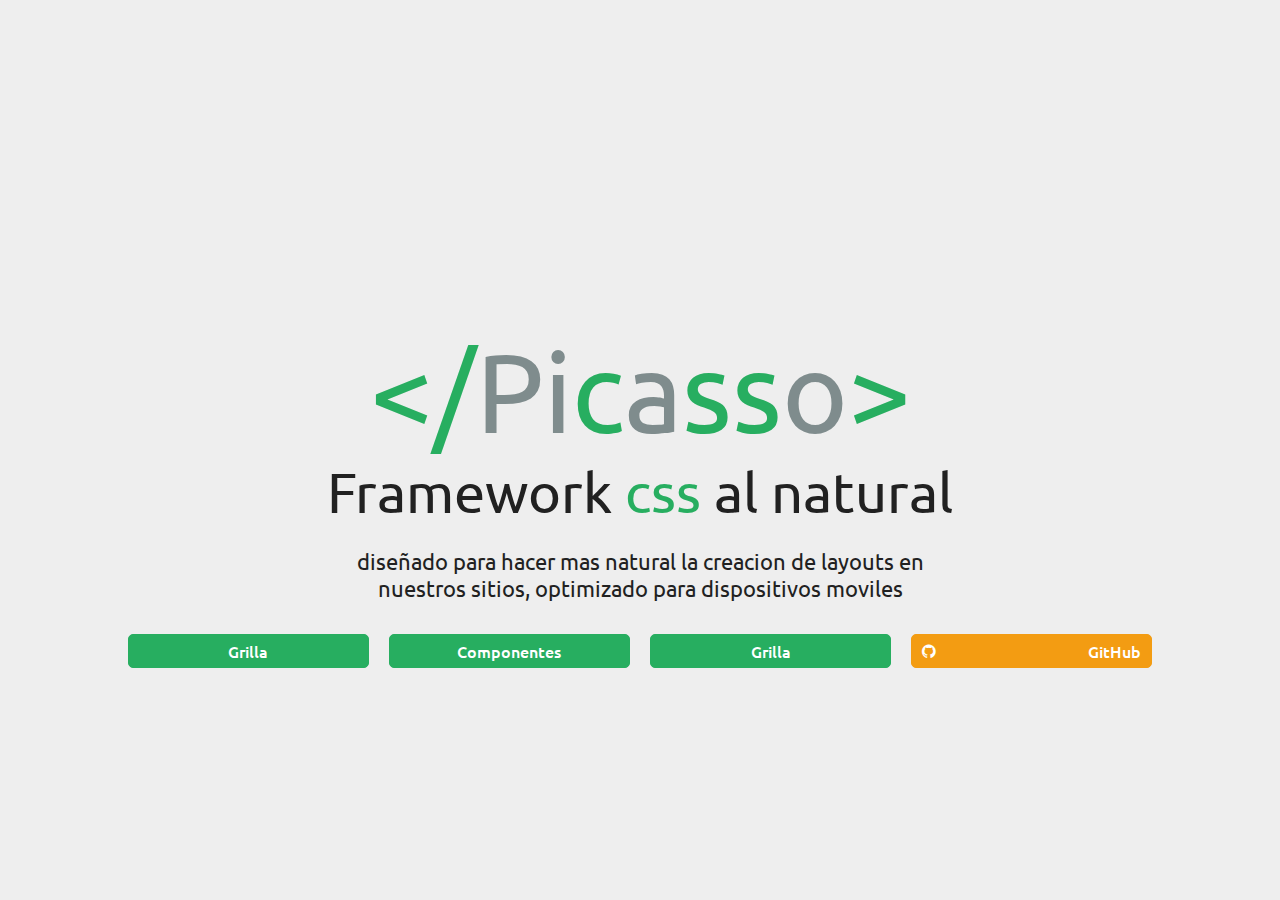
==== index.html @ 77f53c58 "Alpha" ====
<!DOCTYPE html>
<html lang="en"></html>
<head>
  <meta charset="UTF-8"/>
  <meta name="viewport" content="width=device-width, user-scalable=no, initial-scale=1.0, maximum-scale=1.0, minimum-scale=1.0"/>
  <title>Document</title>
  <link rel="stylesheet" type="text/css" href="css/normalize.css"/>
  <link rel="stylesheet" type="text/css" href="css/picasso.css"/>
  <link rel="stylesheet" type="text/css" href="css/index.css"/>
</head>
<body>
  <div class="index t_center">
    <div class="title"><span class="code">&lt;/</span><span class="grey">Pi</span><span class="color">c</span><span class="grey">a</span><span class="color">ss</span><span class="grey">o</span><span class="code">&gt;</span></div>
    <div class="sub">Framework<span class="color"> css </span>al natural</div>
    <div class="descripcion">
      diseñado para hacer mas natural
      la creacion de layouts en nuestros sitios,
      optimizado para dispositivos moviles
    </div>
    <div class="fila">
      <div class="col">
        <div class="sm-1-4"><a href="#" class="btn btn-sucess btn-block">Grilla</a></div>
        <div class="sm-1-4"><a href="#" class="btn btn-sucess btn-block">Componentes</a></div>
        <div class="sm-1-4"><a href="#" class="btn btn-sucess btn-block">Grilla</a></div>
        <div class="sm-1-4"><a href="#" class="btn-icon right btn btn-warning">GitHub<i class="fa fa-github"></i></a></div>
      </div>
    </div>
  </div>
</body>
---- css/picasso.css ----
@import url("http://fonts.googleapis.com/css?family=Ubuntu");
@import url(https://maxcdn.bootstrapcdn.com/font-awesome/4.4.0/css/font-awesome.min.css);
* {
  box-sizing: border-box;
}

body {
  font-family: 'Ubuntu';
  font-size: 1em;
}

a, a:hover, a:link, a:active {
  text-decoration: none;
}

.contenedor {
  width: 80%;
  margin: auto;
  min-height: 100vh;
}

.t_center {
  text-align: center;
}

.fila {
  font-size: 1rem;
  margin: 5px 0 10px 0;
  width: 100%;
  margin-top: 2em;
}

[class*="sm-"], [class*="md-"], [class*="lg-"] {
  float: left;
  margin-right: 2%;
  margin: 0 2% 10px 0;
  width: 100%;
}

[class*="sm-"]:last-child, [class*="md-"]:last-child, [class*="lg-"]:last-child {
  margin-right: 0;
}

@media screen and (min-width: 480px) {
  .col .sm-1-1 {
    width: 100%;
    float: left;
  }
  .col .sm-1-2 {
    width: 49%;
    float: left;
  }
  .col .sm-1-3 {
    width: 32%;
    float: left;
  }
  .col .sm-1-4 {
    width: 23.5%;
    float: left;
  }
  .col .sm-1-5 {
    width: 18.4%;
    float: left;
  }
  .col .sm-1-6 {
    width: 15%;
    float: left;
  }
  .col .sm-1-7 {
    width: 12.57143%;
    float: left;
  }
  .col .sm-1-8 {
    width: 10.75%;
    float: left;
  }
  .col .sm-1-9 {
    width: 9.33333%;
    float: left;
  }
  .col .sm-1-10 {
    width: 8.2%;
    float: left;
  }
  .col .sm-1-11 {
    width: 7.27273%;
    float: left;
  }
  .col .sm-1-12 {
    width: 6.5%;
    float: left;
  }
}

@media screen and (min-width: 768px) {
  .col .md-1-1 {
    width: 100%;
    float: left;
  }
  .col .md-1-2 {
    width: 49%;
    float: left;
  }
  .col .md-1-3 {
    width: 32%;
    float: left;
  }
  .col .md-1-4 {
    width: 23.5%;
    float: left;
  }
  .col .md-1-5 {
    width: 18.4%;
    float: left;
  }
  .col .md-1-6 {
    width: 15%;
    float: left;
  }
  .col .md-1-7 {
    width: 12.57143%;
    float: left;
  }
  .col .md-1-8 {
    width: 10.75%;
    float: left;
  }
  .col .md-1-9 {
    width: 9.33333%;
    float: left;
  }
  .col .md-1-10 {
    width: 8.2%;
    float: left;
  }
  .col .md-1-11 {
    width: 7.27273%;
    float: left;
  }
  .col .md-1-12 {
    width: 6.5%;
    float: left;
  }
}

@media screen and (min-width: 1024px) {
  .col .lg-1-1 {
    width: 100%;
    float: left;
  }
  .col .lg-1-2 {
    width: 49%;
    float: left;
  }
  .col .lg-1-3 {
    width: 32%;
    float: left;
  }
  .col .lg-1-4 {
    width: 23.5%;
    float: left;
  }
  .col .lg-1-5 {
    width: 18.4%;
    float: left;
  }
  .col .lg-1-6 {
    width: 15%;
    float: left;
  }
  .col .lg-1-7 {
    width: 12.57143%;
    float: left;
  }
  .col .lg-1-8 {
    width: 10.75%;
    float: left;
  }
  .col .lg-1-9 {
    width: 9.33333%;
    float: left;
  }
  .col .lg-1-10 {
    width: 8.2%;
    float: left;
  }
  .col .lg-1-11 {
    width: 7.27273%;
    float: left;
  }
  .col .lg-1-12 {
    width: 6.5%;
    float: left;
  }
}

.btn {
  padding: 5px;
  text-align: center !important;
  color: #555;
  font-weight: 500;
  cursor: pointer;
  border: 1px solid rgba(0, 0, 0, 0.2);
  padding: 5px 10px;
  border-radius: 5px;
}

.btn:hover {
  text-shadow: 1px 1px 0 rgba(44, 62, 80, 0.5);
}

.btn.tiny,
.btn-pila.tiny > .btn {
  padding: 3px 5px;
  min-width: 60px;
  font-size: .8em;
}

.d2 {
  -webkit-transform: scale(0.78);
      -ms-transform: scale(0.78);
          transform: scale(0.78);
}

.m2 {
  -webkit-transform: scale(1.22);
      -ms-transform: scale(1.22);
          transform: scale(1.22);
}

.btn.big,
.btn-pila.big [class*="btn btn-"] {
  padding: 10px 18px;
  min-width: 120px;
  font-size: 1.2em;
}

.btn-pila.block {
  width: 100%;
}

.btn-info,
.btn-sucess,
.btn-primary,
.btn-warning,
.btn-danger,
.btn-info > i,
.btn-sucess > i,
.btn-primary > i,
.btn-warning > i,
.btn-danger > i {
  color: #ffffff;
}

.btn-link {
  border-color: transparent;
  color: #8e44ad;
}

.btn-link.outline, .btn-link.outline > i {
  color: #8e44ad;
  border-color: #8e44ad;
}

.btn-default {
  background: #e7e7e7;
  border-color: #a3a6a8;
}

.btn-default.outline, .btn-default.outline > i {
  color: #63676a;
}

.btn-primary {
  background: #63676a;
  border-color: #63676a;
}

.btn-primary.outline, .btn-primary.outline > i {
  color: #63676A;
}

.btn-info {
  background: #2980b9;
  border-color: #2980b9;
}

.btn-info.outline, .btn-info.outline > i {
  color: #2980b9;
}

.btn-sucess {
  background: #27ae60;
  border-color: #27ae60;
}

.btn-sucess.outline, .btn-sucess.outline > i {
  color: #27ae60;
}

.btn-warning {
  background: #f39c12;
  border-color: #f39c12;
}

.btn-warning.outline, .btn-warning.outline > i {
  color: #f39c12;
}

.btn-danger {
  background: #e74c3c;
  border-color: #e74c3c;
}

.btn-danger.outline, .btn-danger.outline > i {
  color: #e74c3c;
}

.outline {
  background: none;
}

/* Hover en los botones  */
.btn-default:hover,
.btn-primary:hover,
.btn-info:hover,
.btn-sucess:hover,
.btn-warning:hover,
.btn-danger:hover {
  opacity: .75;
}

.outline:hover {
  -webkit-filter: contrast(1);
          filter: contrast(1);
  box-shadow: inset 0 0 2px 0px rgba(0, 0, 0, 0.75);
}

.btn-pila {
  display: relative;
  margin: auto;
}

.btn-pila [class*="btn btn-"] {
  float: left;
  border-radius: 0;
  margin: 0px;
}

.btn-pila > [class*="btn btn-"]:not(:last-child):not(:first-child) {
  border-left: none;
}

.btn-pila .btn:last-child {
  border-radius: 0 5px 5px 0;
}

.btn-pila .btn:first-child {
  border-radius: 5px 0 0 5px;
}

.btn-icon {
  display: -webkit-box;
  display: -webkit-flex;
  display: -ms-flexbox;
  display: flex;
  -webkit-box-align: center;
  -webkit-align-items: center;
      -ms-flex-align: center;
          align-items: center;
  -webkit-box-pack: justify;
  -webkit-justify-content: space-between;
      -ms-flex-pack: justify;
          justify-content: space-between;
}

.btn-icon.left {
  -webkit-box-orient: horizontal;
  -webkit-box-direction: normal;
  -webkit-flex-direction: row;
      -ms-flex-direction: row;
          flex-direction: row;
}

.btn-icon.right {
  -webkit-box-orient: horizontal;
  -webkit-box-direction: reverse;
  -webkit-flex-direction: row-reverse;
      -ms-flex-direction: row-reverse;
          flex-direction: row-reverse;
}

.btn-icon.left > i {
  padding-left: 10px;
}

.btn-icon.left.tiny > i {
  padding-left: 5px;
}

.btn-icon.right > i {
  padding-right: 10px;
}

.btn-icon.right.tiny > i {
  padding-right: 5px;
}

.btn-block {
  display: block;
  clear: both;
  width: 100% !important;
}
---- css/index.css ----
.index {
  display: -webkit-box;
  display: -webkit-flex;
  display: -ms-flexbox;
  display: flex;
  -webkit-box-orient: vertical;
  -webkit-box-direction: normal;
  -webkit-flex-direction: column;
      -ms-flex-direction: column;
          flex-direction: column;
  -webkit-box-pack: center;
  -webkit-justify-content: center;
      -ms-flex-pack: center;
          justify-content: center;
  -webkit-box-align: center;
  -webkit-align-items: center;
      -ms-flex-align: center;
          align-items: center;
  width: 100%;
  min-height: 100vh;
  padding-top: 1em;
  background: #eeeeee;
}

@media all and (max-width: 480px) {
  .index {
    font-size: 2.5em;
  }
}

@media all and (min-width: 481px) {
  .index {
    font-size: 4em;
  }
}

@media all and (min-width: 768px) {
  .index {
    font-size: 7em;
  }
}

.index span.code {
  color: #27ae60;
}

.index span.grey {
  color: #7f8c8d;
}

.index span.color {
  color: #27ae60;
}

.index .sub {
  color: #212121;
  font-size: .5em;
}

.index .descripcion {
  margin-top: 1em;
  text-align: center;
  width: 50%;
  color: #212121;
  font-size: .2em;
}

@media all and (max-width: 480px) {
  .index .descripcion {
    width: 80%;
    font-size: .4em;
  }
}

.index .fila {
  width: 80%;
}
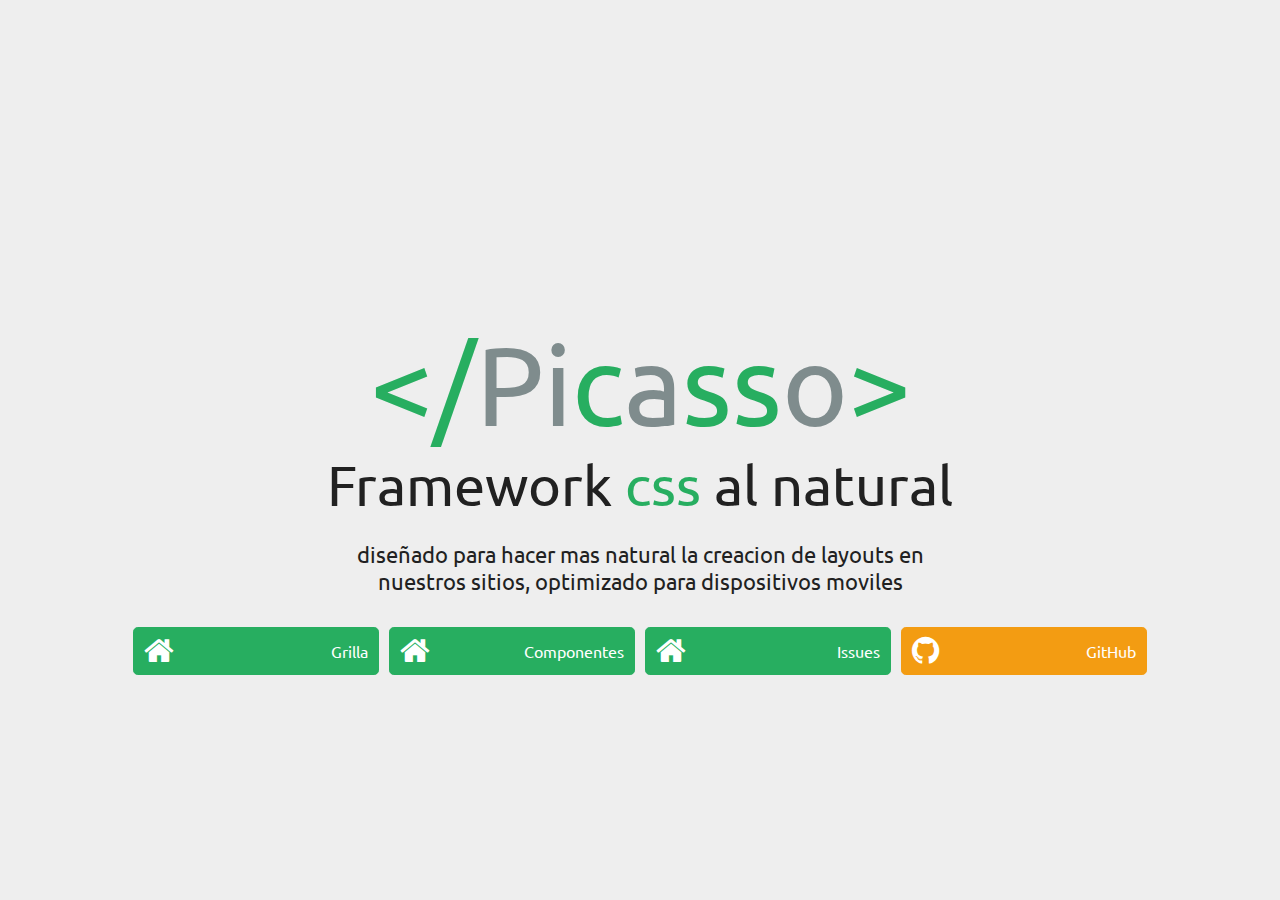
==== commit 3509cdc9: "Alpha" ====
--- a/index.html
+++ b/index.html
@@ -19,10 +19,10 @@
     </div>
     <div class="fila">
       <div class="col">
-        <div class="sm-1-4"><a href="#" class="btn btn-sucess btn-block">Grilla</a></div>
-        <div class="sm-1-4"><a href="#" class="btn btn-sucess btn-block">Componentes</a></div>
-        <div class="sm-1-4"><a href="#" class="btn btn-sucess btn-block">Grilla</a></div>
-        <div class="sm-1-4"><a href="#" class="btn-icon right btn btn-warning">GitHub<i class="fa fa-github"></i></a></div>
+        <div class="sm-1-4"><a href="#" class="btn-icon right btn btn-sucess">Grilla<i class="fa fa-home fa-2x"></i></a></div>
+        <div class="sm-1-4"><a href="#" class="btn-icon right btn btn-sucess">Componentes<i class="fa fa-home fa-2x"></i></a></div>
+        <div class="sm-1-4"><a href="#" class="btn-icon right btn btn-sucess">Issues<i class="fa fa-home fa-2x"></i></a></div>
+        <div class="sm-1-4"><a href="#" class="btn-icon right btn btn-warning">GitHub<i class="fa fa-github fa-2x"></i></a></div>
       </div>
     </div>
   </div>
--- a/css/picasso.css
+++ b/css/picasso.css
@@ -32,177 +32,166 @@
 
 [class*="sm-"], [class*="md-"], [class*="lg-"] {
   float: left;
-  margin-right: 2%;
-  margin: 0 2% 10px 0;
+  padding-right: 5px;
+  padding-left: 5px;
+  margin-bottom: 10px;
   width: 100%;
 }
 
-[class*="sm-"]:last-child, [class*="md-"]:last-child, [class*="lg-"]:last-child {
-  margin-right: 0;
-}
-
 @media screen and (min-width: 480px) {
-  .col .sm-1-1 {
-    width: 100%;
-    float: left;
-  }
-  .col .sm-1-2 {
-    width: 49%;
-    float: left;
-  }
-  .col .sm-1-3 {
-    width: 32%;
-    float: left;
-  }
-  .col .sm-1-4 {
-    width: 23.5%;
-    float: left;
-  }
-  .col .sm-1-5 {
-    width: 18.4%;
-    float: left;
-  }
-  .col .sm-1-6 {
-    width: 15%;
-    float: left;
-  }
-  .col .sm-1-7 {
-    width: 12.57143%;
-    float: left;
-  }
-  .col .sm-1-8 {
-    width: 10.75%;
-    float: left;
-  }
-  .col .sm-1-9 {
-    width: 9.33333%;
-    float: left;
-  }
-  .col .sm-1-10 {
-    width: 8.2%;
-    float: left;
-  }
-  .col .sm-1-11 {
-    width: 7.27273%;
-    float: left;
-  }
-  .col .sm-1-12 {
-    width: 6.5%;
-    float: left;
+  .sm-1-1 {
+    width: 100%;
+  }
+  .sm-1-2 {
+    width: 50%;
+  }
+  .sm-1-3 {
+    width: 33.33333%;
+  }
+  .sm-1-4 {
+    width: 25%;
+  }
+  .sm-1-5 {
+    width: 20%;
+  }
+  .sm-2-2 {
+    width: 100%;
+  }
+  .sm-2-3 {
+    width: 66.66667%;
+  }
+  .sm-2-4 {
+    width: 50%;
+  }
+  .sm-2-5 {
+    width: 40%;
+  }
+  .sm-3-3 {
+    width: 100%;
+  }
+  .sm-3-4 {
+    width: 75%;
+  }
+  .sm-3-5 {
+    width: 60%;
+  }
+  .sm-4-4 {
+    width: 100%;
+  }
+  .sm-4-5 {
+    width: 80%;
+  }
+  .sm-5-5 {
+    width: 100%;
   }
 }
 
 @media screen and (min-width: 768px) {
-  .col .md-1-1 {
-    width: 100%;
-    float: left;
-  }
-  .col .md-1-2 {
-    width: 49%;
-    float: left;
-  }
-  .col .md-1-3 {
-    width: 32%;
-    float: left;
-  }
-  .col .md-1-4 {
-    width: 23.5%;
-    float: left;
-  }
-  .col .md-1-5 {
-    width: 18.4%;
-    float: left;
-  }
-  .col .md-1-6 {
-    width: 15%;
-    float: left;
-  }
-  .col .md-1-7 {
-    width: 12.57143%;
-    float: left;
-  }
-  .col .md-1-8 {
-    width: 10.75%;
-    float: left;
-  }
-  .col .md-1-9 {
-    width: 9.33333%;
-    float: left;
-  }
-  .col .md-1-10 {
-    width: 8.2%;
-    float: left;
-  }
-  .col .md-1-11 {
-    width: 7.27273%;
-    float: left;
-  }
-  .col .md-1-12 {
-    width: 6.5%;
-    float: left;
+  .md-1-1 {
+    width: 100%;
+  }
+  .md-1-2 {
+    width: 50%;
+  }
+  .md-1-3 {
+    width: 33.33333%;
+  }
+  .md-1-4 {
+    width: 25%;
+  }
+  .md-1-5 {
+    width: 20%;
+  }
+  .md-2-2 {
+    width: 100%;
+  }
+  .md-2-3 {
+    width: 66.66667%;
+  }
+  .md-2-4 {
+    width: 50%;
+  }
+  .md-2-5 {
+    width: 40%;
+  }
+  .md-3-3 {
+    width: 100%;
+  }
+  .md-3-4 {
+    width: 75%;
+  }
+  .md-3-5 {
+    width: 60%;
+  }
+  .md-4-4 {
+    width: 100%;
+  }
+  .md-4-5 {
+    width: 80%;
+  }
+  .md-5-5 {
+    width: 100%;
   }
 }
 
 @media screen and (min-width: 1024px) {
-  .col .lg-1-1 {
-    width: 100%;
-    float: left;
-  }
-  .col .lg-1-2 {
-    width: 49%;
-    float: left;
-  }
-  .col .lg-1-3 {
-    width: 32%;
-    float: left;
-  }
-  .col .lg-1-4 {
-    width: 23.5%;
-    float: left;
-  }
-  .col .lg-1-5 {
-    width: 18.4%;
-    float: left;
-  }
-  .col .lg-1-6 {
-    width: 15%;
-    float: left;
-  }
-  .col .lg-1-7 {
-    width: 12.57143%;
-    float: left;
-  }
-  .col .lg-1-8 {
-    width: 10.75%;
-    float: left;
-  }
-  .col .lg-1-9 {
-    width: 9.33333%;
-    float: left;
-  }
-  .col .lg-1-10 {
-    width: 8.2%;
-    float: left;
-  }
-  .col .lg-1-11 {
-    width: 7.27273%;
-    float: left;
-  }
-  .col .lg-1-12 {
-    width: 6.5%;
-    float: left;
+  .lg-1-1 {
+    width: 100%;
+  }
+  .lg-1-2 {
+    width: 50%;
+  }
+  .lg-1-3 {
+    width: 33.33333%;
+  }
+  .lg-1-4 {
+    width: 25%;
+  }
+  .lg-1-5 {
+    width: 20%;
+  }
+  .lg-2-2 {
+    width: 100%;
+  }
+  .lg-2-3 {
+    width: 66.66667%;
+  }
+  .lg-2-4 {
+    width: 50%;
+  }
+  .lg-2-5 {
+    width: 40%;
+  }
+  .lg-3-3 {
+    width: 100%;
+  }
+  .lg-3-4 {
+    width: 75%;
+  }
+  .lg-3-5 {
+    width: 60%;
+  }
+  .lg-4-4 {
+    width: 100%;
+  }
+  .lg-4-5 {
+    width: 80%;
+  }
+  .lg-5-5 {
+    width: 100%;
   }
 }
 
 .btn {
-  padding: 5px;
-  text-align: center !important;
+  display: inline-block;
+  line-height: 3;
+  height: 3em;
+  text-align: center;
   color: #555;
-  font-weight: 500;
   cursor: pointer;
   border: 1px solid rgba(0, 0, 0, 0.2);
-  padding: 5px 10px;
-  border-radius: 5px;
+  padding: 0 10px;
+  border-radius: 0.3em;
 }
 
 .btn:hover {
@@ -211,28 +200,26 @@
 
 .btn.tiny,
 .btn-pila.tiny > .btn {
-  padding: 3px 5px;
   min-width: 60px;
   font-size: .8em;
 }
 
-.d2 {
-  -webkit-transform: scale(0.78);
-      -ms-transform: scale(0.78);
-          transform: scale(0.78);
-}
-
-.m2 {
-  -webkit-transform: scale(1.22);
-      -ms-transform: scale(1.22);
-          transform: scale(1.22);
-}
-
 .btn.big,
 .btn-pila.big [class*="btn btn-"] {
-  padding: 10px 18px;
   min-width: 120px;
   font-size: 1.2em;
+}
+
+.d2 {
+  -webkit-transform: scale(0.7);
+      -ms-transform: scale(0.7);
+          transform: scale(0.7);
+}
+
+.m2 {
+  -webkit-transform: scale(1.3);
+      -ms-transform: scale(1.3);
+          transform: scale(1.3);
 }
 
 .btn-pila.block {
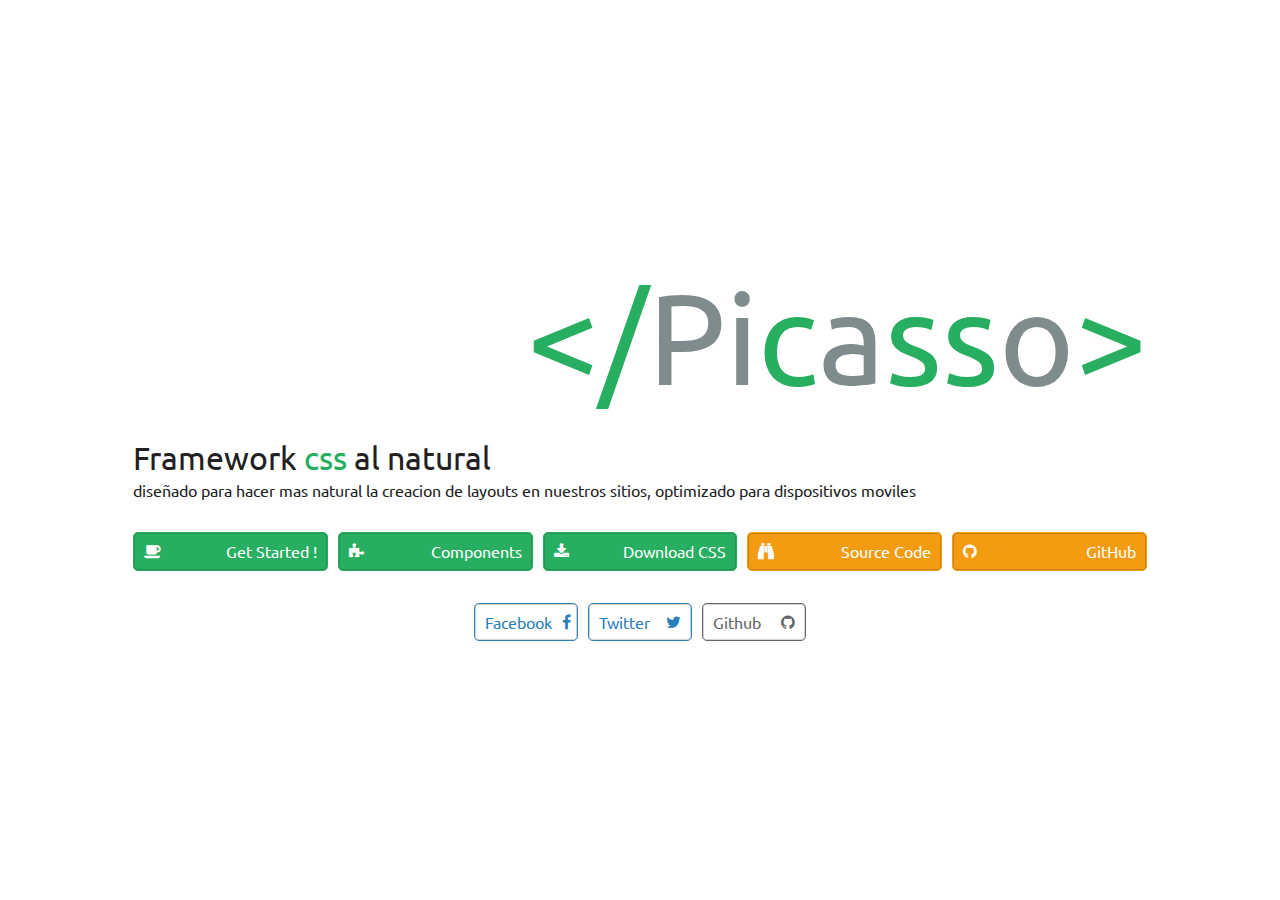
==== commit 44a214c4: "Alpha" ====
--- a/index.html
+++ b/index.html
@@ -9,20 +9,42 @@
   <link rel="stylesheet" type="text/css" href="css/index.css"/>
 </head>
 <body>
-  <div class="index t_center">
-    <div class="title"><span class="code">&lt;/</span><span class="grey">Pi</span><span class="color">c</span><span class="grey">a</span><span class="color">ss</span><span class="grey">o</span><span class="code">&gt;</span></div>
-    <div class="sub">Framework<span class="color"> css </span>al natural</div>
-    <div class="descripcion">
-      diseñado para hacer mas natural
-      la creacion de layouts en nuestros sitios,
-      optimizado para dispositivos moviles
-    </div>
-    <div class="fila">
-      <div class="col">
-        <div class="sm-1-4"><a href="#" class="btn-icon right btn btn-sucess">Grilla<i class="fa fa-home fa-2x"></i></a></div>
-        <div class="sm-1-4"><a href="#" class="btn-icon right btn btn-sucess">Componentes<i class="fa fa-home fa-2x"></i></a></div>
-        <div class="sm-1-4"><a href="#" class="btn-icon right btn btn-sucess">Issues<i class="fa fa-home fa-2x"></i></a></div>
-        <div class="sm-1-4"><a href="#" class="btn-icon right btn btn-warning">GitHub<i class="fa fa-github fa-2x"></i></a></div>
+  <div class="contenedor">
+    <div class="index">
+      <div class="fila">
+        <div class="sm-1-1">
+          <div class="title t_right"><span class="code">&lt;/</span><span class="grey">Pi</span><span class="color">c</span><span class="grey">a</span><span class="color">ss</span><span class="grey">o</span><span class="code">&gt;</span></div>
+        </div>
+        <div class="sm-1-1 m_top-25">
+          <div class="sub">Framework<span class="color"> css </span>al natural</div>
+        </div>
+        <div class="sm-1-1">
+          <div class="descripcion">
+            diseñado para hacer mas natural
+            la creacion de layouts en nuestros sitios,
+            optimizado para dispositivos moviles
+          </div>
+        </div>
+      </div>
+      <div class="fila m_top-25">
+        <div class="md-1-5"><a href="#" class="btn-icon right btn btn-sucess">Get Started !<i class="fa fa-coffee"></i></a></div>
+        <div class="md-1-5"><a href="#" class="btn-icon right btn btn-sucess">Components<i class="fa fa-puzzle-piece"></i></a></div>
+        <div class="md-1-5"><a href="#" class="btn-icon right btn btn-sucess">Download CSS<i class="fa fa-download"></i></a></div>
+        <div class="md-1-5"><a href="#" class="btn-icon right btn btn-warning">Source Code<i class="fa fa-binoculars"></i></a></div>
+        <div class="md-1-5"><a href="#" class="btn-icon right btn btn-warning">GitHub<i class="fa fa-github"></i></a></div>
+      </div>
+      <div class="fila m_top-25">
+        <div class="sm-5-15"></div>
+        <div class="sm-1-9">
+          <div class="btn btn-info btn-icon left outline">Facebook<i class="fa fa-facebook"></i></div>
+        </div>
+        <div class="sm-1-9 t_center">
+          <div class="btn btn-info btn-icon left outline">Twitter<i class="fa fa-twitter"></i></div>
+        </div>
+        <div class="sm-1-9">
+          <div class="btn btn-primary btn-icon left outline">Github<i class="fa fa-github"></i></div>
+        </div>
+        <div class="sm-5-15"></div>
       </div>
     </div>
   </div>
--- a/css/picasso.css
+++ b/css/picasso.css
@@ -19,22 +19,119 @@
   min-height: 100vh;
 }
 
+@media all and (max-width: 480px) {
+  .contenedor {
+    width: 98%;
+  }
+}
+
 .t_center {
   text-align: center;
 }
 
+.t_left {
+  text-align: left;
+}
+
+.t_right {
+  text-align: right;
+}
+
+.t_justify {
+  text-align: justify;
+}
+
+.m_top-5 {
+  margin-top: 5px !important;
+}
+
+.m_top-10 {
+  margin-top: 10px !important;
+}
+
+.m_top-15 {
+  margin-top: 15px !important;
+}
+
+.m_top-20 {
+  margin-top: 20px !important;
+}
+
+.m_top-25 {
+  margin-top: 25px !important;
+}
+
+.m_left-5 {
+  margin-left: 5px !important;
+}
+
+.m_left-10 {
+  margin-left: 10px !important;
+}
+
+.m_left-15 {
+  margin-left: 15px !important;
+}
+
+.m_left-20 {
+  margin-left: 20px !important;
+}
+
+.m_left-25 {
+  margin-left: 25px !important;
+}
+
+.m_bottom-5 {
+  margin-bottom: 5px !important;
+}
+
+.m_bottom-10 {
+  margin-bottom: 10px !important;
+}
+
+.m_bottom-15 {
+  margin-bottom: 15px !important;
+}
+
+.m_bottom-20 {
+  margin-bottom: 20px !important;
+}
+
+.m_bottom-25 {
+  margin-bottom: 25px !important;
+}
+
+.m_right-5 {
+  margin-right: 5px !important;
+}
+
+.m_right-10 {
+  margin-right: 10px !important;
+}
+
+.m_right-15 {
+  margin-right: 15px !important;
+}
+
+.m_right-20 {
+  margin-right: 20px !important;
+}
+
+.m_right-25 {
+  margin-right: 25px !important;
+}
+
 .fila {
   font-size: 1rem;
-  margin: 5px 0 10px 0;
+  margin: 5px 0;
   width: 100%;
-  margin-top: 2em;
-}
-
-[class*="sm-"], [class*="md-"], [class*="lg-"] {
+}
+
+[class*="xs-"], [class*="sm-"], [class*="md-"], [class*="lg-"] {
   float: left;
   padding-right: 5px;
   padding-left: 5px;
-  margin-bottom: 10px;
+  margin: 1px 0;
   width: 100%;
 }
 
@@ -54,6 +151,51 @@
   .sm-1-5 {
     width: 20%;
   }
+  .sm-1-6 {
+    width: 16.66667%;
+  }
+  .sm-1-7 {
+    width: 14.28571%;
+  }
+  .sm-1-8 {
+    width: 12.5%;
+  }
+  .sm-1-9 {
+    width: 11.11111%;
+  }
+  .sm-1-10 {
+    width: 10%;
+  }
+  .sm-1-11 {
+    width: 9.09091%;
+  }
+  .sm-1-12 {
+    width: 8.33333%;
+  }
+  .sm-1-13 {
+    width: 7.69231%;
+  }
+  .sm-1-14 {
+    width: 7.14286%;
+  }
+  .sm-1-15 {
+    width: 6.66667%;
+  }
+  .sm-1-16 {
+    width: 6.25%;
+  }
+  .sm-1-17 {
+    width: 5.88235%;
+  }
+  .sm-1-18 {
+    width: 5.55556%;
+  }
+  .sm-1-19 {
+    width: 5.26316%;
+  }
+  .sm-1-20 {
+    width: 5%;
+  }
   .sm-2-2 {
     width: 100%;
   }
@@ -66,6 +208,51 @@
   .sm-2-5 {
     width: 40%;
   }
+  .sm-2-6 {
+    width: 33.33333%;
+  }
+  .sm-2-7 {
+    width: 28.57143%;
+  }
+  .sm-2-8 {
+    width: 25%;
+  }
+  .sm-2-9 {
+    width: 22.22222%;
+  }
+  .sm-2-10 {
+    width: 20%;
+  }
+  .sm-2-11 {
+    width: 18.18182%;
+  }
+  .sm-2-12 {
+    width: 16.66667%;
+  }
+  .sm-2-13 {
+    width: 15.38462%;
+  }
+  .sm-2-14 {
+    width: 14.28571%;
+  }
+  .sm-2-15 {
+    width: 13.33333%;
+  }
+  .sm-2-16 {
+    width: 12.5%;
+  }
+  .sm-2-17 {
+    width: 11.76471%;
+  }
+  .sm-2-18 {
+    width: 11.11111%;
+  }
+  .sm-2-19 {
+    width: 10.52632%;
+  }
+  .sm-2-20 {
+    width: 10%;
+  }
   .sm-3-3 {
     width: 100%;
   }
@@ -75,13 +262,508 @@
   .sm-3-5 {
     width: 60%;
   }
+  .sm-3-6 {
+    width: 50%;
+  }
+  .sm-3-7 {
+    width: 42.85714%;
+  }
+  .sm-3-8 {
+    width: 37.5%;
+  }
+  .sm-3-9 {
+    width: 33.33333%;
+  }
+  .sm-3-10 {
+    width: 30%;
+  }
+  .sm-3-11 {
+    width: 27.27273%;
+  }
+  .sm-3-12 {
+    width: 25%;
+  }
+  .sm-3-13 {
+    width: 23.07692%;
+  }
+  .sm-3-14 {
+    width: 21.42857%;
+  }
+  .sm-3-15 {
+    width: 20%;
+  }
+  .sm-3-16 {
+    width: 18.75%;
+  }
+  .sm-3-17 {
+    width: 17.64706%;
+  }
+  .sm-3-18 {
+    width: 16.66667%;
+  }
+  .sm-3-19 {
+    width: 15.78947%;
+  }
+  .sm-3-20 {
+    width: 15%;
+  }
   .sm-4-4 {
     width: 100%;
   }
   .sm-4-5 {
     width: 80%;
   }
+  .sm-4-6 {
+    width: 66.66667%;
+  }
+  .sm-4-7 {
+    width: 57.14286%;
+  }
+  .sm-4-8 {
+    width: 50%;
+  }
+  .sm-4-9 {
+    width: 44.44444%;
+  }
+  .sm-4-10 {
+    width: 40%;
+  }
+  .sm-4-11 {
+    width: 36.36364%;
+  }
+  .sm-4-12 {
+    width: 33.33333%;
+  }
+  .sm-4-13 {
+    width: 30.76923%;
+  }
+  .sm-4-14 {
+    width: 28.57143%;
+  }
+  .sm-4-15 {
+    width: 26.66667%;
+  }
+  .sm-4-16 {
+    width: 25%;
+  }
+  .sm-4-17 {
+    width: 23.52941%;
+  }
+  .sm-4-18 {
+    width: 22.22222%;
+  }
+  .sm-4-19 {
+    width: 21.05263%;
+  }
+  .sm-4-20 {
+    width: 20%;
+  }
   .sm-5-5 {
+    width: 100%;
+  }
+  .sm-5-6 {
+    width: 83.33333%;
+  }
+  .sm-5-7 {
+    width: 71.42857%;
+  }
+  .sm-5-8 {
+    width: 62.5%;
+  }
+  .sm-5-9 {
+    width: 55.55556%;
+  }
+  .sm-5-10 {
+    width: 50%;
+  }
+  .sm-5-11 {
+    width: 45.45455%;
+  }
+  .sm-5-12 {
+    width: 41.66667%;
+  }
+  .sm-5-13 {
+    width: 38.46154%;
+  }
+  .sm-5-14 {
+    width: 35.71429%;
+  }
+  .sm-5-15 {
+    width: 33.33333%;
+  }
+  .sm-5-16 {
+    width: 31.25%;
+  }
+  .sm-5-17 {
+    width: 29.41176%;
+  }
+  .sm-5-18 {
+    width: 27.77778%;
+  }
+  .sm-5-19 {
+    width: 26.31579%;
+  }
+  .sm-5-20 {
+    width: 25%;
+  }
+  .sm-6-6 {
+    width: 100%;
+  }
+  .sm-6-7 {
+    width: 85.71429%;
+  }
+  .sm-6-8 {
+    width: 75%;
+  }
+  .sm-6-9 {
+    width: 66.66667%;
+  }
+  .sm-6-10 {
+    width: 60%;
+  }
+  .sm-6-11 {
+    width: 54.54545%;
+  }
+  .sm-6-12 {
+    width: 50%;
+  }
+  .sm-6-13 {
+    width: 46.15385%;
+  }
+  .sm-6-14 {
+    width: 42.85714%;
+  }
+  .sm-6-15 {
+    width: 40%;
+  }
+  .sm-6-16 {
+    width: 37.5%;
+  }
+  .sm-6-17 {
+    width: 35.29412%;
+  }
+  .sm-6-18 {
+    width: 33.33333%;
+  }
+  .sm-6-19 {
+    width: 31.57895%;
+  }
+  .sm-6-20 {
+    width: 30%;
+  }
+  .sm-7-7 {
+    width: 100%;
+  }
+  .sm-7-8 {
+    width: 87.5%;
+  }
+  .sm-7-9 {
+    width: 77.77778%;
+  }
+  .sm-7-10 {
+    width: 70%;
+  }
+  .sm-7-11 {
+    width: 63.63636%;
+  }
+  .sm-7-12 {
+    width: 58.33333%;
+  }
+  .sm-7-13 {
+    width: 53.84615%;
+  }
+  .sm-7-14 {
+    width: 50%;
+  }
+  .sm-7-15 {
+    width: 46.66667%;
+  }
+  .sm-7-16 {
+    width: 43.75%;
+  }
+  .sm-7-17 {
+    width: 41.17647%;
+  }
+  .sm-7-18 {
+    width: 38.88889%;
+  }
+  .sm-7-19 {
+    width: 36.84211%;
+  }
+  .sm-7-20 {
+    width: 35%;
+  }
+  .sm-8-8 {
+    width: 100%;
+  }
+  .sm-8-9 {
+    width: 88.88889%;
+  }
+  .sm-8-10 {
+    width: 80%;
+  }
+  .sm-8-11 {
+    width: 72.72727%;
+  }
+  .sm-8-12 {
+    width: 66.66667%;
+  }
+  .sm-8-13 {
+    width: 61.53846%;
+  }
+  .sm-8-14 {
+    width: 57.14286%;
+  }
+  .sm-8-15 {
+    width: 53.33333%;
+  }
+  .sm-8-16 {
+    width: 50%;
+  }
+  .sm-8-17 {
+    width: 47.05882%;
+  }
+  .sm-8-18 {
+    width: 44.44444%;
+  }
+  .sm-8-19 {
+    width: 42.10526%;
+  }
+  .sm-8-20 {
+    width: 40%;
+  }
+  .sm-9-9 {
+    width: 100%;
+  }
+  .sm-9-10 {
+    width: 90%;
+  }
+  .sm-9-11 {
+    width: 81.81818%;
+  }
+  .sm-9-12 {
+    width: 75%;
+  }
+  .sm-9-13 {
+    width: 69.23077%;
+  }
+  .sm-9-14 {
+    width: 64.28571%;
+  }
+  .sm-9-15 {
+    width: 60%;
+  }
+  .sm-9-16 {
+    width: 56.25%;
+  }
+  .sm-9-17 {
+    width: 52.94118%;
+  }
+  .sm-9-18 {
+    width: 50%;
+  }
+  .sm-9-19 {
+    width: 47.36842%;
+  }
+  .sm-9-20 {
+    width: 45%;
+  }
+  .sm-10-10 {
+    width: 100%;
+  }
+  .sm-10-11 {
+    width: 90.90909%;
+  }
+  .sm-10-12 {
+    width: 83.33333%;
+  }
+  .sm-10-13 {
+    width: 76.92308%;
+  }
+  .sm-10-14 {
+    width: 71.42857%;
+  }
+  .sm-10-15 {
+    width: 66.66667%;
+  }
+  .sm-10-16 {
+    width: 62.5%;
+  }
+  .sm-10-17 {
+    width: 58.82353%;
+  }
+  .sm-10-18 {
+    width: 55.55556%;
+  }
+  .sm-10-19 {
+    width: 52.63158%;
+  }
+  .sm-10-20 {
+    width: 50%;
+  }
+  .sm-11-11 {
+    width: 100%;
+  }
+  .sm-11-12 {
+    width: 91.66667%;
+  }
+  .sm-11-13 {
+    width: 84.61538%;
+  }
+  .sm-11-14 {
+    width: 78.57143%;
+  }
+  .sm-11-15 {
+    width: 73.33333%;
+  }
+  .sm-11-16 {
+    width: 68.75%;
+  }
+  .sm-11-17 {
+    width: 64.70588%;
+  }
+  .sm-11-18 {
+    width: 61.11111%;
+  }
+  .sm-11-19 {
+    width: 57.89474%;
+  }
+  .sm-11-20 {
+    width: 55%;
+  }
+  .sm-12-12 {
+    width: 100%;
+  }
+  .sm-12-13 {
+    width: 92.30769%;
+  }
+  .sm-12-14 {
+    width: 85.71429%;
+  }
+  .sm-12-15 {
+    width: 80%;
+  }
+  .sm-12-16 {
+    width: 75%;
+  }
+  .sm-12-17 {
+    width: 70.58824%;
+  }
+  .sm-12-18 {
+    width: 66.66667%;
+  }
+  .sm-12-19 {
+    width: 63.15789%;
+  }
+  .sm-12-20 {
+    width: 60%;
+  }
+  .sm-13-13 {
+    width: 100%;
+  }
+  .sm-13-14 {
+    width: 92.85714%;
+  }
+  .sm-13-15 {
+    width: 86.66667%;
+  }
+  .sm-13-16 {
+    width: 81.25%;
+  }
+  .sm-13-17 {
+    width: 76.47059%;
+  }
+  .sm-13-18 {
+    width: 72.22222%;
+  }
+  .sm-13-19 {
+    width: 68.42105%;
+  }
+  .sm-13-20 {
+    width: 65%;
+  }
+  .sm-14-14 {
+    width: 100%;
+  }
+  .sm-14-15 {
+    width: 93.33333%;
+  }
+  .sm-14-16 {
+    width: 87.5%;
+  }
+  .sm-14-17 {
+    width: 82.35294%;
+  }
+  .sm-14-18 {
+    width: 77.77778%;
+  }
+  .sm-14-19 {
+    width: 73.68421%;
+  }
+  .sm-14-20 {
+    width: 70%;
+  }
+  .sm-15-15 {
+    width: 100%;
+  }
+  .sm-15-16 {
+    width: 93.75%;
+  }
+  .sm-15-17 {
+    width: 88.23529%;
+  }
+  .sm-15-18 {
+    width: 83.33333%;
+  }
+  .sm-15-19 {
+    width: 78.94737%;
+  }
+  .sm-15-20 {
+    width: 75%;
+  }
+  .sm-16-16 {
+    width: 100%;
+  }
+  .sm-16-17 {
+    width: 94.11765%;
+  }
+  .sm-16-18 {
+    width: 88.88889%;
+  }
+  .sm-16-19 {
+    width: 84.21053%;
+  }
+  .sm-16-20 {
+    width: 80%;
+  }
+  .sm-17-17 {
+    width: 100%;
+  }
+  .sm-17-18 {
+    width: 94.44444%;
+  }
+  .sm-17-19 {
+    width: 89.47368%;
+  }
+  .sm-17-20 {
+    width: 85%;
+  }
+  .sm-18-18 {
+    width: 100%;
+  }
+  .sm-18-19 {
+    width: 94.73684%;
+  }
+  .sm-18-20 {
+    width: 90%;
+  }
+  .sm-19-19 {
+    width: 100%;
+  }
+  .sm-19-20 {
+    width: 95%;
+  }
+  .sm-20-20 {
     width: 100%;
   }
 }
@@ -102,6 +784,51 @@
   .md-1-5 {
     width: 20%;
   }
+  .md-1-6 {
+    width: 16.66667%;
+  }
+  .md-1-7 {
+    width: 14.28571%;
+  }
+  .md-1-8 {
+    width: 12.5%;
+  }
+  .md-1-9 {
+    width: 11.11111%;
+  }
+  .md-1-10 {
+    width: 10%;
+  }
+  .md-1-11 {
+    width: 9.09091%;
+  }
+  .md-1-12 {
+    width: 8.33333%;
+  }
+  .md-1-13 {
+    width: 7.69231%;
+  }
+  .md-1-14 {
+    width: 7.14286%;
+  }
+  .md-1-15 {
+    width: 6.66667%;
+  }
+  .md-1-16 {
+    width: 6.25%;
+  }
+  .md-1-17 {
+    width: 5.88235%;
+  }
+  .md-1-18 {
+    width: 5.55556%;
+  }
+  .md-1-19 {
+    width: 5.26316%;
+  }
+  .md-1-20 {
+    width: 5%;
+  }
   .md-2-2 {
     width: 100%;
   }
@@ -114,6 +841,51 @@
   .md-2-5 {
     width: 40%;
   }
+  .md-2-6 {
+    width: 33.33333%;
+  }
+  .md-2-7 {
+    width: 28.57143%;
+  }
+  .md-2-8 {
+    width: 25%;
+  }
+  .md-2-9 {
+    width: 22.22222%;
+  }
+  .md-2-10 {
+    width: 20%;
+  }
+  .md-2-11 {
+    width: 18.18182%;
+  }
+  .md-2-12 {
+    width: 16.66667%;
+  }
+  .md-2-13 {
+    width: 15.38462%;
+  }
+  .md-2-14 {
+    width: 14.28571%;
+  }
+  .md-2-15 {
+    width: 13.33333%;
+  }
+  .md-2-16 {
+    width: 12.5%;
+  }
+  .md-2-17 {
+    width: 11.76471%;
+  }
+  .md-2-18 {
+    width: 11.11111%;
+  }
+  .md-2-19 {
+    width: 10.52632%;
+  }
+  .md-2-20 {
+    width: 10%;
+  }
   .md-3-3 {
     width: 100%;
   }
@@ -123,13 +895,508 @@
   .md-3-5 {
     width: 60%;
   }
+  .md-3-6 {
+    width: 50%;
+  }
+  .md-3-7 {
+    width: 42.85714%;
+  }
+  .md-3-8 {
+    width: 37.5%;
+  }
+  .md-3-9 {
+    width: 33.33333%;
+  }
+  .md-3-10 {
+    width: 30%;
+  }
+  .md-3-11 {
+    width: 27.27273%;
+  }
+  .md-3-12 {
+    width: 25%;
+  }
+  .md-3-13 {
+    width: 23.07692%;
+  }
+  .md-3-14 {
+    width: 21.42857%;
+  }
+  .md-3-15 {
+    width: 20%;
+  }
+  .md-3-16 {
+    width: 18.75%;
+  }
+  .md-3-17 {
+    width: 17.64706%;
+  }
+  .md-3-18 {
+    width: 16.66667%;
+  }
+  .md-3-19 {
+    width: 15.78947%;
+  }
+  .md-3-20 {
+    width: 15%;
+  }
   .md-4-4 {
     width: 100%;
   }
   .md-4-5 {
     width: 80%;
   }
+  .md-4-6 {
+    width: 66.66667%;
+  }
+  .md-4-7 {
+    width: 57.14286%;
+  }
+  .md-4-8 {
+    width: 50%;
+  }
+  .md-4-9 {
+    width: 44.44444%;
+  }
+  .md-4-10 {
+    width: 40%;
+  }
+  .md-4-11 {
+    width: 36.36364%;
+  }
+  .md-4-12 {
+    width: 33.33333%;
+  }
+  .md-4-13 {
+    width: 30.76923%;
+  }
+  .md-4-14 {
+    width: 28.57143%;
+  }
+  .md-4-15 {
+    width: 26.66667%;
+  }
+  .md-4-16 {
+    width: 25%;
+  }
+  .md-4-17 {
+    width: 23.52941%;
+  }
+  .md-4-18 {
+    width: 22.22222%;
+  }
+  .md-4-19 {
+    width: 21.05263%;
+  }
+  .md-4-20 {
+    width: 20%;
+  }
   .md-5-5 {
+    width: 100%;
+  }
+  .md-5-6 {
+    width: 83.33333%;
+  }
+  .md-5-7 {
+    width: 71.42857%;
+  }
+  .md-5-8 {
+    width: 62.5%;
+  }
+  .md-5-9 {
+    width: 55.55556%;
+  }
+  .md-5-10 {
+    width: 50%;
+  }
+  .md-5-11 {
+    width: 45.45455%;
+  }
+  .md-5-12 {
+    width: 41.66667%;
+  }
+  .md-5-13 {
+    width: 38.46154%;
+  }
+  .md-5-14 {
+    width: 35.71429%;
+  }
+  .md-5-15 {
+    width: 33.33333%;
+  }
+  .md-5-16 {
+    width: 31.25%;
+  }
+  .md-5-17 {
+    width: 29.41176%;
+  }
+  .md-5-18 {
+    width: 27.77778%;
+  }
+  .md-5-19 {
+    width: 26.31579%;
+  }
+  .md-5-20 {
+    width: 25%;
+  }
+  .md-6-6 {
+    width: 100%;
+  }
+  .md-6-7 {
+    width: 85.71429%;
+  }
+  .md-6-8 {
+    width: 75%;
+  }
+  .md-6-9 {
+    width: 66.66667%;
+  }
+  .md-6-10 {
+    width: 60%;
+  }
+  .md-6-11 {
+    width: 54.54545%;
+  }
+  .md-6-12 {
+    width: 50%;
+  }
+  .md-6-13 {
+    width: 46.15385%;
+  }
+  .md-6-14 {
+    width: 42.85714%;
+  }
+  .md-6-15 {
+    width: 40%;
+  }
+  .md-6-16 {
+    width: 37.5%;
+  }
+  .md-6-17 {
+    width: 35.29412%;
+  }
+  .md-6-18 {
+    width: 33.33333%;
+  }
+  .md-6-19 {
+    width: 31.57895%;
+  }
+  .md-6-20 {
+    width: 30%;
+  }
+  .md-7-7 {
+    width: 100%;
+  }
+  .md-7-8 {
+    width: 87.5%;
+  }
+  .md-7-9 {
+    width: 77.77778%;
+  }
+  .md-7-10 {
+    width: 70%;
+  }
+  .md-7-11 {
+    width: 63.63636%;
+  }
+  .md-7-12 {
+    width: 58.33333%;
+  }
+  .md-7-13 {
+    width: 53.84615%;
+  }
+  .md-7-14 {
+    width: 50%;
+  }
+  .md-7-15 {
+    width: 46.66667%;
+  }
+  .md-7-16 {
+    width: 43.75%;
+  }
+  .md-7-17 {
+    width: 41.17647%;
+  }
+  .md-7-18 {
+    width: 38.88889%;
+  }
+  .md-7-19 {
+    width: 36.84211%;
+  }
+  .md-7-20 {
+    width: 35%;
+  }
+  .md-8-8 {
+    width: 100%;
+  }
+  .md-8-9 {
+    width: 88.88889%;
+  }
+  .md-8-10 {
+    width: 80%;
+  }
+  .md-8-11 {
+    width: 72.72727%;
+  }
+  .md-8-12 {
+    width: 66.66667%;
+  }
+  .md-8-13 {
+    width: 61.53846%;
+  }
+  .md-8-14 {
+    width: 57.14286%;
+  }
+  .md-8-15 {
+    width: 53.33333%;
+  }
+  .md-8-16 {
+    width: 50%;
+  }
+  .md-8-17 {
+    width: 47.05882%;
+  }
+  .md-8-18 {
+    width: 44.44444%;
+  }
+  .md-8-19 {
+    width: 42.10526%;
+  }
+  .md-8-20 {
+    width: 40%;
+  }
+  .md-9-9 {
+    width: 100%;
+  }
+  .md-9-10 {
+    width: 90%;
+  }
+  .md-9-11 {
+    width: 81.81818%;
+  }
+  .md-9-12 {
+    width: 75%;
+  }
+  .md-9-13 {
+    width: 69.23077%;
+  }
+  .md-9-14 {
+    width: 64.28571%;
+  }
+  .md-9-15 {
+    width: 60%;
+  }
+  .md-9-16 {
+    width: 56.25%;
+  }
+  .md-9-17 {
+    width: 52.94118%;
+  }
+  .md-9-18 {
+    width: 50%;
+  }
+  .md-9-19 {
+    width: 47.36842%;
+  }
+  .md-9-20 {
+    width: 45%;
+  }
+  .md-10-10 {
+    width: 100%;
+  }
+  .md-10-11 {
+    width: 90.90909%;
+  }
+  .md-10-12 {
+    width: 83.33333%;
+  }
+  .md-10-13 {
+    width: 76.92308%;
+  }
+  .md-10-14 {
+    width: 71.42857%;
+  }
+  .md-10-15 {
+    width: 66.66667%;
+  }
+  .md-10-16 {
+    width: 62.5%;
+  }
+  .md-10-17 {
+    width: 58.82353%;
+  }
+  .md-10-18 {
+    width: 55.55556%;
+  }
+  .md-10-19 {
+    width: 52.63158%;
+  }
+  .md-10-20 {
+    width: 50%;
+  }
+  .md-11-11 {
+    width: 100%;
+  }
+  .md-11-12 {
+    width: 91.66667%;
+  }
+  .md-11-13 {
+    width: 84.61538%;
+  }
+  .md-11-14 {
+    width: 78.57143%;
+  }
+  .md-11-15 {
+    width: 73.33333%;
+  }
+  .md-11-16 {
+    width: 68.75%;
+  }
+  .md-11-17 {
+    width: 64.70588%;
+  }
+  .md-11-18 {
+    width: 61.11111%;
+  }
+  .md-11-19 {
+    width: 57.89474%;
+  }
+  .md-11-20 {
+    width: 55%;
+  }
+  .md-12-12 {
+    width: 100%;
+  }
+  .md-12-13 {
+    width: 92.30769%;
+  }
+  .md-12-14 {
+    width: 85.71429%;
+  }
+  .md-12-15 {
+    width: 80%;
+  }
+  .md-12-16 {
+    width: 75%;
+  }
+  .md-12-17 {
+    width: 70.58824%;
+  }
+  .md-12-18 {
+    width: 66.66667%;
+  }
+  .md-12-19 {
+    width: 63.15789%;
+  }
+  .md-12-20 {
+    width: 60%;
+  }
+  .md-13-13 {
+    width: 100%;
+  }
+  .md-13-14 {
+    width: 92.85714%;
+  }
+  .md-13-15 {
+    width: 86.66667%;
+  }
+  .md-13-16 {
+    width: 81.25%;
+  }
+  .md-13-17 {
+    width: 76.47059%;
+  }
+  .md-13-18 {
+    width: 72.22222%;
+  }
+  .md-13-19 {
+    width: 68.42105%;
+  }
+  .md-13-20 {
+    width: 65%;
+  }
+  .md-14-14 {
+    width: 100%;
+  }
+  .md-14-15 {
+    width: 93.33333%;
+  }
+  .md-14-16 {
+    width: 87.5%;
+  }
+  .md-14-17 {
+    width: 82.35294%;
+  }
+  .md-14-18 {
+    width: 77.77778%;
+  }
+  .md-14-19 {
+    width: 73.68421%;
+  }
+  .md-14-20 {
+    width: 70%;
+  }
+  .md-15-15 {
+    width: 100%;
+  }
+  .md-15-16 {
+    width: 93.75%;
+  }
+  .md-15-17 {
+    width: 88.23529%;
+  }
+  .md-15-18 {
+    width: 83.33333%;
+  }
+  .md-15-19 {
+    width: 78.94737%;
+  }
+  .md-15-20 {
+    width: 75%;
+  }
+  .md-16-16 {
+    width: 100%;
+  }
+  .md-16-17 {
+    width: 94.11765%;
+  }
+  .md-16-18 {
+    width: 88.88889%;
+  }
+  .md-16-19 {
+    width: 84.21053%;
+  }
+  .md-16-20 {
+    width: 80%;
+  }
+  .md-17-17 {
+    width: 100%;
+  }
+  .md-17-18 {
+    width: 94.44444%;
+  }
+  .md-17-19 {
+    width: 89.47368%;
+  }
+  .md-17-20 {
+    width: 85%;
+  }
+  .md-18-18 {
+    width: 100%;
+  }
+  .md-18-19 {
+    width: 94.73684%;
+  }
+  .md-18-20 {
+    width: 90%;
+  }
+  .md-19-19 {
+    width: 100%;
+  }
+  .md-19-20 {
+    width: 95%;
+  }
+  .md-20-20 {
     width: 100%;
   }
 }
@@ -150,6 +1417,51 @@
   .lg-1-5 {
     width: 20%;
   }
+  .lg-1-6 {
+    width: 16.66667%;
+  }
+  .lg-1-7 {
+    width: 14.28571%;
+  }
+  .lg-1-8 {
+    width: 12.5%;
+  }
+  .lg-1-9 {
+    width: 11.11111%;
+  }
+  .lg-1-10 {
+    width: 10%;
+  }
+  .lg-1-11 {
+    width: 9.09091%;
+  }
+  .lg-1-12 {
+    width: 8.33333%;
+  }
+  .lg-1-13 {
+    width: 7.69231%;
+  }
+  .lg-1-14 {
+    width: 7.14286%;
+  }
+  .lg-1-15 {
+    width: 6.66667%;
+  }
+  .lg-1-16 {
+    width: 6.25%;
+  }
+  .lg-1-17 {
+    width: 5.88235%;
+  }
+  .lg-1-18 {
+    width: 5.55556%;
+  }
+  .lg-1-19 {
+    width: 5.26316%;
+  }
+  .lg-1-20 {
+    width: 5%;
+  }
   .lg-2-2 {
     width: 100%;
   }
@@ -162,6 +1474,51 @@
   .lg-2-5 {
     width: 40%;
   }
+  .lg-2-6 {
+    width: 33.33333%;
+  }
+  .lg-2-7 {
+    width: 28.57143%;
+  }
+  .lg-2-8 {
+    width: 25%;
+  }
+  .lg-2-9 {
+    width: 22.22222%;
+  }
+  .lg-2-10 {
+    width: 20%;
+  }
+  .lg-2-11 {
+    width: 18.18182%;
+  }
+  .lg-2-12 {
+    width: 16.66667%;
+  }
+  .lg-2-13 {
+    width: 15.38462%;
+  }
+  .lg-2-14 {
+    width: 14.28571%;
+  }
+  .lg-2-15 {
+    width: 13.33333%;
+  }
+  .lg-2-16 {
+    width: 12.5%;
+  }
+  .lg-2-17 {
+    width: 11.76471%;
+  }
+  .lg-2-18 {
+    width: 11.11111%;
+  }
+  .lg-2-19 {
+    width: 10.52632%;
+  }
+  .lg-2-20 {
+    width: 10%;
+  }
   .lg-3-3 {
     width: 100%;
   }
@@ -171,31 +1528,1376 @@
   .lg-3-5 {
     width: 60%;
   }
+  .lg-3-6 {
+    width: 50%;
+  }
+  .lg-3-7 {
+    width: 42.85714%;
+  }
+  .lg-3-8 {
+    width: 37.5%;
+  }
+  .lg-3-9 {
+    width: 33.33333%;
+  }
+  .lg-3-10 {
+    width: 30%;
+  }
+  .lg-3-11 {
+    width: 27.27273%;
+  }
+  .lg-3-12 {
+    width: 25%;
+  }
+  .lg-3-13 {
+    width: 23.07692%;
+  }
+  .lg-3-14 {
+    width: 21.42857%;
+  }
+  .lg-3-15 {
+    width: 20%;
+  }
+  .lg-3-16 {
+    width: 18.75%;
+  }
+  .lg-3-17 {
+    width: 17.64706%;
+  }
+  .lg-3-18 {
+    width: 16.66667%;
+  }
+  .lg-3-19 {
+    width: 15.78947%;
+  }
+  .lg-3-20 {
+    width: 15%;
+  }
   .lg-4-4 {
     width: 100%;
   }
   .lg-4-5 {
     width: 80%;
   }
+  .lg-4-6 {
+    width: 66.66667%;
+  }
+  .lg-4-7 {
+    width: 57.14286%;
+  }
+  .lg-4-8 {
+    width: 50%;
+  }
+  .lg-4-9 {
+    width: 44.44444%;
+  }
+  .lg-4-10 {
+    width: 40%;
+  }
+  .lg-4-11 {
+    width: 36.36364%;
+  }
+  .lg-4-12 {
+    width: 33.33333%;
+  }
+  .lg-4-13 {
+    width: 30.76923%;
+  }
+  .lg-4-14 {
+    width: 28.57143%;
+  }
+  .lg-4-15 {
+    width: 26.66667%;
+  }
+  .lg-4-16 {
+    width: 25%;
+  }
+  .lg-4-17 {
+    width: 23.52941%;
+  }
+  .lg-4-18 {
+    width: 22.22222%;
+  }
+  .lg-4-19 {
+    width: 21.05263%;
+  }
+  .lg-4-20 {
+    width: 20%;
+  }
   .lg-5-5 {
     width: 100%;
   }
+  .lg-5-6 {
+    width: 83.33333%;
+  }
+  .lg-5-7 {
+    width: 71.42857%;
+  }
+  .lg-5-8 {
+    width: 62.5%;
+  }
+  .lg-5-9 {
+    width: 55.55556%;
+  }
+  .lg-5-10 {
+    width: 50%;
+  }
+  .lg-5-11 {
+    width: 45.45455%;
+  }
+  .lg-5-12 {
+    width: 41.66667%;
+  }
+  .lg-5-13 {
+    width: 38.46154%;
+  }
+  .lg-5-14 {
+    width: 35.71429%;
+  }
+  .lg-5-15 {
+    width: 33.33333%;
+  }
+  .lg-5-16 {
+    width: 31.25%;
+  }
+  .lg-5-17 {
+    width: 29.41176%;
+  }
+  .lg-5-18 {
+    width: 27.77778%;
+  }
+  .lg-5-19 {
+    width: 26.31579%;
+  }
+  .lg-5-20 {
+    width: 25%;
+  }
+  .lg-6-6 {
+    width: 100%;
+  }
+  .lg-6-7 {
+    width: 85.71429%;
+  }
+  .lg-6-8 {
+    width: 75%;
+  }
+  .lg-6-9 {
+    width: 66.66667%;
+  }
+  .lg-6-10 {
+    width: 60%;
+  }
+  .lg-6-11 {
+    width: 54.54545%;
+  }
+  .lg-6-12 {
+    width: 50%;
+  }
+  .lg-6-13 {
+    width: 46.15385%;
+  }
+  .lg-6-14 {
+    width: 42.85714%;
+  }
+  .lg-6-15 {
+    width: 40%;
+  }
+  .lg-6-16 {
+    width: 37.5%;
+  }
+  .lg-6-17 {
+    width: 35.29412%;
+  }
+  .lg-6-18 {
+    width: 33.33333%;
+  }
+  .lg-6-19 {
+    width: 31.57895%;
+  }
+  .lg-6-20 {
+    width: 30%;
+  }
+  .lg-7-7 {
+    width: 100%;
+  }
+  .lg-7-8 {
+    width: 87.5%;
+  }
+  .lg-7-9 {
+    width: 77.77778%;
+  }
+  .lg-7-10 {
+    width: 70%;
+  }
+  .lg-7-11 {
+    width: 63.63636%;
+  }
+  .lg-7-12 {
+    width: 58.33333%;
+  }
+  .lg-7-13 {
+    width: 53.84615%;
+  }
+  .lg-7-14 {
+    width: 50%;
+  }
+  .lg-7-15 {
+    width: 46.66667%;
+  }
+  .lg-7-16 {
+    width: 43.75%;
+  }
+  .lg-7-17 {
+    width: 41.17647%;
+  }
+  .lg-7-18 {
+    width: 38.88889%;
+  }
+  .lg-7-19 {
+    width: 36.84211%;
+  }
+  .lg-7-20 {
+    width: 35%;
+  }
+  .lg-8-8 {
+    width: 100%;
+  }
+  .lg-8-9 {
+    width: 88.88889%;
+  }
+  .lg-8-10 {
+    width: 80%;
+  }
+  .lg-8-11 {
+    width: 72.72727%;
+  }
+  .lg-8-12 {
+    width: 66.66667%;
+  }
+  .lg-8-13 {
+    width: 61.53846%;
+  }
+  .lg-8-14 {
+    width: 57.14286%;
+  }
+  .lg-8-15 {
+    width: 53.33333%;
+  }
+  .lg-8-16 {
+    width: 50%;
+  }
+  .lg-8-17 {
+    width: 47.05882%;
+  }
+  .lg-8-18 {
+    width: 44.44444%;
+  }
+  .lg-8-19 {
+    width: 42.10526%;
+  }
+  .lg-8-20 {
+    width: 40%;
+  }
+  .lg-9-9 {
+    width: 100%;
+  }
+  .lg-9-10 {
+    width: 90%;
+  }
+  .lg-9-11 {
+    width: 81.81818%;
+  }
+  .lg-9-12 {
+    width: 75%;
+  }
+  .lg-9-13 {
+    width: 69.23077%;
+  }
+  .lg-9-14 {
+    width: 64.28571%;
+  }
+  .lg-9-15 {
+    width: 60%;
+  }
+  .lg-9-16 {
+    width: 56.25%;
+  }
+  .lg-9-17 {
+    width: 52.94118%;
+  }
+  .lg-9-18 {
+    width: 50%;
+  }
+  .lg-9-19 {
+    width: 47.36842%;
+  }
+  .lg-9-20 {
+    width: 45%;
+  }
+  .lg-10-10 {
+    width: 100%;
+  }
+  .lg-10-11 {
+    width: 90.90909%;
+  }
+  .lg-10-12 {
+    width: 83.33333%;
+  }
+  .lg-10-13 {
+    width: 76.92308%;
+  }
+  .lg-10-14 {
+    width: 71.42857%;
+  }
+  .lg-10-15 {
+    width: 66.66667%;
+  }
+  .lg-10-16 {
+    width: 62.5%;
+  }
+  .lg-10-17 {
+    width: 58.82353%;
+  }
+  .lg-10-18 {
+    width: 55.55556%;
+  }
+  .lg-10-19 {
+    width: 52.63158%;
+  }
+  .lg-10-20 {
+    width: 50%;
+  }
+  .lg-11-11 {
+    width: 100%;
+  }
+  .lg-11-12 {
+    width: 91.66667%;
+  }
+  .lg-11-13 {
+    width: 84.61538%;
+  }
+  .lg-11-14 {
+    width: 78.57143%;
+  }
+  .lg-11-15 {
+    width: 73.33333%;
+  }
+  .lg-11-16 {
+    width: 68.75%;
+  }
+  .lg-11-17 {
+    width: 64.70588%;
+  }
+  .lg-11-18 {
+    width: 61.11111%;
+  }
+  .lg-11-19 {
+    width: 57.89474%;
+  }
+  .lg-11-20 {
+    width: 55%;
+  }
+  .lg-12-12 {
+    width: 100%;
+  }
+  .lg-12-13 {
+    width: 92.30769%;
+  }
+  .lg-12-14 {
+    width: 85.71429%;
+  }
+  .lg-12-15 {
+    width: 80%;
+  }
+  .lg-12-16 {
+    width: 75%;
+  }
+  .lg-12-17 {
+    width: 70.58824%;
+  }
+  .lg-12-18 {
+    width: 66.66667%;
+  }
+  .lg-12-19 {
+    width: 63.15789%;
+  }
+  .lg-12-20 {
+    width: 60%;
+  }
+  .lg-13-13 {
+    width: 100%;
+  }
+  .lg-13-14 {
+    width: 92.85714%;
+  }
+  .lg-13-15 {
+    width: 86.66667%;
+  }
+  .lg-13-16 {
+    width: 81.25%;
+  }
+  .lg-13-17 {
+    width: 76.47059%;
+  }
+  .lg-13-18 {
+    width: 72.22222%;
+  }
+  .lg-13-19 {
+    width: 68.42105%;
+  }
+  .lg-13-20 {
+    width: 65%;
+  }
+  .lg-14-14 {
+    width: 100%;
+  }
+  .lg-14-15 {
+    width: 93.33333%;
+  }
+  .lg-14-16 {
+    width: 87.5%;
+  }
+  .lg-14-17 {
+    width: 82.35294%;
+  }
+  .lg-14-18 {
+    width: 77.77778%;
+  }
+  .lg-14-19 {
+    width: 73.68421%;
+  }
+  .lg-14-20 {
+    width: 70%;
+  }
+  .lg-15-15 {
+    width: 100%;
+  }
+  .lg-15-16 {
+    width: 93.75%;
+  }
+  .lg-15-17 {
+    width: 88.23529%;
+  }
+  .lg-15-18 {
+    width: 83.33333%;
+  }
+  .lg-15-19 {
+    width: 78.94737%;
+  }
+  .lg-15-20 {
+    width: 75%;
+  }
+  .lg-16-16 {
+    width: 100%;
+  }
+  .lg-16-17 {
+    width: 94.11765%;
+  }
+  .lg-16-18 {
+    width: 88.88889%;
+  }
+  .lg-16-19 {
+    width: 84.21053%;
+  }
+  .lg-16-20 {
+    width: 80%;
+  }
+  .lg-17-17 {
+    width: 100%;
+  }
+  .lg-17-18 {
+    width: 94.44444%;
+  }
+  .lg-17-19 {
+    width: 89.47368%;
+  }
+  .lg-17-20 {
+    width: 85%;
+  }
+  .lg-18-18 {
+    width: 100%;
+  }
+  .lg-18-19 {
+    width: 94.73684%;
+  }
+  .lg-18-20 {
+    width: 90%;
+  }
+  .lg-19-19 {
+    width: 100%;
+  }
+  .lg-19-20 {
+    width: 95%;
+  }
+  .lg-20-20 {
+    width: 100%;
+  }
+}
+
+.xs-1-1 {
+  width: 100%;
+}
+
+.xs-1-2 {
+  width: 50%;
+}
+
+.xs-1-3 {
+  width: 33.33333%;
+}
+
+.xs-1-4 {
+  width: 25%;
+}
+
+.xs-1-5 {
+  width: 20%;
+}
+
+.xs-1-6 {
+  width: 16.66667%;
+}
+
+.xs-1-7 {
+  width: 14.28571%;
+}
+
+.xs-1-8 {
+  width: 12.5%;
+}
+
+.xs-1-9 {
+  width: 11.11111%;
+}
+
+.xs-1-10 {
+  width: 10%;
+}
+
+.xs-1-11 {
+  width: 9.09091%;
+}
+
+.xs-1-12 {
+  width: 8.33333%;
+}
+
+.xs-1-13 {
+  width: 7.69231%;
+}
+
+.xs-1-14 {
+  width: 7.14286%;
+}
+
+.xs-1-15 {
+  width: 6.66667%;
+}
+
+.xs-1-16 {
+  width: 6.25%;
+}
+
+.xs-1-17 {
+  width: 5.88235%;
+}
+
+.xs-1-18 {
+  width: 5.55556%;
+}
+
+.xs-1-19 {
+  width: 5.26316%;
+}
+
+.xs-1-20 {
+  width: 5%;
+}
+
+.xs-2-2 {
+  width: 100%;
+}
+
+.xs-2-3 {
+  width: 66.66667%;
+}
+
+.xs-2-4 {
+  width: 50%;
+}
+
+.xs-2-5 {
+  width: 40%;
+}
+
+.xs-2-6 {
+  width: 33.33333%;
+}
+
+.xs-2-7 {
+  width: 28.57143%;
+}
+
+.xs-2-8 {
+  width: 25%;
+}
+
+.xs-2-9 {
+  width: 22.22222%;
+}
+
+.xs-2-10 {
+  width: 20%;
+}
+
+.xs-2-11 {
+  width: 18.18182%;
+}
+
+.xs-2-12 {
+  width: 16.66667%;
+}
+
+.xs-2-13 {
+  width: 15.38462%;
+}
+
+.xs-2-14 {
+  width: 14.28571%;
+}
+
+.xs-2-15 {
+  width: 13.33333%;
+}
+
+.xs-2-16 {
+  width: 12.5%;
+}
+
+.xs-2-17 {
+  width: 11.76471%;
+}
+
+.xs-2-18 {
+  width: 11.11111%;
+}
+
+.xs-2-19 {
+  width: 10.52632%;
+}
+
+.xs-2-20 {
+  width: 10%;
+}
+
+.xs-3-3 {
+  width: 100%;
+}
+
+.xs-3-4 {
+  width: 75%;
+}
+
+.xs-3-5 {
+  width: 60%;
+}
+
+.xs-3-6 {
+  width: 50%;
+}
+
+.xs-3-7 {
+  width: 42.85714%;
+}
+
+.xs-3-8 {
+  width: 37.5%;
+}
+
+.xs-3-9 {
+  width: 33.33333%;
+}
+
+.xs-3-10 {
+  width: 30%;
+}
+
+.xs-3-11 {
+  width: 27.27273%;
+}
+
+.xs-3-12 {
+  width: 25%;
+}
+
+.xs-3-13 {
+  width: 23.07692%;
+}
+
+.xs-3-14 {
+  width: 21.42857%;
+}
+
+.xs-3-15 {
+  width: 20%;
+}
+
+.xs-3-16 {
+  width: 18.75%;
+}
+
+.xs-3-17 {
+  width: 17.64706%;
+}
+
+.xs-3-18 {
+  width: 16.66667%;
+}
+
+.xs-3-19 {
+  width: 15.78947%;
+}
+
+.xs-3-20 {
+  width: 15%;
+}
+
+.xs-4-4 {
+  width: 100%;
+}
+
+.xs-4-5 {
+  width: 80%;
+}
+
+.xs-4-6 {
+  width: 66.66667%;
+}
+
+.xs-4-7 {
+  width: 57.14286%;
+}
+
+.xs-4-8 {
+  width: 50%;
+}
+
+.xs-4-9 {
+  width: 44.44444%;
+}
+
+.xs-4-10 {
+  width: 40%;
+}
+
+.xs-4-11 {
+  width: 36.36364%;
+}
+
+.xs-4-12 {
+  width: 33.33333%;
+}
+
+.xs-4-13 {
+  width: 30.76923%;
+}
+
+.xs-4-14 {
+  width: 28.57143%;
+}
+
+.xs-4-15 {
+  width: 26.66667%;
+}
+
+.xs-4-16 {
+  width: 25%;
+}
+
+.xs-4-17 {
+  width: 23.52941%;
+}
+
+.xs-4-18 {
+  width: 22.22222%;
+}
+
+.xs-4-19 {
+  width: 21.05263%;
+}
+
+.xs-4-20 {
+  width: 20%;
+}
+
+.xs-5-5 {
+  width: 100%;
+}
+
+.xs-5-6 {
+  width: 83.33333%;
+}
+
+.xs-5-7 {
+  width: 71.42857%;
+}
+
+.xs-5-8 {
+  width: 62.5%;
+}
+
+.xs-5-9 {
+  width: 55.55556%;
+}
+
+.xs-5-10 {
+  width: 50%;
+}
+
+.xs-5-11 {
+  width: 45.45455%;
+}
+
+.xs-5-12 {
+  width: 41.66667%;
+}
+
+.xs-5-13 {
+  width: 38.46154%;
+}
+
+.xs-5-14 {
+  width: 35.71429%;
+}
+
+.xs-5-15 {
+  width: 33.33333%;
+}
+
+.xs-5-16 {
+  width: 31.25%;
+}
+
+.xs-5-17 {
+  width: 29.41176%;
+}
+
+.xs-5-18 {
+  width: 27.77778%;
+}
+
+.xs-5-19 {
+  width: 26.31579%;
+}
+
+.xs-5-20 {
+  width: 25%;
+}
+
+.xs-6-6 {
+  width: 100%;
+}
+
+.xs-6-7 {
+  width: 85.71429%;
+}
+
+.xs-6-8 {
+  width: 75%;
+}
+
+.xs-6-9 {
+  width: 66.66667%;
+}
+
+.xs-6-10 {
+  width: 60%;
+}
+
+.xs-6-11 {
+  width: 54.54545%;
+}
+
+.xs-6-12 {
+  width: 50%;
+}
+
+.xs-6-13 {
+  width: 46.15385%;
+}
+
+.xs-6-14 {
+  width: 42.85714%;
+}
+
+.xs-6-15 {
+  width: 40%;
+}
+
+.xs-6-16 {
+  width: 37.5%;
+}
+
+.xs-6-17 {
+  width: 35.29412%;
+}
+
+.xs-6-18 {
+  width: 33.33333%;
+}
+
+.xs-6-19 {
+  width: 31.57895%;
+}
+
+.xs-6-20 {
+  width: 30%;
+}
+
+.xs-7-7 {
+  width: 100%;
+}
+
+.xs-7-8 {
+  width: 87.5%;
+}
+
+.xs-7-9 {
+  width: 77.77778%;
+}
+
+.xs-7-10 {
+  width: 70%;
+}
+
+.xs-7-11 {
+  width: 63.63636%;
+}
+
+.xs-7-12 {
+  width: 58.33333%;
+}
+
+.xs-7-13 {
+  width: 53.84615%;
+}
+
+.xs-7-14 {
+  width: 50%;
+}
+
+.xs-7-15 {
+  width: 46.66667%;
+}
+
+.xs-7-16 {
+  width: 43.75%;
+}
+
+.xs-7-17 {
+  width: 41.17647%;
+}
+
+.xs-7-18 {
+  width: 38.88889%;
+}
+
+.xs-7-19 {
+  width: 36.84211%;
+}
+
+.xs-7-20 {
+  width: 35%;
+}
+
+.xs-8-8 {
+  width: 100%;
+}
+
+.xs-8-9 {
+  width: 88.88889%;
+}
+
+.xs-8-10 {
+  width: 80%;
+}
+
+.xs-8-11 {
+  width: 72.72727%;
+}
+
+.xs-8-12 {
+  width: 66.66667%;
+}
+
+.xs-8-13 {
+  width: 61.53846%;
+}
+
+.xs-8-14 {
+  width: 57.14286%;
+}
+
+.xs-8-15 {
+  width: 53.33333%;
+}
+
+.xs-8-16 {
+  width: 50%;
+}
+
+.xs-8-17 {
+  width: 47.05882%;
+}
+
+.xs-8-18 {
+  width: 44.44444%;
+}
+
+.xs-8-19 {
+  width: 42.10526%;
+}
+
+.xs-8-20 {
+  width: 40%;
+}
+
+.xs-9-9 {
+  width: 100%;
+}
+
+.xs-9-10 {
+  width: 90%;
+}
+
+.xs-9-11 {
+  width: 81.81818%;
+}
+
+.xs-9-12 {
+  width: 75%;
+}
+
+.xs-9-13 {
+  width: 69.23077%;
+}
+
+.xs-9-14 {
+  width: 64.28571%;
+}
+
+.xs-9-15 {
+  width: 60%;
+}
+
+.xs-9-16 {
+  width: 56.25%;
+}
+
+.xs-9-17 {
+  width: 52.94118%;
+}
+
+.xs-9-18 {
+  width: 50%;
+}
+
+.xs-9-19 {
+  width: 47.36842%;
+}
+
+.xs-9-20 {
+  width: 45%;
+}
+
+.xs-10-10 {
+  width: 100%;
+}
+
+.xs-10-11 {
+  width: 90.90909%;
+}
+
+.xs-10-12 {
+  width: 83.33333%;
+}
+
+.xs-10-13 {
+  width: 76.92308%;
+}
+
+.xs-10-14 {
+  width: 71.42857%;
+}
+
+.xs-10-15 {
+  width: 66.66667%;
+}
+
+.xs-10-16 {
+  width: 62.5%;
+}
+
+.xs-10-17 {
+  width: 58.82353%;
+}
+
+.xs-10-18 {
+  width: 55.55556%;
+}
+
+.xs-10-19 {
+  width: 52.63158%;
+}
+
+.xs-10-20 {
+  width: 50%;
+}
+
+.xs-11-11 {
+  width: 100%;
+}
+
+.xs-11-12 {
+  width: 91.66667%;
+}
+
+.xs-11-13 {
+  width: 84.61538%;
+}
+
+.xs-11-14 {
+  width: 78.57143%;
+}
+
+.xs-11-15 {
+  width: 73.33333%;
+}
+
+.xs-11-16 {
+  width: 68.75%;
+}
+
+.xs-11-17 {
+  width: 64.70588%;
+}
+
+.xs-11-18 {
+  width: 61.11111%;
+}
+
+.xs-11-19 {
+  width: 57.89474%;
+}
+
+.xs-11-20 {
+  width: 55%;
+}
+
+.xs-12-12 {
+  width: 100%;
+}
+
+.xs-12-13 {
+  width: 92.30769%;
+}
+
+.xs-12-14 {
+  width: 85.71429%;
+}
+
+.xs-12-15 {
+  width: 80%;
+}
+
+.xs-12-16 {
+  width: 75%;
+}
+
+.xs-12-17 {
+  width: 70.58824%;
+}
+
+.xs-12-18 {
+  width: 66.66667%;
+}
+
+.xs-12-19 {
+  width: 63.15789%;
+}
+
+.xs-12-20 {
+  width: 60%;
+}
+
+.xs-13-13 {
+  width: 100%;
+}
+
+.xs-13-14 {
+  width: 92.85714%;
+}
+
+.xs-13-15 {
+  width: 86.66667%;
+}
+
+.xs-13-16 {
+  width: 81.25%;
+}
+
+.xs-13-17 {
+  width: 76.47059%;
+}
+
+.xs-13-18 {
+  width: 72.22222%;
+}
+
+.xs-13-19 {
+  width: 68.42105%;
+}
+
+.xs-13-20 {
+  width: 65%;
+}
+
+.xs-14-14 {
+  width: 100%;
+}
+
+.xs-14-15 {
+  width: 93.33333%;
+}
+
+.xs-14-16 {
+  width: 87.5%;
+}
+
+.xs-14-17 {
+  width: 82.35294%;
+}
+
+.xs-14-18 {
+  width: 77.77778%;
+}
+
+.xs-14-19 {
+  width: 73.68421%;
+}
+
+.xs-14-20 {
+  width: 70%;
+}
+
+.xs-15-15 {
+  width: 100%;
+}
+
+.xs-15-16 {
+  width: 93.75%;
+}
+
+.xs-15-17 {
+  width: 88.23529%;
+}
+
+.xs-15-18 {
+  width: 83.33333%;
+}
+
+.xs-15-19 {
+  width: 78.94737%;
+}
+
+.xs-15-20 {
+  width: 75%;
+}
+
+.xs-16-16 {
+  width: 100%;
+}
+
+.xs-16-17 {
+  width: 94.11765%;
+}
+
+.xs-16-18 {
+  width: 88.88889%;
+}
+
+.xs-16-19 {
+  width: 84.21053%;
+}
+
+.xs-16-20 {
+  width: 80%;
+}
+
+.xs-17-17 {
+  width: 100%;
+}
+
+.xs-17-18 {
+  width: 94.44444%;
+}
+
+.xs-17-19 {
+  width: 89.47368%;
+}
+
+.xs-17-20 {
+  width: 85%;
+}
+
+.xs-18-18 {
+  width: 100%;
+}
+
+.xs-18-19 {
+  width: 94.73684%;
+}
+
+.xs-18-20 {
+  width: 90%;
+}
+
+.xs-19-19 {
+  width: 100%;
+}
+
+.xs-19-20 {
+  width: 95%;
+}
+
+.xs-20-20 {
+  width: 100%;
 }
 
 .btn {
-  display: inline-block;
-  line-height: 3;
-  height: 3em;
+  line-height: 2.4;
+  height: 2.4em;
   text-align: center;
   color: #555;
   cursor: pointer;
   border: 1px solid rgba(0, 0, 0, 0.2);
   padding: 0 10px;
   border-radius: 0.3em;
+  box-shadow: inset 0 0 0 1px rgba(33, 33, 33, 0.2);
 }
 
 .btn:hover {
   text-shadow: 1px 1px 0 rgba(44, 62, 80, 0.5);
+  -webkit-transform: scale(1.01);
+      -ms-transform: scale(1.01);
+          transform: scale(1.01);
+  z-index: 5;
+}
+
+.btn:active {
+  -webkit-transform: scale(0.99);
+      -ms-transform: scale(0.99);
+          transform: scale(0.99);
 }
 
 .btn.tiny,
@@ -318,20 +3020,16 @@
 }
 
 .outline:hover {
-  -webkit-filter: contrast(1);
-          filter: contrast(1);
-  box-shadow: inset 0 0 2px 0px rgba(0, 0, 0, 0.75);
+  text-shadow: none;
+  box-shadow: 0 0 1px #212121;
 }
 
 .btn-pila {
   display: relative;
-  margin: auto;
 }
 
 .btn-pila [class*="btn btn-"] {
-  float: left;
   border-radius: 0;
-  margin: 0px;
 }
 
 .btn-pila > [class*="btn btn-"]:not(:last-child):not(:first-child) {
--- a/css/index.css
+++ b/css/index.css
@@ -18,26 +18,6 @@
           align-items: center;
   width: 100%;
   min-height: 100vh;
-  padding-top: 1em;
-  background: #eeeeee;
-}
-
-@media all and (max-width: 480px) {
-  .index {
-    font-size: 2.5em;
-  }
-}
-
-@media all and (min-width: 481px) {
-  .index {
-    font-size: 4em;
-  }
-}
-
-@media all and (min-width: 768px) {
-  .index {
-    font-size: 7em;
-  }
 }
 
 .index span.code {
@@ -52,26 +32,39 @@
   color: #27ae60;
 }
 
+.index .title {
+  font-size: 10em;
+}
+
+@media all and (max-width: 480px) {
+  .index .title {
+    font-size: 2.2em;
+  }
+}
+
+@media all and (min-width: 481px) {
+  .index .title {
+    font-size: 5em;
+  }
+}
+
+@media all and (min-width: 768px) {
+  .index .title {
+    font-size: 8em;
+  }
+}
+
 .index .sub {
   color: #212121;
-  font-size: .5em;
+  font-size: 2em;
 }
 
 .index .descripcion {
-  margin-top: 1em;
-  text-align: center;
-  width: 50%;
   color: #212121;
-  font-size: .2em;
 }
 
 @media all and (max-width: 480px) {
   .index .descripcion {
-    width: 80%;
-    font-size: .4em;
+    font-size: .8em;
   }
 }
-
-.index .fila {
-  width: 80%;
-}
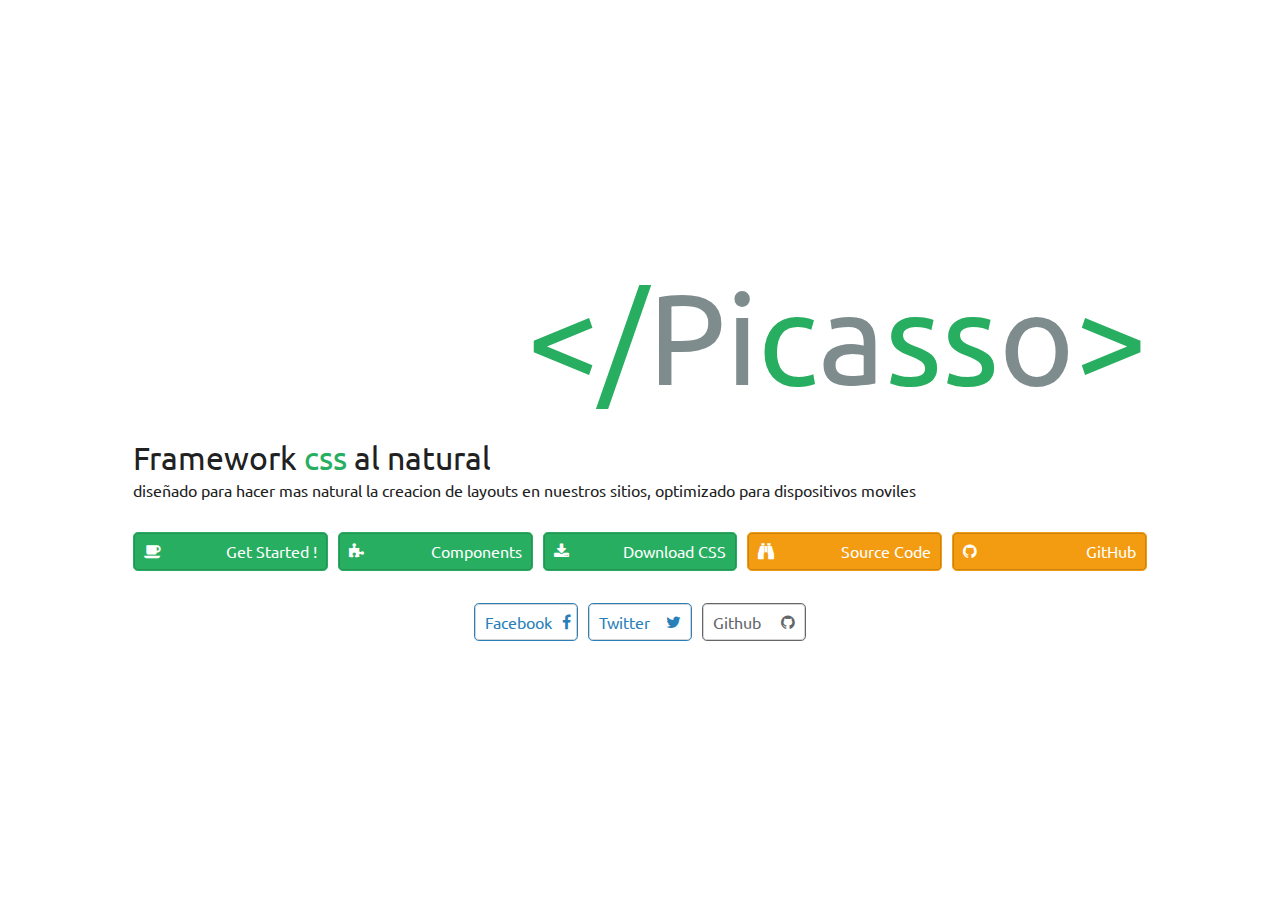
==== commit 51f6a2f9: "Alpha" ====
--- a/index.html
+++ b/index.html
@@ -10,7 +10,7 @@
 </head>
 <body>
   <div class="contenedor">
-    <div class="index">
+    <div class="index"> 
       <div class="fila">
         <div class="sm-1-1">
           <div class="title t_right"><span class="code">&lt;/</span><span class="grey">Pi</span><span class="color">c</span><span class="grey">a</span><span class="color">ss</span><span class="grey">o</span><span class="code">&gt;</span></div>
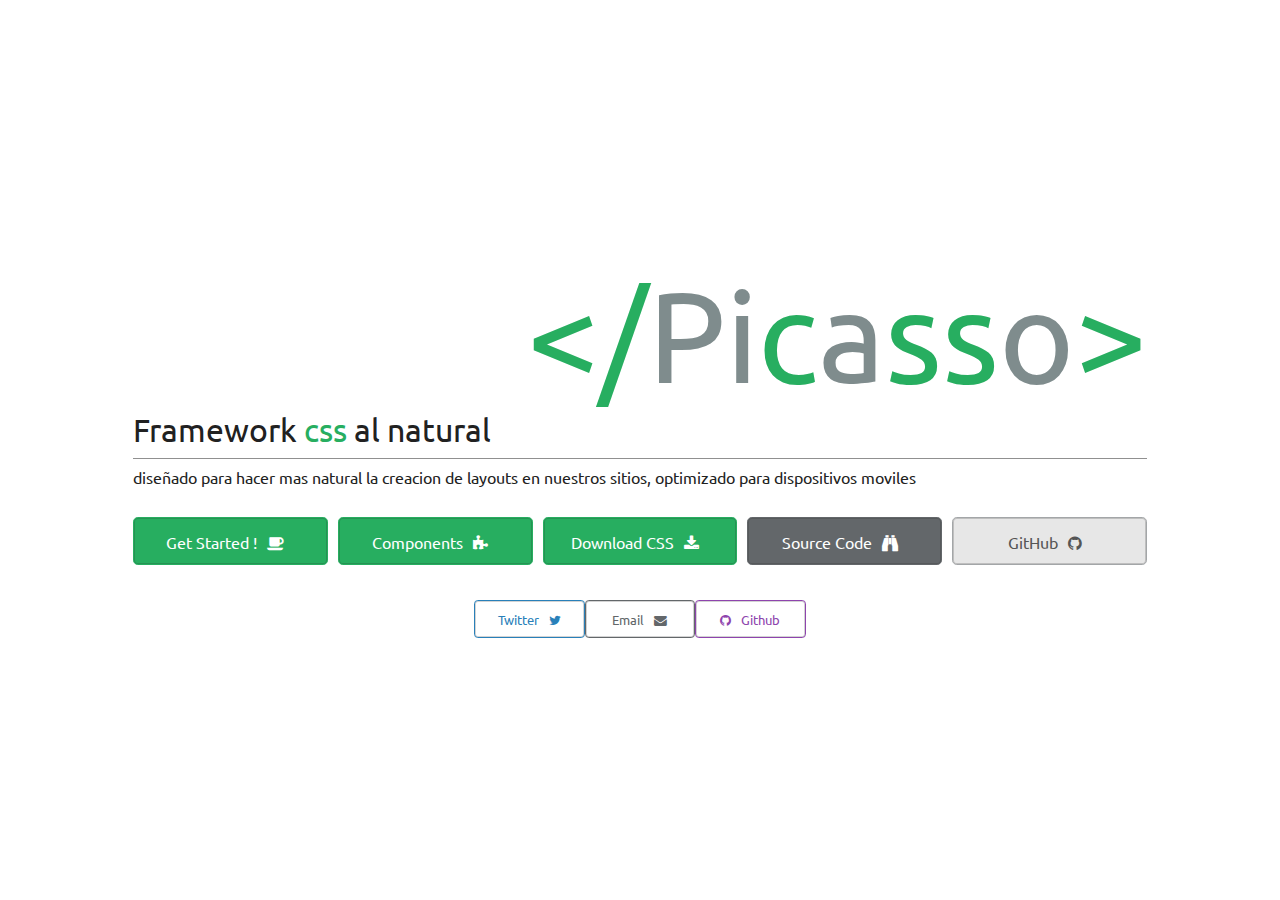
==== commit 4def85a6: "Ver 0.1.0 Alpha" ====
--- a/index.html
+++ b/index.html
@@ -6,17 +6,18 @@
   <title>Document</title>
   <link rel="stylesheet" type="text/css" href="css/normalize.css"/>
   <link rel="stylesheet" type="text/css" href="css/picasso.css"/>
-  <link rel="stylesheet" type="text/css" href="css/index.css"/>
+  <link rel="stylesheet" type="text/css" href="css/style.css"/>
 </head>
 <body>
   <div class="contenedor">
-    <div class="index"> 
+    <div class="index">
       <div class="fila">
         <div class="sm-1-1">
-          <div class="title t_right"><span class="code">&lt;/</span><span class="grey">Pi</span><span class="color">c</span><span class="grey">a</span><span class="color">ss</span><span class="grey">o</span><span class="code">&gt;</span></div>
+          <div class="title t-right"><span class="code">&lt;/</span><span class="grey">Pi</span><span class="color">c</span><span class="grey">a</span><span class="color">ss</span><span class="grey">o</span><span class="code">&gt;</span></div>
         </div>
-        <div class="sm-1-1 m_top-25">
+        <div class="sm-1-1">
           <div class="sub">Framework<span class="color"> css </span>al natural</div>
+          <hr/>
         </div>
         <div class="sm-1-1">
           <div class="descripcion">
@@ -26,25 +27,22 @@
           </div>
         </div>
       </div>
-      <div class="fila m_top-25">
-        <div class="md-1-5"><a href="#" class="btn-icon right btn btn-sucess">Get Started !<i class="fa fa-coffee"></i></a></div>
-        <div class="md-1-5"><a href="#" class="btn-icon right btn btn-sucess">Components<i class="fa fa-puzzle-piece"></i></a></div>
-        <div class="md-1-5"><a href="#" class="btn-icon right btn btn-sucess">Download CSS<i class="fa fa-download"></i></a></div>
-        <div class="md-1-5"><a href="#" class="btn-icon right btn btn-warning">Source Code<i class="fa fa-binoculars"></i></a></div>
-        <div class="md-1-5"><a href="#" class="btn-icon right btn btn-warning">GitHub<i class="fa fa-github"></i></a></div>
+      <div class="fila m-top-25">
+        <div class="md-1-5"><a href="#" class="block btn-icon right btn btn-sucess">Get Started !<i class="fa fa-coffee"></i></a></div>
+        <div class="md-1-5"><a href="components.html" class="block btn-icon right btn btn-sucess">Components<i class="fa fa-puzzle-piece"></i></a></div>
+        <div class="md-1-5"><a href="#" class="block btn-icon right btn btn-sucess">Download CSS<i class="fa fa-download"></i></a></div>
+        <div class="md-1-5"><a href="#" class="block btn-icon right btn btn-primary">Source Code<i class="fa fa-binoculars"></i></a></div>
+        <div class="md-1-5"><a href="#" class="block btn-icon right btn btn-default">GitHub<i class="fa fa-github"></i></a></div>
       </div>
-      <div class="fila m_top-25">
-        <div class="sm-5-15"></div>
-        <div class="sm-1-9">
-          <div class="btn btn-info btn-icon left outline">Facebook<i class="fa fa-facebook"></i></div>
+      <div class="fila m-top-25">
+        <div class="sm-1-3 push-sm-1-3 between">
+          <div class="btn btn-info btn-icon outline tiny block"><span>Twitter</span><i class="fa fa-twitter"></i></div>
+          <div class="btn btn-primary btn-icon outline tiny block"><span>Email</span><i class="fa fa-envelope"></i></div>
+          <div class="btn btn-link btn-icon outline tiny block"><i class="fa fa-github"></i><span>Github</span></div>
         </div>
-        <div class="sm-1-9 t_center">
-          <div class="btn btn-info btn-icon left outline">Twitter<i class="fa fa-twitter"></i></div>
-        </div>
-        <div class="sm-1-9">
-          <div class="btn btn-primary btn-icon left outline">Github<i class="fa fa-github"></i></div>
-        </div>
-        <div class="sm-5-15"></div>
+        <div class="sm-1-5 push-sm-1-5"></div>
+        <div class="sm-1-5"></div>
+        <div class="sm-1-5"></div>
       </div>
     </div>
   </div>
--- a/css/picasso.css
+++ b/css/picasso.css
@@ -13,6 +13,11 @@
   text-decoration: none;
 }
 
+hr {
+  border: none;
+  border-top: 1px solid rgba(33, 33, 33, 0.5);
+}
+
 .contenedor {
   width: 80%;
   margin: auto;
@@ -25,100 +30,133 @@
   }
 }
 
-.t_center {
+.t-left {
+  text-align: left;
+}
+
+.t-right {
+  text-align: right;
+}
+
+.t-center {
   text-align: center;
 }
 
-.t_left {
-  text-align: left;
-}
-
-.t_right {
-  text-align: right;
-}
-
-.t_justify {
+.t-justify {
   text-align: justify;
 }
 
-.m_top-5 {
+.m-top-5 {
   margin-top: 5px !important;
 }
 
-.m_top-10 {
+.m-top-10 {
   margin-top: 10px !important;
 }
 
-.m_top-15 {
+.m-top-15 {
   margin-top: 15px !important;
 }
 
-.m_top-20 {
+.m-top-20 {
   margin-top: 20px !important;
 }
 
-.m_top-25 {
+.m-top-25 {
   margin-top: 25px !important;
 }
 
-.m_left-5 {
+.m-left-5 {
   margin-left: 5px !important;
 }
 
-.m_left-10 {
+.m-left-10 {
   margin-left: 10px !important;
 }
 
-.m_left-15 {
+.m-left-15 {
   margin-left: 15px !important;
 }
 
-.m_left-20 {
+.m-left-20 {
   margin-left: 20px !important;
 }
 
-.m_left-25 {
+.m-left-25 {
   margin-left: 25px !important;
 }
 
-.m_bottom-5 {
+.m-bottom-5 {
   margin-bottom: 5px !important;
 }
 
-.m_bottom-10 {
+.m-bottom-10 {
   margin-bottom: 10px !important;
 }
 
-.m_bottom-15 {
+.m-bottom-15 {
   margin-bottom: 15px !important;
 }
 
-.m_bottom-20 {
+.m-bottom-20 {
   margin-bottom: 20px !important;
 }
 
-.m_bottom-25 {
+.m-bottom-25 {
   margin-bottom: 25px !important;
 }
 
-.m_right-5 {
+.m-right-5 {
   margin-right: 5px !important;
 }
 
-.m_right-10 {
+.m-right-10 {
   margin-right: 10px !important;
 }
 
-.m_right-15 {
+.m-right-15 {
   margin-right: 15px !important;
 }
 
-.m_right-20 {
+.m-right-20 {
   margin-right: 20px !important;
 }
 
-.m_right-25 {
+.m-right-25 {
   margin-right: 25px !important;
+}
+
+@media all and (min-width: 240px) and (max-width: 480px) {
+  .hide-sm {
+    display: none !important;
+  }
+}
+
+@media all and (min-width: 481px) and (max-width: 768px) {
+  .hide-md {
+    display: none !important;
+  }
+}
+
+@media all and (min-width: 769px) and (max-width: 2560px) {
+  .hide-lg {
+    display: none !important;
+  }
+}
+
+.block {
+  width: 100% !important;
+}
+
+.between {
+  display: -webkit-box;
+  display: -webkit-flex;
+  display: -ms-flexbox;
+  display: flex;
+  -webkit-box-pack: justify;
+  -webkit-justify-content: space-between;
+      -ms-flex-pack: justify;
+          justify-content: space-between;
 }
 
 .fila {
@@ -131,640 +169,2949 @@
   float: left;
   padding-right: 5px;
   padding-left: 5px;
-  margin: 1px 0;
   width: 100%;
+}
+
+.xs-1-1 {
+  width: 100%;
+}
+
+.push-xs-1-1 {
+  margin-left: 100%;
+}
+
+.xs-1-2 {
+  width: 50%;
+}
+
+.push-xs-1-2 {
+  margin-left: 50%;
+}
+
+.xs-1-3 {
+  width: 33.33333%;
+}
+
+.push-xs-1-3 {
+  margin-left: 33.33333%;
+}
+
+.xs-1-4 {
+  width: 25%;
+}
+
+.push-xs-1-4 {
+  margin-left: 25%;
+}
+
+.xs-1-5 {
+  width: 20%;
+}
+
+.push-xs-1-5 {
+  margin-left: 20%;
+}
+
+.xs-1-6 {
+  width: 16.66667%;
+}
+
+.push-xs-1-6 {
+  margin-left: 16.66667%;
+}
+
+.xs-1-7 {
+  width: 14.28571%;
+}
+
+.push-xs-1-7 {
+  margin-left: 14.28571%;
+}
+
+.xs-1-8 {
+  width: 12.5%;
+}
+
+.push-xs-1-8 {
+  margin-left: 12.5%;
+}
+
+.xs-1-9 {
+  width: 11.11111%;
+}
+
+.push-xs-1-9 {
+  margin-left: 11.11111%;
+}
+
+.xs-1-10 {
+  width: 10%;
+}
+
+.push-xs-1-10 {
+  margin-left: 10%;
+}
+
+.xs-1-11 {
+  width: 9.09091%;
+}
+
+.push-xs-1-11 {
+  margin-left: 9.09091%;
+}
+
+.xs-1-12 {
+  width: 8.33333%;
+}
+
+.push-xs-1-12 {
+  margin-left: 8.33333%;
+}
+
+.xs-1-13 {
+  width: 7.69231%;
+}
+
+.push-xs-1-13 {
+  margin-left: 7.69231%;
+}
+
+.xs-1-14 {
+  width: 7.14286%;
+}
+
+.push-xs-1-14 {
+  margin-left: 7.14286%;
+}
+
+.xs-1-15 {
+  width: 6.66667%;
+}
+
+.push-xs-1-15 {
+  margin-left: 6.66667%;
+}
+
+.xs-1-16 {
+  width: 6.25%;
+}
+
+.push-xs-1-16 {
+  margin-left: 6.25%;
+}
+
+.xs-1-17 {
+  width: 5.88235%;
+}
+
+.push-xs-1-17 {
+  margin-left: 5.88235%;
+}
+
+.xs-1-18 {
+  width: 5.55556%;
+}
+
+.push-xs-1-18 {
+  margin-left: 5.55556%;
+}
+
+.xs-1-19 {
+  width: 5.26316%;
+}
+
+.push-xs-1-19 {
+  margin-left: 5.26316%;
+}
+
+.xs-1-20 {
+  width: 5%;
+}
+
+.push-xs-1-20 {
+  margin-left: 5%;
+}
+
+.xs-2-2 {
+  width: 100%;
+}
+
+.push-xs-2-2 {
+  margin-left: 100%;
+}
+
+.xs-2-3 {
+  width: 66.66667%;
+}
+
+.push-xs-2-3 {
+  margin-left: 66.66667%;
+}
+
+.xs-2-4 {
+  width: 50%;
+}
+
+.push-xs-2-4 {
+  margin-left: 50%;
+}
+
+.xs-2-5 {
+  width: 40%;
+}
+
+.push-xs-2-5 {
+  margin-left: 40%;
+}
+
+.xs-2-6 {
+  width: 33.33333%;
+}
+
+.push-xs-2-6 {
+  margin-left: 33.33333%;
+}
+
+.xs-2-7 {
+  width: 28.57143%;
+}
+
+.push-xs-2-7 {
+  margin-left: 28.57143%;
+}
+
+.xs-2-8 {
+  width: 25%;
+}
+
+.push-xs-2-8 {
+  margin-left: 25%;
+}
+
+.xs-2-9 {
+  width: 22.22222%;
+}
+
+.push-xs-2-9 {
+  margin-left: 22.22222%;
+}
+
+.xs-2-10 {
+  width: 20%;
+}
+
+.push-xs-2-10 {
+  margin-left: 20%;
+}
+
+.xs-2-11 {
+  width: 18.18182%;
+}
+
+.push-xs-2-11 {
+  margin-left: 18.18182%;
+}
+
+.xs-2-12 {
+  width: 16.66667%;
+}
+
+.push-xs-2-12 {
+  margin-left: 16.66667%;
+}
+
+.xs-2-13 {
+  width: 15.38462%;
+}
+
+.push-xs-2-13 {
+  margin-left: 15.38462%;
+}
+
+.xs-2-14 {
+  width: 14.28571%;
+}
+
+.push-xs-2-14 {
+  margin-left: 14.28571%;
+}
+
+.xs-2-15 {
+  width: 13.33333%;
+}
+
+.push-xs-2-15 {
+  margin-left: 13.33333%;
+}
+
+.xs-2-16 {
+  width: 12.5%;
+}
+
+.push-xs-2-16 {
+  margin-left: 12.5%;
+}
+
+.xs-2-17 {
+  width: 11.76471%;
+}
+
+.push-xs-2-17 {
+  margin-left: 11.76471%;
+}
+
+.xs-2-18 {
+  width: 11.11111%;
+}
+
+.push-xs-2-18 {
+  margin-left: 11.11111%;
+}
+
+.xs-2-19 {
+  width: 10.52632%;
+}
+
+.push-xs-2-19 {
+  margin-left: 10.52632%;
+}
+
+.xs-2-20 {
+  width: 10%;
+}
+
+.push-xs-2-20 {
+  margin-left: 10%;
+}
+
+.xs-3-3 {
+  width: 100%;
+}
+
+.push-xs-3-3 {
+  margin-left: 100%;
+}
+
+.xs-3-4 {
+  width: 75%;
+}
+
+.push-xs-3-4 {
+  margin-left: 75%;
+}
+
+.xs-3-5 {
+  width: 60%;
+}
+
+.push-xs-3-5 {
+  margin-left: 60%;
+}
+
+.xs-3-6 {
+  width: 50%;
+}
+
+.push-xs-3-6 {
+  margin-left: 50%;
+}
+
+.xs-3-7 {
+  width: 42.85714%;
+}
+
+.push-xs-3-7 {
+  margin-left: 42.85714%;
+}
+
+.xs-3-8 {
+  width: 37.5%;
+}
+
+.push-xs-3-8 {
+  margin-left: 37.5%;
+}
+
+.xs-3-9 {
+  width: 33.33333%;
+}
+
+.push-xs-3-9 {
+  margin-left: 33.33333%;
+}
+
+.xs-3-10 {
+  width: 30%;
+}
+
+.push-xs-3-10 {
+  margin-left: 30%;
+}
+
+.xs-3-11 {
+  width: 27.27273%;
+}
+
+.push-xs-3-11 {
+  margin-left: 27.27273%;
+}
+
+.xs-3-12 {
+  width: 25%;
+}
+
+.push-xs-3-12 {
+  margin-left: 25%;
+}
+
+.xs-3-13 {
+  width: 23.07692%;
+}
+
+.push-xs-3-13 {
+  margin-left: 23.07692%;
+}
+
+.xs-3-14 {
+  width: 21.42857%;
+}
+
+.push-xs-3-14 {
+  margin-left: 21.42857%;
+}
+
+.xs-3-15 {
+  width: 20%;
+}
+
+.push-xs-3-15 {
+  margin-left: 20%;
+}
+
+.xs-3-16 {
+  width: 18.75%;
+}
+
+.push-xs-3-16 {
+  margin-left: 18.75%;
+}
+
+.xs-3-17 {
+  width: 17.64706%;
+}
+
+.push-xs-3-17 {
+  margin-left: 17.64706%;
+}
+
+.xs-3-18 {
+  width: 16.66667%;
+}
+
+.push-xs-3-18 {
+  margin-left: 16.66667%;
+}
+
+.xs-3-19 {
+  width: 15.78947%;
+}
+
+.push-xs-3-19 {
+  margin-left: 15.78947%;
+}
+
+.xs-3-20 {
+  width: 15%;
+}
+
+.push-xs-3-20 {
+  margin-left: 15%;
+}
+
+.xs-4-4 {
+  width: 100%;
+}
+
+.push-xs-4-4 {
+  margin-left: 100%;
+}
+
+.xs-4-5 {
+  width: 80%;
+}
+
+.push-xs-4-5 {
+  margin-left: 80%;
+}
+
+.xs-4-6 {
+  width: 66.66667%;
+}
+
+.push-xs-4-6 {
+  margin-left: 66.66667%;
+}
+
+.xs-4-7 {
+  width: 57.14286%;
+}
+
+.push-xs-4-7 {
+  margin-left: 57.14286%;
+}
+
+.xs-4-8 {
+  width: 50%;
+}
+
+.push-xs-4-8 {
+  margin-left: 50%;
+}
+
+.xs-4-9 {
+  width: 44.44444%;
+}
+
+.push-xs-4-9 {
+  margin-left: 44.44444%;
+}
+
+.xs-4-10 {
+  width: 40%;
+}
+
+.push-xs-4-10 {
+  margin-left: 40%;
+}
+
+.xs-4-11 {
+  width: 36.36364%;
+}
+
+.push-xs-4-11 {
+  margin-left: 36.36364%;
+}
+
+.xs-4-12 {
+  width: 33.33333%;
+}
+
+.push-xs-4-12 {
+  margin-left: 33.33333%;
+}
+
+.xs-4-13 {
+  width: 30.76923%;
+}
+
+.push-xs-4-13 {
+  margin-left: 30.76923%;
+}
+
+.xs-4-14 {
+  width: 28.57143%;
+}
+
+.push-xs-4-14 {
+  margin-left: 28.57143%;
+}
+
+.xs-4-15 {
+  width: 26.66667%;
+}
+
+.push-xs-4-15 {
+  margin-left: 26.66667%;
+}
+
+.xs-4-16 {
+  width: 25%;
+}
+
+.push-xs-4-16 {
+  margin-left: 25%;
+}
+
+.xs-4-17 {
+  width: 23.52941%;
+}
+
+.push-xs-4-17 {
+  margin-left: 23.52941%;
+}
+
+.xs-4-18 {
+  width: 22.22222%;
+}
+
+.push-xs-4-18 {
+  margin-left: 22.22222%;
+}
+
+.xs-4-19 {
+  width: 21.05263%;
+}
+
+.push-xs-4-19 {
+  margin-left: 21.05263%;
+}
+
+.xs-4-20 {
+  width: 20%;
+}
+
+.push-xs-4-20 {
+  margin-left: 20%;
+}
+
+.xs-5-5 {
+  width: 100%;
+}
+
+.push-xs-5-5 {
+  margin-left: 100%;
+}
+
+.xs-5-6 {
+  width: 83.33333%;
+}
+
+.push-xs-5-6 {
+  margin-left: 83.33333%;
+}
+
+.xs-5-7 {
+  width: 71.42857%;
+}
+
+.push-xs-5-7 {
+  margin-left: 71.42857%;
+}
+
+.xs-5-8 {
+  width: 62.5%;
+}
+
+.push-xs-5-8 {
+  margin-left: 62.5%;
+}
+
+.xs-5-9 {
+  width: 55.55556%;
+}
+
+.push-xs-5-9 {
+  margin-left: 55.55556%;
+}
+
+.xs-5-10 {
+  width: 50%;
+}
+
+.push-xs-5-10 {
+  margin-left: 50%;
+}
+
+.xs-5-11 {
+  width: 45.45455%;
+}
+
+.push-xs-5-11 {
+  margin-left: 45.45455%;
+}
+
+.xs-5-12 {
+  width: 41.66667%;
+}
+
+.push-xs-5-12 {
+  margin-left: 41.66667%;
+}
+
+.xs-5-13 {
+  width: 38.46154%;
+}
+
+.push-xs-5-13 {
+  margin-left: 38.46154%;
+}
+
+.xs-5-14 {
+  width: 35.71429%;
+}
+
+.push-xs-5-14 {
+  margin-left: 35.71429%;
+}
+
+.xs-5-15 {
+  width: 33.33333%;
+}
+
+.push-xs-5-15 {
+  margin-left: 33.33333%;
+}
+
+.xs-5-16 {
+  width: 31.25%;
+}
+
+.push-xs-5-16 {
+  margin-left: 31.25%;
+}
+
+.xs-5-17 {
+  width: 29.41176%;
+}
+
+.push-xs-5-17 {
+  margin-left: 29.41176%;
+}
+
+.xs-5-18 {
+  width: 27.77778%;
+}
+
+.push-xs-5-18 {
+  margin-left: 27.77778%;
+}
+
+.xs-5-19 {
+  width: 26.31579%;
+}
+
+.push-xs-5-19 {
+  margin-left: 26.31579%;
+}
+
+.xs-5-20 {
+  width: 25%;
+}
+
+.push-xs-5-20 {
+  margin-left: 25%;
+}
+
+.xs-6-6 {
+  width: 100%;
+}
+
+.push-xs-6-6 {
+  margin-left: 100%;
+}
+
+.xs-6-7 {
+  width: 85.71429%;
+}
+
+.push-xs-6-7 {
+  margin-left: 85.71429%;
+}
+
+.xs-6-8 {
+  width: 75%;
+}
+
+.push-xs-6-8 {
+  margin-left: 75%;
+}
+
+.xs-6-9 {
+  width: 66.66667%;
+}
+
+.push-xs-6-9 {
+  margin-left: 66.66667%;
+}
+
+.xs-6-10 {
+  width: 60%;
+}
+
+.push-xs-6-10 {
+  margin-left: 60%;
+}
+
+.xs-6-11 {
+  width: 54.54545%;
+}
+
+.push-xs-6-11 {
+  margin-left: 54.54545%;
+}
+
+.xs-6-12 {
+  width: 50%;
+}
+
+.push-xs-6-12 {
+  margin-left: 50%;
+}
+
+.xs-6-13 {
+  width: 46.15385%;
+}
+
+.push-xs-6-13 {
+  margin-left: 46.15385%;
+}
+
+.xs-6-14 {
+  width: 42.85714%;
+}
+
+.push-xs-6-14 {
+  margin-left: 42.85714%;
+}
+
+.xs-6-15 {
+  width: 40%;
+}
+
+.push-xs-6-15 {
+  margin-left: 40%;
+}
+
+.xs-6-16 {
+  width: 37.5%;
+}
+
+.push-xs-6-16 {
+  margin-left: 37.5%;
+}
+
+.xs-6-17 {
+  width: 35.29412%;
+}
+
+.push-xs-6-17 {
+  margin-left: 35.29412%;
+}
+
+.xs-6-18 {
+  width: 33.33333%;
+}
+
+.push-xs-6-18 {
+  margin-left: 33.33333%;
+}
+
+.xs-6-19 {
+  width: 31.57895%;
+}
+
+.push-xs-6-19 {
+  margin-left: 31.57895%;
+}
+
+.xs-6-20 {
+  width: 30%;
+}
+
+.push-xs-6-20 {
+  margin-left: 30%;
+}
+
+.xs-7-7 {
+  width: 100%;
+}
+
+.push-xs-7-7 {
+  margin-left: 100%;
+}
+
+.xs-7-8 {
+  width: 87.5%;
+}
+
+.push-xs-7-8 {
+  margin-left: 87.5%;
+}
+
+.xs-7-9 {
+  width: 77.77778%;
+}
+
+.push-xs-7-9 {
+  margin-left: 77.77778%;
+}
+
+.xs-7-10 {
+  width: 70%;
+}
+
+.push-xs-7-10 {
+  margin-left: 70%;
+}
+
+.xs-7-11 {
+  width: 63.63636%;
+}
+
+.push-xs-7-11 {
+  margin-left: 63.63636%;
+}
+
+.xs-7-12 {
+  width: 58.33333%;
+}
+
+.push-xs-7-12 {
+  margin-left: 58.33333%;
+}
+
+.xs-7-13 {
+  width: 53.84615%;
+}
+
+.push-xs-7-13 {
+  margin-left: 53.84615%;
+}
+
+.xs-7-14 {
+  width: 50%;
+}
+
+.push-xs-7-14 {
+  margin-left: 50%;
+}
+
+.xs-7-15 {
+  width: 46.66667%;
+}
+
+.push-xs-7-15 {
+  margin-left: 46.66667%;
+}
+
+.xs-7-16 {
+  width: 43.75%;
+}
+
+.push-xs-7-16 {
+  margin-left: 43.75%;
+}
+
+.xs-7-17 {
+  width: 41.17647%;
+}
+
+.push-xs-7-17 {
+  margin-left: 41.17647%;
+}
+
+.xs-7-18 {
+  width: 38.88889%;
+}
+
+.push-xs-7-18 {
+  margin-left: 38.88889%;
+}
+
+.xs-7-19 {
+  width: 36.84211%;
+}
+
+.push-xs-7-19 {
+  margin-left: 36.84211%;
+}
+
+.xs-7-20 {
+  width: 35%;
+}
+
+.push-xs-7-20 {
+  margin-left: 35%;
+}
+
+.xs-8-8 {
+  width: 100%;
+}
+
+.push-xs-8-8 {
+  margin-left: 100%;
+}
+
+.xs-8-9 {
+  width: 88.88889%;
+}
+
+.push-xs-8-9 {
+  margin-left: 88.88889%;
+}
+
+.xs-8-10 {
+  width: 80%;
+}
+
+.push-xs-8-10 {
+  margin-left: 80%;
+}
+
+.xs-8-11 {
+  width: 72.72727%;
+}
+
+.push-xs-8-11 {
+  margin-left: 72.72727%;
+}
+
+.xs-8-12 {
+  width: 66.66667%;
+}
+
+.push-xs-8-12 {
+  margin-left: 66.66667%;
+}
+
+.xs-8-13 {
+  width: 61.53846%;
+}
+
+.push-xs-8-13 {
+  margin-left: 61.53846%;
+}
+
+.xs-8-14 {
+  width: 57.14286%;
+}
+
+.push-xs-8-14 {
+  margin-left: 57.14286%;
+}
+
+.xs-8-15 {
+  width: 53.33333%;
+}
+
+.push-xs-8-15 {
+  margin-left: 53.33333%;
+}
+
+.xs-8-16 {
+  width: 50%;
+}
+
+.push-xs-8-16 {
+  margin-left: 50%;
+}
+
+.xs-8-17 {
+  width: 47.05882%;
+}
+
+.push-xs-8-17 {
+  margin-left: 47.05882%;
+}
+
+.xs-8-18 {
+  width: 44.44444%;
+}
+
+.push-xs-8-18 {
+  margin-left: 44.44444%;
+}
+
+.xs-8-19 {
+  width: 42.10526%;
+}
+
+.push-xs-8-19 {
+  margin-left: 42.10526%;
+}
+
+.xs-8-20 {
+  width: 40%;
+}
+
+.push-xs-8-20 {
+  margin-left: 40%;
+}
+
+.xs-9-9 {
+  width: 100%;
+}
+
+.push-xs-9-9 {
+  margin-left: 100%;
+}
+
+.xs-9-10 {
+  width: 90%;
+}
+
+.push-xs-9-10 {
+  margin-left: 90%;
+}
+
+.xs-9-11 {
+  width: 81.81818%;
+}
+
+.push-xs-9-11 {
+  margin-left: 81.81818%;
+}
+
+.xs-9-12 {
+  width: 75%;
+}
+
+.push-xs-9-12 {
+  margin-left: 75%;
+}
+
+.xs-9-13 {
+  width: 69.23077%;
+}
+
+.push-xs-9-13 {
+  margin-left: 69.23077%;
+}
+
+.xs-9-14 {
+  width: 64.28571%;
+}
+
+.push-xs-9-14 {
+  margin-left: 64.28571%;
+}
+
+.xs-9-15 {
+  width: 60%;
+}
+
+.push-xs-9-15 {
+  margin-left: 60%;
+}
+
+.xs-9-16 {
+  width: 56.25%;
+}
+
+.push-xs-9-16 {
+  margin-left: 56.25%;
+}
+
+.xs-9-17 {
+  width: 52.94118%;
+}
+
+.push-xs-9-17 {
+  margin-left: 52.94118%;
+}
+
+.xs-9-18 {
+  width: 50%;
+}
+
+.push-xs-9-18 {
+  margin-left: 50%;
+}
+
+.xs-9-19 {
+  width: 47.36842%;
+}
+
+.push-xs-9-19 {
+  margin-left: 47.36842%;
+}
+
+.xs-9-20 {
+  width: 45%;
+}
+
+.push-xs-9-20 {
+  margin-left: 45%;
+}
+
+.xs-10-10 {
+  width: 100%;
+}
+
+.push-xs-10-10 {
+  margin-left: 100%;
+}
+
+.xs-10-11 {
+  width: 90.90909%;
+}
+
+.push-xs-10-11 {
+  margin-left: 90.90909%;
+}
+
+.xs-10-12 {
+  width: 83.33333%;
+}
+
+.push-xs-10-12 {
+  margin-left: 83.33333%;
+}
+
+.xs-10-13 {
+  width: 76.92308%;
+}
+
+.push-xs-10-13 {
+  margin-left: 76.92308%;
+}
+
+.xs-10-14 {
+  width: 71.42857%;
+}
+
+.push-xs-10-14 {
+  margin-left: 71.42857%;
+}
+
+.xs-10-15 {
+  width: 66.66667%;
+}
+
+.push-xs-10-15 {
+  margin-left: 66.66667%;
+}
+
+.xs-10-16 {
+  width: 62.5%;
+}
+
+.push-xs-10-16 {
+  margin-left: 62.5%;
+}
+
+.xs-10-17 {
+  width: 58.82353%;
+}
+
+.push-xs-10-17 {
+  margin-left: 58.82353%;
+}
+
+.xs-10-18 {
+  width: 55.55556%;
+}
+
+.push-xs-10-18 {
+  margin-left: 55.55556%;
+}
+
+.xs-10-19 {
+  width: 52.63158%;
+}
+
+.push-xs-10-19 {
+  margin-left: 52.63158%;
+}
+
+.xs-10-20 {
+  width: 50%;
+}
+
+.push-xs-10-20 {
+  margin-left: 50%;
+}
+
+.xs-11-11 {
+  width: 100%;
+}
+
+.push-xs-11-11 {
+  margin-left: 100%;
+}
+
+.xs-11-12 {
+  width: 91.66667%;
+}
+
+.push-xs-11-12 {
+  margin-left: 91.66667%;
+}
+
+.xs-11-13 {
+  width: 84.61538%;
+}
+
+.push-xs-11-13 {
+  margin-left: 84.61538%;
+}
+
+.xs-11-14 {
+  width: 78.57143%;
+}
+
+.push-xs-11-14 {
+  margin-left: 78.57143%;
+}
+
+.xs-11-15 {
+  width: 73.33333%;
+}
+
+.push-xs-11-15 {
+  margin-left: 73.33333%;
+}
+
+.xs-11-16 {
+  width: 68.75%;
+}
+
+.push-xs-11-16 {
+  margin-left: 68.75%;
+}
+
+.xs-11-17 {
+  width: 64.70588%;
+}
+
+.push-xs-11-17 {
+  margin-left: 64.70588%;
+}
+
+.xs-11-18 {
+  width: 61.11111%;
+}
+
+.push-xs-11-18 {
+  margin-left: 61.11111%;
+}
+
+.xs-11-19 {
+  width: 57.89474%;
+}
+
+.push-xs-11-19 {
+  margin-left: 57.89474%;
+}
+
+.xs-11-20 {
+  width: 55%;
+}
+
+.push-xs-11-20 {
+  margin-left: 55%;
+}
+
+.xs-12-12 {
+  width: 100%;
+}
+
+.push-xs-12-12 {
+  margin-left: 100%;
+}
+
+.xs-12-13 {
+  width: 92.30769%;
+}
+
+.push-xs-12-13 {
+  margin-left: 92.30769%;
+}
+
+.xs-12-14 {
+  width: 85.71429%;
+}
+
+.push-xs-12-14 {
+  margin-left: 85.71429%;
+}
+
+.xs-12-15 {
+  width: 80%;
+}
+
+.push-xs-12-15 {
+  margin-left: 80%;
+}
+
+.xs-12-16 {
+  width: 75%;
+}
+
+.push-xs-12-16 {
+  margin-left: 75%;
+}
+
+.xs-12-17 {
+  width: 70.58824%;
+}
+
+.push-xs-12-17 {
+  margin-left: 70.58824%;
+}
+
+.xs-12-18 {
+  width: 66.66667%;
+}
+
+.push-xs-12-18 {
+  margin-left: 66.66667%;
+}
+
+.xs-12-19 {
+  width: 63.15789%;
+}
+
+.push-xs-12-19 {
+  margin-left: 63.15789%;
+}
+
+.xs-12-20 {
+  width: 60%;
+}
+
+.push-xs-12-20 {
+  margin-left: 60%;
+}
+
+.xs-13-13 {
+  width: 100%;
+}
+
+.push-xs-13-13 {
+  margin-left: 100%;
+}
+
+.xs-13-14 {
+  width: 92.85714%;
+}
+
+.push-xs-13-14 {
+  margin-left: 92.85714%;
+}
+
+.xs-13-15 {
+  width: 86.66667%;
+}
+
+.push-xs-13-15 {
+  margin-left: 86.66667%;
+}
+
+.xs-13-16 {
+  width: 81.25%;
+}
+
+.push-xs-13-16 {
+  margin-left: 81.25%;
+}
+
+.xs-13-17 {
+  width: 76.47059%;
+}
+
+.push-xs-13-17 {
+  margin-left: 76.47059%;
+}
+
+.xs-13-18 {
+  width: 72.22222%;
+}
+
+.push-xs-13-18 {
+  margin-left: 72.22222%;
+}
+
+.xs-13-19 {
+  width: 68.42105%;
+}
+
+.push-xs-13-19 {
+  margin-left: 68.42105%;
+}
+
+.xs-13-20 {
+  width: 65%;
+}
+
+.push-xs-13-20 {
+  margin-left: 65%;
+}
+
+.xs-14-14 {
+  width: 100%;
+}
+
+.push-xs-14-14 {
+  margin-left: 100%;
+}
+
+.xs-14-15 {
+  width: 93.33333%;
+}
+
+.push-xs-14-15 {
+  margin-left: 93.33333%;
+}
+
+.xs-14-16 {
+  width: 87.5%;
+}
+
+.push-xs-14-16 {
+  margin-left: 87.5%;
+}
+
+.xs-14-17 {
+  width: 82.35294%;
+}
+
+.push-xs-14-17 {
+  margin-left: 82.35294%;
+}
+
+.xs-14-18 {
+  width: 77.77778%;
+}
+
+.push-xs-14-18 {
+  margin-left: 77.77778%;
+}
+
+.xs-14-19 {
+  width: 73.68421%;
+}
+
+.push-xs-14-19 {
+  margin-left: 73.68421%;
+}
+
+.xs-14-20 {
+  width: 70%;
+}
+
+.push-xs-14-20 {
+  margin-left: 70%;
+}
+
+.xs-15-15 {
+  width: 100%;
+}
+
+.push-xs-15-15 {
+  margin-left: 100%;
+}
+
+.xs-15-16 {
+  width: 93.75%;
+}
+
+.push-xs-15-16 {
+  margin-left: 93.75%;
+}
+
+.xs-15-17 {
+  width: 88.23529%;
+}
+
+.push-xs-15-17 {
+  margin-left: 88.23529%;
+}
+
+.xs-15-18 {
+  width: 83.33333%;
+}
+
+.push-xs-15-18 {
+  margin-left: 83.33333%;
+}
+
+.xs-15-19 {
+  width: 78.94737%;
+}
+
+.push-xs-15-19 {
+  margin-left: 78.94737%;
+}
+
+.xs-15-20 {
+  width: 75%;
+}
+
+.push-xs-15-20 {
+  margin-left: 75%;
+}
+
+.xs-16-16 {
+  width: 100%;
+}
+
+.push-xs-16-16 {
+  margin-left: 100%;
+}
+
+.xs-16-17 {
+  width: 94.11765%;
+}
+
+.push-xs-16-17 {
+  margin-left: 94.11765%;
+}
+
+.xs-16-18 {
+  width: 88.88889%;
+}
+
+.push-xs-16-18 {
+  margin-left: 88.88889%;
+}
+
+.xs-16-19 {
+  width: 84.21053%;
+}
+
+.push-xs-16-19 {
+  margin-left: 84.21053%;
+}
+
+.xs-16-20 {
+  width: 80%;
+}
+
+.push-xs-16-20 {
+  margin-left: 80%;
+}
+
+.xs-17-17 {
+  width: 100%;
+}
+
+.push-xs-17-17 {
+  margin-left: 100%;
+}
+
+.xs-17-18 {
+  width: 94.44444%;
+}
+
+.push-xs-17-18 {
+  margin-left: 94.44444%;
+}
+
+.xs-17-19 {
+  width: 89.47368%;
+}
+
+.push-xs-17-19 {
+  margin-left: 89.47368%;
+}
+
+.xs-17-20 {
+  width: 85%;
+}
+
+.push-xs-17-20 {
+  margin-left: 85%;
+}
+
+.xs-18-18 {
+  width: 100%;
+}
+
+.push-xs-18-18 {
+  margin-left: 100%;
+}
+
+.xs-18-19 {
+  width: 94.73684%;
+}
+
+.push-xs-18-19 {
+  margin-left: 94.73684%;
+}
+
+.xs-18-20 {
+  width: 90%;
+}
+
+.push-xs-18-20 {
+  margin-left: 90%;
+}
+
+.xs-19-19 {
+  width: 100%;
+}
+
+.push-xs-19-19 {
+  margin-left: 100%;
+}
+
+.xs-19-20 {
+  width: 95%;
+}
+
+.push-xs-19-20 {
+  margin-left: 95%;
+}
+
+.xs-20-20 {
+  width: 100%;
+}
+
+.push-xs-20-20 {
+  margin-left: 100%;
 }
 
 @media screen and (min-width: 480px) {
   .sm-1-1 {
     width: 100%;
   }
+  .push-sm-1-1 {
+    margin-left: 100%;
+  }
   .sm-1-2 {
     width: 50%;
   }
+  .push-sm-1-2 {
+    margin-left: 50%;
+  }
   .sm-1-3 {
     width: 33.33333%;
   }
+  .push-sm-1-3 {
+    margin-left: 33.33333%;
+  }
   .sm-1-4 {
     width: 25%;
   }
+  .push-sm-1-4 {
+    margin-left: 25%;
+  }
   .sm-1-5 {
     width: 20%;
   }
+  .push-sm-1-5 {
+    margin-left: 20%;
+  }
   .sm-1-6 {
     width: 16.66667%;
   }
+  .push-sm-1-6 {
+    margin-left: 16.66667%;
+  }
   .sm-1-7 {
     width: 14.28571%;
   }
+  .push-sm-1-7 {
+    margin-left: 14.28571%;
+  }
   .sm-1-8 {
     width: 12.5%;
   }
+  .push-sm-1-8 {
+    margin-left: 12.5%;
+  }
   .sm-1-9 {
     width: 11.11111%;
   }
+  .push-sm-1-9 {
+    margin-left: 11.11111%;
+  }
   .sm-1-10 {
     width: 10%;
   }
+  .push-sm-1-10 {
+    margin-left: 10%;
+  }
   .sm-1-11 {
     width: 9.09091%;
   }
+  .push-sm-1-11 {
+    margin-left: 9.09091%;
+  }
   .sm-1-12 {
     width: 8.33333%;
   }
+  .push-sm-1-12 {
+    margin-left: 8.33333%;
+  }
   .sm-1-13 {
     width: 7.69231%;
   }
+  .push-sm-1-13 {
+    margin-left: 7.69231%;
+  }
   .sm-1-14 {
     width: 7.14286%;
   }
+  .push-sm-1-14 {
+    margin-left: 7.14286%;
+  }
   .sm-1-15 {
     width: 6.66667%;
   }
+  .push-sm-1-15 {
+    margin-left: 6.66667%;
+  }
   .sm-1-16 {
     width: 6.25%;
   }
+  .push-sm-1-16 {
+    margin-left: 6.25%;
+  }
   .sm-1-17 {
     width: 5.88235%;
   }
+  .push-sm-1-17 {
+    margin-left: 5.88235%;
+  }
   .sm-1-18 {
     width: 5.55556%;
   }
+  .push-sm-1-18 {
+    margin-left: 5.55556%;
+  }
   .sm-1-19 {
     width: 5.26316%;
   }
+  .push-sm-1-19 {
+    margin-left: 5.26316%;
+  }
   .sm-1-20 {
     width: 5%;
   }
+  .push-sm-1-20 {
+    margin-left: 5%;
+  }
   .sm-2-2 {
     width: 100%;
+  }
+  .push-sm-2-2 {
+    margin-left: 100%;
   }
   .sm-2-3 {
     width: 66.66667%;
   }
+  .push-sm-2-3 {
+    margin-left: 66.66667%;
+  }
   .sm-2-4 {
     width: 50%;
   }
+  .push-sm-2-4 {
+    margin-left: 50%;
+  }
   .sm-2-5 {
     width: 40%;
   }
+  .push-sm-2-5 {
+    margin-left: 40%;
+  }
   .sm-2-6 {
     width: 33.33333%;
   }
+  .push-sm-2-6 {
+    margin-left: 33.33333%;
+  }
   .sm-2-7 {
     width: 28.57143%;
   }
+  .push-sm-2-7 {
+    margin-left: 28.57143%;
+  }
   .sm-2-8 {
     width: 25%;
   }
+  .push-sm-2-8 {
+    margin-left: 25%;
+  }
   .sm-2-9 {
     width: 22.22222%;
   }
+  .push-sm-2-9 {
+    margin-left: 22.22222%;
+  }
   .sm-2-10 {
     width: 20%;
   }
+  .push-sm-2-10 {
+    margin-left: 20%;
+  }
   .sm-2-11 {
     width: 18.18182%;
   }
+  .push-sm-2-11 {
+    margin-left: 18.18182%;
+  }
   .sm-2-12 {
     width: 16.66667%;
   }
+  .push-sm-2-12 {
+    margin-left: 16.66667%;
+  }
   .sm-2-13 {
     width: 15.38462%;
   }
+  .push-sm-2-13 {
+    margin-left: 15.38462%;
+  }
   .sm-2-14 {
     width: 14.28571%;
   }
+  .push-sm-2-14 {
+    margin-left: 14.28571%;
+  }
   .sm-2-15 {
     width: 13.33333%;
   }
+  .push-sm-2-15 {
+    margin-left: 13.33333%;
+  }
   .sm-2-16 {
     width: 12.5%;
   }
+  .push-sm-2-16 {
+    margin-left: 12.5%;
+  }
   .sm-2-17 {
     width: 11.76471%;
   }
+  .push-sm-2-17 {
+    margin-left: 11.76471%;
+  }
   .sm-2-18 {
     width: 11.11111%;
   }
+  .push-sm-2-18 {
+    margin-left: 11.11111%;
+  }
   .sm-2-19 {
     width: 10.52632%;
   }
+  .push-sm-2-19 {
+    margin-left: 10.52632%;
+  }
   .sm-2-20 {
     width: 10%;
   }
+  .push-sm-2-20 {
+    margin-left: 10%;
+  }
   .sm-3-3 {
     width: 100%;
+  }
+  .push-sm-3-3 {
+    margin-left: 100%;
   }
   .sm-3-4 {
     width: 75%;
   }
+  .push-sm-3-4 {
+    margin-left: 75%;
+  }
   .sm-3-5 {
     width: 60%;
   }
+  .push-sm-3-5 {
+    margin-left: 60%;
+  }
   .sm-3-6 {
     width: 50%;
   }
+  .push-sm-3-6 {
+    margin-left: 50%;
+  }
   .sm-3-7 {
     width: 42.85714%;
   }
+  .push-sm-3-7 {
+    margin-left: 42.85714%;
+  }
   .sm-3-8 {
     width: 37.5%;
   }
+  .push-sm-3-8 {
+    margin-left: 37.5%;
+  }
   .sm-3-9 {
     width: 33.33333%;
   }
+  .push-sm-3-9 {
+    margin-left: 33.33333%;
+  }
   .sm-3-10 {
     width: 30%;
   }
+  .push-sm-3-10 {
+    margin-left: 30%;
+  }
   .sm-3-11 {
     width: 27.27273%;
   }
+  .push-sm-3-11 {
+    margin-left: 27.27273%;
+  }
   .sm-3-12 {
     width: 25%;
   }
+  .push-sm-3-12 {
+    margin-left: 25%;
+  }
   .sm-3-13 {
     width: 23.07692%;
   }
+  .push-sm-3-13 {
+    margin-left: 23.07692%;
+  }
   .sm-3-14 {
     width: 21.42857%;
   }
+  .push-sm-3-14 {
+    margin-left: 21.42857%;
+  }
   .sm-3-15 {
     width: 20%;
   }
+  .push-sm-3-15 {
+    margin-left: 20%;
+  }
   .sm-3-16 {
     width: 18.75%;
   }
+  .push-sm-3-16 {
+    margin-left: 18.75%;
+  }
   .sm-3-17 {
     width: 17.64706%;
   }
+  .push-sm-3-17 {
+    margin-left: 17.64706%;
+  }
   .sm-3-18 {
     width: 16.66667%;
   }
+  .push-sm-3-18 {
+    margin-left: 16.66667%;
+  }
   .sm-3-19 {
     width: 15.78947%;
   }
+  .push-sm-3-19 {
+    margin-left: 15.78947%;
+  }
   .sm-3-20 {
     width: 15%;
   }
+  .push-sm-3-20 {
+    margin-left: 15%;
+  }
   .sm-4-4 {
     width: 100%;
+  }
+  .push-sm-4-4 {
+    margin-left: 100%;
   }
   .sm-4-5 {
     width: 80%;
   }
+  .push-sm-4-5 {
+    margin-left: 80%;
+  }
   .sm-4-6 {
     width: 66.66667%;
   }
+  .push-sm-4-6 {
+    margin-left: 66.66667%;
+  }
   .sm-4-7 {
     width: 57.14286%;
   }
+  .push-sm-4-7 {
+    margin-left: 57.14286%;
+  }
   .sm-4-8 {
     width: 50%;
   }
+  .push-sm-4-8 {
+    margin-left: 50%;
+  }
   .sm-4-9 {
     width: 44.44444%;
   }
+  .push-sm-4-9 {
+    margin-left: 44.44444%;
+  }
   .sm-4-10 {
     width: 40%;
   }
+  .push-sm-4-10 {
+    margin-left: 40%;
+  }
   .sm-4-11 {
     width: 36.36364%;
   }
+  .push-sm-4-11 {
+    margin-left: 36.36364%;
+  }
   .sm-4-12 {
     width: 33.33333%;
   }
+  .push-sm-4-12 {
+    margin-left: 33.33333%;
+  }
   .sm-4-13 {
     width: 30.76923%;
   }
+  .push-sm-4-13 {
+    margin-left: 30.76923%;
+  }
   .sm-4-14 {
     width: 28.57143%;
   }
+  .push-sm-4-14 {
+    margin-left: 28.57143%;
+  }
   .sm-4-15 {
     width: 26.66667%;
   }
+  .push-sm-4-15 {
+    margin-left: 26.66667%;
+  }
   .sm-4-16 {
     width: 25%;
   }
+  .push-sm-4-16 {
+    margin-left: 25%;
+  }
   .sm-4-17 {
     width: 23.52941%;
   }
+  .push-sm-4-17 {
+    margin-left: 23.52941%;
+  }
   .sm-4-18 {
     width: 22.22222%;
   }
+  .push-sm-4-18 {
+    margin-left: 22.22222%;
+  }
   .sm-4-19 {
     width: 21.05263%;
   }
+  .push-sm-4-19 {
+    margin-left: 21.05263%;
+  }
   .sm-4-20 {
     width: 20%;
   }
+  .push-sm-4-20 {
+    margin-left: 20%;
+  }
   .sm-5-5 {
     width: 100%;
+  }
+  .push-sm-5-5 {
+    margin-left: 100%;
   }
   .sm-5-6 {
     width: 83.33333%;
   }
+  .push-sm-5-6 {
+    margin-left: 83.33333%;
+  }
   .sm-5-7 {
     width: 71.42857%;
   }
+  .push-sm-5-7 {
+    margin-left: 71.42857%;
+  }
   .sm-5-8 {
     width: 62.5%;
   }
+  .push-sm-5-8 {
+    margin-left: 62.5%;
+  }
   .sm-5-9 {
     width: 55.55556%;
   }
+  .push-sm-5-9 {
+    margin-left: 55.55556%;
+  }
   .sm-5-10 {
     width: 50%;
   }
+  .push-sm-5-10 {
+    margin-left: 50%;
+  }
   .sm-5-11 {
     width: 45.45455%;
   }
+  .push-sm-5-11 {
+    margin-left: 45.45455%;
+  }
   .sm-5-12 {
     width: 41.66667%;
   }
+  .push-sm-5-12 {
+    margin-left: 41.66667%;
+  }
   .sm-5-13 {
     width: 38.46154%;
   }
+  .push-sm-5-13 {
+    margin-left: 38.46154%;
+  }
   .sm-5-14 {
     width: 35.71429%;
   }
+  .push-sm-5-14 {
+    margin-left: 35.71429%;
+  }
   .sm-5-15 {
     width: 33.33333%;
   }
+  .push-sm-5-15 {
+    margin-left: 33.33333%;
+  }
   .sm-5-16 {
     width: 31.25%;
   }
+  .push-sm-5-16 {
+    margin-left: 31.25%;
+  }
   .sm-5-17 {
     width: 29.41176%;
   }
+  .push-sm-5-17 {
+    margin-left: 29.41176%;
+  }
   .sm-5-18 {
     width: 27.77778%;
   }
+  .push-sm-5-18 {
+    margin-left: 27.77778%;
+  }
   .sm-5-19 {
     width: 26.31579%;
   }
+  .push-sm-5-19 {
+    margin-left: 26.31579%;
+  }
   .sm-5-20 {
     width: 25%;
   }
+  .push-sm-5-20 {
+    margin-left: 25%;
+  }
   .sm-6-6 {
     width: 100%;
+  }
+  .push-sm-6-6 {
+    margin-left: 100%;
   }
   .sm-6-7 {
     width: 85.71429%;
   }
+  .push-sm-6-7 {
+    margin-left: 85.71429%;
+  }
   .sm-6-8 {
     width: 75%;
   }
+  .push-sm-6-8 {
+    margin-left: 75%;
+  }
   .sm-6-9 {
     width: 66.66667%;
   }
+  .push-sm-6-9 {
+    margin-left: 66.66667%;
+  }
   .sm-6-10 {
     width: 60%;
   }
+  .push-sm-6-10 {
+    margin-left: 60%;
+  }
   .sm-6-11 {
     width: 54.54545%;
   }
+  .push-sm-6-11 {
+    margin-left: 54.54545%;
+  }
   .sm-6-12 {
     width: 50%;
   }
+  .push-sm-6-12 {
+    margin-left: 50%;
+  }
   .sm-6-13 {
     width: 46.15385%;
   }
+  .push-sm-6-13 {
+    margin-left: 46.15385%;
+  }
   .sm-6-14 {
     width: 42.85714%;
   }
+  .push-sm-6-14 {
+    margin-left: 42.85714%;
+  }
   .sm-6-15 {
     width: 40%;
   }
+  .push-sm-6-15 {
+    margin-left: 40%;
+  }
   .sm-6-16 {
     width: 37.5%;
   }
+  .push-sm-6-16 {
+    margin-left: 37.5%;
+  }
   .sm-6-17 {
     width: 35.29412%;
   }
+  .push-sm-6-17 {
+    margin-left: 35.29412%;
+  }
   .sm-6-18 {
     width: 33.33333%;
   }
+  .push-sm-6-18 {
+    margin-left: 33.33333%;
+  }
   .sm-6-19 {
     width: 31.57895%;
   }
+  .push-sm-6-19 {
+    margin-left: 31.57895%;
+  }
   .sm-6-20 {
     width: 30%;
   }
+  .push-sm-6-20 {
+    margin-left: 30%;
+  }
   .sm-7-7 {
     width: 100%;
+  }
+  .push-sm-7-7 {
+    margin-left: 100%;
   }
   .sm-7-8 {
     width: 87.5%;
   }
+  .push-sm-7-8 {
+    margin-left: 87.5%;
+  }
   .sm-7-9 {
     width: 77.77778%;
   }
+  .push-sm-7-9 {
+    margin-left: 77.77778%;
+  }
   .sm-7-10 {
     width: 70%;
   }
+  .push-sm-7-10 {
+    margin-left: 70%;
+  }
   .sm-7-11 {
     width: 63.63636%;
   }
+  .push-sm-7-11 {
+    margin-left: 63.63636%;
+  }
   .sm-7-12 {
     width: 58.33333%;
   }
+  .push-sm-7-12 {
+    margin-left: 58.33333%;
+  }
   .sm-7-13 {
     width: 53.84615%;
   }
+  .push-sm-7-13 {
+    margin-left: 53.84615%;
+  }
   .sm-7-14 {
     width: 50%;
   }
+  .push-sm-7-14 {
+    margin-left: 50%;
+  }
   .sm-7-15 {
     width: 46.66667%;
   }
+  .push-sm-7-15 {
+    margin-left: 46.66667%;
+  }
   .sm-7-16 {
     width: 43.75%;
   }
+  .push-sm-7-16 {
+    margin-left: 43.75%;
+  }
   .sm-7-17 {
     width: 41.17647%;
   }
+  .push-sm-7-17 {
+    margin-left: 41.17647%;
+  }
   .sm-7-18 {
     width: 38.88889%;
   }
+  .push-sm-7-18 {
+    margin-left: 38.88889%;
+  }
   .sm-7-19 {
     width: 36.84211%;
   }
+  .push-sm-7-19 {
+    margin-left: 36.84211%;
+  }
   .sm-7-20 {
     width: 35%;
   }
+  .push-sm-7-20 {
+    margin-left: 35%;
+  }
   .sm-8-8 {
     width: 100%;
+  }
+  .push-sm-8-8 {
+    margin-left: 100%;
   }
   .sm-8-9 {
     width: 88.88889%;
   }
+  .push-sm-8-9 {
+    margin-left: 88.88889%;
+  }
   .sm-8-10 {
     width: 80%;
   }
+  .push-sm-8-10 {
+    margin-left: 80%;
+  }
   .sm-8-11 {
     width: 72.72727%;
   }
+  .push-sm-8-11 {
+    margin-left: 72.72727%;
+  }
   .sm-8-12 {
     width: 66.66667%;
   }
+  .push-sm-8-12 {
+    margin-left: 66.66667%;
+  }
   .sm-8-13 {
     width: 61.53846%;
   }
+  .push-sm-8-13 {
+    margin-left: 61.53846%;
+  }
   .sm-8-14 {
     width: 57.14286%;
   }
+  .push-sm-8-14 {
+    margin-left: 57.14286%;
+  }
   .sm-8-15 {
     width: 53.33333%;
   }
+  .push-sm-8-15 {
+    margin-left: 53.33333%;
+  }
   .sm-8-16 {
     width: 50%;
   }
+  .push-sm-8-16 {
+    margin-left: 50%;
+  }
   .sm-8-17 {
     width: 47.05882%;
   }
+  .push-sm-8-17 {
+    margin-left: 47.05882%;
+  }
   .sm-8-18 {
     width: 44.44444%;
   }
+  .push-sm-8-18 {
+    margin-left: 44.44444%;
+  }
   .sm-8-19 {
     width: 42.10526%;
   }
+  .push-sm-8-19 {
+    margin-left: 42.10526%;
+  }
   .sm-8-20 {
     width: 40%;
   }
+  .push-sm-8-20 {
+    margin-left: 40%;
+  }
   .sm-9-9 {
     width: 100%;
+  }
+  .push-sm-9-9 {
+    margin-left: 100%;
   }
   .sm-9-10 {
     width: 90%;
   }
+  .push-sm-9-10 {
+    margin-left: 90%;
+  }
   .sm-9-11 {
     width: 81.81818%;
   }
+  .push-sm-9-11 {
+    margin-left: 81.81818%;
+  }
   .sm-9-12 {
     width: 75%;
   }
+  .push-sm-9-12 {
+    margin-left: 75%;
+  }
   .sm-9-13 {
     width: 69.23077%;
   }
+  .push-sm-9-13 {
+    margin-left: 69.23077%;
+  }
   .sm-9-14 {
     width: 64.28571%;
   }
+  .push-sm-9-14 {
+    margin-left: 64.28571%;
+  }
   .sm-9-15 {
     width: 60%;
   }
+  .push-sm-9-15 {
+    margin-left: 60%;
+  }
   .sm-9-16 {
     width: 56.25%;
   }
+  .push-sm-9-16 {
+    margin-left: 56.25%;
+  }
   .sm-9-17 {
     width: 52.94118%;
   }
+  .push-sm-9-17 {
+    margin-left: 52.94118%;
+  }
   .sm-9-18 {
     width: 50%;
   }
+  .push-sm-9-18 {
+    margin-left: 50%;
+  }
   .sm-9-19 {
     width: 47.36842%;
   }
+  .push-sm-9-19 {
+    margin-left: 47.36842%;
+  }
   .sm-9-20 {
     width: 45%;
   }
+  .push-sm-9-20 {
+    margin-left: 45%;
+  }
   .sm-10-10 {
     width: 100%;
+  }
+  .push-sm-10-10 {
+    margin-left: 100%;
   }
   .sm-10-11 {
     width: 90.90909%;
   }
+  .push-sm-10-11 {
+    margin-left: 90.90909%;
+  }
   .sm-10-12 {
     width: 83.33333%;
   }
+  .push-sm-10-12 {
+    margin-left: 83.33333%;
+  }
   .sm-10-13 {
     width: 76.92308%;
   }
+  .push-sm-10-13 {
+    margin-left: 76.92308%;
+  }
   .sm-10-14 {
     width: 71.42857%;
   }
+  .push-sm-10-14 {
+    margin-left: 71.42857%;
+  }
   .sm-10-15 {
     width: 66.66667%;
   }
+  .push-sm-10-15 {
+    margin-left: 66.66667%;
+  }
   .sm-10-16 {
     width: 62.5%;
   }
+  .push-sm-10-16 {
+    margin-left: 62.5%;
+  }
   .sm-10-17 {
     width: 58.82353%;
   }
+  .push-sm-10-17 {
+    margin-left: 58.82353%;
+  }
   .sm-10-18 {
     width: 55.55556%;
   }
+  .push-sm-10-18 {
+    margin-left: 55.55556%;
+  }
   .sm-10-19 {
     width: 52.63158%;
   }
+  .push-sm-10-19 {
+    margin-left: 52.63158%;
+  }
   .sm-10-20 {
     width: 50%;
   }
+  .push-sm-10-20 {
+    margin-left: 50%;
+  }
   .sm-11-11 {
     width: 100%;
+  }
+  .push-sm-11-11 {
+    margin-left: 100%;
   }
   .sm-11-12 {
     width: 91.66667%;
   }
+  .push-sm-11-12 {
+    margin-left: 91.66667%;
+  }
   .sm-11-13 {
     width: 84.61538%;
   }
+  .push-sm-11-13 {
+    margin-left: 84.61538%;
+  }
   .sm-11-14 {
     width: 78.57143%;
   }
+  .push-sm-11-14 {
+    margin-left: 78.57143%;
+  }
   .sm-11-15 {
     width: 73.33333%;
   }
+  .push-sm-11-15 {
+    margin-left: 73.33333%;
+  }
   .sm-11-16 {
     width: 68.75%;
   }
+  .push-sm-11-16 {
+    margin-left: 68.75%;
+  }
   .sm-11-17 {
     width: 64.70588%;
   }
+  .push-sm-11-17 {
+    margin-left: 64.70588%;
+  }
   .sm-11-18 {
     width: 61.11111%;
   }
+  .push-sm-11-18 {
+    margin-left: 61.11111%;
+  }
   .sm-11-19 {
     width: 57.89474%;
   }
+  .push-sm-11-19 {
+    margin-left: 57.89474%;
+  }
   .sm-11-20 {
     width: 55%;
   }
+  .push-sm-11-20 {
+    margin-left: 55%;
+  }
   .sm-12-12 {
     width: 100%;
+  }
+  .push-sm-12-12 {
+    margin-left: 100%;
   }
   .sm-12-13 {
     width: 92.30769%;
   }
+  .push-sm-12-13 {
+    margin-left: 92.30769%;
+  }
   .sm-12-14 {
     width: 85.71429%;
   }
+  .push-sm-12-14 {
+    margin-left: 85.71429%;
+  }
   .sm-12-15 {
     width: 80%;
   }
+  .push-sm-12-15 {
+    margin-left: 80%;
+  }
   .sm-12-16 {
     width: 75%;
   }
+  .push-sm-12-16 {
+    margin-left: 75%;
+  }
   .sm-12-17 {
     width: 70.58824%;
   }
+  .push-sm-12-17 {
+    margin-left: 70.58824%;
+  }
   .sm-12-18 {
     width: 66.66667%;
   }
+  .push-sm-12-18 {
+    margin-left: 66.66667%;
+  }
   .sm-12-19 {
     width: 63.15789%;
   }
+  .push-sm-12-19 {
+    margin-left: 63.15789%;
+  }
   .sm-12-20 {
     width: 60%;
   }
+  .push-sm-12-20 {
+    margin-left: 60%;
+  }
   .sm-13-13 {
     width: 100%;
+  }
+  .push-sm-13-13 {
+    margin-left: 100%;
   }
   .sm-13-14 {
     width: 92.85714%;
   }
+  .push-sm-13-14 {
+    margin-left: 92.85714%;
+  }
   .sm-13-15 {
     width: 86.66667%;
   }
+  .push-sm-13-15 {
+    margin-left: 86.66667%;
+  }
   .sm-13-16 {
     width: 81.25%;
   }
+  .push-sm-13-16 {
+    margin-left: 81.25%;
+  }
   .sm-13-17 {
     width: 76.47059%;
   }
+  .push-sm-13-17 {
+    margin-left: 76.47059%;
+  }
   .sm-13-18 {
     width: 72.22222%;
   }
+  .push-sm-13-18 {
+    margin-left: 72.22222%;
+  }
   .sm-13-19 {
     width: 68.42105%;
   }
+  .push-sm-13-19 {
+    margin-left: 68.42105%;
+  }
   .sm-13-20 {
     width: 65%;
   }
+  .push-sm-13-20 {
+    margin-left: 65%;
+  }
   .sm-14-14 {
     width: 100%;
+  }
+  .push-sm-14-14 {
+    margin-left: 100%;
   }
   .sm-14-15 {
     width: 93.33333%;
   }
+  .push-sm-14-15 {
+    margin-left: 93.33333%;
+  }
   .sm-14-16 {
     width: 87.5%;
   }
+  .push-sm-14-16 {
+    margin-left: 87.5%;
+  }
   .sm-14-17 {
     width: 82.35294%;
   }
+  .push-sm-14-17 {
+    margin-left: 82.35294%;
+  }
   .sm-14-18 {
     width: 77.77778%;
   }
+  .push-sm-14-18 {
+    margin-left: 77.77778%;
+  }
   .sm-14-19 {
     width: 73.68421%;
   }
+  .push-sm-14-19 {
+    margin-left: 73.68421%;
+  }
   .sm-14-20 {
     width: 70%;
   }
+  .push-sm-14-20 {
+    margin-left: 70%;
+  }
   .sm-15-15 {
     width: 100%;
+  }
+  .push-sm-15-15 {
+    margin-left: 100%;
   }
   .sm-15-16 {
     width: 93.75%;
   }
+  .push-sm-15-16 {
+    margin-left: 93.75%;
+  }
   .sm-15-17 {
     width: 88.23529%;
   }
+  .push-sm-15-17 {
+    margin-left: 88.23529%;
+  }
   .sm-15-18 {
     width: 83.33333%;
   }
+  .push-sm-15-18 {
+    margin-left: 83.33333%;
+  }
   .sm-15-19 {
     width: 78.94737%;
   }
+  .push-sm-15-19 {
+    margin-left: 78.94737%;
+  }
   .sm-15-20 {
     width: 75%;
   }
+  .push-sm-15-20 {
+    margin-left: 75%;
+  }
   .sm-16-16 {
     width: 100%;
+  }
+  .push-sm-16-16 {
+    margin-left: 100%;
   }
   .sm-16-17 {
     width: 94.11765%;
   }
+  .push-sm-16-17 {
+    margin-left: 94.11765%;
+  }
   .sm-16-18 {
     width: 88.88889%;
   }
+  .push-sm-16-18 {
+    margin-left: 88.88889%;
+  }
   .sm-16-19 {
     width: 84.21053%;
   }
+  .push-sm-16-19 {
+    margin-left: 84.21053%;
+  }
   .sm-16-20 {
     width: 80%;
   }
+  .push-sm-16-20 {
+    margin-left: 80%;
+  }
   .sm-17-17 {
     width: 100%;
+  }
+  .push-sm-17-17 {
+    margin-left: 100%;
   }
   .sm-17-18 {
     width: 94.44444%;
   }
+  .push-sm-17-18 {
+    margin-left: 94.44444%;
+  }
   .sm-17-19 {
     width: 89.47368%;
   }
+  .push-sm-17-19 {
+    margin-left: 89.47368%;
+  }
   .sm-17-20 {
     width: 85%;
   }
+  .push-sm-17-20 {
+    margin-left: 85%;
+  }
   .sm-18-18 {
     width: 100%;
+  }
+  .push-sm-18-18 {
+    margin-left: 100%;
   }
   .sm-18-19 {
     width: 94.73684%;
   }
+  .push-sm-18-19 {
+    margin-left: 94.73684%;
+  }
   .sm-18-20 {
     width: 90%;
   }
+  .push-sm-18-20 {
+    margin-left: 90%;
+  }
   .sm-19-19 {
     width: 100%;
+  }
+  .push-sm-19-19 {
+    margin-left: 100%;
   }
   .sm-19-20 {
     width: 95%;
   }
+  .push-sm-19-20 {
+    margin-left: 95%;
+  }
   .sm-20-20 {
     width: 100%;
+  }
+  .push-sm-20-20 {
+    margin-left: 100%;
   }
 }
 
@@ -772,632 +3119,1262 @@
   .md-1-1 {
     width: 100%;
   }
+  .push-md-1-1 {
+    margin-left: 100%;
+  }
   .md-1-2 {
     width: 50%;
   }
+  .push-md-1-2 {
+    margin-left: 50%;
+  }
   .md-1-3 {
     width: 33.33333%;
   }
+  .push-md-1-3 {
+    margin-left: 33.33333%;
+  }
   .md-1-4 {
     width: 25%;
   }
+  .push-md-1-4 {
+    margin-left: 25%;
+  }
   .md-1-5 {
     width: 20%;
   }
+  .push-md-1-5 {
+    margin-left: 20%;
+  }
   .md-1-6 {
     width: 16.66667%;
   }
+  .push-md-1-6 {
+    margin-left: 16.66667%;
+  }
   .md-1-7 {
     width: 14.28571%;
   }
+  .push-md-1-7 {
+    margin-left: 14.28571%;
+  }
   .md-1-8 {
     width: 12.5%;
   }
+  .push-md-1-8 {
+    margin-left: 12.5%;
+  }
   .md-1-9 {
     width: 11.11111%;
   }
+  .push-md-1-9 {
+    margin-left: 11.11111%;
+  }
   .md-1-10 {
     width: 10%;
   }
+  .push-md-1-10 {
+    margin-left: 10%;
+  }
   .md-1-11 {
     width: 9.09091%;
   }
+  .push-md-1-11 {
+    margin-left: 9.09091%;
+  }
   .md-1-12 {
     width: 8.33333%;
   }
+  .push-md-1-12 {
+    margin-left: 8.33333%;
+  }
   .md-1-13 {
     width: 7.69231%;
   }
+  .push-md-1-13 {
+    margin-left: 7.69231%;
+  }
   .md-1-14 {
     width: 7.14286%;
   }
+  .push-md-1-14 {
+    margin-left: 7.14286%;
+  }
   .md-1-15 {
     width: 6.66667%;
   }
+  .push-md-1-15 {
+    margin-left: 6.66667%;
+  }
   .md-1-16 {
     width: 6.25%;
   }
+  .push-md-1-16 {
+    margin-left: 6.25%;
+  }
   .md-1-17 {
     width: 5.88235%;
   }
+  .push-md-1-17 {
+    margin-left: 5.88235%;
+  }
   .md-1-18 {
     width: 5.55556%;
   }
+  .push-md-1-18 {
+    margin-left: 5.55556%;
+  }
   .md-1-19 {
     width: 5.26316%;
   }
+  .push-md-1-19 {
+    margin-left: 5.26316%;
+  }
   .md-1-20 {
     width: 5%;
   }
+  .push-md-1-20 {
+    margin-left: 5%;
+  }
   .md-2-2 {
     width: 100%;
+  }
+  .push-md-2-2 {
+    margin-left: 100%;
   }
   .md-2-3 {
     width: 66.66667%;
   }
+  .push-md-2-3 {
+    margin-left: 66.66667%;
+  }
   .md-2-4 {
     width: 50%;
   }
+  .push-md-2-4 {
+    margin-left: 50%;
+  }
   .md-2-5 {
     width: 40%;
   }
+  .push-md-2-5 {
+    margin-left: 40%;
+  }
   .md-2-6 {
     width: 33.33333%;
   }
+  .push-md-2-6 {
+    margin-left: 33.33333%;
+  }
   .md-2-7 {
     width: 28.57143%;
   }
+  .push-md-2-7 {
+    margin-left: 28.57143%;
+  }
   .md-2-8 {
     width: 25%;
   }
+  .push-md-2-8 {
+    margin-left: 25%;
+  }
   .md-2-9 {
     width: 22.22222%;
   }
+  .push-md-2-9 {
+    margin-left: 22.22222%;
+  }
   .md-2-10 {
     width: 20%;
   }
+  .push-md-2-10 {
+    margin-left: 20%;
+  }
   .md-2-11 {
     width: 18.18182%;
   }
+  .push-md-2-11 {
+    margin-left: 18.18182%;
+  }
   .md-2-12 {
     width: 16.66667%;
   }
+  .push-md-2-12 {
+    margin-left: 16.66667%;
+  }
   .md-2-13 {
     width: 15.38462%;
   }
+  .push-md-2-13 {
+    margin-left: 15.38462%;
+  }
   .md-2-14 {
     width: 14.28571%;
   }
+  .push-md-2-14 {
+    margin-left: 14.28571%;
+  }
   .md-2-15 {
     width: 13.33333%;
   }
+  .push-md-2-15 {
+    margin-left: 13.33333%;
+  }
   .md-2-16 {
     width: 12.5%;
   }
+  .push-md-2-16 {
+    margin-left: 12.5%;
+  }
   .md-2-17 {
     width: 11.76471%;
   }
+  .push-md-2-17 {
+    margin-left: 11.76471%;
+  }
   .md-2-18 {
     width: 11.11111%;
   }
+  .push-md-2-18 {
+    margin-left: 11.11111%;
+  }
   .md-2-19 {
     width: 10.52632%;
   }
+  .push-md-2-19 {
+    margin-left: 10.52632%;
+  }
   .md-2-20 {
     width: 10%;
   }
+  .push-md-2-20 {
+    margin-left: 10%;
+  }
   .md-3-3 {
     width: 100%;
+  }
+  .push-md-3-3 {
+    margin-left: 100%;
   }
   .md-3-4 {
     width: 75%;
   }
+  .push-md-3-4 {
+    margin-left: 75%;
+  }
   .md-3-5 {
     width: 60%;
   }
+  .push-md-3-5 {
+    margin-left: 60%;
+  }
   .md-3-6 {
     width: 50%;
   }
+  .push-md-3-6 {
+    margin-left: 50%;
+  }
   .md-3-7 {
     width: 42.85714%;
   }
+  .push-md-3-7 {
+    margin-left: 42.85714%;
+  }
   .md-3-8 {
     width: 37.5%;
   }
+  .push-md-3-8 {
+    margin-left: 37.5%;
+  }
   .md-3-9 {
     width: 33.33333%;
   }
+  .push-md-3-9 {
+    margin-left: 33.33333%;
+  }
   .md-3-10 {
     width: 30%;
   }
+  .push-md-3-10 {
+    margin-left: 30%;
+  }
   .md-3-11 {
     width: 27.27273%;
   }
+  .push-md-3-11 {
+    margin-left: 27.27273%;
+  }
   .md-3-12 {
     width: 25%;
   }
+  .push-md-3-12 {
+    margin-left: 25%;
+  }
   .md-3-13 {
     width: 23.07692%;
   }
+  .push-md-3-13 {
+    margin-left: 23.07692%;
+  }
   .md-3-14 {
     width: 21.42857%;
   }
+  .push-md-3-14 {
+    margin-left: 21.42857%;
+  }
   .md-3-15 {
     width: 20%;
   }
+  .push-md-3-15 {
+    margin-left: 20%;
+  }
   .md-3-16 {
     width: 18.75%;
   }
+  .push-md-3-16 {
+    margin-left: 18.75%;
+  }
   .md-3-17 {
     width: 17.64706%;
   }
+  .push-md-3-17 {
+    margin-left: 17.64706%;
+  }
   .md-3-18 {
     width: 16.66667%;
   }
+  .push-md-3-18 {
+    margin-left: 16.66667%;
+  }
   .md-3-19 {
     width: 15.78947%;
   }
+  .push-md-3-19 {
+    margin-left: 15.78947%;
+  }
   .md-3-20 {
     width: 15%;
   }
+  .push-md-3-20 {
+    margin-left: 15%;
+  }
   .md-4-4 {
     width: 100%;
+  }
+  .push-md-4-4 {
+    margin-left: 100%;
   }
   .md-4-5 {
     width: 80%;
   }
+  .push-md-4-5 {
+    margin-left: 80%;
+  }
   .md-4-6 {
     width: 66.66667%;
   }
+  .push-md-4-6 {
+    margin-left: 66.66667%;
+  }
   .md-4-7 {
     width: 57.14286%;
   }
+  .push-md-4-7 {
+    margin-left: 57.14286%;
+  }
   .md-4-8 {
     width: 50%;
   }
+  .push-md-4-8 {
+    margin-left: 50%;
+  }
   .md-4-9 {
     width: 44.44444%;
   }
+  .push-md-4-9 {
+    margin-left: 44.44444%;
+  }
   .md-4-10 {
     width: 40%;
   }
+  .push-md-4-10 {
+    margin-left: 40%;
+  }
   .md-4-11 {
     width: 36.36364%;
   }
+  .push-md-4-11 {
+    margin-left: 36.36364%;
+  }
   .md-4-12 {
     width: 33.33333%;
   }
+  .push-md-4-12 {
+    margin-left: 33.33333%;
+  }
   .md-4-13 {
     width: 30.76923%;
   }
+  .push-md-4-13 {
+    margin-left: 30.76923%;
+  }
   .md-4-14 {
     width: 28.57143%;
   }
+  .push-md-4-14 {
+    margin-left: 28.57143%;
+  }
   .md-4-15 {
     width: 26.66667%;
   }
+  .push-md-4-15 {
+    margin-left: 26.66667%;
+  }
   .md-4-16 {
     width: 25%;
   }
+  .push-md-4-16 {
+    margin-left: 25%;
+  }
   .md-4-17 {
     width: 23.52941%;
   }
+  .push-md-4-17 {
+    margin-left: 23.52941%;
+  }
   .md-4-18 {
     width: 22.22222%;
   }
+  .push-md-4-18 {
+    margin-left: 22.22222%;
+  }
   .md-4-19 {
     width: 21.05263%;
   }
+  .push-md-4-19 {
+    margin-left: 21.05263%;
+  }
   .md-4-20 {
     width: 20%;
   }
+  .push-md-4-20 {
+    margin-left: 20%;
+  }
   .md-5-5 {
     width: 100%;
+  }
+  .push-md-5-5 {
+    margin-left: 100%;
   }
   .md-5-6 {
     width: 83.33333%;
   }
+  .push-md-5-6 {
+    margin-left: 83.33333%;
+  }
   .md-5-7 {
     width: 71.42857%;
   }
+  .push-md-5-7 {
+    margin-left: 71.42857%;
+  }
   .md-5-8 {
     width: 62.5%;
   }
+  .push-md-5-8 {
+    margin-left: 62.5%;
+  }
   .md-5-9 {
     width: 55.55556%;
   }
+  .push-md-5-9 {
+    margin-left: 55.55556%;
+  }
   .md-5-10 {
     width: 50%;
   }
+  .push-md-5-10 {
+    margin-left: 50%;
+  }
   .md-5-11 {
     width: 45.45455%;
   }
+  .push-md-5-11 {
+    margin-left: 45.45455%;
+  }
   .md-5-12 {
     width: 41.66667%;
   }
+  .push-md-5-12 {
+    margin-left: 41.66667%;
+  }
   .md-5-13 {
     width: 38.46154%;
   }
+  .push-md-5-13 {
+    margin-left: 38.46154%;
+  }
   .md-5-14 {
     width: 35.71429%;
   }
+  .push-md-5-14 {
+    margin-left: 35.71429%;
+  }
   .md-5-15 {
     width: 33.33333%;
   }
+  .push-md-5-15 {
+    margin-left: 33.33333%;
+  }
   .md-5-16 {
     width: 31.25%;
   }
+  .push-md-5-16 {
+    margin-left: 31.25%;
+  }
   .md-5-17 {
     width: 29.41176%;
   }
+  .push-md-5-17 {
+    margin-left: 29.41176%;
+  }
   .md-5-18 {
     width: 27.77778%;
   }
+  .push-md-5-18 {
+    margin-left: 27.77778%;
+  }
   .md-5-19 {
     width: 26.31579%;
   }
+  .push-md-5-19 {
+    margin-left: 26.31579%;
+  }
   .md-5-20 {
     width: 25%;
   }
+  .push-md-5-20 {
+    margin-left: 25%;
+  }
   .md-6-6 {
     width: 100%;
+  }
+  .push-md-6-6 {
+    margin-left: 100%;
   }
   .md-6-7 {
     width: 85.71429%;
   }
+  .push-md-6-7 {
+    margin-left: 85.71429%;
+  }
   .md-6-8 {
     width: 75%;
   }
+  .push-md-6-8 {
+    margin-left: 75%;
+  }
   .md-6-9 {
     width: 66.66667%;
   }
+  .push-md-6-9 {
+    margin-left: 66.66667%;
+  }
   .md-6-10 {
     width: 60%;
   }
+  .push-md-6-10 {
+    margin-left: 60%;
+  }
   .md-6-11 {
     width: 54.54545%;
   }
+  .push-md-6-11 {
+    margin-left: 54.54545%;
+  }
   .md-6-12 {
     width: 50%;
   }
+  .push-md-6-12 {
+    margin-left: 50%;
+  }
   .md-6-13 {
     width: 46.15385%;
   }
+  .push-md-6-13 {
+    margin-left: 46.15385%;
+  }
   .md-6-14 {
     width: 42.85714%;
   }
+  .push-md-6-14 {
+    margin-left: 42.85714%;
+  }
   .md-6-15 {
     width: 40%;
   }
+  .push-md-6-15 {
+    margin-left: 40%;
+  }
   .md-6-16 {
     width: 37.5%;
   }
+  .push-md-6-16 {
+    margin-left: 37.5%;
+  }
   .md-6-17 {
     width: 35.29412%;
   }
+  .push-md-6-17 {
+    margin-left: 35.29412%;
+  }
   .md-6-18 {
     width: 33.33333%;
   }
+  .push-md-6-18 {
+    margin-left: 33.33333%;
+  }
   .md-6-19 {
     width: 31.57895%;
   }
+  .push-md-6-19 {
+    margin-left: 31.57895%;
+  }
   .md-6-20 {
     width: 30%;
   }
+  .push-md-6-20 {
+    margin-left: 30%;
+  }
   .md-7-7 {
     width: 100%;
+  }
+  .push-md-7-7 {
+    margin-left: 100%;
   }
   .md-7-8 {
     width: 87.5%;
   }
+  .push-md-7-8 {
+    margin-left: 87.5%;
+  }
   .md-7-9 {
     width: 77.77778%;
   }
+  .push-md-7-9 {
+    margin-left: 77.77778%;
+  }
   .md-7-10 {
     width: 70%;
   }
+  .push-md-7-10 {
+    margin-left: 70%;
+  }
   .md-7-11 {
     width: 63.63636%;
   }
+  .push-md-7-11 {
+    margin-left: 63.63636%;
+  }
   .md-7-12 {
     width: 58.33333%;
   }
+  .push-md-7-12 {
+    margin-left: 58.33333%;
+  }
   .md-7-13 {
     width: 53.84615%;
   }
+  .push-md-7-13 {
+    margin-left: 53.84615%;
+  }
   .md-7-14 {
     width: 50%;
   }
+  .push-md-7-14 {
+    margin-left: 50%;
+  }
   .md-7-15 {
     width: 46.66667%;
   }
+  .push-md-7-15 {
+    margin-left: 46.66667%;
+  }
   .md-7-16 {
     width: 43.75%;
   }
+  .push-md-7-16 {
+    margin-left: 43.75%;
+  }
   .md-7-17 {
     width: 41.17647%;
   }
+  .push-md-7-17 {
+    margin-left: 41.17647%;
+  }
   .md-7-18 {
     width: 38.88889%;
   }
+  .push-md-7-18 {
+    margin-left: 38.88889%;
+  }
   .md-7-19 {
     width: 36.84211%;
   }
+  .push-md-7-19 {
+    margin-left: 36.84211%;
+  }
   .md-7-20 {
     width: 35%;
   }
+  .push-md-7-20 {
+    margin-left: 35%;
+  }
   .md-8-8 {
     width: 100%;
+  }
+  .push-md-8-8 {
+    margin-left: 100%;
   }
   .md-8-9 {
     width: 88.88889%;
   }
+  .push-md-8-9 {
+    margin-left: 88.88889%;
+  }
   .md-8-10 {
     width: 80%;
   }
+  .push-md-8-10 {
+    margin-left: 80%;
+  }
   .md-8-11 {
     width: 72.72727%;
   }
+  .push-md-8-11 {
+    margin-left: 72.72727%;
+  }
   .md-8-12 {
     width: 66.66667%;
   }
+  .push-md-8-12 {
+    margin-left: 66.66667%;
+  }
   .md-8-13 {
     width: 61.53846%;
   }
+  .push-md-8-13 {
+    margin-left: 61.53846%;
+  }
   .md-8-14 {
     width: 57.14286%;
   }
+  .push-md-8-14 {
+    margin-left: 57.14286%;
+  }
   .md-8-15 {
     width: 53.33333%;
   }
+  .push-md-8-15 {
+    margin-left: 53.33333%;
+  }
   .md-8-16 {
     width: 50%;
   }
+  .push-md-8-16 {
+    margin-left: 50%;
+  }
   .md-8-17 {
     width: 47.05882%;
   }
+  .push-md-8-17 {
+    margin-left: 47.05882%;
+  }
   .md-8-18 {
     width: 44.44444%;
   }
+  .push-md-8-18 {
+    margin-left: 44.44444%;
+  }
   .md-8-19 {
     width: 42.10526%;
   }
+  .push-md-8-19 {
+    margin-left: 42.10526%;
+  }
   .md-8-20 {
     width: 40%;
   }
+  .push-md-8-20 {
+    margin-left: 40%;
+  }
   .md-9-9 {
     width: 100%;
+  }
+  .push-md-9-9 {
+    margin-left: 100%;
   }
   .md-9-10 {
     width: 90%;
   }
+  .push-md-9-10 {
+    margin-left: 90%;
+  }
   .md-9-11 {
     width: 81.81818%;
   }
+  .push-md-9-11 {
+    margin-left: 81.81818%;
+  }
   .md-9-12 {
     width: 75%;
   }
+  .push-md-9-12 {
+    margin-left: 75%;
+  }
   .md-9-13 {
     width: 69.23077%;
   }
+  .push-md-9-13 {
+    margin-left: 69.23077%;
+  }
   .md-9-14 {
     width: 64.28571%;
   }
+  .push-md-9-14 {
+    margin-left: 64.28571%;
+  }
   .md-9-15 {
     width: 60%;
   }
+  .push-md-9-15 {
+    margin-left: 60%;
+  }
   .md-9-16 {
     width: 56.25%;
   }
+  .push-md-9-16 {
+    margin-left: 56.25%;
+  }
   .md-9-17 {
     width: 52.94118%;
   }
+  .push-md-9-17 {
+    margin-left: 52.94118%;
+  }
   .md-9-18 {
     width: 50%;
   }
+  .push-md-9-18 {
+    margin-left: 50%;
+  }
   .md-9-19 {
     width: 47.36842%;
   }
+  .push-md-9-19 {
+    margin-left: 47.36842%;
+  }
   .md-9-20 {
     width: 45%;
   }
+  .push-md-9-20 {
+    margin-left: 45%;
+  }
   .md-10-10 {
     width: 100%;
+  }
+  .push-md-10-10 {
+    margin-left: 100%;
   }
   .md-10-11 {
     width: 90.90909%;
   }
+  .push-md-10-11 {
+    margin-left: 90.90909%;
+  }
   .md-10-12 {
     width: 83.33333%;
   }
+  .push-md-10-12 {
+    margin-left: 83.33333%;
+  }
   .md-10-13 {
     width: 76.92308%;
   }
+  .push-md-10-13 {
+    margin-left: 76.92308%;
+  }
   .md-10-14 {
     width: 71.42857%;
   }
+  .push-md-10-14 {
+    margin-left: 71.42857%;
+  }
   .md-10-15 {
     width: 66.66667%;
   }
+  .push-md-10-15 {
+    margin-left: 66.66667%;
+  }
   .md-10-16 {
     width: 62.5%;
   }
+  .push-md-10-16 {
+    margin-left: 62.5%;
+  }
   .md-10-17 {
     width: 58.82353%;
   }
+  .push-md-10-17 {
+    margin-left: 58.82353%;
+  }
   .md-10-18 {
     width: 55.55556%;
   }
+  .push-md-10-18 {
+    margin-left: 55.55556%;
+  }
   .md-10-19 {
     width: 52.63158%;
   }
+  .push-md-10-19 {
+    margin-left: 52.63158%;
+  }
   .md-10-20 {
     width: 50%;
   }
+  .push-md-10-20 {
+    margin-left: 50%;
+  }
   .md-11-11 {
     width: 100%;
+  }
+  .push-md-11-11 {
+    margin-left: 100%;
   }
   .md-11-12 {
     width: 91.66667%;
   }
+  .push-md-11-12 {
+    margin-left: 91.66667%;
+  }
   .md-11-13 {
     width: 84.61538%;
   }
+  .push-md-11-13 {
+    margin-left: 84.61538%;
+  }
   .md-11-14 {
     width: 78.57143%;
   }
+  .push-md-11-14 {
+    margin-left: 78.57143%;
+  }
   .md-11-15 {
     width: 73.33333%;
   }
+  .push-md-11-15 {
+    margin-left: 73.33333%;
+  }
   .md-11-16 {
     width: 68.75%;
   }
+  .push-md-11-16 {
+    margin-left: 68.75%;
+  }
   .md-11-17 {
     width: 64.70588%;
   }
+  .push-md-11-17 {
+    margin-left: 64.70588%;
+  }
   .md-11-18 {
     width: 61.11111%;
   }
+  .push-md-11-18 {
+    margin-left: 61.11111%;
+  }
   .md-11-19 {
     width: 57.89474%;
   }
+  .push-md-11-19 {
+    margin-left: 57.89474%;
+  }
   .md-11-20 {
     width: 55%;
   }
+  .push-md-11-20 {
+    margin-left: 55%;
+  }
   .md-12-12 {
     width: 100%;
+  }
+  .push-md-12-12 {
+    margin-left: 100%;
   }
   .md-12-13 {
     width: 92.30769%;
   }
+  .push-md-12-13 {
+    margin-left: 92.30769%;
+  }
   .md-12-14 {
     width: 85.71429%;
   }
+  .push-md-12-14 {
+    margin-left: 85.71429%;
+  }
   .md-12-15 {
     width: 80%;
   }
+  .push-md-12-15 {
+    margin-left: 80%;
+  }
   .md-12-16 {
     width: 75%;
   }
+  .push-md-12-16 {
+    margin-left: 75%;
+  }
   .md-12-17 {
     width: 70.58824%;
   }
+  .push-md-12-17 {
+    margin-left: 70.58824%;
+  }
   .md-12-18 {
     width: 66.66667%;
   }
+  .push-md-12-18 {
+    margin-left: 66.66667%;
+  }
   .md-12-19 {
     width: 63.15789%;
   }
+  .push-md-12-19 {
+    margin-left: 63.15789%;
+  }
   .md-12-20 {
     width: 60%;
   }
+  .push-md-12-20 {
+    margin-left: 60%;
+  }
   .md-13-13 {
     width: 100%;
+  }
+  .push-md-13-13 {
+    margin-left: 100%;
   }
   .md-13-14 {
     width: 92.85714%;
   }
+  .push-md-13-14 {
+    margin-left: 92.85714%;
+  }
   .md-13-15 {
     width: 86.66667%;
   }
+  .push-md-13-15 {
+    margin-left: 86.66667%;
+  }
   .md-13-16 {
     width: 81.25%;
   }
+  .push-md-13-16 {
+    margin-left: 81.25%;
+  }
   .md-13-17 {
     width: 76.47059%;
   }
+  .push-md-13-17 {
+    margin-left: 76.47059%;
+  }
   .md-13-18 {
     width: 72.22222%;
   }
+  .push-md-13-18 {
+    margin-left: 72.22222%;
+  }
   .md-13-19 {
     width: 68.42105%;
   }
+  .push-md-13-19 {
+    margin-left: 68.42105%;
+  }
   .md-13-20 {
     width: 65%;
   }
+  .push-md-13-20 {
+    margin-left: 65%;
+  }
   .md-14-14 {
     width: 100%;
+  }
+  .push-md-14-14 {
+    margin-left: 100%;
   }
   .md-14-15 {
     width: 93.33333%;
   }
+  .push-md-14-15 {
+    margin-left: 93.33333%;
+  }
   .md-14-16 {
     width: 87.5%;
   }
+  .push-md-14-16 {
+    margin-left: 87.5%;
+  }
   .md-14-17 {
     width: 82.35294%;
   }
+  .push-md-14-17 {
+    margin-left: 82.35294%;
+  }
   .md-14-18 {
     width: 77.77778%;
   }
+  .push-md-14-18 {
+    margin-left: 77.77778%;
+  }
   .md-14-19 {
     width: 73.68421%;
   }
+  .push-md-14-19 {
+    margin-left: 73.68421%;
+  }
   .md-14-20 {
     width: 70%;
   }
+  .push-md-14-20 {
+    margin-left: 70%;
+  }
   .md-15-15 {
     width: 100%;
+  }
+  .push-md-15-15 {
+    margin-left: 100%;
   }
   .md-15-16 {
     width: 93.75%;
   }
+  .push-md-15-16 {
+    margin-left: 93.75%;
+  }
   .md-15-17 {
     width: 88.23529%;
   }
+  .push-md-15-17 {
+    margin-left: 88.23529%;
+  }
   .md-15-18 {
     width: 83.33333%;
   }
+  .push-md-15-18 {
+    margin-left: 83.33333%;
+  }
   .md-15-19 {
     width: 78.94737%;
   }
+  .push-md-15-19 {
+    margin-left: 78.94737%;
+  }
   .md-15-20 {
     width: 75%;
   }
+  .push-md-15-20 {
+    margin-left: 75%;
+  }
   .md-16-16 {
     width: 100%;
+  }
+  .push-md-16-16 {
+    margin-left: 100%;
   }
   .md-16-17 {
     width: 94.11765%;
   }
+  .push-md-16-17 {
+    margin-left: 94.11765%;
+  }
   .md-16-18 {
     width: 88.88889%;
   }
+  .push-md-16-18 {
+    margin-left: 88.88889%;
+  }
   .md-16-19 {
     width: 84.21053%;
   }
+  .push-md-16-19 {
+    margin-left: 84.21053%;
+  }
   .md-16-20 {
     width: 80%;
   }
+  .push-md-16-20 {
+    margin-left: 80%;
+  }
   .md-17-17 {
     width: 100%;
+  }
+  .push-md-17-17 {
+    margin-left: 100%;
   }
   .md-17-18 {
     width: 94.44444%;
   }
+  .push-md-17-18 {
+    margin-left: 94.44444%;
+  }
   .md-17-19 {
     width: 89.47368%;
   }
+  .push-md-17-19 {
+    margin-left: 89.47368%;
+  }
   .md-17-20 {
     width: 85%;
   }
+  .push-md-17-20 {
+    margin-left: 85%;
+  }
   .md-18-18 {
     width: 100%;
+  }
+  .push-md-18-18 {
+    margin-left: 100%;
   }
   .md-18-19 {
     width: 94.73684%;
   }
+  .push-md-18-19 {
+    margin-left: 94.73684%;
+  }
   .md-18-20 {
     width: 90%;
   }
+  .push-md-18-20 {
+    margin-left: 90%;
+  }
   .md-19-19 {
     width: 100%;
+  }
+  .push-md-19-19 {
+    margin-left: 100%;
   }
   .md-19-20 {
     width: 95%;
   }
+  .push-md-19-20 {
+    margin-left: 95%;
+  }
   .md-20-20 {
     width: 100%;
+  }
+  .push-md-20-20 {
+    margin-left: 100%;
   }
 }
 
@@ -1405,1485 +4382,1277 @@
   .lg-1-1 {
     width: 100%;
   }
+  .push-lg-1-1 {
+    margin-left: 100%;
+  }
   .lg-1-2 {
     width: 50%;
   }
+  .push-lg-1-2 {
+    margin-left: 50%;
+  }
   .lg-1-3 {
     width: 33.33333%;
   }
+  .push-lg-1-3 {
+    margin-left: 33.33333%;
+  }
   .lg-1-4 {
     width: 25%;
   }
+  .push-lg-1-4 {
+    margin-left: 25%;
+  }
   .lg-1-5 {
     width: 20%;
   }
+  .push-lg-1-5 {
+    margin-left: 20%;
+  }
   .lg-1-6 {
     width: 16.66667%;
   }
+  .push-lg-1-6 {
+    margin-left: 16.66667%;
+  }
   .lg-1-7 {
     width: 14.28571%;
   }
+  .push-lg-1-7 {
+    margin-left: 14.28571%;
+  }
   .lg-1-8 {
     width: 12.5%;
   }
+  .push-lg-1-8 {
+    margin-left: 12.5%;
+  }
   .lg-1-9 {
     width: 11.11111%;
   }
+  .push-lg-1-9 {
+    margin-left: 11.11111%;
+  }
   .lg-1-10 {
     width: 10%;
   }
+  .push-lg-1-10 {
+    margin-left: 10%;
+  }
   .lg-1-11 {
     width: 9.09091%;
   }
+  .push-lg-1-11 {
+    margin-left: 9.09091%;
+  }
   .lg-1-12 {
     width: 8.33333%;
   }
+  .push-lg-1-12 {
+    margin-left: 8.33333%;
+  }
   .lg-1-13 {
     width: 7.69231%;
   }
+  .push-lg-1-13 {
+    margin-left: 7.69231%;
+  }
   .lg-1-14 {
     width: 7.14286%;
   }
+  .push-lg-1-14 {
+    margin-left: 7.14286%;
+  }
   .lg-1-15 {
     width: 6.66667%;
   }
+  .push-lg-1-15 {
+    margin-left: 6.66667%;
+  }
   .lg-1-16 {
     width: 6.25%;
   }
+  .push-lg-1-16 {
+    margin-left: 6.25%;
+  }
   .lg-1-17 {
     width: 5.88235%;
   }
+  .push-lg-1-17 {
+    margin-left: 5.88235%;
+  }
   .lg-1-18 {
     width: 5.55556%;
   }
+  .push-lg-1-18 {
+    margin-left: 5.55556%;
+  }
   .lg-1-19 {
     width: 5.26316%;
   }
+  .push-lg-1-19 {
+    margin-left: 5.26316%;
+  }
   .lg-1-20 {
     width: 5%;
   }
+  .push-lg-1-20 {
+    margin-left: 5%;
+  }
   .lg-2-2 {
     width: 100%;
+  }
+  .push-lg-2-2 {
+    margin-left: 100%;
   }
   .lg-2-3 {
     width: 66.66667%;
   }
+  .push-lg-2-3 {
+    margin-left: 66.66667%;
+  }
   .lg-2-4 {
     width: 50%;
   }
+  .push-lg-2-4 {
+    margin-left: 50%;
+  }
   .lg-2-5 {
     width: 40%;
   }
+  .push-lg-2-5 {
+    margin-left: 40%;
+  }
   .lg-2-6 {
     width: 33.33333%;
   }
+  .push-lg-2-6 {
+    margin-left: 33.33333%;
+  }
   .lg-2-7 {
     width: 28.57143%;
   }
+  .push-lg-2-7 {
+    margin-left: 28.57143%;
+  }
   .lg-2-8 {
     width: 25%;
   }
+  .push-lg-2-8 {
+    margin-left: 25%;
+  }
   .lg-2-9 {
     width: 22.22222%;
   }
+  .push-lg-2-9 {
+    margin-left: 22.22222%;
+  }
   .lg-2-10 {
     width: 20%;
   }
+  .push-lg-2-10 {
+    margin-left: 20%;
+  }
   .lg-2-11 {
     width: 18.18182%;
   }
+  .push-lg-2-11 {
+    margin-left: 18.18182%;
+  }
   .lg-2-12 {
     width: 16.66667%;
   }
+  .push-lg-2-12 {
+    margin-left: 16.66667%;
+  }
   .lg-2-13 {
     width: 15.38462%;
   }
+  .push-lg-2-13 {
+    margin-left: 15.38462%;
+  }
   .lg-2-14 {
     width: 14.28571%;
   }
+  .push-lg-2-14 {
+    margin-left: 14.28571%;
+  }
   .lg-2-15 {
     width: 13.33333%;
   }
+  .push-lg-2-15 {
+    margin-left: 13.33333%;
+  }
   .lg-2-16 {
     width: 12.5%;
   }
+  .push-lg-2-16 {
+    margin-left: 12.5%;
+  }
   .lg-2-17 {
     width: 11.76471%;
   }
+  .push-lg-2-17 {
+    margin-left: 11.76471%;
+  }
   .lg-2-18 {
     width: 11.11111%;
   }
+  .push-lg-2-18 {
+    margin-left: 11.11111%;
+  }
   .lg-2-19 {
     width: 10.52632%;
   }
+  .push-lg-2-19 {
+    margin-left: 10.52632%;
+  }
   .lg-2-20 {
     width: 10%;
   }
+  .push-lg-2-20 {
+    margin-left: 10%;
+  }
   .lg-3-3 {
     width: 100%;
+  }
+  .push-lg-3-3 {
+    margin-left: 100%;
   }
   .lg-3-4 {
     width: 75%;
   }
+  .push-lg-3-4 {
+    margin-left: 75%;
+  }
   .lg-3-5 {
     width: 60%;
   }
+  .push-lg-3-5 {
+    margin-left: 60%;
+  }
   .lg-3-6 {
     width: 50%;
   }
+  .push-lg-3-6 {
+    margin-left: 50%;
+  }
   .lg-3-7 {
     width: 42.85714%;
   }
+  .push-lg-3-7 {
+    margin-left: 42.85714%;
+  }
   .lg-3-8 {
     width: 37.5%;
   }
+  .push-lg-3-8 {
+    margin-left: 37.5%;
+  }
   .lg-3-9 {
     width: 33.33333%;
   }
+  .push-lg-3-9 {
+    margin-left: 33.33333%;
+  }
   .lg-3-10 {
     width: 30%;
   }
+  .push-lg-3-10 {
+    margin-left: 30%;
+  }
   .lg-3-11 {
     width: 27.27273%;
   }
+  .push-lg-3-11 {
+    margin-left: 27.27273%;
+  }
   .lg-3-12 {
     width: 25%;
   }
+  .push-lg-3-12 {
+    margin-left: 25%;
+  }
   .lg-3-13 {
     width: 23.07692%;
   }
+  .push-lg-3-13 {
+    margin-left: 23.07692%;
+  }
   .lg-3-14 {
     width: 21.42857%;
   }
+  .push-lg-3-14 {
+    margin-left: 21.42857%;
+  }
   .lg-3-15 {
     width: 20%;
   }
+  .push-lg-3-15 {
+    margin-left: 20%;
+  }
   .lg-3-16 {
     width: 18.75%;
   }
+  .push-lg-3-16 {
+    margin-left: 18.75%;
+  }
   .lg-3-17 {
     width: 17.64706%;
   }
+  .push-lg-3-17 {
+    margin-left: 17.64706%;
+  }
   .lg-3-18 {
     width: 16.66667%;
   }
+  .push-lg-3-18 {
+    margin-left: 16.66667%;
+  }
   .lg-3-19 {
     width: 15.78947%;
   }
+  .push-lg-3-19 {
+    margin-left: 15.78947%;
+  }
   .lg-3-20 {
     width: 15%;
   }
+  .push-lg-3-20 {
+    margin-left: 15%;
+  }
   .lg-4-4 {
     width: 100%;
+  }
+  .push-lg-4-4 {
+    margin-left: 100%;
   }
   .lg-4-5 {
     width: 80%;
   }
+  .push-lg-4-5 {
+    margin-left: 80%;
+  }
   .lg-4-6 {
     width: 66.66667%;
   }
+  .push-lg-4-6 {
+    margin-left: 66.66667%;
+  }
   .lg-4-7 {
     width: 57.14286%;
   }
+  .push-lg-4-7 {
+    margin-left: 57.14286%;
+  }
   .lg-4-8 {
     width: 50%;
   }
+  .push-lg-4-8 {
+    margin-left: 50%;
+  }
   .lg-4-9 {
     width: 44.44444%;
   }
+  .push-lg-4-9 {
+    margin-left: 44.44444%;
+  }
   .lg-4-10 {
     width: 40%;
   }
+  .push-lg-4-10 {
+    margin-left: 40%;
+  }
   .lg-4-11 {
     width: 36.36364%;
   }
+  .push-lg-4-11 {
+    margin-left: 36.36364%;
+  }
   .lg-4-12 {
     width: 33.33333%;
   }
+  .push-lg-4-12 {
+    margin-left: 33.33333%;
+  }
   .lg-4-13 {
     width: 30.76923%;
   }
+  .push-lg-4-13 {
+    margin-left: 30.76923%;
+  }
   .lg-4-14 {
     width: 28.57143%;
   }
+  .push-lg-4-14 {
+    margin-left: 28.57143%;
+  }
   .lg-4-15 {
     width: 26.66667%;
   }
+  .push-lg-4-15 {
+    margin-left: 26.66667%;
+  }
   .lg-4-16 {
     width: 25%;
   }
+  .push-lg-4-16 {
+    margin-left: 25%;
+  }
   .lg-4-17 {
     width: 23.52941%;
   }
+  .push-lg-4-17 {
+    margin-left: 23.52941%;
+  }
   .lg-4-18 {
     width: 22.22222%;
   }
+  .push-lg-4-18 {
+    margin-left: 22.22222%;
+  }
   .lg-4-19 {
     width: 21.05263%;
   }
+  .push-lg-4-19 {
+    margin-left: 21.05263%;
+  }
   .lg-4-20 {
     width: 20%;
   }
+  .push-lg-4-20 {
+    margin-left: 20%;
+  }
   .lg-5-5 {
     width: 100%;
+  }
+  .push-lg-5-5 {
+    margin-left: 100%;
   }
   .lg-5-6 {
     width: 83.33333%;
   }
+  .push-lg-5-6 {
+    margin-left: 83.33333%;
+  }
   .lg-5-7 {
     width: 71.42857%;
   }
+  .push-lg-5-7 {
+    margin-left: 71.42857%;
+  }
   .lg-5-8 {
     width: 62.5%;
   }
+  .push-lg-5-8 {
+    margin-left: 62.5%;
+  }
   .lg-5-9 {
     width: 55.55556%;
   }
+  .push-lg-5-9 {
+    margin-left: 55.55556%;
+  }
   .lg-5-10 {
     width: 50%;
   }
+  .push-lg-5-10 {
+    margin-left: 50%;
+  }
   .lg-5-11 {
     width: 45.45455%;
   }
+  .push-lg-5-11 {
+    margin-left: 45.45455%;
+  }
   .lg-5-12 {
     width: 41.66667%;
   }
+  .push-lg-5-12 {
+    margin-left: 41.66667%;
+  }
   .lg-5-13 {
     width: 38.46154%;
   }
+  .push-lg-5-13 {
+    margin-left: 38.46154%;
+  }
   .lg-5-14 {
     width: 35.71429%;
   }
+  .push-lg-5-14 {
+    margin-left: 35.71429%;
+  }
   .lg-5-15 {
     width: 33.33333%;
   }
+  .push-lg-5-15 {
+    margin-left: 33.33333%;
+  }
   .lg-5-16 {
     width: 31.25%;
   }
+  .push-lg-5-16 {
+    margin-left: 31.25%;
+  }
   .lg-5-17 {
     width: 29.41176%;
   }
+  .push-lg-5-17 {
+    margin-left: 29.41176%;
+  }
   .lg-5-18 {
     width: 27.77778%;
   }
+  .push-lg-5-18 {
+    margin-left: 27.77778%;
+  }
   .lg-5-19 {
     width: 26.31579%;
   }
+  .push-lg-5-19 {
+    margin-left: 26.31579%;
+  }
   .lg-5-20 {
     width: 25%;
   }
+  .push-lg-5-20 {
+    margin-left: 25%;
+  }
   .lg-6-6 {
     width: 100%;
+  }
+  .push-lg-6-6 {
+    margin-left: 100%;
   }
   .lg-6-7 {
     width: 85.71429%;
   }
+  .push-lg-6-7 {
+    margin-left: 85.71429%;
+  }
   .lg-6-8 {
     width: 75%;
   }
+  .push-lg-6-8 {
+    margin-left: 75%;
+  }
   .lg-6-9 {
     width: 66.66667%;
   }
+  .push-lg-6-9 {
+    margin-left: 66.66667%;
+  }
   .lg-6-10 {
     width: 60%;
   }
+  .push-lg-6-10 {
+    margin-left: 60%;
+  }
   .lg-6-11 {
     width: 54.54545%;
   }
+  .push-lg-6-11 {
+    margin-left: 54.54545%;
+  }
   .lg-6-12 {
     width: 50%;
   }
+  .push-lg-6-12 {
+    margin-left: 50%;
+  }
   .lg-6-13 {
     width: 46.15385%;
   }
+  .push-lg-6-13 {
+    margin-left: 46.15385%;
+  }
   .lg-6-14 {
     width: 42.85714%;
   }
+  .push-lg-6-14 {
+    margin-left: 42.85714%;
+  }
   .lg-6-15 {
     width: 40%;
   }
+  .push-lg-6-15 {
+    margin-left: 40%;
+  }
   .lg-6-16 {
     width: 37.5%;
   }
+  .push-lg-6-16 {
+    margin-left: 37.5%;
+  }
   .lg-6-17 {
     width: 35.29412%;
   }
+  .push-lg-6-17 {
+    margin-left: 35.29412%;
+  }
   .lg-6-18 {
     width: 33.33333%;
   }
+  .push-lg-6-18 {
+    margin-left: 33.33333%;
+  }
   .lg-6-19 {
     width: 31.57895%;
   }
+  .push-lg-6-19 {
+    margin-left: 31.57895%;
+  }
   .lg-6-20 {
     width: 30%;
   }
+  .push-lg-6-20 {
+    margin-left: 30%;
+  }
   .lg-7-7 {
     width: 100%;
+  }
+  .push-lg-7-7 {
+    margin-left: 100%;
   }
   .lg-7-8 {
     width: 87.5%;
   }
+  .push-lg-7-8 {
+    margin-left: 87.5%;
+  }
   .lg-7-9 {
     width: 77.77778%;
   }
+  .push-lg-7-9 {
+    margin-left: 77.77778%;
+  }
   .lg-7-10 {
     width: 70%;
   }
+  .push-lg-7-10 {
+    margin-left: 70%;
+  }
   .lg-7-11 {
     width: 63.63636%;
   }
+  .push-lg-7-11 {
+    margin-left: 63.63636%;
+  }
   .lg-7-12 {
     width: 58.33333%;
   }
+  .push-lg-7-12 {
+    margin-left: 58.33333%;
+  }
   .lg-7-13 {
     width: 53.84615%;
   }
+  .push-lg-7-13 {
+    margin-left: 53.84615%;
+  }
   .lg-7-14 {
     width: 50%;
   }
+  .push-lg-7-14 {
+    margin-left: 50%;
+  }
   .lg-7-15 {
     width: 46.66667%;
   }
+  .push-lg-7-15 {
+    margin-left: 46.66667%;
+  }
   .lg-7-16 {
     width: 43.75%;
   }
+  .push-lg-7-16 {
+    margin-left: 43.75%;
+  }
   .lg-7-17 {
     width: 41.17647%;
   }
+  .push-lg-7-17 {
+    margin-left: 41.17647%;
+  }
   .lg-7-18 {
     width: 38.88889%;
   }
+  .push-lg-7-18 {
+    margin-left: 38.88889%;
+  }
   .lg-7-19 {
     width: 36.84211%;
   }
+  .push-lg-7-19 {
+    margin-left: 36.84211%;
+  }
   .lg-7-20 {
     width: 35%;
   }
+  .push-lg-7-20 {
+    margin-left: 35%;
+  }
   .lg-8-8 {
     width: 100%;
+  }
+  .push-lg-8-8 {
+    margin-left: 100%;
   }
   .lg-8-9 {
     width: 88.88889%;
   }
+  .push-lg-8-9 {
+    margin-left: 88.88889%;
+  }
   .lg-8-10 {
     width: 80%;
   }
+  .push-lg-8-10 {
+    margin-left: 80%;
+  }
   .lg-8-11 {
     width: 72.72727%;
   }
+  .push-lg-8-11 {
+    margin-left: 72.72727%;
+  }
   .lg-8-12 {
     width: 66.66667%;
   }
+  .push-lg-8-12 {
+    margin-left: 66.66667%;
+  }
   .lg-8-13 {
     width: 61.53846%;
   }
+  .push-lg-8-13 {
+    margin-left: 61.53846%;
+  }
   .lg-8-14 {
     width: 57.14286%;
   }
+  .push-lg-8-14 {
+    margin-left: 57.14286%;
+  }
   .lg-8-15 {
     width: 53.33333%;
   }
+  .push-lg-8-15 {
+    margin-left: 53.33333%;
+  }
   .lg-8-16 {
     width: 50%;
   }
+  .push-lg-8-16 {
+    margin-left: 50%;
+  }
   .lg-8-17 {
     width: 47.05882%;
   }
+  .push-lg-8-17 {
+    margin-left: 47.05882%;
+  }
   .lg-8-18 {
     width: 44.44444%;
   }
+  .push-lg-8-18 {
+    margin-left: 44.44444%;
+  }
   .lg-8-19 {
     width: 42.10526%;
   }
+  .push-lg-8-19 {
+    margin-left: 42.10526%;
+  }
   .lg-8-20 {
     width: 40%;
   }
+  .push-lg-8-20 {
+    margin-left: 40%;
+  }
   .lg-9-9 {
     width: 100%;
+  }
+  .push-lg-9-9 {
+    margin-left: 100%;
   }
   .lg-9-10 {
     width: 90%;
   }
+  .push-lg-9-10 {
+    margin-left: 90%;
+  }
   .lg-9-11 {
     width: 81.81818%;
   }
+  .push-lg-9-11 {
+    margin-left: 81.81818%;
+  }
   .lg-9-12 {
     width: 75%;
   }
+  .push-lg-9-12 {
+    margin-left: 75%;
+  }
   .lg-9-13 {
     width: 69.23077%;
   }
+  .push-lg-9-13 {
+    margin-left: 69.23077%;
+  }
   .lg-9-14 {
     width: 64.28571%;
   }
+  .push-lg-9-14 {
+    margin-left: 64.28571%;
+  }
   .lg-9-15 {
     width: 60%;
   }
+  .push-lg-9-15 {
+    margin-left: 60%;
+  }
   .lg-9-16 {
     width: 56.25%;
   }
+  .push-lg-9-16 {
+    margin-left: 56.25%;
+  }
   .lg-9-17 {
     width: 52.94118%;
   }
+  .push-lg-9-17 {
+    margin-left: 52.94118%;
+  }
   .lg-9-18 {
     width: 50%;
   }
+  .push-lg-9-18 {
+    margin-left: 50%;
+  }
   .lg-9-19 {
     width: 47.36842%;
   }
+  .push-lg-9-19 {
+    margin-left: 47.36842%;
+  }
   .lg-9-20 {
     width: 45%;
   }
+  .push-lg-9-20 {
+    margin-left: 45%;
+  }
   .lg-10-10 {
     width: 100%;
+  }
+  .push-lg-10-10 {
+    margin-left: 100%;
   }
   .lg-10-11 {
     width: 90.90909%;
   }
+  .push-lg-10-11 {
+    margin-left: 90.90909%;
+  }
   .lg-10-12 {
     width: 83.33333%;
   }
+  .push-lg-10-12 {
+    margin-left: 83.33333%;
+  }
   .lg-10-13 {
     width: 76.92308%;
   }
+  .push-lg-10-13 {
+    margin-left: 76.92308%;
+  }
   .lg-10-14 {
     width: 71.42857%;
   }
+  .push-lg-10-14 {
+    margin-left: 71.42857%;
+  }
   .lg-10-15 {
     width: 66.66667%;
   }
+  .push-lg-10-15 {
+    margin-left: 66.66667%;
+  }
   .lg-10-16 {
     width: 62.5%;
   }
+  .push-lg-10-16 {
+    margin-left: 62.5%;
+  }
   .lg-10-17 {
     width: 58.82353%;
   }
+  .push-lg-10-17 {
+    margin-left: 58.82353%;
+  }
   .lg-10-18 {
     width: 55.55556%;
   }
+  .push-lg-10-18 {
+    margin-left: 55.55556%;
+  }
   .lg-10-19 {
     width: 52.63158%;
   }
+  .push-lg-10-19 {
+    margin-left: 52.63158%;
+  }
   .lg-10-20 {
     width: 50%;
   }
+  .push-lg-10-20 {
+    margin-left: 50%;
+  }
   .lg-11-11 {
     width: 100%;
+  }
+  .push-lg-11-11 {
+    margin-left: 100%;
   }
   .lg-11-12 {
     width: 91.66667%;
   }
+  .push-lg-11-12 {
+    margin-left: 91.66667%;
+  }
   .lg-11-13 {
     width: 84.61538%;
   }
+  .push-lg-11-13 {
+    margin-left: 84.61538%;
+  }
   .lg-11-14 {
     width: 78.57143%;
   }
+  .push-lg-11-14 {
+    margin-left: 78.57143%;
+  }
   .lg-11-15 {
     width: 73.33333%;
   }
+  .push-lg-11-15 {
+    margin-left: 73.33333%;
+  }
   .lg-11-16 {
     width: 68.75%;
   }
+  .push-lg-11-16 {
+    margin-left: 68.75%;
+  }
   .lg-11-17 {
     width: 64.70588%;
   }
+  .push-lg-11-17 {
+    margin-left: 64.70588%;
+  }
   .lg-11-18 {
     width: 61.11111%;
   }
+  .push-lg-11-18 {
+    margin-left: 61.11111%;
+  }
   .lg-11-19 {
     width: 57.89474%;
   }
+  .push-lg-11-19 {
+    margin-left: 57.89474%;
+  }
   .lg-11-20 {
     width: 55%;
   }
+  .push-lg-11-20 {
+    margin-left: 55%;
+  }
   .lg-12-12 {
     width: 100%;
+  }
+  .push-lg-12-12 {
+    margin-left: 100%;
   }
   .lg-12-13 {
     width: 92.30769%;
   }
+  .push-lg-12-13 {
+    margin-left: 92.30769%;
+  }
   .lg-12-14 {
     width: 85.71429%;
   }
+  .push-lg-12-14 {
+    margin-left: 85.71429%;
+  }
   .lg-12-15 {
     width: 80%;
   }
+  .push-lg-12-15 {
+    margin-left: 80%;
+  }
   .lg-12-16 {
     width: 75%;
   }
+  .push-lg-12-16 {
+    margin-left: 75%;
+  }
   .lg-12-17 {
     width: 70.58824%;
   }
+  .push-lg-12-17 {
+    margin-left: 70.58824%;
+  }
   .lg-12-18 {
     width: 66.66667%;
   }
+  .push-lg-12-18 {
+    margin-left: 66.66667%;
+  }
   .lg-12-19 {
     width: 63.15789%;
   }
+  .push-lg-12-19 {
+    margin-left: 63.15789%;
+  }
   .lg-12-20 {
     width: 60%;
   }
+  .push-lg-12-20 {
+    margin-left: 60%;
+  }
   .lg-13-13 {
     width: 100%;
+  }
+  .push-lg-13-13 {
+    margin-left: 100%;
   }
   .lg-13-14 {
     width: 92.85714%;
   }
+  .push-lg-13-14 {
+    margin-left: 92.85714%;
+  }
   .lg-13-15 {
     width: 86.66667%;
   }
+  .push-lg-13-15 {
+    margin-left: 86.66667%;
+  }
   .lg-13-16 {
     width: 81.25%;
   }
+  .push-lg-13-16 {
+    margin-left: 81.25%;
+  }
   .lg-13-17 {
     width: 76.47059%;
   }
+  .push-lg-13-17 {
+    margin-left: 76.47059%;
+  }
   .lg-13-18 {
     width: 72.22222%;
   }
+  .push-lg-13-18 {
+    margin-left: 72.22222%;
+  }
   .lg-13-19 {
     width: 68.42105%;
   }
+  .push-lg-13-19 {
+    margin-left: 68.42105%;
+  }
   .lg-13-20 {
     width: 65%;
   }
+  .push-lg-13-20 {
+    margin-left: 65%;
+  }
   .lg-14-14 {
     width: 100%;
+  }
+  .push-lg-14-14 {
+    margin-left: 100%;
   }
   .lg-14-15 {
     width: 93.33333%;
   }
+  .push-lg-14-15 {
+    margin-left: 93.33333%;
+  }
   .lg-14-16 {
     width: 87.5%;
   }
+  .push-lg-14-16 {
+    margin-left: 87.5%;
+  }
   .lg-14-17 {
     width: 82.35294%;
   }
+  .push-lg-14-17 {
+    margin-left: 82.35294%;
+  }
   .lg-14-18 {
     width: 77.77778%;
   }
+  .push-lg-14-18 {
+    margin-left: 77.77778%;
+  }
   .lg-14-19 {
     width: 73.68421%;
   }
+  .push-lg-14-19 {
+    margin-left: 73.68421%;
+  }
   .lg-14-20 {
     width: 70%;
   }
+  .push-lg-14-20 {
+    margin-left: 70%;
+  }
   .lg-15-15 {
     width: 100%;
+  }
+  .push-lg-15-15 {
+    margin-left: 100%;
   }
   .lg-15-16 {
     width: 93.75%;
   }
+  .push-lg-15-16 {
+    margin-left: 93.75%;
+  }
   .lg-15-17 {
     width: 88.23529%;
   }
+  .push-lg-15-17 {
+    margin-left: 88.23529%;
+  }
   .lg-15-18 {
     width: 83.33333%;
   }
+  .push-lg-15-18 {
+    margin-left: 83.33333%;
+  }
   .lg-15-19 {
     width: 78.94737%;
   }
+  .push-lg-15-19 {
+    margin-left: 78.94737%;
+  }
   .lg-15-20 {
     width: 75%;
   }
+  .push-lg-15-20 {
+    margin-left: 75%;
+  }
   .lg-16-16 {
     width: 100%;
+  }
+  .push-lg-16-16 {
+    margin-left: 100%;
   }
   .lg-16-17 {
     width: 94.11765%;
   }
+  .push-lg-16-17 {
+    margin-left: 94.11765%;
+  }
   .lg-16-18 {
     width: 88.88889%;
   }
+  .push-lg-16-18 {
+    margin-left: 88.88889%;
+  }
   .lg-16-19 {
     width: 84.21053%;
   }
+  .push-lg-16-19 {
+    margin-left: 84.21053%;
+  }
   .lg-16-20 {
     width: 80%;
   }
+  .push-lg-16-20 {
+    margin-left: 80%;
+  }
   .lg-17-17 {
     width: 100%;
+  }
+  .push-lg-17-17 {
+    margin-left: 100%;
   }
   .lg-17-18 {
     width: 94.44444%;
   }
+  .push-lg-17-18 {
+    margin-left: 94.44444%;
+  }
   .lg-17-19 {
     width: 89.47368%;
   }
+  .push-lg-17-19 {
+    margin-left: 89.47368%;
+  }
   .lg-17-20 {
     width: 85%;
   }
+  .push-lg-17-20 {
+    margin-left: 85%;
+  }
   .lg-18-18 {
     width: 100%;
+  }
+  .push-lg-18-18 {
+    margin-left: 100%;
   }
   .lg-18-19 {
     width: 94.73684%;
   }
+  .push-lg-18-19 {
+    margin-left: 94.73684%;
+  }
   .lg-18-20 {
     width: 90%;
   }
+  .push-lg-18-20 {
+    margin-left: 90%;
+  }
   .lg-19-19 {
     width: 100%;
+  }
+  .push-lg-19-19 {
+    margin-left: 100%;
   }
   .lg-19-20 {
     width: 95%;
   }
+  .push-lg-19-20 {
+    margin-left: 95%;
+  }
   .lg-20-20 {
     width: 100%;
   }
-}
-
-.xs-1-1 {
-  width: 100%;
-}
-
-.xs-1-2 {
-  width: 50%;
-}
-
-.xs-1-3 {
-  width: 33.33333%;
-}
-
-.xs-1-4 {
-  width: 25%;
-}
-
-.xs-1-5 {
-  width: 20%;
-}
-
-.xs-1-6 {
-  width: 16.66667%;
-}
-
-.xs-1-7 {
-  width: 14.28571%;
-}
-
-.xs-1-8 {
-  width: 12.5%;
-}
-
-.xs-1-9 {
-  width: 11.11111%;
-}
-
-.xs-1-10 {
-  width: 10%;
-}
-
-.xs-1-11 {
-  width: 9.09091%;
-}
-
-.xs-1-12 {
-  width: 8.33333%;
-}
-
-.xs-1-13 {
-  width: 7.69231%;
-}
-
-.xs-1-14 {
-  width: 7.14286%;
-}
-
-.xs-1-15 {
-  width: 6.66667%;
-}
-
-.xs-1-16 {
-  width: 6.25%;
-}
-
-.xs-1-17 {
-  width: 5.88235%;
-}
-
-.xs-1-18 {
-  width: 5.55556%;
-}
-
-.xs-1-19 {
-  width: 5.26316%;
-}
-
-.xs-1-20 {
-  width: 5%;
-}
-
-.xs-2-2 {
-  width: 100%;
-}
-
-.xs-2-3 {
-  width: 66.66667%;
-}
-
-.xs-2-4 {
-  width: 50%;
-}
-
-.xs-2-5 {
-  width: 40%;
-}
-
-.xs-2-6 {
-  width: 33.33333%;
-}
-
-.xs-2-7 {
-  width: 28.57143%;
-}
-
-.xs-2-8 {
-  width: 25%;
-}
-
-.xs-2-9 {
-  width: 22.22222%;
-}
-
-.xs-2-10 {
-  width: 20%;
-}
-
-.xs-2-11 {
-  width: 18.18182%;
-}
-
-.xs-2-12 {
-  width: 16.66667%;
-}
-
-.xs-2-13 {
-  width: 15.38462%;
-}
-
-.xs-2-14 {
-  width: 14.28571%;
-}
-
-.xs-2-15 {
-  width: 13.33333%;
-}
-
-.xs-2-16 {
-  width: 12.5%;
-}
-
-.xs-2-17 {
-  width: 11.76471%;
-}
-
-.xs-2-18 {
-  width: 11.11111%;
-}
-
-.xs-2-19 {
-  width: 10.52632%;
-}
-
-.xs-2-20 {
-  width: 10%;
-}
-
-.xs-3-3 {
-  width: 100%;
-}
-
-.xs-3-4 {
-  width: 75%;
-}
-
-.xs-3-5 {
-  width: 60%;
-}
-
-.xs-3-6 {
-  width: 50%;
-}
-
-.xs-3-7 {
-  width: 42.85714%;
-}
-
-.xs-3-8 {
-  width: 37.5%;
-}
-
-.xs-3-9 {
-  width: 33.33333%;
-}
-
-.xs-3-10 {
-  width: 30%;
-}
-
-.xs-3-11 {
-  width: 27.27273%;
-}
-
-.xs-3-12 {
-  width: 25%;
-}
-
-.xs-3-13 {
-  width: 23.07692%;
-}
-
-.xs-3-14 {
-  width: 21.42857%;
-}
-
-.xs-3-15 {
-  width: 20%;
-}
-
-.xs-3-16 {
-  width: 18.75%;
-}
-
-.xs-3-17 {
-  width: 17.64706%;
-}
-
-.xs-3-18 {
-  width: 16.66667%;
-}
-
-.xs-3-19 {
-  width: 15.78947%;
-}
-
-.xs-3-20 {
-  width: 15%;
-}
-
-.xs-4-4 {
-  width: 100%;
-}
-
-.xs-4-5 {
-  width: 80%;
-}
-
-.xs-4-6 {
-  width: 66.66667%;
-}
-
-.xs-4-7 {
-  width: 57.14286%;
-}
-
-.xs-4-8 {
-  width: 50%;
-}
-
-.xs-4-9 {
-  width: 44.44444%;
-}
-
-.xs-4-10 {
-  width: 40%;
-}
-
-.xs-4-11 {
-  width: 36.36364%;
-}
-
-.xs-4-12 {
-  width: 33.33333%;
-}
-
-.xs-4-13 {
-  width: 30.76923%;
-}
-
-.xs-4-14 {
-  width: 28.57143%;
-}
-
-.xs-4-15 {
-  width: 26.66667%;
-}
-
-.xs-4-16 {
-  width: 25%;
-}
-
-.xs-4-17 {
-  width: 23.52941%;
-}
-
-.xs-4-18 {
-  width: 22.22222%;
-}
-
-.xs-4-19 {
-  width: 21.05263%;
-}
-
-.xs-4-20 {
-  width: 20%;
-}
-
-.xs-5-5 {
-  width: 100%;
-}
-
-.xs-5-6 {
-  width: 83.33333%;
-}
-
-.xs-5-7 {
-  width: 71.42857%;
-}
-
-.xs-5-8 {
-  width: 62.5%;
-}
-
-.xs-5-9 {
-  width: 55.55556%;
-}
-
-.xs-5-10 {
-  width: 50%;
-}
-
-.xs-5-11 {
-  width: 45.45455%;
-}
-
-.xs-5-12 {
-  width: 41.66667%;
-}
-
-.xs-5-13 {
-  width: 38.46154%;
-}
-
-.xs-5-14 {
-  width: 35.71429%;
-}
-
-.xs-5-15 {
-  width: 33.33333%;
-}
-
-.xs-5-16 {
-  width: 31.25%;
-}
-
-.xs-5-17 {
-  width: 29.41176%;
-}
-
-.xs-5-18 {
-  width: 27.77778%;
-}
-
-.xs-5-19 {
-  width: 26.31579%;
-}
-
-.xs-5-20 {
-  width: 25%;
-}
-
-.xs-6-6 {
-  width: 100%;
-}
-
-.xs-6-7 {
-  width: 85.71429%;
-}
-
-.xs-6-8 {
-  width: 75%;
-}
-
-.xs-6-9 {
-  width: 66.66667%;
-}
-
-.xs-6-10 {
-  width: 60%;
-}
-
-.xs-6-11 {
-  width: 54.54545%;
-}
-
-.xs-6-12 {
-  width: 50%;
-}
-
-.xs-6-13 {
-  width: 46.15385%;
-}
-
-.xs-6-14 {
-  width: 42.85714%;
-}
-
-.xs-6-15 {
-  width: 40%;
-}
-
-.xs-6-16 {
-  width: 37.5%;
-}
-
-.xs-6-17 {
-  width: 35.29412%;
-}
-
-.xs-6-18 {
-  width: 33.33333%;
-}
-
-.xs-6-19 {
-  width: 31.57895%;
-}
-
-.xs-6-20 {
-  width: 30%;
-}
-
-.xs-7-7 {
-  width: 100%;
-}
-
-.xs-7-8 {
-  width: 87.5%;
-}
-
-.xs-7-9 {
-  width: 77.77778%;
-}
-
-.xs-7-10 {
-  width: 70%;
-}
-
-.xs-7-11 {
-  width: 63.63636%;
-}
-
-.xs-7-12 {
-  width: 58.33333%;
-}
-
-.xs-7-13 {
-  width: 53.84615%;
-}
-
-.xs-7-14 {
-  width: 50%;
-}
-
-.xs-7-15 {
-  width: 46.66667%;
-}
-
-.xs-7-16 {
-  width: 43.75%;
-}
-
-.xs-7-17 {
-  width: 41.17647%;
-}
-
-.xs-7-18 {
-  width: 38.88889%;
-}
-
-.xs-7-19 {
-  width: 36.84211%;
-}
-
-.xs-7-20 {
-  width: 35%;
-}
-
-.xs-8-8 {
-  width: 100%;
-}
-
-.xs-8-9 {
-  width: 88.88889%;
-}
-
-.xs-8-10 {
-  width: 80%;
-}
-
-.xs-8-11 {
-  width: 72.72727%;
-}
-
-.xs-8-12 {
-  width: 66.66667%;
-}
-
-.xs-8-13 {
-  width: 61.53846%;
-}
-
-.xs-8-14 {
-  width: 57.14286%;
-}
-
-.xs-8-15 {
-  width: 53.33333%;
-}
-
-.xs-8-16 {
-  width: 50%;
-}
-
-.xs-8-17 {
-  width: 47.05882%;
-}
-
-.xs-8-18 {
-  width: 44.44444%;
-}
-
-.xs-8-19 {
-  width: 42.10526%;
-}
-
-.xs-8-20 {
-  width: 40%;
-}
-
-.xs-9-9 {
-  width: 100%;
-}
-
-.xs-9-10 {
-  width: 90%;
-}
-
-.xs-9-11 {
-  width: 81.81818%;
-}
-
-.xs-9-12 {
-  width: 75%;
-}
-
-.xs-9-13 {
-  width: 69.23077%;
-}
-
-.xs-9-14 {
-  width: 64.28571%;
-}
-
-.xs-9-15 {
-  width: 60%;
-}
-
-.xs-9-16 {
-  width: 56.25%;
-}
-
-.xs-9-17 {
-  width: 52.94118%;
-}
-
-.xs-9-18 {
-  width: 50%;
-}
-
-.xs-9-19 {
-  width: 47.36842%;
-}
-
-.xs-9-20 {
-  width: 45%;
-}
-
-.xs-10-10 {
-  width: 100%;
-}
-
-.xs-10-11 {
-  width: 90.90909%;
-}
-
-.xs-10-12 {
-  width: 83.33333%;
-}
-
-.xs-10-13 {
-  width: 76.92308%;
-}
-
-.xs-10-14 {
-  width: 71.42857%;
-}
-
-.xs-10-15 {
-  width: 66.66667%;
-}
-
-.xs-10-16 {
-  width: 62.5%;
-}
-
-.xs-10-17 {
-  width: 58.82353%;
-}
-
-.xs-10-18 {
-  width: 55.55556%;
-}
-
-.xs-10-19 {
-  width: 52.63158%;
-}
-
-.xs-10-20 {
-  width: 50%;
-}
-
-.xs-11-11 {
-  width: 100%;
-}
-
-.xs-11-12 {
-  width: 91.66667%;
-}
-
-.xs-11-13 {
-  width: 84.61538%;
-}
-
-.xs-11-14 {
-  width: 78.57143%;
-}
-
-.xs-11-15 {
-  width: 73.33333%;
-}
-
-.xs-11-16 {
-  width: 68.75%;
-}
-
-.xs-11-17 {
-  width: 64.70588%;
-}
-
-.xs-11-18 {
-  width: 61.11111%;
-}
-
-.xs-11-19 {
-  width: 57.89474%;
-}
-
-.xs-11-20 {
-  width: 55%;
-}
-
-.xs-12-12 {
-  width: 100%;
-}
-
-.xs-12-13 {
-  width: 92.30769%;
-}
-
-.xs-12-14 {
-  width: 85.71429%;
-}
-
-.xs-12-15 {
-  width: 80%;
-}
-
-.xs-12-16 {
-  width: 75%;
-}
-
-.xs-12-17 {
-  width: 70.58824%;
-}
-
-.xs-12-18 {
-  width: 66.66667%;
-}
-
-.xs-12-19 {
-  width: 63.15789%;
-}
-
-.xs-12-20 {
-  width: 60%;
-}
-
-.xs-13-13 {
-  width: 100%;
-}
-
-.xs-13-14 {
-  width: 92.85714%;
-}
-
-.xs-13-15 {
-  width: 86.66667%;
-}
-
-.xs-13-16 {
-  width: 81.25%;
-}
-
-.xs-13-17 {
-  width: 76.47059%;
-}
-
-.xs-13-18 {
-  width: 72.22222%;
-}
-
-.xs-13-19 {
-  width: 68.42105%;
-}
-
-.xs-13-20 {
-  width: 65%;
-}
-
-.xs-14-14 {
-  width: 100%;
-}
-
-.xs-14-15 {
-  width: 93.33333%;
-}
-
-.xs-14-16 {
-  width: 87.5%;
-}
-
-.xs-14-17 {
-  width: 82.35294%;
-}
-
-.xs-14-18 {
-  width: 77.77778%;
-}
-
-.xs-14-19 {
-  width: 73.68421%;
-}
-
-.xs-14-20 {
-  width: 70%;
-}
-
-.xs-15-15 {
-  width: 100%;
-}
-
-.xs-15-16 {
-  width: 93.75%;
-}
-
-.xs-15-17 {
-  width: 88.23529%;
-}
-
-.xs-15-18 {
-  width: 83.33333%;
-}
-
-.xs-15-19 {
-  width: 78.94737%;
-}
-
-.xs-15-20 {
-  width: 75%;
-}
-
-.xs-16-16 {
-  width: 100%;
-}
-
-.xs-16-17 {
-  width: 94.11765%;
-}
-
-.xs-16-18 {
-  width: 88.88889%;
-}
-
-.xs-16-19 {
-  width: 84.21053%;
-}
-
-.xs-16-20 {
-  width: 80%;
-}
-
-.xs-17-17 {
-  width: 100%;
-}
-
-.xs-17-18 {
-  width: 94.44444%;
-}
-
-.xs-17-19 {
-  width: 89.47368%;
-}
-
-.xs-17-20 {
-  width: 85%;
-}
-
-.xs-18-18 {
-  width: 100%;
-}
-
-.xs-18-19 {
-  width: 94.73684%;
-}
-
-.xs-18-20 {
-  width: 90%;
-}
-
-.xs-19-19 {
-  width: 100%;
-}
-
-.xs-19-20 {
-  width: 95%;
-}
-
-.xs-20-20 {
-  width: 100%;
+  .push-lg-20-20 {
+    margin-left: 100%;
+  }
 }
 
 .btn {
-  line-height: 2.4;
-  height: 2.4em;
+  display: inline-block;
+  line-height: 3em;
+  height: 3em;
   text-align: center;
   color: #555;
   cursor: pointer;
   border: 1px solid rgba(0, 0, 0, 0.2);
-  padding: 0 10px;
+  padding: 0 1em;
   border-radius: 0.3em;
   box-shadow: inset 0 0 0 1px rgba(33, 33, 33, 0.2);
+  margin-bottom: 5px;
 }
 
 .btn:hover {
@@ -2891,7 +5660,6 @@
   -webkit-transform: scale(1.01);
       -ms-transform: scale(1.01);
           transform: scale(1.01);
-  z-index: 5;
 }
 
 .btn:active {
@@ -3010,12 +5778,7 @@
 }
 
 /* Hover en los botones  */
-.btn-default:hover,
-.btn-primary:hover,
-.btn-info:hover,
-.btn-sucess:hover,
-.btn-warning:hover,
-.btn-danger:hover {
+.btn:hover {
   opacity: .75;
 }
 
@@ -3025,15 +5788,17 @@
 }
 
 .btn-pila {
-  display: relative;
+  display: inline-block;
 }
 
 .btn-pila [class*="btn btn-"] {
   border-radius: 0;
+  float: left;
 }
 
 .btn-pila > [class*="btn btn-"]:not(:last-child):not(:first-child) {
   border-left: none;
+  border-right: none;
 }
 
 .btn-pila .btn:last-child {
@@ -3045,54 +5810,13 @@
 }
 
 .btn-icon {
-  display: -webkit-box;
-  display: -webkit-flex;
-  display: -ms-flexbox;
-  display: flex;
-  -webkit-box-align: center;
-  -webkit-align-items: center;
-      -ms-flex-align: center;
-          align-items: center;
-  -webkit-box-pack: justify;
-  -webkit-justify-content: space-between;
-      -ms-flex-pack: justify;
-          justify-content: space-between;
-}
-
-.btn-icon.left {
-  -webkit-box-orient: horizontal;
-  -webkit-box-direction: normal;
-  -webkit-flex-direction: row;
-      -ms-flex-direction: row;
-          flex-direction: row;
-}
-
-.btn-icon.right {
-  -webkit-box-orient: horizontal;
-  -webkit-box-direction: reverse;
-  -webkit-flex-direction: row-reverse;
-      -ms-flex-direction: row-reverse;
-          flex-direction: row-reverse;
-}
-
-.btn-icon.left > i {
+  display: inline-block;
+}
+
+.btn-icon > i:last-child {
   padding-left: 10px;
 }
 
-.btn-icon.left.tiny > i {
-  padding-left: 5px;
-}
-
-.btn-icon.right > i {
+.btn-icon > i:first-child {
   padding-right: 10px;
 }
-
-.btn-icon.right.tiny > i {
-  padding-right: 5px;
-}
-
-.btn-block {
-  display: block;
-  clear: both;
-  width: 100% !important;
-}
--- a/css/style.css
+++ b/css/style.css
@@ -0,0 +1,70 @@
+.index {
+  display: -webkit-box;
+  display: -webkit-flex;
+  display: -ms-flexbox;
+  display: flex;
+  -webkit-box-orient: vertical;
+  -webkit-box-direction: normal;
+  -webkit-flex-direction: column;
+      -ms-flex-direction: column;
+          flex-direction: column;
+  -webkit-box-pack: center;
+  -webkit-justify-content: center;
+      -ms-flex-pack: center;
+          justify-content: center;
+  -webkit-box-align: center;
+  -webkit-align-items: center;
+      -ms-flex-align: center;
+          align-items: center;
+  width: 100%;
+  min-height: 100vh;
+}
+
+span.code {
+  color: #27ae60;
+}
+
+span.grey {
+  color: #7f8c8d;
+}
+
+span.color {
+  color: #27ae60;
+}
+
+.title {
+  font-size: 10em;
+}
+
+@media all and (max-width: 480px) {
+  .title {
+    font-size: 2.2em;
+  }
+}
+
+@media all and (min-width: 481px) {
+  .title {
+    font-size: 5em;
+  }
+}
+
+@media all and (min-width: 768px) {
+  .title {
+    font-size: 8em;
+  }
+}
+
+.sub {
+  color: #212121;
+  font-size: 2em;
+}
+
+.descripcion {
+  color: #212121;
+}
+
+@media all and (max-width: 480px) {
+  .descripcion {
+    font-size: .8em;
+  }
+}
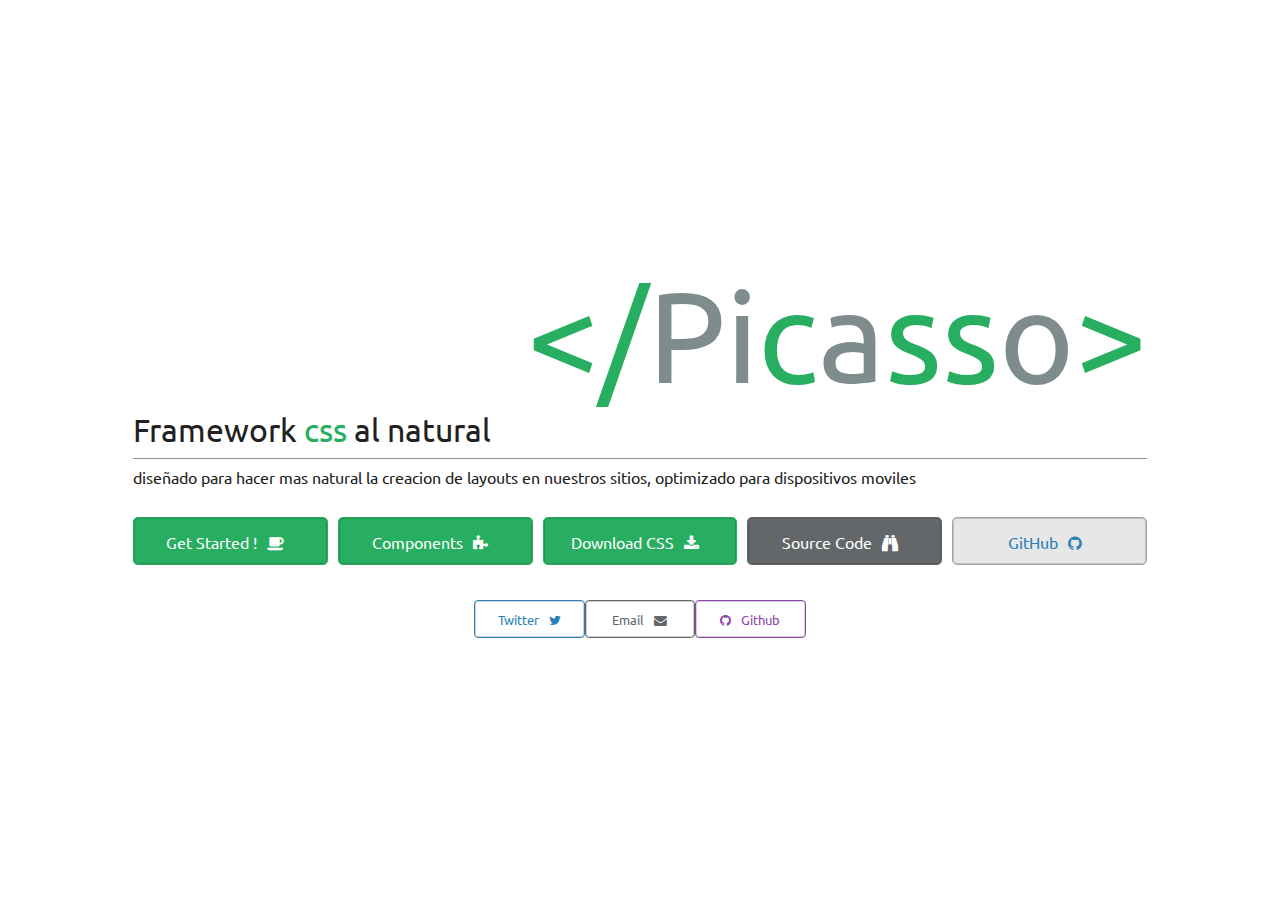
==== commit 5a46fd29: "Ver 0.1.0 Alpha" ====
--- a/index.html
+++ b/index.html
@@ -13,7 +13,7 @@
     <div class="index">
       <div class="fila">
         <div class="sm-1-1">
-          <div class="title t-right"><span class="code">&lt;/</span><span class="grey">Pi</span><span class="color">c</span><span class="grey">a</span><span class="color">ss</span><span class="grey">o</span><span class="code">&gt;</span></div>
+          <div class="title t-right"><a href="/"><span class="code">&lt;/</span><span class="grey">Pi</span><span class="color">c</span><span class="grey">a</span><span class="color">ss</span><span class="grey">o</span><span class="code">&gt;</span></a></div>
         </div>
         <div class="sm-1-1">
           <div class="sub">Framework<span class="color"> css </span>al natural</div>
--- a/css/picasso.css
+++ b/css/picasso.css
@@ -9,8 +9,17 @@
   font-size: 1em;
 }
 
-a, a:hover, a:link, a:active {
+a, a:link, a:visited {
   text-decoration: none;
+  color: #2980b9;
+}
+
+a:hover {
+  color: #20638f;
+}
+
+a:not(.btn) {
+  color: none;
 }
 
 hr {
@@ -149,14 +158,8 @@
 }
 
 .between {
-  display: -webkit-box;
-  display: -webkit-flex;
-  display: -ms-flexbox;
   display: flex;
-  -webkit-box-pack: justify;
-  -webkit-justify-content: space-between;
-      -ms-flex-pack: justify;
-          justify-content: space-between;
+  justify-content: space-between;
 }
 
 .fila {
@@ -5657,15 +5660,11 @@
 
 .btn:hover {
   text-shadow: 1px 1px 0 rgba(44, 62, 80, 0.5);
-  -webkit-transform: scale(1.01);
-      -ms-transform: scale(1.01);
-          transform: scale(1.01);
+  transform: scale(1.01);
 }
 
 .btn:active {
-  -webkit-transform: scale(0.99);
-      -ms-transform: scale(0.99);
-          transform: scale(0.99);
+  transform: scale(0.99);
 }
 
 .btn.tiny,
@@ -5681,15 +5680,11 @@
 }
 
 .d2 {
-  -webkit-transform: scale(0.7);
-      -ms-transform: scale(0.7);
-          transform: scale(0.7);
+  transform: scale(0.7);
 }
 
 .m2 {
-  -webkit-transform: scale(1.3);
-      -ms-transform: scale(1.3);
-          transform: scale(1.3);
+  transform: scale(1.3);
 }
 
 .btn-pila.block {
@@ -5706,7 +5701,7 @@
 .btn-primary > i,
 .btn-warning > i,
 .btn-danger > i {
-  color: #ffffff;
+  color: #ffffff !important;
 }
 
 .btn-link {
@@ -5734,7 +5729,7 @@
 }
 
 .btn-primary.outline, .btn-primary.outline > i {
-  color: #63676A;
+  color: #63676A  !important;
 }
 
 .btn-info {
@@ -5743,7 +5738,7 @@
 }
 
 .btn-info.outline, .btn-info.outline > i {
-  color: #2980b9;
+  color: #2980b9 !important;
 }
 
 .btn-sucess {
@@ -5752,7 +5747,7 @@
 }
 
 .btn-sucess.outline, .btn-sucess.outline > i {
-  color: #27ae60;
+  color: #27ae60 !important;
 }
 
 .btn-warning {
@@ -5761,7 +5756,7 @@
 }
 
 .btn-warning.outline, .btn-warning.outline > i {
-  color: #f39c12;
+  color: #f39c12 !important;
 }
 
 .btn-danger {
@@ -5770,7 +5765,7 @@
 }
 
 .btn-danger.outline, .btn-danger.outline > i {
-  color: #e74c3c;
+  color: #e74c3c !important;
 }
 
 .outline {
--- a/css/style.css
+++ b/css/style.css
@@ -1,21 +1,8 @@
 .index {
-  display: -webkit-box;
-  display: -webkit-flex;
-  display: -ms-flexbox;
   display: flex;
-  -webkit-box-orient: vertical;
-  -webkit-box-direction: normal;
-  -webkit-flex-direction: column;
-      -ms-flex-direction: column;
-          flex-direction: column;
-  -webkit-box-pack: center;
-  -webkit-justify-content: center;
-      -ms-flex-pack: center;
-          justify-content: center;
-  -webkit-box-align: center;
-  -webkit-align-items: center;
-      -ms-flex-align: center;
-          align-items: center;
+  flex-direction: column;
+  justify-content: center;
+  align-items: center;
   width: 100%;
   min-height: 100vh;
 }
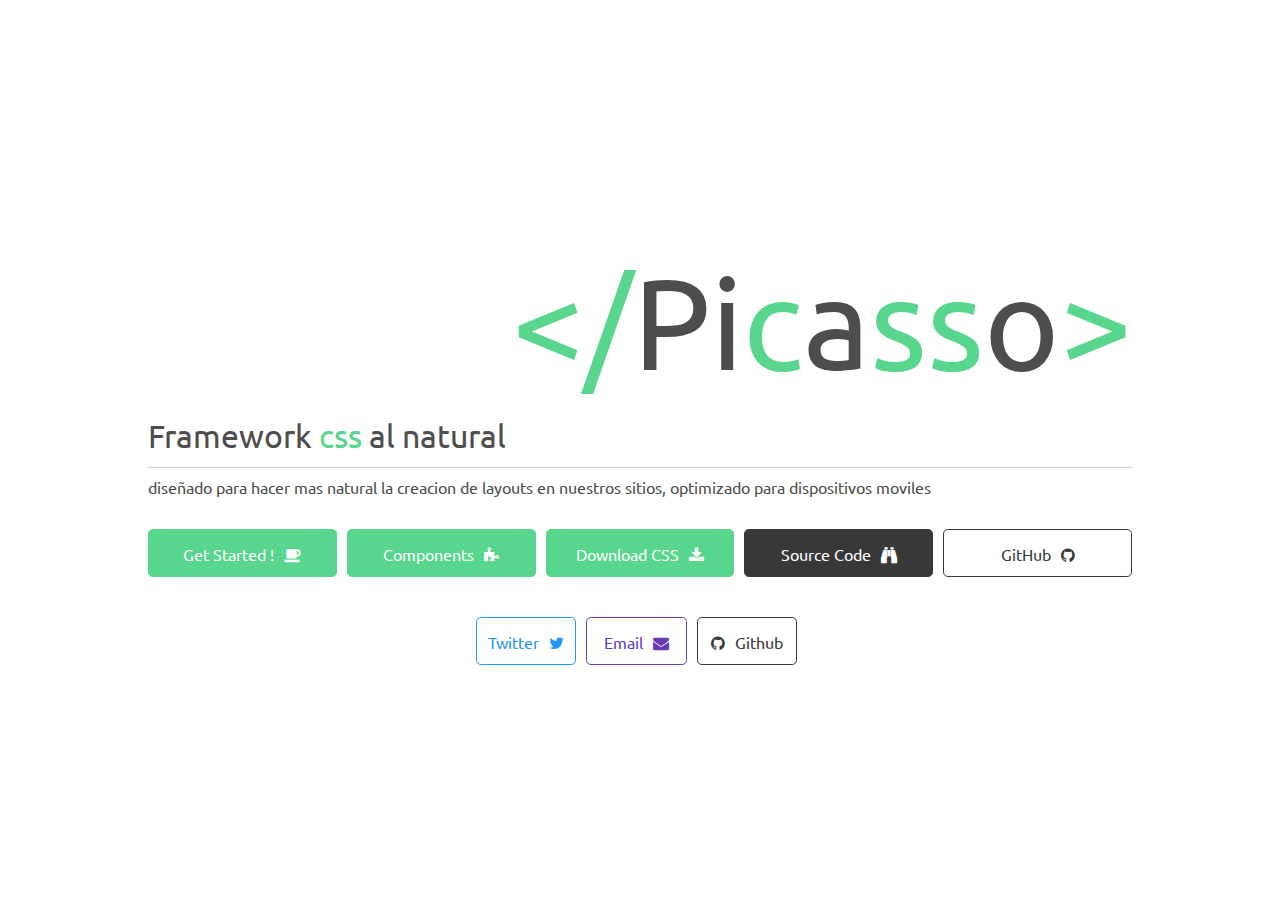
==== commit f4358710: "Ver 0.1.1 Alpha" ====
--- a/index.html
+++ b/index.html
@@ -28,21 +28,18 @@
         </div>
       </div>
       <div class="fila m-top-25">
-        <div class="md-1-5"><a href="#" class="block btn-icon right btn btn-sucess">Get Started !<i class="fa fa-coffee"></i></a></div>
-        <div class="md-1-5"><a href="components.html" class="block btn-icon right btn btn-sucess">Components<i class="fa fa-puzzle-piece"></i></a></div>
-        <div class="md-1-5"><a href="#" class="block btn-icon right btn btn-sucess">Download CSS<i class="fa fa-download"></i></a></div>
-        <div class="md-1-5"><a href="#" class="block btn-icon right btn btn-primary">Source Code<i class="fa fa-binoculars"></i></a></div>
-        <div class="md-1-5"><a href="#" class="block btn-icon right btn btn-default">GitHub<i class="fa fa-github"></i></a></div>
+        <div class="md-1-5"><a href="#" class="block btn-icon right btn btn-sucess"><span>Get Started !</span><i class="fa fa-coffee"></i></a></div>
+        <div class="md-1-5"><a href="components.html" class="block btn-icon right btn btn-sucess"><span>Components</span><i class="fa fa-puzzle-piece"></i></a></div>
+        <div class="md-1-5"><a href="#" class="block btn-icon right btn btn-sucess"><span>Download CSS</span><i class="fa fa-download"></i></a></div>
+        <div class="md-1-5"><a href="#" class="block btn-icon right btn btn-primary"><span>Source Code</span><i class="fa fa-binoculars"></i></a></div>
+        <div class="md-1-5"><a href="#" class="block btn-icon right btn btn-primary outline"><span>GitHub</span><i class="fa fa-github"></i></a></div>
       </div>
       <div class="fila m-top-25">
-        <div class="sm-1-3 push-sm-1-3 between">
-          <div class="btn btn-info btn-icon outline tiny block"><span>Twitter</span><i class="fa fa-twitter"></i></div>
-          <div class="btn btn-primary btn-icon outline tiny block"><span>Email</span><i class="fa fa-envelope"></i></div>
-          <div class="btn btn-link btn-icon outline tiny block"><i class="fa fa-github"></i><span>Github</span></div>
+        <div class="xs-1-1 sm-7-9 push-sm-1-9 lg-1-3 push-lg-1-3 between">
+          <div class="xs-1-3 btn btn-info btn-icon outline"><span class="hide-xs">Twitter</span><i class="fa fa-twitter"></i></div>
+          <div class="xs-1-3 btn btn-link btn-icon outline"><span class="hide-xs">Email</span><i class="fa fa-envelope"></i></div>
+          <div class="xs-1-3 btn btn-primary btn-icon outline"><i class="fa fa-github"></i><span class="hide-xs">Github</span></div>
         </div>
-        <div class="sm-1-5 push-sm-1-5"></div>
-        <div class="sm-1-5"></div>
-        <div class="sm-1-5"></div>
       </div>
     </div>
   </div>
--- a/css/picasso.css
+++ b/css/picasso.css
@@ -1,21 +1,67 @@
+@charset "UTF-8";
 @import url("http://fonts.googleapis.com/css?family=Ubuntu");
-@import url(https://maxcdn.bootstrapcdn.com/font-awesome/4.4.0/css/font-awesome.min.css);
-* {
+@import url("https://maxcdn.bootstrapcdn.com/font-awesome/4.4.0/css/font-awesome.min.css");
+/* // Presentacion de codigo de trabajo */
+*, *:after, *:before {
   box-sizing: border-box;
 }
 
 body {
+  color: #4d4d4d;
   font-family: 'Ubuntu';
   font-size: 1em;
+  line-height: 1.42857;
+}
+
+h1, h2, h3 {
+  display: block;
+  widht: 100%;
+  margin: 20px 0 10px 0;
+}
+
+h1 small, h2 small, h3 small {
+  font-size: 75%;
+}
+
+h4, h5, h5 {
+  margin: 10px 0 10px 0;
+}
+
+h4 small, h5 small, h5 small {
+  font-size: 80%;
+}
+
+h1 {
+  font-size: 2.25em;
+}
+
+h2 {
+  font-size: 1.95em;
+}
+
+h3 {
+  font-size: 1.65em;
+}
+
+h4 {
+  font-size: 1.35em;
+}
+
+h5 {
+  font-size: 1.05em;
+}
+
+h6 {
+  font-size: 0.75em;
 }
 
 a, a:link, a:visited {
   text-decoration: none;
-  color: #2980b9;
+  color: #2196f3;
 }
 
 a:hover {
-  color: #20638f;
+  color: #0960a5;
 }
 
 a:not(.btn) {
@@ -24,7 +70,791 @@
 
 hr {
   border: none;
-  border-top: 1px solid rgba(33, 33, 33, 0.5);
+  border-top: 1px solid rgba(158, 158, 158, 0.5);
+}
+
+.bg-rojo-c {
+  background-color: #f29f97 !important;
+}
+
+.bg-rojo {
+  background-color: #e74c3c !important;
+}
+
+.bg-rojo-o {
+  background-color: #a82315 !important;
+}
+
+.tcolor-rojo-c {
+  color: #f29f97 !important;
+}
+
+.tcolor-rojo {
+  color: #e74c3c !important;
+}
+
+.tcolor-rojo-o {
+  color: #a82315 !important;
+}
+
+.bg-rosa-c {
+  background-color: #f27ba3 !important;
+}
+
+.bg-rosa {
+  background-color: #e91e63 !important;
+}
+
+.bg-rosa-o {
+  background-color: #930e3b !important;
+}
+
+.tcolor-rosa-c {
+  color: #f27ba3 !important;
+}
+
+.tcolor-rosa {
+  color: #e91e63 !important;
+}
+
+.tcolor-rosa-o {
+  color: #930e3b !important;
+}
+
+.bg-purpura-c {
+  background-color: #ca61dc !important;
+}
+
+.bg-purpura {
+  background-color: #9c27b0 !important;
+}
+
+.bg-purpura-o {
+  background-color: #52145d !important;
+}
+
+.tcolor-purpura-c {
+  color: #ca61dc !important;
+}
+
+.tcolor-purpura {
+  color: #9c27b0 !important;
+}
+
+.tcolor-purpura-o {
+  color: #52145d !important;
+}
+
+.bg-violeta-c {
+  background-color: #9f80d7 !important;
+}
+
+.bg-violeta {
+  background-color: #673ab7 !important;
+}
+
+.bg-violeta-o {
+  background-color: #3b216a !important;
+}
+
+.tcolor-violeta-c {
+  color: #9f80d7 !important;
+}
+
+.tcolor-violeta {
+  color: #673ab7 !important;
+}
+
+.tcolor-violeta-o {
+  color: #3b216a !important;
+}
+
+.bg-indigo-c {
+  background-color: #8591d5 !important;
+}
+
+.bg-indigo {
+  background-color: #3f51b5 !important;
+}
+
+.bg-indigo-o {
+  background-color: #252f69 !important;
+}
+
+.tcolor-indigo-c {
+  color: #8591d5 !important;
+}
+
+.tcolor-indigo {
+  color: #3f51b5 !important;
+}
+
+.tcolor-indigo-o {
+  color: #252f69 !important;
+}
+
+.bg-azul-c {
+  background-color: #82c4f8 !important;
+}
+
+.bg-azul {
+  background-color: #2196f3 !important;
+}
+
+.bg-azul-o {
+  background-color: #0960a5 !important;
+}
+
+.tcolor-azul-c {
+  color: #82c4f8 !important;
+}
+
+.tcolor-azul {
+  color: #2196f3 !important;
+}
+
+.tcolor-azul-o {
+  color: #0960a5 !important;
+}
+
+.bg-oceano-c {
+  background-color: #60ccfd !important;
+}
+
+.bg-oceano {
+  background-color: #03a9f4 !important;
+}
+
+.bg-oceano-o {
+  background-color: #02638f !important;
+}
+
+.tcolor-oceano-c {
+  color: #60ccfd !important;
+}
+
+.tcolor-oceano {
+  color: #03a9f4 !important;
+}
+
+.tcolor-oceano-o {
+  color: #02638f !important;
+}
+
+.bg-cyan-c {
+  background-color: #3be9ff !important;
+}
+
+.bg-cyan {
+  background-color: #00bcd4 !important;
+}
+
+.bg-cyan-o {
+  background-color: #00626e !important;
+}
+
+.tcolor-cyan-c {
+  color: #3be9ff !important;
+}
+
+.tcolor-cyan {
+  color: #00bcd4 !important;
+}
+
+.tcolor-cyan-o {
+  color: #00626e !important;
+}
+
+.bg-teal-c {
+  background-color: #00fce4 !important;
+}
+
+.bg-teal {
+  background-color: #009688 !important;
+}
+
+.bg-teal-o {
+  background-color: #00302c !important;
+}
+
+.tcolor-teal-c {
+  color: #00fce4 !important;
+}
+
+.tcolor-teal {
+  color: #009688 !important;
+}
+
+.tcolor-teal-o {
+  color: #00302c !important;
+}
+
+.bg-verde-c {
+  background-color: #aaeac5 !important;
+}
+
+.bg-verde {
+  background-color: #58d68d !important;
+}
+
+.bg-verde-o {
+  background-color: #27a15a !important;
+}
+
+.tcolor-verde-c {
+  color: #aaeac5 !important;
+}
+
+.tcolor-verde {
+  color: #58d68d !important;
+}
+
+.tcolor-verde-o {
+  color: #27a15a !important;
+}
+
+.bg-aceituna-c {
+  background-color: #bcdc97 !important;
+}
+
+.bg-aceituna {
+  background-color: #8bc34a !important;
+}
+
+.bg-aceituna-o {
+  background-color: #577d2a !important;
+}
+
+.tcolor-aceituna-c {
+  color: #bcdc97 !important;
+}
+
+.tcolor-aceituna {
+  color: #8bc34a !important;
+}
+
+.tcolor-aceituna-o {
+  color: #577d2a !important;
+}
+
+.bg-lima-c {
+  background-color: #e3eb90 !important;
+}
+
+.bg-lima {
+  background-color: #cddc39 !important;
+}
+
+.bg-lima-o {
+  background-color: #89951a !important;
+}
+
+.tcolor-lima-c {
+  color: #e3eb90 !important;
+}
+
+.tcolor-lima {
+  color: #cddc39 !important;
+}
+
+.tcolor-lima-o {
+  color: #89951a !important;
+}
+
+.bg-amarillo-c {
+  background-color: #fff5a1 !important;
+}
+
+.bg-amarillo {
+  background-color: #ffeb3b !important;
+}
+
+.bg-amarillo-o {
+  background-color: #d4be00 !important;
+}
+
+.tcolor-amarillo-c {
+  color: #fff5a1 !important;
+}
+
+.tcolor-amarillo {
+  color: #ffeb3b !important;
+}
+
+.tcolor-amarillo-o {
+  color: #d4be00 !important;
+}
+
+.bg-amber-c {
+  background-color: #ffdb6d !important;
+}
+
+.bg-amber {
+  background-color: #ffc107 !important;
+}
+
+.bg-amber-o {
+  background-color: #a07800 !important;
+}
+
+.tcolor-amber-c {
+  color: #ffdb6d !important;
+}
+
+.tcolor-amber {
+  color: #ffc107 !important;
+}
+
+.tcolor-amber-o {
+  color: #a07800 !important;
+}
+
+.bg-naranja-c {
+  background-color: #ffc166 !important;
+}
+
+.bg-naranja {
+  background-color: #ff9800 !important;
+}
+
+.bg-naranja-o {
+  background-color: #995b00 !important;
+}
+
+.tcolor-naranja-c {
+  color: #ffc166 !important;
+}
+
+.tcolor-naranja {
+  color: #ff9800 !important;
+}
+
+.tcolor-naranja-o {
+  color: #995b00 !important;
+}
+
+.bg-calabaza-c {
+  background-color: #ffa588 !important;
+}
+
+.bg-calabaza {
+  background-color: #ff5722 !important;
+}
+
+.bg-calabaza-o {
+  background-color: #bb2d00 !important;
+}
+
+.tcolor-calabaza-c {
+  color: #ffa588 !important;
+}
+
+.tcolor-calabaza {
+  color: #ff5722 !important;
+}
+
+.tcolor-calabaza-o {
+  color: #bb2d00 !important;
+}
+
+.bg-marron-c {
+  background-color: #af8778 !important;
+}
+
+.bg-marron {
+  background-color: #795548 !important;
+}
+
+.bg-marron-o {
+  background-color: #392822 !important;
+}
+
+.tcolor-marron-c {
+  color: #af8778 !important;
+}
+
+.tcolor-marron {
+  color: #795548 !important;
+}
+
+.tcolor-marron-o {
+  color: #392822 !important;
+}
+
+.bg-gris-c {
+  background-color: #d1d1d1 !important;
+}
+
+.bg-gris {
+  background-color: #9e9e9e !important;
+}
+
+.bg-gris-o {
+  background-color: #6b6b6b !important;
+}
+
+.tcolor-gris-c {
+  color: #d1d1d1 !important;
+}
+
+.tcolor-gris {
+  color: #9e9e9e !important;
+}
+
+.tcolor-gris-o {
+  color: #6b6b6b !important;
+}
+
+.bg-asbesto-c {
+  background-color: #99aeb8 !important;
+}
+
+.bg-asbesto {
+  background-color: #607d8b !important;
+}
+
+.bg-asbesto-o {
+  background-color: #36474f !important;
+}
+
+.tcolor-asbesto-c {
+  color: #99aeb8 !important;
+}
+
+.tcolor-asbesto {
+  color: #607d8b !important;
+}
+
+.tcolor-asbesto-o {
+  color: #36474f !important;
+}
+
+.bg-carbon-c {
+  background-color: gray !important;
+}
+
+.bg-carbon {
+  background-color: #4d4d4d !important;
+}
+
+.bg-carbon-o {
+  background-color: #1a1a1a !important;
+}
+
+.tcolor-carbon-c {
+  color: gray !important;
+}
+
+.tcolor-carbon {
+  color: #4d4d4d !important;
+}
+
+.tcolor-carbon-o {
+  color: #1a1a1a !important;
+}
+
+.bg-blanco-c {
+  background-color: white !important;
+}
+
+.bg-blanco {
+  background-color: white !important;
+}
+
+.bg-blanco-o {
+  background-color: #cccccc !important;
+}
+
+.tcolor-blanco-c {
+  color: white !important;
+}
+
+.tcolor-blanco {
+  color: white !important;
+}
+
+.tcolor-blanco-o {
+  color: #cccccc !important;
+}
+
+.t-left {
+  text-align: left;
+}
+
+.t-right {
+  text-align: right;
+}
+
+.t-center {
+  text-align: center;
+}
+
+.t-justify {
+  text-align: justify;
+}
+
+.t-muted {
+  color: #9e9e9e;
+}
+
+.t-uppercase {
+  text-transform: uppercase;
+}
+
+.t-lowercase {
+  text-transform: lowercase;
+}
+
+.t-capitalize {
+  text-transform: capitalize;
+}
+
+.m-top-5 {
+  margin-top: 5px !important;
+}
+
+.m-top-10 {
+  margin-top: 10px !important;
+}
+
+.m-top-15 {
+  margin-top: 15px !important;
+}
+
+.m-top-20 {
+  margin-top: 20px !important;
+}
+
+.m-top-25 {
+  margin-top: 25px !important;
+}
+
+.m-left-5 {
+  margin-left: 5px !important;
+}
+
+.m-left-10 {
+  margin-left: 10px !important;
+}
+
+.m-left-15 {
+  margin-left: 15px !important;
+}
+
+.m-left-20 {
+  margin-left: 20px !important;
+}
+
+.m-left-25 {
+  margin-left: 25px !important;
+}
+
+.m-bottom-5 {
+  margin-bottom: 5px !important;
+}
+
+.m-bottom-10 {
+  margin-bottom: 10px !important;
+}
+
+.m-bottom-15 {
+  margin-bottom: 15px !important;
+}
+
+.m-bottom-20 {
+  margin-bottom: 20px !important;
+}
+
+.m-bottom-25 {
+  margin-bottom: 25px !important;
+}
+
+.m-right-5 {
+  margin-right: 5px !important;
+}
+
+.m-right-10 {
+  margin-right: 10px !important;
+}
+
+.m-right-15 {
+  margin-right: 15px !important;
+}
+
+.m-right-20 {
+  margin-right: 20px !important;
+}
+
+.m-right-25 {
+  margin-right: 25px !important;
+}
+
+.tab1:before {
+  content: "•  ";
+  color: rgba(255, 255, 255, 0.1);
+}
+
+.tab2:before {
+  content: "•  •  ";
+  color: rgba(255, 255, 255, 0.1);
+}
+
+.tab3:before {
+  content: "•  •  •  ";
+  color: rgba(255, 255, 255, 0.1);
+}
+
+.tab4:before {
+  content: "•  •  •  •  ";
+  color: rgba(255, 255, 255, 0.1);
+}
+
+.tab5:before {
+  content: "•  •  •  •  •  ";
+  color: rgba(255, 255, 255, 0.1);
+}
+
+.tab6:before {
+  content: "•  •  •  •  •  •  ";
+  color: rgba(255, 255, 255, 0.1);
+}
+
+.tab7:before {
+  content: "•  •  •  •  •  •  •  ";
+  color: rgba(255, 255, 255, 0.1);
+}
+
+.tab8:before {
+  content: "•  •  •  •  •  •  •  •  ";
+  color: rgba(255, 255, 255, 0.1);
+}
+
+.tab9:before {
+  content: "•  •  •  •  •  •  •  •  •  ";
+  color: rgba(255, 255, 255, 0.1);
+}
+
+@media all and (max-width: 479px) {
+  .hide-xs {
+    display: none;
+  }
+}
+
+@media all and (min-width: 480px) {
+  .hide-sm {
+    display: none !important;
+  }
+}
+
+@media all and (min-width: 768px) {
+  .hide-md {
+    display: none !important;
+  }
+}
+
+@media all and (min-width: 1024px) {
+  .hide-lg {
+    display: none !important;
+  }
+}
+
+.block {
+  width: 100% !important;
+}
+
+/* // Espaciado de los elementos */
+.between, .around {
+  display: flex;
+}
+
+.between {
+  justify-content: space-between;
+}
+
+.around {
+  justify-content: space-around;
+}
+
+/* // Redimension de los elementos */
+.d2 {
+  transform: scale(0.7);
+}
+
+.m2 {
+  transform: scale(1.3);
+}
+
+.inside, .inside:before {
+  color: #ffe821 !important;
+}
+
+ol.codigo {
+  position: relative;
+  width: 100%;
+  /* Color */
+  background: #1e1e1e;
+  color: white;
+  padding: 30px 8px 0 40px;
+  margin: 0 0 10px 0;
+  border: 2px solid #525252;
+  border-radius: 10px 10px 5px 5px;
+  font-family: courier;
+  font-size: .8em;
+  overflow: hidden;
+}
+
+@media (max-width: 480px) {
+  ol.codigo {
+    font-size: .7em;
+  }
+}
+
+@media (max-width: 768px) {
+  ol.codigo {
+    width: 100%;
+  }
+}
+
+ol.codigo:before {
+  position: absolute;
+  top: 0;
+  left: 0;
+  content: "< codigo />";
+  width: 100%;
+  line-height: 30px;
+  padding-right: 14.28571px;
+  font-weight: bold;
+  font-size: 20px;
+  text-align: right;
+  color: #d1d1d1;
+  background: #383838;
+}
+
+@media (max-width: 480px) {
+  ol.codigo:before {
+    font-size: 1em;
+  }
+}
+
+ol.codigo:after {
+  position: absolute;
+  top: 30px;
+  left: 0;
+  content: "";
+  background: rgba(5, 5, 5, 0.8);
+  width: 40px;
+  height: calc(100% - 30px);
+}
+
+ol.codigo li {
+  cursor: pointer;
+  color: #d1d1d1;
+  width: calc(100% + 10px);
+  padding-left: 10px;
+}
+
+ol.codigo li:hover {
+  background: rgba(56, 56, 56, 0.5);
 }
 
 .contenedor {
@@ -39,144 +869,44 @@
   }
 }
 
-.t-left {
-  text-align: left;
-}
-
-.t-right {
-  text-align: right;
-}
-
-.t-center {
-  text-align: center;
-}
-
-.t-justify {
-  text-align: justify;
-}
-
-.m-top-5 {
-  margin-top: 5px !important;
-}
-
-.m-top-10 {
-  margin-top: 10px !important;
-}
-
-.m-top-15 {
-  margin-top: 15px !important;
-}
-
-.m-top-20 {
-  margin-top: 20px !important;
-}
-
-.m-top-25 {
-  margin-top: 25px !important;
-}
-
-.m-left-5 {
-  margin-left: 5px !important;
-}
-
-.m-left-10 {
-  margin-left: 10px !important;
-}
-
-.m-left-15 {
-  margin-left: 15px !important;
-}
-
-.m-left-20 {
-  margin-left: 20px !important;
-}
-
-.m-left-25 {
-  margin-left: 25px !important;
-}
-
-.m-bottom-5 {
-  margin-bottom: 5px !important;
-}
-
-.m-bottom-10 {
-  margin-bottom: 10px !important;
-}
-
-.m-bottom-15 {
-  margin-bottom: 15px !important;
-}
-
-.m-bottom-20 {
-  margin-bottom: 20px !important;
-}
-
-.m-bottom-25 {
-  margin-bottom: 25px !important;
-}
-
-.m-right-5 {
-  margin-right: 5px !important;
-}
-
-.m-right-10 {
-  margin-right: 10px !important;
-}
-
-.m-right-15 {
-  margin-right: 15px !important;
-}
-
-.m-right-20 {
-  margin-right: 20px !important;
-}
-
-.m-right-25 {
-  margin-right: 25px !important;
-}
-
-@media all and (min-width: 240px) and (max-width: 480px) {
-  .hide-sm {
-    display: none !important;
-  }
-}
-
-@media all and (min-width: 481px) and (max-width: 768px) {
-  .hide-md {
-    display: none !important;
-  }
-}
-
-@media all and (min-width: 769px) and (max-width: 2560px) {
-  .hide-lg {
-    display: none !important;
-  }
-}
-
-.block {
-  width: 100% !important;
-}
-
-.between {
-  display: flex;
-  justify-content: space-between;
+@media (min-width: 768px) {
+  .contenedor {
+    width: 748px;
+  }
+}
+
+@media (min-width: 1024px) {
+  .contenedor {
+    width: 994px;
+  }
 }
 
 .fila {
-  font-size: 1rem;
-  margin: 5px 0;
+  position: relative;
+  margin: 5px auto;
+  padding: 0 5px;
   width: 100%;
+  overflow: auto;
+  clear: both;
+}
+
+.fila .fila {
+  padding: 0;
 }
 
 [class*="xs-"], [class*="sm-"], [class*="md-"], [class*="lg-"] {
+  position: relative;
   float: left;
-  padding-right: 5px;
-  padding-left: 5px;
   width: 100%;
+  margin-right: 10px;
+}
+
+[class*="xs-"]:last-child, [class*="sm-"]:last-child, [class*="md-"]:last-child, [class*="lg-"]:last-child {
+  margin-right: 0 !important;
 }
 
 .xs-1-1 {
-  width: 100%;
+  width: calc(100% - 0px);
 }
 
 .push-xs-1-1 {
@@ -184,7 +914,7 @@
 }
 
 .xs-1-2 {
-  width: 50%;
+  width: calc(50% - 5px);
 }
 
 .push-xs-1-2 {
@@ -192,7 +922,7 @@
 }
 
 .xs-1-3 {
-  width: 33.33333%;
+  width: calc(33.33333% - 6.66667px);
 }
 
 .push-xs-1-3 {
@@ -200,7 +930,7 @@
 }
 
 .xs-1-4 {
-  width: 25%;
+  width: calc(25% - 7.5px);
 }
 
 .push-xs-1-4 {
@@ -208,7 +938,7 @@
 }
 
 .xs-1-5 {
-  width: 20%;
+  width: calc(20% - 8px);
 }
 
 .push-xs-1-5 {
@@ -216,7 +946,7 @@
 }
 
 .xs-1-6 {
-  width: 16.66667%;
+  width: calc(16.66667% - 8.33333px);
 }
 
 .push-xs-1-6 {
@@ -224,7 +954,7 @@
 }
 
 .xs-1-7 {
-  width: 14.28571%;
+  width: calc(14.28571% - 8.57143px);
 }
 
 .push-xs-1-7 {
@@ -232,7 +962,7 @@
 }
 
 .xs-1-8 {
-  width: 12.5%;
+  width: calc(12.5% - 8.75px);
 }
 
 .push-xs-1-8 {
@@ -240,7 +970,7 @@
 }
 
 .xs-1-9 {
-  width: 11.11111%;
+  width: calc(11.11111% - 8.88889px);
 }
 
 .push-xs-1-9 {
@@ -248,7 +978,7 @@
 }
 
 .xs-1-10 {
-  width: 10%;
+  width: calc(10% - 9px);
 }
 
 .push-xs-1-10 {
@@ -256,7 +986,7 @@
 }
 
 .xs-1-11 {
-  width: 9.09091%;
+  width: calc(9.09091% - 9.09091px);
 }
 
 .push-xs-1-11 {
@@ -264,79 +994,15 @@
 }
 
 .xs-1-12 {
-  width: 8.33333%;
+  width: calc(8.33333% - 9.16667px);
 }
 
 .push-xs-1-12 {
   margin-left: 8.33333%;
 }
 
-.xs-1-13 {
-  width: 7.69231%;
-}
-
-.push-xs-1-13 {
-  margin-left: 7.69231%;
-}
-
-.xs-1-14 {
-  width: 7.14286%;
-}
-
-.push-xs-1-14 {
-  margin-left: 7.14286%;
-}
-
-.xs-1-15 {
-  width: 6.66667%;
-}
-
-.push-xs-1-15 {
-  margin-left: 6.66667%;
-}
-
-.xs-1-16 {
-  width: 6.25%;
-}
-
-.push-xs-1-16 {
-  margin-left: 6.25%;
-}
-
-.xs-1-17 {
-  width: 5.88235%;
-}
-
-.push-xs-1-17 {
-  margin-left: 5.88235%;
-}
-
-.xs-1-18 {
-  width: 5.55556%;
-}
-
-.push-xs-1-18 {
-  margin-left: 5.55556%;
-}
-
-.xs-1-19 {
-  width: 5.26316%;
-}
-
-.push-xs-1-19 {
-  margin-left: 5.26316%;
-}
-
-.xs-1-20 {
-  width: 5%;
-}
-
-.push-xs-1-20 {
-  margin-left: 5%;
-}
-
 .xs-2-2 {
-  width: 100%;
+  width: calc(100% - 0px);
 }
 
 .push-xs-2-2 {
@@ -344,7 +1010,7 @@
 }
 
 .xs-2-3 {
-  width: 66.66667%;
+  width: calc(66.66667% - 3.33333px);
 }
 
 .push-xs-2-3 {
@@ -352,7 +1018,7 @@
 }
 
 .xs-2-4 {
-  width: 50%;
+  width: calc(50% - 5px);
 }
 
 .push-xs-2-4 {
@@ -360,7 +1026,7 @@
 }
 
 .xs-2-5 {
-  width: 40%;
+  width: calc(40% - 6px);
 }
 
 .push-xs-2-5 {
@@ -368,7 +1034,7 @@
 }
 
 .xs-2-6 {
-  width: 33.33333%;
+  width: calc(33.33333% - 6.66667px);
 }
 
 .push-xs-2-6 {
@@ -376,7 +1042,7 @@
 }
 
 .xs-2-7 {
-  width: 28.57143%;
+  width: calc(28.57143% - 7.14286px);
 }
 
 .push-xs-2-7 {
@@ -384,7 +1050,7 @@
 }
 
 .xs-2-8 {
-  width: 25%;
+  width: calc(25% - 7.5px);
 }
 
 .push-xs-2-8 {
@@ -392,7 +1058,7 @@
 }
 
 .xs-2-9 {
-  width: 22.22222%;
+  width: calc(22.22222% - 7.77778px);
 }
 
 .push-xs-2-9 {
@@ -400,7 +1066,7 @@
 }
 
 .xs-2-10 {
-  width: 20%;
+  width: calc(20% - 8px);
 }
 
 .push-xs-2-10 {
@@ -408,7 +1074,7 @@
 }
 
 .xs-2-11 {
-  width: 18.18182%;
+  width: calc(18.18182% - 8.18182px);
 }
 
 .push-xs-2-11 {
@@ -416,79 +1082,15 @@
 }
 
 .xs-2-12 {
-  width: 16.66667%;
+  width: calc(16.66667% - 8.33333px);
 }
 
 .push-xs-2-12 {
   margin-left: 16.66667%;
 }
 
-.xs-2-13 {
-  width: 15.38462%;
-}
-
-.push-xs-2-13 {
-  margin-left: 15.38462%;
-}
-
-.xs-2-14 {
-  width: 14.28571%;
-}
-
-.push-xs-2-14 {
-  margin-left: 14.28571%;
-}
-
-.xs-2-15 {
-  width: 13.33333%;
-}
-
-.push-xs-2-15 {
-  margin-left: 13.33333%;
-}
-
-.xs-2-16 {
-  width: 12.5%;
-}
-
-.push-xs-2-16 {
-  margin-left: 12.5%;
-}
-
-.xs-2-17 {
-  width: 11.76471%;
-}
-
-.push-xs-2-17 {
-  margin-left: 11.76471%;
-}
-
-.xs-2-18 {
-  width: 11.11111%;
-}
-
-.push-xs-2-18 {
-  margin-left: 11.11111%;
-}
-
-.xs-2-19 {
-  width: 10.52632%;
-}
-
-.push-xs-2-19 {
-  margin-left: 10.52632%;
-}
-
-.xs-2-20 {
-  width: 10%;
-}
-
-.push-xs-2-20 {
-  margin-left: 10%;
-}
-
 .xs-3-3 {
-  width: 100%;
+  width: calc(100% - 0px);
 }
 
 .push-xs-3-3 {
@@ -496,7 +1098,7 @@
 }
 
 .xs-3-4 {
-  width: 75%;
+  width: calc(75% - 2.5px);
 }
 
 .push-xs-3-4 {
@@ -504,7 +1106,7 @@
 }
 
 .xs-3-5 {
-  width: 60%;
+  width: calc(60% - 4px);
 }
 
 .push-xs-3-5 {
@@ -512,7 +1114,7 @@
 }
 
 .xs-3-6 {
-  width: 50%;
+  width: calc(50% - 5px);
 }
 
 .push-xs-3-6 {
@@ -520,7 +1122,7 @@
 }
 
 .xs-3-7 {
-  width: 42.85714%;
+  width: calc(42.85714% - 5.71429px);
 }
 
 .push-xs-3-7 {
@@ -528,7 +1130,7 @@
 }
 
 .xs-3-8 {
-  width: 37.5%;
+  width: calc(37.5% - 6.25px);
 }
 
 .push-xs-3-8 {
@@ -536,7 +1138,7 @@
 }
 
 .xs-3-9 {
-  width: 33.33333%;
+  width: calc(33.33333% - 6.66667px);
 }
 
 .push-xs-3-9 {
@@ -544,7 +1146,7 @@
 }
 
 .xs-3-10 {
-  width: 30%;
+  width: calc(30% - 7px);
 }
 
 .push-xs-3-10 {
@@ -552,7 +1154,7 @@
 }
 
 .xs-3-11 {
-  width: 27.27273%;
+  width: calc(27.27273% - 7.27273px);
 }
 
 .push-xs-3-11 {
@@ -560,79 +1162,15 @@
 }
 
 .xs-3-12 {
-  width: 25%;
+  width: calc(25% - 7.5px);
 }
 
 .push-xs-3-12 {
   margin-left: 25%;
 }
 
-.xs-3-13 {
-  width: 23.07692%;
-}
-
-.push-xs-3-13 {
-  margin-left: 23.07692%;
-}
-
-.xs-3-14 {
-  width: 21.42857%;
-}
-
-.push-xs-3-14 {
-  margin-left: 21.42857%;
-}
-
-.xs-3-15 {
-  width: 20%;
-}
-
-.push-xs-3-15 {
-  margin-left: 20%;
-}
-
-.xs-3-16 {
-  width: 18.75%;
-}
-
-.push-xs-3-16 {
-  margin-left: 18.75%;
-}
-
-.xs-3-17 {
-  width: 17.64706%;
-}
-
-.push-xs-3-17 {
-  margin-left: 17.64706%;
-}
-
-.xs-3-18 {
-  width: 16.66667%;
-}
-
-.push-xs-3-18 {
-  margin-left: 16.66667%;
-}
-
-.xs-3-19 {
-  width: 15.78947%;
-}
-
-.push-xs-3-19 {
-  margin-left: 15.78947%;
-}
-
-.xs-3-20 {
-  width: 15%;
-}
-
-.push-xs-3-20 {
-  margin-left: 15%;
-}
-
 .xs-4-4 {
-  width: 100%;
+  width: calc(100% - 0px);
 }
 
 .push-xs-4-4 {
@@ -640,7 +1178,7 @@
 }
 
 .xs-4-5 {
-  width: 80%;
+  width: calc(80% - 2px);
 }
 
 .push-xs-4-5 {
@@ -648,7 +1186,7 @@
 }
 
 .xs-4-6 {
-  width: 66.66667%;
+  width: calc(66.66667% - 3.33333px);
 }
 
 .push-xs-4-6 {
@@ -656,7 +1194,7 @@
 }
 
 .xs-4-7 {
-  width: 57.14286%;
+  width: calc(57.14286% - 4.28571px);
 }
 
 .push-xs-4-7 {
@@ -664,7 +1202,7 @@
 }
 
 .xs-4-8 {
-  width: 50%;
+  width: calc(50% - 5px);
 }
 
 .push-xs-4-8 {
@@ -672,7 +1210,7 @@
 }
 
 .xs-4-9 {
-  width: 44.44444%;
+  width: calc(44.44444% - 5.55556px);
 }
 
 .push-xs-4-9 {
@@ -680,7 +1218,7 @@
 }
 
 .xs-4-10 {
-  width: 40%;
+  width: calc(40% - 6px);
 }
 
 .push-xs-4-10 {
@@ -688,7 +1226,7 @@
 }
 
 .xs-4-11 {
-  width: 36.36364%;
+  width: calc(36.36364% - 6.36364px);
 }
 
 .push-xs-4-11 {
@@ -696,79 +1234,15 @@
 }
 
 .xs-4-12 {
-  width: 33.33333%;
+  width: calc(33.33333% - 6.66667px);
 }
 
 .push-xs-4-12 {
   margin-left: 33.33333%;
 }
 
-.xs-4-13 {
-  width: 30.76923%;
-}
-
-.push-xs-4-13 {
-  margin-left: 30.76923%;
-}
-
-.xs-4-14 {
-  width: 28.57143%;
-}
-
-.push-xs-4-14 {
-  margin-left: 28.57143%;
-}
-
-.xs-4-15 {
-  width: 26.66667%;
-}
-
-.push-xs-4-15 {
-  margin-left: 26.66667%;
-}
-
-.xs-4-16 {
-  width: 25%;
-}
-
-.push-xs-4-16 {
-  margin-left: 25%;
-}
-
-.xs-4-17 {
-  width: 23.52941%;
-}
-
-.push-xs-4-17 {
-  margin-left: 23.52941%;
-}
-
-.xs-4-18 {
-  width: 22.22222%;
-}
-
-.push-xs-4-18 {
-  margin-left: 22.22222%;
-}
-
-.xs-4-19 {
-  width: 21.05263%;
-}
-
-.push-xs-4-19 {
-  margin-left: 21.05263%;
-}
-
-.xs-4-20 {
-  width: 20%;
-}
-
-.push-xs-4-20 {
-  margin-left: 20%;
-}
-
 .xs-5-5 {
-  width: 100%;
+  width: calc(100% - 0px);
 }
 
 .push-xs-5-5 {
@@ -776,7 +1250,7 @@
 }
 
 .xs-5-6 {
-  width: 83.33333%;
+  width: calc(83.33333% - 1.66667px);
 }
 
 .push-xs-5-6 {
@@ -784,7 +1258,7 @@
 }
 
 .xs-5-7 {
-  width: 71.42857%;
+  width: calc(71.42857% - 2.85714px);
 }
 
 .push-xs-5-7 {
@@ -792,7 +1266,7 @@
 }
 
 .xs-5-8 {
-  width: 62.5%;
+  width: calc(62.5% - 3.75px);
 }
 
 .push-xs-5-8 {
@@ -800,7 +1274,7 @@
 }
 
 .xs-5-9 {
-  width: 55.55556%;
+  width: calc(55.55556% - 4.44444px);
 }
 
 .push-xs-5-9 {
@@ -808,7 +1282,7 @@
 }
 
 .xs-5-10 {
-  width: 50%;
+  width: calc(50% - 5px);
 }
 
 .push-xs-5-10 {
@@ -816,7 +1290,7 @@
 }
 
 .xs-5-11 {
-  width: 45.45455%;
+  width: calc(45.45455% - 5.45455px);
 }
 
 .push-xs-5-11 {
@@ -824,79 +1298,15 @@
 }
 
 .xs-5-12 {
-  width: 41.66667%;
+  width: calc(41.66667% - 5.83333px);
 }
 
 .push-xs-5-12 {
   margin-left: 41.66667%;
 }
 
-.xs-5-13 {
-  width: 38.46154%;
-}
-
-.push-xs-5-13 {
-  margin-left: 38.46154%;
-}
-
-.xs-5-14 {
-  width: 35.71429%;
-}
-
-.push-xs-5-14 {
-  margin-left: 35.71429%;
-}
-
-.xs-5-15 {
-  width: 33.33333%;
-}
-
-.push-xs-5-15 {
-  margin-left: 33.33333%;
-}
-
-.xs-5-16 {
-  width: 31.25%;
-}
-
-.push-xs-5-16 {
-  margin-left: 31.25%;
-}
-
-.xs-5-17 {
-  width: 29.41176%;
-}
-
-.push-xs-5-17 {
-  margin-left: 29.41176%;
-}
-
-.xs-5-18 {
-  width: 27.77778%;
-}
-
-.push-xs-5-18 {
-  margin-left: 27.77778%;
-}
-
-.xs-5-19 {
-  width: 26.31579%;
-}
-
-.push-xs-5-19 {
-  margin-left: 26.31579%;
-}
-
-.xs-5-20 {
-  width: 25%;
-}
-
-.push-xs-5-20 {
-  margin-left: 25%;
-}
-
 .xs-6-6 {
-  width: 100%;
+  width: calc(100% - 0px);
 }
 
 .push-xs-6-6 {
@@ -904,7 +1314,7 @@
 }
 
 .xs-6-7 {
-  width: 85.71429%;
+  width: calc(85.71429% - 1.42857px);
 }
 
 .push-xs-6-7 {
@@ -912,7 +1322,7 @@
 }
 
 .xs-6-8 {
-  width: 75%;
+  width: calc(75% - 2.5px);
 }
 
 .push-xs-6-8 {
@@ -920,7 +1330,7 @@
 }
 
 .xs-6-9 {
-  width: 66.66667%;
+  width: calc(66.66667% - 3.33333px);
 }
 
 .push-xs-6-9 {
@@ -928,7 +1338,7 @@
 }
 
 .xs-6-10 {
-  width: 60%;
+  width: calc(60% - 4px);
 }
 
 .push-xs-6-10 {
@@ -936,7 +1346,7 @@
 }
 
 .xs-6-11 {
-  width: 54.54545%;
+  width: calc(54.54545% - 4.54545px);
 }
 
 .push-xs-6-11 {
@@ -944,79 +1354,15 @@
 }
 
 .xs-6-12 {
-  width: 50%;
+  width: calc(50% - 5px);
 }
 
 .push-xs-6-12 {
   margin-left: 50%;
 }
 
-.xs-6-13 {
-  width: 46.15385%;
-}
-
-.push-xs-6-13 {
-  margin-left: 46.15385%;
-}
-
-.xs-6-14 {
-  width: 42.85714%;
-}
-
-.push-xs-6-14 {
-  margin-left: 42.85714%;
-}
-
-.xs-6-15 {
-  width: 40%;
-}
-
-.push-xs-6-15 {
-  margin-left: 40%;
-}
-
-.xs-6-16 {
-  width: 37.5%;
-}
-
-.push-xs-6-16 {
-  margin-left: 37.5%;
-}
-
-.xs-6-17 {
-  width: 35.29412%;
-}
-
-.push-xs-6-17 {
-  margin-left: 35.29412%;
-}
-
-.xs-6-18 {
-  width: 33.33333%;
-}
-
-.push-xs-6-18 {
-  margin-left: 33.33333%;
-}
-
-.xs-6-19 {
-  width: 31.57895%;
-}
-
-.push-xs-6-19 {
-  margin-left: 31.57895%;
-}
-
-.xs-6-20 {
-  width: 30%;
-}
-
-.push-xs-6-20 {
-  margin-left: 30%;
-}
-
 .xs-7-7 {
-  width: 100%;
+  width: calc(100% - 0px);
 }
 
 .push-xs-7-7 {
@@ -1024,7 +1370,7 @@
 }
 
 .xs-7-8 {
-  width: 87.5%;
+  width: calc(87.5% - 1.25px);
 }
 
 .push-xs-7-8 {
@@ -1032,7 +1378,7 @@
 }
 
 .xs-7-9 {
-  width: 77.77778%;
+  width: calc(77.77778% - 2.22222px);
 }
 
 .push-xs-7-9 {
@@ -1040,7 +1386,7 @@
 }
 
 .xs-7-10 {
-  width: 70%;
+  width: calc(70% - 3px);
 }
 
 .push-xs-7-10 {
@@ -1048,7 +1394,7 @@
 }
 
 .xs-7-11 {
-  width: 63.63636%;
+  width: calc(63.63636% - 3.63636px);
 }
 
 .push-xs-7-11 {
@@ -1056,79 +1402,15 @@
 }
 
 .xs-7-12 {
-  width: 58.33333%;
+  width: calc(58.33333% - 4.16667px);
 }
 
 .push-xs-7-12 {
   margin-left: 58.33333%;
 }
 
-.xs-7-13 {
-  width: 53.84615%;
-}
-
-.push-xs-7-13 {
-  margin-left: 53.84615%;
-}
-
-.xs-7-14 {
-  width: 50%;
-}
-
-.push-xs-7-14 {
-  margin-left: 50%;
-}
-
-.xs-7-15 {
-  width: 46.66667%;
-}
-
-.push-xs-7-15 {
-  margin-left: 46.66667%;
-}
-
-.xs-7-16 {
-  width: 43.75%;
-}
-
-.push-xs-7-16 {
-  margin-left: 43.75%;
-}
-
-.xs-7-17 {
-  width: 41.17647%;
-}
-
-.push-xs-7-17 {
-  margin-left: 41.17647%;
-}
-
-.xs-7-18 {
-  width: 38.88889%;
-}
-
-.push-xs-7-18 {
-  margin-left: 38.88889%;
-}
-
-.xs-7-19 {
-  width: 36.84211%;
-}
-
-.push-xs-7-19 {
-  margin-left: 36.84211%;
-}
-
-.xs-7-20 {
-  width: 35%;
-}
-
-.push-xs-7-20 {
-  margin-left: 35%;
-}
-
 .xs-8-8 {
-  width: 100%;
+  width: calc(100% - 0px);
 }
 
 .push-xs-8-8 {
@@ -1136,7 +1418,7 @@
 }
 
 .xs-8-9 {
-  width: 88.88889%;
+  width: calc(88.88889% - 1.11111px);
 }
 
 .push-xs-8-9 {
@@ -1144,7 +1426,7 @@
 }
 
 .xs-8-10 {
-  width: 80%;
+  width: calc(80% - 2px);
 }
 
 .push-xs-8-10 {
@@ -1152,7 +1434,7 @@
 }
 
 .xs-8-11 {
-  width: 72.72727%;
+  width: calc(72.72727% - 2.72727px);
 }
 
 .push-xs-8-11 {
@@ -1160,79 +1442,15 @@
 }
 
 .xs-8-12 {
-  width: 66.66667%;
+  width: calc(66.66667% - 3.33333px);
 }
 
 .push-xs-8-12 {
   margin-left: 66.66667%;
 }
 
-.xs-8-13 {
-  width: 61.53846%;
-}
-
-.push-xs-8-13 {
-  margin-left: 61.53846%;
-}
-
-.xs-8-14 {
-  width: 57.14286%;
-}
-
-.push-xs-8-14 {
-  margin-left: 57.14286%;
-}
-
-.xs-8-15 {
-  width: 53.33333%;
-}
-
-.push-xs-8-15 {
-  margin-left: 53.33333%;
-}
-
-.xs-8-16 {
-  width: 50%;
-}
-
-.push-xs-8-16 {
-  margin-left: 50%;
-}
-
-.xs-8-17 {
-  width: 47.05882%;
-}
-
-.push-xs-8-17 {
-  margin-left: 47.05882%;
-}
-
-.xs-8-18 {
-  width: 44.44444%;
-}
-
-.push-xs-8-18 {
-  margin-left: 44.44444%;
-}
-
-.xs-8-19 {
-  width: 42.10526%;
-}
-
-.push-xs-8-19 {
-  margin-left: 42.10526%;
-}
-
-.xs-8-20 {
-  width: 40%;
-}
-
-.push-xs-8-20 {
-  margin-left: 40%;
-}
-
 .xs-9-9 {
-  width: 100%;
+  width: calc(100% - 0px);
 }
 
 .push-xs-9-9 {
@@ -1240,7 +1458,7 @@
 }
 
 .xs-9-10 {
-  width: 90%;
+  width: calc(90% - 1px);
 }
 
 .push-xs-9-10 {
@@ -1248,7 +1466,7 @@
 }
 
 .xs-9-11 {
-  width: 81.81818%;
+  width: calc(81.81818% - 1.81818px);
 }
 
 .push-xs-9-11 {
@@ -1256,79 +1474,15 @@
 }
 
 .xs-9-12 {
-  width: 75%;
+  width: calc(75% - 2.5px);
 }
 
 .push-xs-9-12 {
   margin-left: 75%;
 }
 
-.xs-9-13 {
-  width: 69.23077%;
-}
-
-.push-xs-9-13 {
-  margin-left: 69.23077%;
-}
-
-.xs-9-14 {
-  width: 64.28571%;
-}
-
-.push-xs-9-14 {
-  margin-left: 64.28571%;
-}
-
-.xs-9-15 {
-  width: 60%;
-}
-
-.push-xs-9-15 {
-  margin-left: 60%;
-}
-
-.xs-9-16 {
-  width: 56.25%;
-}
-
-.push-xs-9-16 {
-  margin-left: 56.25%;
-}
-
-.xs-9-17 {
-  width: 52.94118%;
-}
-
-.push-xs-9-17 {
-  margin-left: 52.94118%;
-}
-
-.xs-9-18 {
-  width: 50%;
-}
-
-.push-xs-9-18 {
-  margin-left: 50%;
-}
-
-.xs-9-19 {
-  width: 47.36842%;
-}
-
-.push-xs-9-19 {
-  margin-left: 47.36842%;
-}
-
-.xs-9-20 {
-  width: 45%;
-}
-
-.push-xs-9-20 {
-  margin-left: 45%;
-}
-
 .xs-10-10 {
-  width: 100%;
+  width: calc(100% - 0px);
 }
 
 .push-xs-10-10 {
@@ -1336,7 +1490,7 @@
 }
 
 .xs-10-11 {
-  width: 90.90909%;
+  width: calc(90.90909% - 0.90909px);
 }
 
 .push-xs-10-11 {
@@ -1344,79 +1498,15 @@
 }
 
 .xs-10-12 {
-  width: 83.33333%;
+  width: calc(83.33333% - 1.66667px);
 }
 
 .push-xs-10-12 {
   margin-left: 83.33333%;
 }
 
-.xs-10-13 {
-  width: 76.92308%;
-}
-
-.push-xs-10-13 {
-  margin-left: 76.92308%;
-}
-
-.xs-10-14 {
-  width: 71.42857%;
-}
-
-.push-xs-10-14 {
-  margin-left: 71.42857%;
-}
-
-.xs-10-15 {
-  width: 66.66667%;
-}
-
-.push-xs-10-15 {
-  margin-left: 66.66667%;
-}
-
-.xs-10-16 {
-  width: 62.5%;
-}
-
-.push-xs-10-16 {
-  margin-left: 62.5%;
-}
-
-.xs-10-17 {
-  width: 58.82353%;
-}
-
-.push-xs-10-17 {
-  margin-left: 58.82353%;
-}
-
-.xs-10-18 {
-  width: 55.55556%;
-}
-
-.push-xs-10-18 {
-  margin-left: 55.55556%;
-}
-
-.xs-10-19 {
-  width: 52.63158%;
-}
-
-.push-xs-10-19 {
-  margin-left: 52.63158%;
-}
-
-.xs-10-20 {
-  width: 50%;
-}
-
-.push-xs-10-20 {
-  margin-left: 50%;
-}
-
 .xs-11-11 {
-  width: 100%;
+  width: calc(100% - 0px);
 }
 
 .push-xs-11-11 {
@@ -1424,4271 +1514,1455 @@
 }
 
 .xs-11-12 {
-  width: 91.66667%;
+  width: calc(91.66667% - 0.83333px);
 }
 
 .push-xs-11-12 {
   margin-left: 91.66667%;
 }
 
-.xs-11-13 {
-  width: 84.61538%;
-}
-
-.push-xs-11-13 {
-  margin-left: 84.61538%;
-}
-
-.xs-11-14 {
-  width: 78.57143%;
-}
-
-.push-xs-11-14 {
-  margin-left: 78.57143%;
-}
-
-.xs-11-15 {
-  width: 73.33333%;
-}
-
-.push-xs-11-15 {
-  margin-left: 73.33333%;
-}
-
-.xs-11-16 {
-  width: 68.75%;
-}
-
-.push-xs-11-16 {
-  margin-left: 68.75%;
-}
-
-.xs-11-17 {
-  width: 64.70588%;
-}
-
-.push-xs-11-17 {
-  margin-left: 64.70588%;
-}
-
-.xs-11-18 {
-  width: 61.11111%;
-}
-
-.push-xs-11-18 {
-  margin-left: 61.11111%;
-}
-
-.xs-11-19 {
-  width: 57.89474%;
-}
-
-.push-xs-11-19 {
-  margin-left: 57.89474%;
-}
-
-.xs-11-20 {
-  width: 55%;
-}
-
-.push-xs-11-20 {
-  margin-left: 55%;
-}
-
 .xs-12-12 {
-  width: 100%;
+  width: calc(100% - 0px);
 }
 
 .push-xs-12-12 {
   margin-left: 100%;
 }
 
-.xs-12-13 {
-  width: 92.30769%;
-}
-
-.push-xs-12-13 {
-  margin-left: 92.30769%;
-}
-
-.xs-12-14 {
-  width: 85.71429%;
-}
-
-.push-xs-12-14 {
-  margin-left: 85.71429%;
-}
-
-.xs-12-15 {
-  width: 80%;
-}
-
-.push-xs-12-15 {
-  margin-left: 80%;
-}
-
-.xs-12-16 {
-  width: 75%;
-}
-
-.push-xs-12-16 {
-  margin-left: 75%;
-}
-
-.xs-12-17 {
-  width: 70.58824%;
-}
-
-.push-xs-12-17 {
-  margin-left: 70.58824%;
-}
-
-.xs-12-18 {
-  width: 66.66667%;
-}
-
-.push-xs-12-18 {
-  margin-left: 66.66667%;
-}
-
-.xs-12-19 {
-  width: 63.15789%;
-}
-
-.push-xs-12-19 {
-  margin-left: 63.15789%;
-}
-
-.xs-12-20 {
-  width: 60%;
-}
-
-.push-xs-12-20 {
-  margin-left: 60%;
-}
-
-.xs-13-13 {
-  width: 100%;
-}
-
-.push-xs-13-13 {
-  margin-left: 100%;
-}
-
-.xs-13-14 {
-  width: 92.85714%;
-}
-
-.push-xs-13-14 {
-  margin-left: 92.85714%;
-}
-
-.xs-13-15 {
-  width: 86.66667%;
-}
-
-.push-xs-13-15 {
-  margin-left: 86.66667%;
-}
-
-.xs-13-16 {
-  width: 81.25%;
-}
-
-.push-xs-13-16 {
-  margin-left: 81.25%;
-}
-
-.xs-13-17 {
-  width: 76.47059%;
-}
-
-.push-xs-13-17 {
-  margin-left: 76.47059%;
-}
-
-.xs-13-18 {
-  width: 72.22222%;
-}
-
-.push-xs-13-18 {
-  margin-left: 72.22222%;
-}
-
-.xs-13-19 {
-  width: 68.42105%;
-}
-
-.push-xs-13-19 {
-  margin-left: 68.42105%;
-}
-
-.xs-13-20 {
-  width: 65%;
-}
-
-.push-xs-13-20 {
-  margin-left: 65%;
-}
-
-.xs-14-14 {
-  width: 100%;
-}
-
-.push-xs-14-14 {
-  margin-left: 100%;
-}
-
-.xs-14-15 {
-  width: 93.33333%;
-}
-
-.push-xs-14-15 {
-  margin-left: 93.33333%;
-}
-
-.xs-14-16 {
-  width: 87.5%;
-}
-
-.push-xs-14-16 {
-  margin-left: 87.5%;
-}
-
-.xs-14-17 {
-  width: 82.35294%;
-}
-
-.push-xs-14-17 {
-  margin-left: 82.35294%;
-}
-
-.xs-14-18 {
-  width: 77.77778%;
-}
-
-.push-xs-14-18 {
-  margin-left: 77.77778%;
-}
-
-.xs-14-19 {
-  width: 73.68421%;
-}
-
-.push-xs-14-19 {
-  margin-left: 73.68421%;
-}
-
-.xs-14-20 {
-  width: 70%;
-}
-
-.push-xs-14-20 {
-  margin-left: 70%;
-}
-
-.xs-15-15 {
-  width: 100%;
-}
-
-.push-xs-15-15 {
-  margin-left: 100%;
-}
-
-.xs-15-16 {
-  width: 93.75%;
-}
-
-.push-xs-15-16 {
-  margin-left: 93.75%;
-}
-
-.xs-15-17 {
-  width: 88.23529%;
-}
-
-.push-xs-15-17 {
-  margin-left: 88.23529%;
-}
-
-.xs-15-18 {
-  width: 83.33333%;
-}
-
-.push-xs-15-18 {
-  margin-left: 83.33333%;
-}
-
-.xs-15-19 {
-  width: 78.94737%;
-}
-
-.push-xs-15-19 {
-  margin-left: 78.94737%;
-}
-
-.xs-15-20 {
-  width: 75%;
-}
-
-.push-xs-15-20 {
-  margin-left: 75%;
-}
-
-.xs-16-16 {
-  width: 100%;
-}
-
-.push-xs-16-16 {
-  margin-left: 100%;
-}
-
-.xs-16-17 {
-  width: 94.11765%;
-}
-
-.push-xs-16-17 {
-  margin-left: 94.11765%;
-}
-
-.xs-16-18 {
-  width: 88.88889%;
-}
-
-.push-xs-16-18 {
-  margin-left: 88.88889%;
-}
-
-.xs-16-19 {
-  width: 84.21053%;
-}
-
-.push-xs-16-19 {
-  margin-left: 84.21053%;
-}
-
-.xs-16-20 {
-  width: 80%;
-}
-
-.push-xs-16-20 {
-  margin-left: 80%;
-}
-
-.xs-17-17 {
-  width: 100%;
-}
-
-.push-xs-17-17 {
-  margin-left: 100%;
-}
-
-.xs-17-18 {
-  width: 94.44444%;
-}
-
-.push-xs-17-18 {
-  margin-left: 94.44444%;
-}
-
-.xs-17-19 {
-  width: 89.47368%;
-}
-
-.push-xs-17-19 {
-  margin-left: 89.47368%;
-}
-
-.xs-17-20 {
-  width: 85%;
-}
-
-.push-xs-17-20 {
-  margin-left: 85%;
-}
-
-.xs-18-18 {
-  width: 100%;
-}
-
-.push-xs-18-18 {
-  margin-left: 100%;
-}
-
-.xs-18-19 {
-  width: 94.73684%;
-}
-
-.push-xs-18-19 {
-  margin-left: 94.73684%;
-}
-
-.xs-18-20 {
-  width: 90%;
-}
-
-.push-xs-18-20 {
-  margin-left: 90%;
-}
-
-.xs-19-19 {
-  width: 100%;
-}
-
-.push-xs-19-19 {
-  margin-left: 100%;
-}
-
-.xs-19-20 {
-  width: 95%;
-}
-
-.push-xs-19-20 {
-  margin-left: 95%;
-}
-
-.xs-20-20 {
-  width: 100%;
-}
-
-.push-xs-20-20 {
-  margin-left: 100%;
-}
-
 @media screen and (min-width: 480px) {
   .sm-1-1 {
-    width: 100%;
+    width: calc(100% - 0px);
   }
   .push-sm-1-1 {
     margin-left: 100%;
   }
   .sm-1-2 {
-    width: 50%;
+    width: calc(50% - 5px);
   }
   .push-sm-1-2 {
     margin-left: 50%;
   }
   .sm-1-3 {
-    width: 33.33333%;
+    width: calc(33.33333% - 6.66667px);
   }
   .push-sm-1-3 {
     margin-left: 33.33333%;
   }
   .sm-1-4 {
-    width: 25%;
+    width: calc(25% - 7.5px);
   }
   .push-sm-1-4 {
     margin-left: 25%;
   }
   .sm-1-5 {
-    width: 20%;
+    width: calc(20% - 8px);
   }
   .push-sm-1-5 {
     margin-left: 20%;
   }
   .sm-1-6 {
-    width: 16.66667%;
+    width: calc(16.66667% - 8.33333px);
   }
   .push-sm-1-6 {
     margin-left: 16.66667%;
   }
   .sm-1-7 {
-    width: 14.28571%;
+    width: calc(14.28571% - 8.57143px);
   }
   .push-sm-1-7 {
     margin-left: 14.28571%;
   }
   .sm-1-8 {
-    width: 12.5%;
+    width: calc(12.5% - 8.75px);
   }
   .push-sm-1-8 {
     margin-left: 12.5%;
   }
   .sm-1-9 {
-    width: 11.11111%;
+    width: calc(11.11111% - 8.88889px);
   }
   .push-sm-1-9 {
     margin-left: 11.11111%;
   }
   .sm-1-10 {
-    width: 10%;
+    width: calc(10% - 9px);
   }
   .push-sm-1-10 {
     margin-left: 10%;
   }
   .sm-1-11 {
-    width: 9.09091%;
+    width: calc(9.09091% - 9.09091px);
   }
   .push-sm-1-11 {
     margin-left: 9.09091%;
   }
   .sm-1-12 {
-    width: 8.33333%;
+    width: calc(8.33333% - 9.16667px);
   }
   .push-sm-1-12 {
     margin-left: 8.33333%;
   }
-  .sm-1-13 {
-    width: 7.69231%;
-  }
-  .push-sm-1-13 {
-    margin-left: 7.69231%;
-  }
-  .sm-1-14 {
-    width: 7.14286%;
-  }
-  .push-sm-1-14 {
-    margin-left: 7.14286%;
-  }
-  .sm-1-15 {
-    width: 6.66667%;
-  }
-  .push-sm-1-15 {
-    margin-left: 6.66667%;
-  }
-  .sm-1-16 {
-    width: 6.25%;
-  }
-  .push-sm-1-16 {
-    margin-left: 6.25%;
-  }
-  .sm-1-17 {
-    width: 5.88235%;
-  }
-  .push-sm-1-17 {
-    margin-left: 5.88235%;
-  }
-  .sm-1-18 {
-    width: 5.55556%;
-  }
-  .push-sm-1-18 {
-    margin-left: 5.55556%;
-  }
-  .sm-1-19 {
-    width: 5.26316%;
-  }
-  .push-sm-1-19 {
-    margin-left: 5.26316%;
-  }
-  .sm-1-20 {
-    width: 5%;
-  }
-  .push-sm-1-20 {
-    margin-left: 5%;
-  }
   .sm-2-2 {
-    width: 100%;
+    width: calc(100% - 0px);
   }
   .push-sm-2-2 {
     margin-left: 100%;
   }
   .sm-2-3 {
-    width: 66.66667%;
+    width: calc(66.66667% - 3.33333px);
   }
   .push-sm-2-3 {
     margin-left: 66.66667%;
   }
   .sm-2-4 {
-    width: 50%;
+    width: calc(50% - 5px);
   }
   .push-sm-2-4 {
     margin-left: 50%;
   }
   .sm-2-5 {
-    width: 40%;
+    width: calc(40% - 6px);
   }
   .push-sm-2-5 {
     margin-left: 40%;
   }
   .sm-2-6 {
-    width: 33.33333%;
+    width: calc(33.33333% - 6.66667px);
   }
   .push-sm-2-6 {
     margin-left: 33.33333%;
   }
   .sm-2-7 {
-    width: 28.57143%;
+    width: calc(28.57143% - 7.14286px);
   }
   .push-sm-2-7 {
     margin-left: 28.57143%;
   }
   .sm-2-8 {
-    width: 25%;
+    width: calc(25% - 7.5px);
   }
   .push-sm-2-8 {
     margin-left: 25%;
   }
   .sm-2-9 {
-    width: 22.22222%;
+    width: calc(22.22222% - 7.77778px);
   }
   .push-sm-2-9 {
     margin-left: 22.22222%;
   }
   .sm-2-10 {
-    width: 20%;
+    width: calc(20% - 8px);
   }
   .push-sm-2-10 {
     margin-left: 20%;
   }
   .sm-2-11 {
-    width: 18.18182%;
+    width: calc(18.18182% - 8.18182px);
   }
   .push-sm-2-11 {
     margin-left: 18.18182%;
   }
   .sm-2-12 {
-    width: 16.66667%;
+    width: calc(16.66667% - 8.33333px);
   }
   .push-sm-2-12 {
     margin-left: 16.66667%;
   }
-  .sm-2-13 {
-    width: 15.38462%;
-  }
-  .push-sm-2-13 {
-    margin-left: 15.38462%;
-  }
-  .sm-2-14 {
-    width: 14.28571%;
-  }
-  .push-sm-2-14 {
-    margin-left: 14.28571%;
-  }
-  .sm-2-15 {
-    width: 13.33333%;
-  }
-  .push-sm-2-15 {
-    margin-left: 13.33333%;
-  }
-  .sm-2-16 {
-    width: 12.5%;
-  }
-  .push-sm-2-16 {
-    margin-left: 12.5%;
-  }
-  .sm-2-17 {
-    width: 11.76471%;
-  }
-  .push-sm-2-17 {
-    margin-left: 11.76471%;
-  }
-  .sm-2-18 {
-    width: 11.11111%;
-  }
-  .push-sm-2-18 {
-    margin-left: 11.11111%;
-  }
-  .sm-2-19 {
-    width: 10.52632%;
-  }
-  .push-sm-2-19 {
-    margin-left: 10.52632%;
-  }
-  .sm-2-20 {
-    width: 10%;
-  }
-  .push-sm-2-20 {
-    margin-left: 10%;
-  }
   .sm-3-3 {
-    width: 100%;
+    width: calc(100% - 0px);
   }
   .push-sm-3-3 {
     margin-left: 100%;
   }
   .sm-3-4 {
-    width: 75%;
+    width: calc(75% - 2.5px);
   }
   .push-sm-3-4 {
     margin-left: 75%;
   }
   .sm-3-5 {
-    width: 60%;
+    width: calc(60% - 4px);
   }
   .push-sm-3-5 {
     margin-left: 60%;
   }
   .sm-3-6 {
-    width: 50%;
+    width: calc(50% - 5px);
   }
   .push-sm-3-6 {
     margin-left: 50%;
   }
   .sm-3-7 {
-    width: 42.85714%;
+    width: calc(42.85714% - 5.71429px);
   }
   .push-sm-3-7 {
     margin-left: 42.85714%;
   }
   .sm-3-8 {
-    width: 37.5%;
+    width: calc(37.5% - 6.25px);
   }
   .push-sm-3-8 {
     margin-left: 37.5%;
   }
   .sm-3-9 {
-    width: 33.33333%;
+    width: calc(33.33333% - 6.66667px);
   }
   .push-sm-3-9 {
     margin-left: 33.33333%;
   }
   .sm-3-10 {
-    width: 30%;
+    width: calc(30% - 7px);
   }
   .push-sm-3-10 {
     margin-left: 30%;
   }
   .sm-3-11 {
-    width: 27.27273%;
+    width: calc(27.27273% - 7.27273px);
   }
   .push-sm-3-11 {
     margin-left: 27.27273%;
   }
   .sm-3-12 {
-    width: 25%;
+    width: calc(25% - 7.5px);
   }
   .push-sm-3-12 {
     margin-left: 25%;
   }
-  .sm-3-13 {
-    width: 23.07692%;
-  }
-  .push-sm-3-13 {
-    margin-left: 23.07692%;
-  }
-  .sm-3-14 {
-    width: 21.42857%;
-  }
-  .push-sm-3-14 {
-    margin-left: 21.42857%;
-  }
-  .sm-3-15 {
-    width: 20%;
-  }
-  .push-sm-3-15 {
-    margin-left: 20%;
-  }
-  .sm-3-16 {
-    width: 18.75%;
-  }
-  .push-sm-3-16 {
-    margin-left: 18.75%;
-  }
-  .sm-3-17 {
-    width: 17.64706%;
-  }
-  .push-sm-3-17 {
-    margin-left: 17.64706%;
-  }
-  .sm-3-18 {
-    width: 16.66667%;
-  }
-  .push-sm-3-18 {
-    margin-left: 16.66667%;
-  }
-  .sm-3-19 {
-    width: 15.78947%;
-  }
-  .push-sm-3-19 {
-    margin-left: 15.78947%;
-  }
-  .sm-3-20 {
-    width: 15%;
-  }
-  .push-sm-3-20 {
-    margin-left: 15%;
-  }
   .sm-4-4 {
-    width: 100%;
+    width: calc(100% - 0px);
   }
   .push-sm-4-4 {
     margin-left: 100%;
   }
   .sm-4-5 {
-    width: 80%;
+    width: calc(80% - 2px);
   }
   .push-sm-4-5 {
     margin-left: 80%;
   }
   .sm-4-6 {
-    width: 66.66667%;
+    width: calc(66.66667% - 3.33333px);
   }
   .push-sm-4-6 {
     margin-left: 66.66667%;
   }
   .sm-4-7 {
-    width: 57.14286%;
+    width: calc(57.14286% - 4.28571px);
   }
   .push-sm-4-7 {
     margin-left: 57.14286%;
   }
   .sm-4-8 {
-    width: 50%;
+    width: calc(50% - 5px);
   }
   .push-sm-4-8 {
     margin-left: 50%;
   }
   .sm-4-9 {
-    width: 44.44444%;
+    width: calc(44.44444% - 5.55556px);
   }
   .push-sm-4-9 {
     margin-left: 44.44444%;
   }
   .sm-4-10 {
-    width: 40%;
+    width: calc(40% - 6px);
   }
   .push-sm-4-10 {
     margin-left: 40%;
   }
   .sm-4-11 {
-    width: 36.36364%;
+    width: calc(36.36364% - 6.36364px);
   }
   .push-sm-4-11 {
     margin-left: 36.36364%;
   }
   .sm-4-12 {
-    width: 33.33333%;
+    width: calc(33.33333% - 6.66667px);
   }
   .push-sm-4-12 {
     margin-left: 33.33333%;
   }
-  .sm-4-13 {
-    width: 30.76923%;
-  }
-  .push-sm-4-13 {
-    margin-left: 30.76923%;
-  }
-  .sm-4-14 {
-    width: 28.57143%;
-  }
-  .push-sm-4-14 {
-    margin-left: 28.57143%;
-  }
-  .sm-4-15 {
-    width: 26.66667%;
-  }
-  .push-sm-4-15 {
-    margin-left: 26.66667%;
-  }
-  .sm-4-16 {
-    width: 25%;
-  }
-  .push-sm-4-16 {
-    margin-left: 25%;
-  }
-  .sm-4-17 {
-    width: 23.52941%;
-  }
-  .push-sm-4-17 {
-    margin-left: 23.52941%;
-  }
-  .sm-4-18 {
-    width: 22.22222%;
-  }
-  .push-sm-4-18 {
-    margin-left: 22.22222%;
-  }
-  .sm-4-19 {
-    width: 21.05263%;
-  }
-  .push-sm-4-19 {
-    margin-left: 21.05263%;
-  }
-  .sm-4-20 {
-    width: 20%;
-  }
-  .push-sm-4-20 {
-    margin-left: 20%;
-  }
   .sm-5-5 {
-    width: 100%;
+    width: calc(100% - 0px);
   }
   .push-sm-5-5 {
     margin-left: 100%;
   }
   .sm-5-6 {
-    width: 83.33333%;
+    width: calc(83.33333% - 1.66667px);
   }
   .push-sm-5-6 {
     margin-left: 83.33333%;
   }
   .sm-5-7 {
-    width: 71.42857%;
+    width: calc(71.42857% - 2.85714px);
   }
   .push-sm-5-7 {
     margin-left: 71.42857%;
   }
   .sm-5-8 {
-    width: 62.5%;
+    width: calc(62.5% - 3.75px);
   }
   .push-sm-5-8 {
     margin-left: 62.5%;
   }
   .sm-5-9 {
-    width: 55.55556%;
+    width: calc(55.55556% - 4.44444px);
   }
   .push-sm-5-9 {
     margin-left: 55.55556%;
   }
   .sm-5-10 {
-    width: 50%;
+    width: calc(50% - 5px);
   }
   .push-sm-5-10 {
     margin-left: 50%;
   }
   .sm-5-11 {
-    width: 45.45455%;
+    width: calc(45.45455% - 5.45455px);
   }
   .push-sm-5-11 {
     margin-left: 45.45455%;
   }
   .sm-5-12 {
-    width: 41.66667%;
+    width: calc(41.66667% - 5.83333px);
   }
   .push-sm-5-12 {
     margin-left: 41.66667%;
   }
-  .sm-5-13 {
-    width: 38.46154%;
-  }
-  .push-sm-5-13 {
-    margin-left: 38.46154%;
-  }
-  .sm-5-14 {
-    width: 35.71429%;
-  }
-  .push-sm-5-14 {
-    margin-left: 35.71429%;
-  }
-  .sm-5-15 {
-    width: 33.33333%;
-  }
-  .push-sm-5-15 {
-    margin-left: 33.33333%;
-  }
-  .sm-5-16 {
-    width: 31.25%;
-  }
-  .push-sm-5-16 {
-    margin-left: 31.25%;
-  }
-  .sm-5-17 {
-    width: 29.41176%;
-  }
-  .push-sm-5-17 {
-    margin-left: 29.41176%;
-  }
-  .sm-5-18 {
-    width: 27.77778%;
-  }
-  .push-sm-5-18 {
-    margin-left: 27.77778%;
-  }
-  .sm-5-19 {
-    width: 26.31579%;
-  }
-  .push-sm-5-19 {
-    margin-left: 26.31579%;
-  }
-  .sm-5-20 {
-    width: 25%;
-  }
-  .push-sm-5-20 {
-    margin-left: 25%;
-  }
   .sm-6-6 {
-    width: 100%;
+    width: calc(100% - 0px);
   }
   .push-sm-6-6 {
     margin-left: 100%;
   }
   .sm-6-7 {
-    width: 85.71429%;
+    width: calc(85.71429% - 1.42857px);
   }
   .push-sm-6-7 {
     margin-left: 85.71429%;
   }
   .sm-6-8 {
-    width: 75%;
+    width: calc(75% - 2.5px);
   }
   .push-sm-6-8 {
     margin-left: 75%;
   }
   .sm-6-9 {
-    width: 66.66667%;
+    width: calc(66.66667% - 3.33333px);
   }
   .push-sm-6-9 {
     margin-left: 66.66667%;
   }
   .sm-6-10 {
-    width: 60%;
+    width: calc(60% - 4px);
   }
   .push-sm-6-10 {
     margin-left: 60%;
   }
   .sm-6-11 {
-    width: 54.54545%;
+    width: calc(54.54545% - 4.54545px);
   }
   .push-sm-6-11 {
     margin-left: 54.54545%;
   }
   .sm-6-12 {
-    width: 50%;
+    width: calc(50% - 5px);
   }
   .push-sm-6-12 {
     margin-left: 50%;
   }
-  .sm-6-13 {
-    width: 46.15385%;
-  }
-  .push-sm-6-13 {
-    margin-left: 46.15385%;
-  }
-  .sm-6-14 {
-    width: 42.85714%;
-  }
-  .push-sm-6-14 {
-    margin-left: 42.85714%;
-  }
-  .sm-6-15 {
-    width: 40%;
-  }
-  .push-sm-6-15 {
-    margin-left: 40%;
-  }
-  .sm-6-16 {
-    width: 37.5%;
-  }
-  .push-sm-6-16 {
-    margin-left: 37.5%;
-  }
-  .sm-6-17 {
-    width: 35.29412%;
-  }
-  .push-sm-6-17 {
-    margin-left: 35.29412%;
-  }
-  .sm-6-18 {
-    width: 33.33333%;
-  }
-  .push-sm-6-18 {
-    margin-left: 33.33333%;
-  }
-  .sm-6-19 {
-    width: 31.57895%;
-  }
-  .push-sm-6-19 {
-    margin-left: 31.57895%;
-  }
-  .sm-6-20 {
-    width: 30%;
-  }
-  .push-sm-6-20 {
-    margin-left: 30%;
-  }
   .sm-7-7 {
-    width: 100%;
+    width: calc(100% - 0px);
   }
   .push-sm-7-7 {
     margin-left: 100%;
   }
   .sm-7-8 {
-    width: 87.5%;
+    width: calc(87.5% - 1.25px);
   }
   .push-sm-7-8 {
     margin-left: 87.5%;
   }
   .sm-7-9 {
-    width: 77.77778%;
+    width: calc(77.77778% - 2.22222px);
   }
   .push-sm-7-9 {
     margin-left: 77.77778%;
   }
   .sm-7-10 {
-    width: 70%;
+    width: calc(70% - 3px);
   }
   .push-sm-7-10 {
     margin-left: 70%;
   }
   .sm-7-11 {
-    width: 63.63636%;
+    width: calc(63.63636% - 3.63636px);
   }
   .push-sm-7-11 {
     margin-left: 63.63636%;
   }
   .sm-7-12 {
-    width: 58.33333%;
+    width: calc(58.33333% - 4.16667px);
   }
   .push-sm-7-12 {
     margin-left: 58.33333%;
   }
-  .sm-7-13 {
-    width: 53.84615%;
-  }
-  .push-sm-7-13 {
-    margin-left: 53.84615%;
-  }
-  .sm-7-14 {
-    width: 50%;
-  }
-  .push-sm-7-14 {
-    margin-left: 50%;
-  }
-  .sm-7-15 {
-    width: 46.66667%;
-  }
-  .push-sm-7-15 {
-    margin-left: 46.66667%;
-  }
-  .sm-7-16 {
-    width: 43.75%;
-  }
-  .push-sm-7-16 {
-    margin-left: 43.75%;
-  }
-  .sm-7-17 {
-    width: 41.17647%;
-  }
-  .push-sm-7-17 {
-    margin-left: 41.17647%;
-  }
-  .sm-7-18 {
-    width: 38.88889%;
-  }
-  .push-sm-7-18 {
-    margin-left: 38.88889%;
-  }
-  .sm-7-19 {
-    width: 36.84211%;
-  }
-  .push-sm-7-19 {
-    margin-left: 36.84211%;
-  }
-  .sm-7-20 {
-    width: 35%;
-  }
-  .push-sm-7-20 {
-    margin-left: 35%;
-  }
   .sm-8-8 {
-    width: 100%;
+    width: calc(100% - 0px);
   }
   .push-sm-8-8 {
     margin-left: 100%;
   }
   .sm-8-9 {
-    width: 88.88889%;
+    width: calc(88.88889% - 1.11111px);
   }
   .push-sm-8-9 {
     margin-left: 88.88889%;
   }
   .sm-8-10 {
-    width: 80%;
+    width: calc(80% - 2px);
   }
   .push-sm-8-10 {
     margin-left: 80%;
   }
   .sm-8-11 {
-    width: 72.72727%;
+    width: calc(72.72727% - 2.72727px);
   }
   .push-sm-8-11 {
     margin-left: 72.72727%;
   }
   .sm-8-12 {
-    width: 66.66667%;
+    width: calc(66.66667% - 3.33333px);
   }
   .push-sm-8-12 {
     margin-left: 66.66667%;
   }
-  .sm-8-13 {
-    width: 61.53846%;
-  }
-  .push-sm-8-13 {
-    margin-left: 61.53846%;
-  }
-  .sm-8-14 {
-    width: 57.14286%;
-  }
-  .push-sm-8-14 {
-    margin-left: 57.14286%;
-  }
-  .sm-8-15 {
-    width: 53.33333%;
-  }
-  .push-sm-8-15 {
-    margin-left: 53.33333%;
-  }
-  .sm-8-16 {
-    width: 50%;
-  }
-  .push-sm-8-16 {
-    margin-left: 50%;
-  }
-  .sm-8-17 {
-    width: 47.05882%;
-  }
-  .push-sm-8-17 {
-    margin-left: 47.05882%;
-  }
-  .sm-8-18 {
-    width: 44.44444%;
-  }
-  .push-sm-8-18 {
-    margin-left: 44.44444%;
-  }
-  .sm-8-19 {
-    width: 42.10526%;
-  }
-  .push-sm-8-19 {
-    margin-left: 42.10526%;
-  }
-  .sm-8-20 {
-    width: 40%;
-  }
-  .push-sm-8-20 {
-    margin-left: 40%;
-  }
   .sm-9-9 {
-    width: 100%;
+    width: calc(100% - 0px);
   }
   .push-sm-9-9 {
     margin-left: 100%;
   }
   .sm-9-10 {
-    width: 90%;
+    width: calc(90% - 1px);
   }
   .push-sm-9-10 {
     margin-left: 90%;
   }
   .sm-9-11 {
-    width: 81.81818%;
+    width: calc(81.81818% - 1.81818px);
   }
   .push-sm-9-11 {
     margin-left: 81.81818%;
   }
   .sm-9-12 {
-    width: 75%;
+    width: calc(75% - 2.5px);
   }
   .push-sm-9-12 {
     margin-left: 75%;
   }
-  .sm-9-13 {
-    width: 69.23077%;
-  }
-  .push-sm-9-13 {
-    margin-left: 69.23077%;
-  }
-  .sm-9-14 {
-    width: 64.28571%;
-  }
-  .push-sm-9-14 {
-    margin-left: 64.28571%;
-  }
-  .sm-9-15 {
-    width: 60%;
-  }
-  .push-sm-9-15 {
-    margin-left: 60%;
-  }
-  .sm-9-16 {
-    width: 56.25%;
-  }
-  .push-sm-9-16 {
-    margin-left: 56.25%;
-  }
-  .sm-9-17 {
-    width: 52.94118%;
-  }
-  .push-sm-9-17 {
-    margin-left: 52.94118%;
-  }
-  .sm-9-18 {
-    width: 50%;
-  }
-  .push-sm-9-18 {
-    margin-left: 50%;
-  }
-  .sm-9-19 {
-    width: 47.36842%;
-  }
-  .push-sm-9-19 {
-    margin-left: 47.36842%;
-  }
-  .sm-9-20 {
-    width: 45%;
-  }
-  .push-sm-9-20 {
-    margin-left: 45%;
-  }
   .sm-10-10 {
-    width: 100%;
+    width: calc(100% - 0px);
   }
   .push-sm-10-10 {
     margin-left: 100%;
   }
   .sm-10-11 {
-    width: 90.90909%;
+    width: calc(90.90909% - 0.90909px);
   }
   .push-sm-10-11 {
     margin-left: 90.90909%;
   }
   .sm-10-12 {
-    width: 83.33333%;
+    width: calc(83.33333% - 1.66667px);
   }
   .push-sm-10-12 {
     margin-left: 83.33333%;
   }
-  .sm-10-13 {
-    width: 76.92308%;
-  }
-  .push-sm-10-13 {
-    margin-left: 76.92308%;
-  }
-  .sm-10-14 {
-    width: 71.42857%;
-  }
-  .push-sm-10-14 {
-    margin-left: 71.42857%;
-  }
-  .sm-10-15 {
-    width: 66.66667%;
-  }
-  .push-sm-10-15 {
-    margin-left: 66.66667%;
-  }
-  .sm-10-16 {
-    width: 62.5%;
-  }
-  .push-sm-10-16 {
-    margin-left: 62.5%;
-  }
-  .sm-10-17 {
-    width: 58.82353%;
-  }
-  .push-sm-10-17 {
-    margin-left: 58.82353%;
-  }
-  .sm-10-18 {
-    width: 55.55556%;
-  }
-  .push-sm-10-18 {
-    margin-left: 55.55556%;
-  }
-  .sm-10-19 {
-    width: 52.63158%;
-  }
-  .push-sm-10-19 {
-    margin-left: 52.63158%;
-  }
-  .sm-10-20 {
-    width: 50%;
-  }
-  .push-sm-10-20 {
-    margin-left: 50%;
-  }
   .sm-11-11 {
-    width: 100%;
+    width: calc(100% - 0px);
   }
   .push-sm-11-11 {
     margin-left: 100%;
   }
   .sm-11-12 {
-    width: 91.66667%;
+    width: calc(91.66667% - 0.83333px);
   }
   .push-sm-11-12 {
     margin-left: 91.66667%;
   }
-  .sm-11-13 {
-    width: 84.61538%;
-  }
-  .push-sm-11-13 {
-    margin-left: 84.61538%;
-  }
-  .sm-11-14 {
-    width: 78.57143%;
-  }
-  .push-sm-11-14 {
-    margin-left: 78.57143%;
-  }
-  .sm-11-15 {
-    width: 73.33333%;
-  }
-  .push-sm-11-15 {
-    margin-left: 73.33333%;
-  }
-  .sm-11-16 {
-    width: 68.75%;
-  }
-  .push-sm-11-16 {
-    margin-left: 68.75%;
-  }
-  .sm-11-17 {
-    width: 64.70588%;
-  }
-  .push-sm-11-17 {
-    margin-left: 64.70588%;
-  }
-  .sm-11-18 {
-    width: 61.11111%;
-  }
-  .push-sm-11-18 {
-    margin-left: 61.11111%;
-  }
-  .sm-11-19 {
-    width: 57.89474%;
-  }
-  .push-sm-11-19 {
-    margin-left: 57.89474%;
-  }
-  .sm-11-20 {
-    width: 55%;
-  }
-  .push-sm-11-20 {
-    margin-left: 55%;
-  }
   .sm-12-12 {
-    width: 100%;
+    width: calc(100% - 0px);
   }
   .push-sm-12-12 {
-    margin-left: 100%;
-  }
-  .sm-12-13 {
-    width: 92.30769%;
-  }
-  .push-sm-12-13 {
-    margin-left: 92.30769%;
-  }
-  .sm-12-14 {
-    width: 85.71429%;
-  }
-  .push-sm-12-14 {
-    margin-left: 85.71429%;
-  }
-  .sm-12-15 {
-    width: 80%;
-  }
-  .push-sm-12-15 {
-    margin-left: 80%;
-  }
-  .sm-12-16 {
-    width: 75%;
-  }
-  .push-sm-12-16 {
-    margin-left: 75%;
-  }
-  .sm-12-17 {
-    width: 70.58824%;
-  }
-  .push-sm-12-17 {
-    margin-left: 70.58824%;
-  }
-  .sm-12-18 {
-    width: 66.66667%;
-  }
-  .push-sm-12-18 {
-    margin-left: 66.66667%;
-  }
-  .sm-12-19 {
-    width: 63.15789%;
-  }
-  .push-sm-12-19 {
-    margin-left: 63.15789%;
-  }
-  .sm-12-20 {
-    width: 60%;
-  }
-  .push-sm-12-20 {
-    margin-left: 60%;
-  }
-  .sm-13-13 {
-    width: 100%;
-  }
-  .push-sm-13-13 {
-    margin-left: 100%;
-  }
-  .sm-13-14 {
-    width: 92.85714%;
-  }
-  .push-sm-13-14 {
-    margin-left: 92.85714%;
-  }
-  .sm-13-15 {
-    width: 86.66667%;
-  }
-  .push-sm-13-15 {
-    margin-left: 86.66667%;
-  }
-  .sm-13-16 {
-    width: 81.25%;
-  }
-  .push-sm-13-16 {
-    margin-left: 81.25%;
-  }
-  .sm-13-17 {
-    width: 76.47059%;
-  }
-  .push-sm-13-17 {
-    margin-left: 76.47059%;
-  }
-  .sm-13-18 {
-    width: 72.22222%;
-  }
-  .push-sm-13-18 {
-    margin-left: 72.22222%;
-  }
-  .sm-13-19 {
-    width: 68.42105%;
-  }
-  .push-sm-13-19 {
-    margin-left: 68.42105%;
-  }
-  .sm-13-20 {
-    width: 65%;
-  }
-  .push-sm-13-20 {
-    margin-left: 65%;
-  }
-  .sm-14-14 {
-    width: 100%;
-  }
-  .push-sm-14-14 {
-    margin-left: 100%;
-  }
-  .sm-14-15 {
-    width: 93.33333%;
-  }
-  .push-sm-14-15 {
-    margin-left: 93.33333%;
-  }
-  .sm-14-16 {
-    width: 87.5%;
-  }
-  .push-sm-14-16 {
-    margin-left: 87.5%;
-  }
-  .sm-14-17 {
-    width: 82.35294%;
-  }
-  .push-sm-14-17 {
-    margin-left: 82.35294%;
-  }
-  .sm-14-18 {
-    width: 77.77778%;
-  }
-  .push-sm-14-18 {
-    margin-left: 77.77778%;
-  }
-  .sm-14-19 {
-    width: 73.68421%;
-  }
-  .push-sm-14-19 {
-    margin-left: 73.68421%;
-  }
-  .sm-14-20 {
-    width: 70%;
-  }
-  .push-sm-14-20 {
-    margin-left: 70%;
-  }
-  .sm-15-15 {
-    width: 100%;
-  }
-  .push-sm-15-15 {
-    margin-left: 100%;
-  }
-  .sm-15-16 {
-    width: 93.75%;
-  }
-  .push-sm-15-16 {
-    margin-left: 93.75%;
-  }
-  .sm-15-17 {
-    width: 88.23529%;
-  }
-  .push-sm-15-17 {
-    margin-left: 88.23529%;
-  }
-  .sm-15-18 {
-    width: 83.33333%;
-  }
-  .push-sm-15-18 {
-    margin-left: 83.33333%;
-  }
-  .sm-15-19 {
-    width: 78.94737%;
-  }
-  .push-sm-15-19 {
-    margin-left: 78.94737%;
-  }
-  .sm-15-20 {
-    width: 75%;
-  }
-  .push-sm-15-20 {
-    margin-left: 75%;
-  }
-  .sm-16-16 {
-    width: 100%;
-  }
-  .push-sm-16-16 {
-    margin-left: 100%;
-  }
-  .sm-16-17 {
-    width: 94.11765%;
-  }
-  .push-sm-16-17 {
-    margin-left: 94.11765%;
-  }
-  .sm-16-18 {
-    width: 88.88889%;
-  }
-  .push-sm-16-18 {
-    margin-left: 88.88889%;
-  }
-  .sm-16-19 {
-    width: 84.21053%;
-  }
-  .push-sm-16-19 {
-    margin-left: 84.21053%;
-  }
-  .sm-16-20 {
-    width: 80%;
-  }
-  .push-sm-16-20 {
-    margin-left: 80%;
-  }
-  .sm-17-17 {
-    width: 100%;
-  }
-  .push-sm-17-17 {
-    margin-left: 100%;
-  }
-  .sm-17-18 {
-    width: 94.44444%;
-  }
-  .push-sm-17-18 {
-    margin-left: 94.44444%;
-  }
-  .sm-17-19 {
-    width: 89.47368%;
-  }
-  .push-sm-17-19 {
-    margin-left: 89.47368%;
-  }
-  .sm-17-20 {
-    width: 85%;
-  }
-  .push-sm-17-20 {
-    margin-left: 85%;
-  }
-  .sm-18-18 {
-    width: 100%;
-  }
-  .push-sm-18-18 {
-    margin-left: 100%;
-  }
-  .sm-18-19 {
-    width: 94.73684%;
-  }
-  .push-sm-18-19 {
-    margin-left: 94.73684%;
-  }
-  .sm-18-20 {
-    width: 90%;
-  }
-  .push-sm-18-20 {
-    margin-left: 90%;
-  }
-  .sm-19-19 {
-    width: 100%;
-  }
-  .push-sm-19-19 {
-    margin-left: 100%;
-  }
-  .sm-19-20 {
-    width: 95%;
-  }
-  .push-sm-19-20 {
-    margin-left: 95%;
-  }
-  .sm-20-20 {
-    width: 100%;
-  }
-  .push-sm-20-20 {
     margin-left: 100%;
   }
 }
 
 @media screen and (min-width: 768px) {
   .md-1-1 {
-    width: 100%;
+    width: calc(100% - 0px);
   }
   .push-md-1-1 {
     margin-left: 100%;
   }
   .md-1-2 {
-    width: 50%;
+    width: calc(50% - 5px);
   }
   .push-md-1-2 {
     margin-left: 50%;
   }
   .md-1-3 {
-    width: 33.33333%;
+    width: calc(33.33333% - 6.66667px);
   }
   .push-md-1-3 {
     margin-left: 33.33333%;
   }
   .md-1-4 {
-    width: 25%;
+    width: calc(25% - 7.5px);
   }
   .push-md-1-4 {
     margin-left: 25%;
   }
   .md-1-5 {
-    width: 20%;
+    width: calc(20% - 8px);
   }
   .push-md-1-5 {
     margin-left: 20%;
   }
   .md-1-6 {
-    width: 16.66667%;
+    width: calc(16.66667% - 8.33333px);
   }
   .push-md-1-6 {
     margin-left: 16.66667%;
   }
   .md-1-7 {
-    width: 14.28571%;
+    width: calc(14.28571% - 8.57143px);
   }
   .push-md-1-7 {
     margin-left: 14.28571%;
   }
   .md-1-8 {
-    width: 12.5%;
+    width: calc(12.5% - 8.75px);
   }
   .push-md-1-8 {
     margin-left: 12.5%;
   }
   .md-1-9 {
-    width: 11.11111%;
+    width: calc(11.11111% - 8.88889px);
   }
   .push-md-1-9 {
     margin-left: 11.11111%;
   }
   .md-1-10 {
-    width: 10%;
+    width: calc(10% - 9px);
   }
   .push-md-1-10 {
     margin-left: 10%;
   }
   .md-1-11 {
-    width: 9.09091%;
+    width: calc(9.09091% - 9.09091px);
   }
   .push-md-1-11 {
     margin-left: 9.09091%;
   }
   .md-1-12 {
-    width: 8.33333%;
+    width: calc(8.33333% - 9.16667px);
   }
   .push-md-1-12 {
     margin-left: 8.33333%;
   }
-  .md-1-13 {
-    width: 7.69231%;
-  }
-  .push-md-1-13 {
-    margin-left: 7.69231%;
-  }
-  .md-1-14 {
-    width: 7.14286%;
-  }
-  .push-md-1-14 {
-    margin-left: 7.14286%;
-  }
-  .md-1-15 {
-    width: 6.66667%;
-  }
-  .push-md-1-15 {
-    margin-left: 6.66667%;
-  }
-  .md-1-16 {
-    width: 6.25%;
-  }
-  .push-md-1-16 {
-    margin-left: 6.25%;
-  }
-  .md-1-17 {
-    width: 5.88235%;
-  }
-  .push-md-1-17 {
-    margin-left: 5.88235%;
-  }
-  .md-1-18 {
-    width: 5.55556%;
-  }
-  .push-md-1-18 {
-    margin-left: 5.55556%;
-  }
-  .md-1-19 {
-    width: 5.26316%;
-  }
-  .push-md-1-19 {
-    margin-left: 5.26316%;
-  }
-  .md-1-20 {
-    width: 5%;
-  }
-  .push-md-1-20 {
-    margin-left: 5%;
-  }
   .md-2-2 {
-    width: 100%;
+    width: calc(100% - 0px);
   }
   .push-md-2-2 {
     margin-left: 100%;
   }
   .md-2-3 {
-    width: 66.66667%;
+    width: calc(66.66667% - 3.33333px);
   }
   .push-md-2-3 {
     margin-left: 66.66667%;
   }
   .md-2-4 {
-    width: 50%;
+    width: calc(50% - 5px);
   }
   .push-md-2-4 {
     margin-left: 50%;
   }
   .md-2-5 {
-    width: 40%;
+    width: calc(40% - 6px);
   }
   .push-md-2-5 {
     margin-left: 40%;
   }
   .md-2-6 {
-    width: 33.33333%;
+    width: calc(33.33333% - 6.66667px);
   }
   .push-md-2-6 {
     margin-left: 33.33333%;
   }
   .md-2-7 {
-    width: 28.57143%;
+    width: calc(28.57143% - 7.14286px);
   }
   .push-md-2-7 {
     margin-left: 28.57143%;
   }
   .md-2-8 {
-    width: 25%;
+    width: calc(25% - 7.5px);
   }
   .push-md-2-8 {
     margin-left: 25%;
   }
   .md-2-9 {
-    width: 22.22222%;
+    width: calc(22.22222% - 7.77778px);
   }
   .push-md-2-9 {
     margin-left: 22.22222%;
   }
   .md-2-10 {
-    width: 20%;
+    width: calc(20% - 8px);
   }
   .push-md-2-10 {
     margin-left: 20%;
   }
   .md-2-11 {
-    width: 18.18182%;
+    width: calc(18.18182% - 8.18182px);
   }
   .push-md-2-11 {
     margin-left: 18.18182%;
   }
   .md-2-12 {
-    width: 16.66667%;
+    width: calc(16.66667% - 8.33333px);
   }
   .push-md-2-12 {
     margin-left: 16.66667%;
   }
-  .md-2-13 {
-    width: 15.38462%;
-  }
-  .push-md-2-13 {
-    margin-left: 15.38462%;
-  }
-  .md-2-14 {
-    width: 14.28571%;
-  }
-  .push-md-2-14 {
-    margin-left: 14.28571%;
-  }
-  .md-2-15 {
-    width: 13.33333%;
-  }
-  .push-md-2-15 {
-    margin-left: 13.33333%;
-  }
-  .md-2-16 {
-    width: 12.5%;
-  }
-  .push-md-2-16 {
-    margin-left: 12.5%;
-  }
-  .md-2-17 {
-    width: 11.76471%;
-  }
-  .push-md-2-17 {
-    margin-left: 11.76471%;
-  }
-  .md-2-18 {
-    width: 11.11111%;
-  }
-  .push-md-2-18 {
-    margin-left: 11.11111%;
-  }
-  .md-2-19 {
-    width: 10.52632%;
-  }
-  .push-md-2-19 {
-    margin-left: 10.52632%;
-  }
-  .md-2-20 {
-    width: 10%;
-  }
-  .push-md-2-20 {
-    margin-left: 10%;
-  }
   .md-3-3 {
-    width: 100%;
+    width: calc(100% - 0px);
   }
   .push-md-3-3 {
     margin-left: 100%;
   }
   .md-3-4 {
-    width: 75%;
+    width: calc(75% - 2.5px);
   }
   .push-md-3-4 {
     margin-left: 75%;
   }
   .md-3-5 {
-    width: 60%;
+    width: calc(60% - 4px);
   }
   .push-md-3-5 {
     margin-left: 60%;
   }
   .md-3-6 {
-    width: 50%;
+    width: calc(50% - 5px);
   }
   .push-md-3-6 {
     margin-left: 50%;
   }
   .md-3-7 {
-    width: 42.85714%;
+    width: calc(42.85714% - 5.71429px);
   }
   .push-md-3-7 {
     margin-left: 42.85714%;
   }
   .md-3-8 {
-    width: 37.5%;
+    width: calc(37.5% - 6.25px);
   }
   .push-md-3-8 {
     margin-left: 37.5%;
   }
   .md-3-9 {
-    width: 33.33333%;
+    width: calc(33.33333% - 6.66667px);
   }
   .push-md-3-9 {
     margin-left: 33.33333%;
   }
   .md-3-10 {
-    width: 30%;
+    width: calc(30% - 7px);
   }
   .push-md-3-10 {
     margin-left: 30%;
   }
   .md-3-11 {
-    width: 27.27273%;
+    width: calc(27.27273% - 7.27273px);
   }
   .push-md-3-11 {
     margin-left: 27.27273%;
   }
   .md-3-12 {
-    width: 25%;
+    width: calc(25% - 7.5px);
   }
   .push-md-3-12 {
     margin-left: 25%;
   }
-  .md-3-13 {
-    width: 23.07692%;
-  }
-  .push-md-3-13 {
-    margin-left: 23.07692%;
-  }
-  .md-3-14 {
-    width: 21.42857%;
-  }
-  .push-md-3-14 {
-    margin-left: 21.42857%;
-  }
-  .md-3-15 {
-    width: 20%;
-  }
-  .push-md-3-15 {
-    margin-left: 20%;
-  }
-  .md-3-16 {
-    width: 18.75%;
-  }
-  .push-md-3-16 {
-    margin-left: 18.75%;
-  }
-  .md-3-17 {
-    width: 17.64706%;
-  }
-  .push-md-3-17 {
-    margin-left: 17.64706%;
-  }
-  .md-3-18 {
-    width: 16.66667%;
-  }
-  .push-md-3-18 {
-    margin-left: 16.66667%;
-  }
-  .md-3-19 {
-    width: 15.78947%;
-  }
-  .push-md-3-19 {
-    margin-left: 15.78947%;
-  }
-  .md-3-20 {
-    width: 15%;
-  }
-  .push-md-3-20 {
-    margin-left: 15%;
-  }
   .md-4-4 {
-    width: 100%;
+    width: calc(100% - 0px);
   }
   .push-md-4-4 {
     margin-left: 100%;
   }
   .md-4-5 {
-    width: 80%;
+    width: calc(80% - 2px);
   }
   .push-md-4-5 {
     margin-left: 80%;
   }
   .md-4-6 {
-    width: 66.66667%;
+    width: calc(66.66667% - 3.33333px);
   }
   .push-md-4-6 {
     margin-left: 66.66667%;
   }
   .md-4-7 {
-    width: 57.14286%;
+    width: calc(57.14286% - 4.28571px);
   }
   .push-md-4-7 {
     margin-left: 57.14286%;
   }
   .md-4-8 {
-    width: 50%;
+    width: calc(50% - 5px);
   }
   .push-md-4-8 {
     margin-left: 50%;
   }
   .md-4-9 {
-    width: 44.44444%;
+    width: calc(44.44444% - 5.55556px);
   }
   .push-md-4-9 {
     margin-left: 44.44444%;
   }
   .md-4-10 {
-    width: 40%;
+    width: calc(40% - 6px);
   }
   .push-md-4-10 {
     margin-left: 40%;
   }
   .md-4-11 {
-    width: 36.36364%;
+    width: calc(36.36364% - 6.36364px);
   }
   .push-md-4-11 {
     margin-left: 36.36364%;
   }
   .md-4-12 {
-    width: 33.33333%;
+    width: calc(33.33333% - 6.66667px);
   }
   .push-md-4-12 {
     margin-left: 33.33333%;
   }
-  .md-4-13 {
-    width: 30.76923%;
-  }
-  .push-md-4-13 {
-    margin-left: 30.76923%;
-  }
-  .md-4-14 {
-    width: 28.57143%;
-  }
-  .push-md-4-14 {
-    margin-left: 28.57143%;
-  }
-  .md-4-15 {
-    width: 26.66667%;
-  }
-  .push-md-4-15 {
-    margin-left: 26.66667%;
-  }
-  .md-4-16 {
-    width: 25%;
-  }
-  .push-md-4-16 {
-    margin-left: 25%;
-  }
-  .md-4-17 {
-    width: 23.52941%;
-  }
-  .push-md-4-17 {
-    margin-left: 23.52941%;
-  }
-  .md-4-18 {
-    width: 22.22222%;
-  }
-  .push-md-4-18 {
-    margin-left: 22.22222%;
-  }
-  .md-4-19 {
-    width: 21.05263%;
-  }
-  .push-md-4-19 {
-    margin-left: 21.05263%;
-  }
-  .md-4-20 {
-    width: 20%;
-  }
-  .push-md-4-20 {
-    margin-left: 20%;
-  }
   .md-5-5 {
-    width: 100%;
+    width: calc(100% - 0px);
   }
   .push-md-5-5 {
     margin-left: 100%;
   }
   .md-5-6 {
-    width: 83.33333%;
+    width: calc(83.33333% - 1.66667px);
   }
   .push-md-5-6 {
     margin-left: 83.33333%;
   }
   .md-5-7 {
-    width: 71.42857%;
+    width: calc(71.42857% - 2.85714px);
   }
   .push-md-5-7 {
     margin-left: 71.42857%;
   }
   .md-5-8 {
-    width: 62.5%;
+    width: calc(62.5% - 3.75px);
   }
   .push-md-5-8 {
     margin-left: 62.5%;
   }
   .md-5-9 {
-    width: 55.55556%;
+    width: calc(55.55556% - 4.44444px);
   }
   .push-md-5-9 {
     margin-left: 55.55556%;
   }
   .md-5-10 {
-    width: 50%;
+    width: calc(50% - 5px);
   }
   .push-md-5-10 {
     margin-left: 50%;
   }
   .md-5-11 {
-    width: 45.45455%;
+    width: calc(45.45455% - 5.45455px);
   }
   .push-md-5-11 {
     margin-left: 45.45455%;
   }
   .md-5-12 {
-    width: 41.66667%;
+    width: calc(41.66667% - 5.83333px);
   }
   .push-md-5-12 {
     margin-left: 41.66667%;
   }
-  .md-5-13 {
-    width: 38.46154%;
-  }
-  .push-md-5-13 {
-    margin-left: 38.46154%;
-  }
-  .md-5-14 {
-    width: 35.71429%;
-  }
-  .push-md-5-14 {
-    margin-left: 35.71429%;
-  }
-  .md-5-15 {
-    width: 33.33333%;
-  }
-  .push-md-5-15 {
-    margin-left: 33.33333%;
-  }
-  .md-5-16 {
-    width: 31.25%;
-  }
-  .push-md-5-16 {
-    margin-left: 31.25%;
-  }
-  .md-5-17 {
-    width: 29.41176%;
-  }
-  .push-md-5-17 {
-    margin-left: 29.41176%;
-  }
-  .md-5-18 {
-    width: 27.77778%;
-  }
-  .push-md-5-18 {
-    margin-left: 27.77778%;
-  }
-  .md-5-19 {
-    width: 26.31579%;
-  }
-  .push-md-5-19 {
-    margin-left: 26.31579%;
-  }
-  .md-5-20 {
-    width: 25%;
-  }
-  .push-md-5-20 {
-    margin-left: 25%;
-  }
   .md-6-6 {
-    width: 100%;
+    width: calc(100% - 0px);
   }
   .push-md-6-6 {
     margin-left: 100%;
   }
   .md-6-7 {
-    width: 85.71429%;
+    width: calc(85.71429% - 1.42857px);
   }
   .push-md-6-7 {
     margin-left: 85.71429%;
   }
   .md-6-8 {
-    width: 75%;
+    width: calc(75% - 2.5px);
   }
   .push-md-6-8 {
     margin-left: 75%;
   }
   .md-6-9 {
-    width: 66.66667%;
+    width: calc(66.66667% - 3.33333px);
   }
   .push-md-6-9 {
     margin-left: 66.66667%;
   }
   .md-6-10 {
-    width: 60%;
+    width: calc(60% - 4px);
   }
   .push-md-6-10 {
     margin-left: 60%;
   }
   .md-6-11 {
-    width: 54.54545%;
+    width: calc(54.54545% - 4.54545px);
   }
   .push-md-6-11 {
     margin-left: 54.54545%;
   }
   .md-6-12 {
-    width: 50%;
+    width: calc(50% - 5px);
   }
   .push-md-6-12 {
     margin-left: 50%;
   }
-  .md-6-13 {
-    width: 46.15385%;
-  }
-  .push-md-6-13 {
-    margin-left: 46.15385%;
-  }
-  .md-6-14 {
-    width: 42.85714%;
-  }
-  .push-md-6-14 {
-    margin-left: 42.85714%;
-  }
-  .md-6-15 {
-    width: 40%;
-  }
-  .push-md-6-15 {
-    margin-left: 40%;
-  }
-  .md-6-16 {
-    width: 37.5%;
-  }
-  .push-md-6-16 {
-    margin-left: 37.5%;
-  }
-  .md-6-17 {
-    width: 35.29412%;
-  }
-  .push-md-6-17 {
-    margin-left: 35.29412%;
-  }
-  .md-6-18 {
-    width: 33.33333%;
-  }
-  .push-md-6-18 {
-    margin-left: 33.33333%;
-  }
-  .md-6-19 {
-    width: 31.57895%;
-  }
-  .push-md-6-19 {
-    margin-left: 31.57895%;
-  }
-  .md-6-20 {
-    width: 30%;
-  }
-  .push-md-6-20 {
-    margin-left: 30%;
-  }
   .md-7-7 {
-    width: 100%;
+    width: calc(100% - 0px);
   }
   .push-md-7-7 {
     margin-left: 100%;
   }
   .md-7-8 {
-    width: 87.5%;
+    width: calc(87.5% - 1.25px);
   }
   .push-md-7-8 {
     margin-left: 87.5%;
   }
   .md-7-9 {
-    width: 77.77778%;
+    width: calc(77.77778% - 2.22222px);
   }
   .push-md-7-9 {
     margin-left: 77.77778%;
   }
   .md-7-10 {
-    width: 70%;
+    width: calc(70% - 3px);
   }
   .push-md-7-10 {
     margin-left: 70%;
   }
   .md-7-11 {
-    width: 63.63636%;
+    width: calc(63.63636% - 3.63636px);
   }
   .push-md-7-11 {
     margin-left: 63.63636%;
   }
   .md-7-12 {
-    width: 58.33333%;
+    width: calc(58.33333% - 4.16667px);
   }
   .push-md-7-12 {
     margin-left: 58.33333%;
   }
-  .md-7-13 {
-    width: 53.84615%;
-  }
-  .push-md-7-13 {
-    margin-left: 53.84615%;
-  }
-  .md-7-14 {
-    width: 50%;
-  }
-  .push-md-7-14 {
-    margin-left: 50%;
-  }
-  .md-7-15 {
-    width: 46.66667%;
-  }
-  .push-md-7-15 {
-    margin-left: 46.66667%;
-  }
-  .md-7-16 {
-    width: 43.75%;
-  }
-  .push-md-7-16 {
-    margin-left: 43.75%;
-  }
-  .md-7-17 {
-    width: 41.17647%;
-  }
-  .push-md-7-17 {
-    margin-left: 41.17647%;
-  }
-  .md-7-18 {
-    width: 38.88889%;
-  }
-  .push-md-7-18 {
-    margin-left: 38.88889%;
-  }
-  .md-7-19 {
-    width: 36.84211%;
-  }
-  .push-md-7-19 {
-    margin-left: 36.84211%;
-  }
-  .md-7-20 {
-    width: 35%;
-  }
-  .push-md-7-20 {
-    margin-left: 35%;
-  }
   .md-8-8 {
-    width: 100%;
+    width: calc(100% - 0px);
   }
   .push-md-8-8 {
     margin-left: 100%;
   }
   .md-8-9 {
-    width: 88.88889%;
+    width: calc(88.88889% - 1.11111px);
   }
   .push-md-8-9 {
     margin-left: 88.88889%;
   }
   .md-8-10 {
-    width: 80%;
+    width: calc(80% - 2px);
   }
   .push-md-8-10 {
     margin-left: 80%;
   }
   .md-8-11 {
-    width: 72.72727%;
+    width: calc(72.72727% - 2.72727px);
   }
   .push-md-8-11 {
     margin-left: 72.72727%;
   }
   .md-8-12 {
-    width: 66.66667%;
+    width: calc(66.66667% - 3.33333px);
   }
   .push-md-8-12 {
     margin-left: 66.66667%;
   }
-  .md-8-13 {
-    width: 61.53846%;
-  }
-  .push-md-8-13 {
-    margin-left: 61.53846%;
-  }
-  .md-8-14 {
-    width: 57.14286%;
-  }
-  .push-md-8-14 {
-    margin-left: 57.14286%;
-  }
-  .md-8-15 {
-    width: 53.33333%;
-  }
-  .push-md-8-15 {
-    margin-left: 53.33333%;
-  }
-  .md-8-16 {
-    width: 50%;
-  }
-  .push-md-8-16 {
-    margin-left: 50%;
-  }
-  .md-8-17 {
-    width: 47.05882%;
-  }
-  .push-md-8-17 {
-    margin-left: 47.05882%;
-  }
-  .md-8-18 {
-    width: 44.44444%;
-  }
-  .push-md-8-18 {
-    margin-left: 44.44444%;
-  }
-  .md-8-19 {
-    width: 42.10526%;
-  }
-  .push-md-8-19 {
-    margin-left: 42.10526%;
-  }
-  .md-8-20 {
-    width: 40%;
-  }
-  .push-md-8-20 {
-    margin-left: 40%;
-  }
   .md-9-9 {
-    width: 100%;
+    width: calc(100% - 0px);
   }
   .push-md-9-9 {
     margin-left: 100%;
   }
   .md-9-10 {
-    width: 90%;
+    width: calc(90% - 1px);
   }
   .push-md-9-10 {
     margin-left: 90%;
   }
   .md-9-11 {
-    width: 81.81818%;
+    width: calc(81.81818% - 1.81818px);
   }
   .push-md-9-11 {
     margin-left: 81.81818%;
   }
   .md-9-12 {
-    width: 75%;
+    width: calc(75% - 2.5px);
   }
   .push-md-9-12 {
     margin-left: 75%;
   }
-  .md-9-13 {
-    width: 69.23077%;
-  }
-  .push-md-9-13 {
-    margin-left: 69.23077%;
-  }
-  .md-9-14 {
-    width: 64.28571%;
-  }
-  .push-md-9-14 {
-    margin-left: 64.28571%;
-  }
-  .md-9-15 {
-    width: 60%;
-  }
-  .push-md-9-15 {
-    margin-left: 60%;
-  }
-  .md-9-16 {
-    width: 56.25%;
-  }
-  .push-md-9-16 {
-    margin-left: 56.25%;
-  }
-  .md-9-17 {
-    width: 52.94118%;
-  }
-  .push-md-9-17 {
-    margin-left: 52.94118%;
-  }
-  .md-9-18 {
-    width: 50%;
-  }
-  .push-md-9-18 {
-    margin-left: 50%;
-  }
-  .md-9-19 {
-    width: 47.36842%;
-  }
-  .push-md-9-19 {
-    margin-left: 47.36842%;
-  }
-  .md-9-20 {
-    width: 45%;
-  }
-  .push-md-9-20 {
-    margin-left: 45%;
-  }
   .md-10-10 {
-    width: 100%;
+    width: calc(100% - 0px);
   }
   .push-md-10-10 {
     margin-left: 100%;
   }
   .md-10-11 {
-    width: 90.90909%;
+    width: calc(90.90909% - 0.90909px);
   }
   .push-md-10-11 {
     margin-left: 90.90909%;
   }
   .md-10-12 {
-    width: 83.33333%;
+    width: calc(83.33333% - 1.66667px);
   }
   .push-md-10-12 {
     margin-left: 83.33333%;
   }
-  .md-10-13 {
-    width: 76.92308%;
-  }
-  .push-md-10-13 {
-    margin-left: 76.92308%;
-  }
-  .md-10-14 {
-    width: 71.42857%;
-  }
-  .push-md-10-14 {
-    margin-left: 71.42857%;
-  }
-  .md-10-15 {
-    width: 66.66667%;
-  }
-  .push-md-10-15 {
-    margin-left: 66.66667%;
-  }
-  .md-10-16 {
-    width: 62.5%;
-  }
-  .push-md-10-16 {
-    margin-left: 62.5%;
-  }
-  .md-10-17 {
-    width: 58.82353%;
-  }
-  .push-md-10-17 {
-    margin-left: 58.82353%;
-  }
-  .md-10-18 {
-    width: 55.55556%;
-  }
-  .push-md-10-18 {
-    margin-left: 55.55556%;
-  }
-  .md-10-19 {
-    width: 52.63158%;
-  }
-  .push-md-10-19 {
-    margin-left: 52.63158%;
-  }
-  .md-10-20 {
-    width: 50%;
-  }
-  .push-md-10-20 {
-    margin-left: 50%;
-  }
   .md-11-11 {
-    width: 100%;
+    width: calc(100% - 0px);
   }
   .push-md-11-11 {
     margin-left: 100%;
   }
   .md-11-12 {
-    width: 91.66667%;
+    width: calc(91.66667% - 0.83333px);
   }
   .push-md-11-12 {
     margin-left: 91.66667%;
   }
-  .md-11-13 {
-    width: 84.61538%;
-  }
-  .push-md-11-13 {
-    margin-left: 84.61538%;
-  }
-  .md-11-14 {
-    width: 78.57143%;
-  }
-  .push-md-11-14 {
-    margin-left: 78.57143%;
-  }
-  .md-11-15 {
-    width: 73.33333%;
-  }
-  .push-md-11-15 {
-    margin-left: 73.33333%;
-  }
-  .md-11-16 {
-    width: 68.75%;
-  }
-  .push-md-11-16 {
-    margin-left: 68.75%;
-  }
-  .md-11-17 {
-    width: 64.70588%;
-  }
-  .push-md-11-17 {
-    margin-left: 64.70588%;
-  }
-  .md-11-18 {
-    width: 61.11111%;
-  }
-  .push-md-11-18 {
-    margin-left: 61.11111%;
-  }
-  .md-11-19 {
-    width: 57.89474%;
-  }
-  .push-md-11-19 {
-    margin-left: 57.89474%;
-  }
-  .md-11-20 {
-    width: 55%;
-  }
-  .push-md-11-20 {
-    margin-left: 55%;
-  }
   .md-12-12 {
-    width: 100%;
+    width: calc(100% - 0px);
   }
   .push-md-12-12 {
-    margin-left: 100%;
-  }
-  .md-12-13 {
-    width: 92.30769%;
-  }
-  .push-md-12-13 {
-    margin-left: 92.30769%;
-  }
-  .md-12-14 {
-    width: 85.71429%;
-  }
-  .push-md-12-14 {
-    margin-left: 85.71429%;
-  }
-  .md-12-15 {
-    width: 80%;
-  }
-  .push-md-12-15 {
-    margin-left: 80%;
-  }
-  .md-12-16 {
-    width: 75%;
-  }
-  .push-md-12-16 {
-    margin-left: 75%;
-  }
-  .md-12-17 {
-    width: 70.58824%;
-  }
-  .push-md-12-17 {
-    margin-left: 70.58824%;
-  }
-  .md-12-18 {
-    width: 66.66667%;
-  }
-  .push-md-12-18 {
-    margin-left: 66.66667%;
-  }
-  .md-12-19 {
-    width: 63.15789%;
-  }
-  .push-md-12-19 {
-    margin-left: 63.15789%;
-  }
-  .md-12-20 {
-    width: 60%;
-  }
-  .push-md-12-20 {
-    margin-left: 60%;
-  }
-  .md-13-13 {
-    width: 100%;
-  }
-  .push-md-13-13 {
-    margin-left: 100%;
-  }
-  .md-13-14 {
-    width: 92.85714%;
-  }
-  .push-md-13-14 {
-    margin-left: 92.85714%;
-  }
-  .md-13-15 {
-    width: 86.66667%;
-  }
-  .push-md-13-15 {
-    margin-left: 86.66667%;
-  }
-  .md-13-16 {
-    width: 81.25%;
-  }
-  .push-md-13-16 {
-    margin-left: 81.25%;
-  }
-  .md-13-17 {
-    width: 76.47059%;
-  }
-  .push-md-13-17 {
-    margin-left: 76.47059%;
-  }
-  .md-13-18 {
-    width: 72.22222%;
-  }
-  .push-md-13-18 {
-    margin-left: 72.22222%;
-  }
-  .md-13-19 {
-    width: 68.42105%;
-  }
-  .push-md-13-19 {
-    margin-left: 68.42105%;
-  }
-  .md-13-20 {
-    width: 65%;
-  }
-  .push-md-13-20 {
-    margin-left: 65%;
-  }
-  .md-14-14 {
-    width: 100%;
-  }
-  .push-md-14-14 {
-    margin-left: 100%;
-  }
-  .md-14-15 {
-    width: 93.33333%;
-  }
-  .push-md-14-15 {
-    margin-left: 93.33333%;
-  }
-  .md-14-16 {
-    width: 87.5%;
-  }
-  .push-md-14-16 {
-    margin-left: 87.5%;
-  }
-  .md-14-17 {
-    width: 82.35294%;
-  }
-  .push-md-14-17 {
-    margin-left: 82.35294%;
-  }
-  .md-14-18 {
-    width: 77.77778%;
-  }
-  .push-md-14-18 {
-    margin-left: 77.77778%;
-  }
-  .md-14-19 {
-    width: 73.68421%;
-  }
-  .push-md-14-19 {
-    margin-left: 73.68421%;
-  }
-  .md-14-20 {
-    width: 70%;
-  }
-  .push-md-14-20 {
-    margin-left: 70%;
-  }
-  .md-15-15 {
-    width: 100%;
-  }
-  .push-md-15-15 {
-    margin-left: 100%;
-  }
-  .md-15-16 {
-    width: 93.75%;
-  }
-  .push-md-15-16 {
-    margin-left: 93.75%;
-  }
-  .md-15-17 {
-    width: 88.23529%;
-  }
-  .push-md-15-17 {
-    margin-left: 88.23529%;
-  }
-  .md-15-18 {
-    width: 83.33333%;
-  }
-  .push-md-15-18 {
-    margin-left: 83.33333%;
-  }
-  .md-15-19 {
-    width: 78.94737%;
-  }
-  .push-md-15-19 {
-    margin-left: 78.94737%;
-  }
-  .md-15-20 {
-    width: 75%;
-  }
-  .push-md-15-20 {
-    margin-left: 75%;
-  }
-  .md-16-16 {
-    width: 100%;
-  }
-  .push-md-16-16 {
-    margin-left: 100%;
-  }
-  .md-16-17 {
-    width: 94.11765%;
-  }
-  .push-md-16-17 {
-    margin-left: 94.11765%;
-  }
-  .md-16-18 {
-    width: 88.88889%;
-  }
-  .push-md-16-18 {
-    margin-left: 88.88889%;
-  }
-  .md-16-19 {
-    width: 84.21053%;
-  }
-  .push-md-16-19 {
-    margin-left: 84.21053%;
-  }
-  .md-16-20 {
-    width: 80%;
-  }
-  .push-md-16-20 {
-    margin-left: 80%;
-  }
-  .md-17-17 {
-    width: 100%;
-  }
-  .push-md-17-17 {
-    margin-left: 100%;
-  }
-  .md-17-18 {
-    width: 94.44444%;
-  }
-  .push-md-17-18 {
-    margin-left: 94.44444%;
-  }
-  .md-17-19 {
-    width: 89.47368%;
-  }
-  .push-md-17-19 {
-    margin-left: 89.47368%;
-  }
-  .md-17-20 {
-    width: 85%;
-  }
-  .push-md-17-20 {
-    margin-left: 85%;
-  }
-  .md-18-18 {
-    width: 100%;
-  }
-  .push-md-18-18 {
-    margin-left: 100%;
-  }
-  .md-18-19 {
-    width: 94.73684%;
-  }
-  .push-md-18-19 {
-    margin-left: 94.73684%;
-  }
-  .md-18-20 {
-    width: 90%;
-  }
-  .push-md-18-20 {
-    margin-left: 90%;
-  }
-  .md-19-19 {
-    width: 100%;
-  }
-  .push-md-19-19 {
-    margin-left: 100%;
-  }
-  .md-19-20 {
-    width: 95%;
-  }
-  .push-md-19-20 {
-    margin-left: 95%;
-  }
-  .md-20-20 {
-    width: 100%;
-  }
-  .push-md-20-20 {
     margin-left: 100%;
   }
 }
 
 @media screen and (min-width: 1024px) {
   .lg-1-1 {
-    width: 100%;
+    width: calc(100% - 0px);
   }
   .push-lg-1-1 {
     margin-left: 100%;
   }
   .lg-1-2 {
-    width: 50%;
+    width: calc(50% - 5px);
   }
   .push-lg-1-2 {
     margin-left: 50%;
   }
   .lg-1-3 {
-    width: 33.33333%;
+    width: calc(33.33333% - 6.66667px);
   }
   .push-lg-1-3 {
     margin-left: 33.33333%;
   }
   .lg-1-4 {
-    width: 25%;
+    width: calc(25% - 7.5px);
   }
   .push-lg-1-4 {
     margin-left: 25%;
   }
   .lg-1-5 {
-    width: 20%;
+    width: calc(20% - 8px);
   }
   .push-lg-1-5 {
     margin-left: 20%;
   }
   .lg-1-6 {
-    width: 16.66667%;
+    width: calc(16.66667% - 8.33333px);
   }
   .push-lg-1-6 {
     margin-left: 16.66667%;
   }
   .lg-1-7 {
-    width: 14.28571%;
+    width: calc(14.28571% - 8.57143px);
   }
   .push-lg-1-7 {
     margin-left: 14.28571%;
   }
   .lg-1-8 {
-    width: 12.5%;
+    width: calc(12.5% - 8.75px);
   }
   .push-lg-1-8 {
     margin-left: 12.5%;
   }
   .lg-1-9 {
-    width: 11.11111%;
+    width: calc(11.11111% - 8.88889px);
   }
   .push-lg-1-9 {
     margin-left: 11.11111%;
   }
   .lg-1-10 {
-    width: 10%;
+    width: calc(10% - 9px);
   }
   .push-lg-1-10 {
     margin-left: 10%;
   }
   .lg-1-11 {
-    width: 9.09091%;
+    width: calc(9.09091% - 9.09091px);
   }
   .push-lg-1-11 {
     margin-left: 9.09091%;
   }
   .lg-1-12 {
-    width: 8.33333%;
+    width: calc(8.33333% - 9.16667px);
   }
   .push-lg-1-12 {
     margin-left: 8.33333%;
   }
-  .lg-1-13 {
-    width: 7.69231%;
-  }
-  .push-lg-1-13 {
-    margin-left: 7.69231%;
-  }
-  .lg-1-14 {
-    width: 7.14286%;
-  }
-  .push-lg-1-14 {
-    margin-left: 7.14286%;
-  }
-  .lg-1-15 {
-    width: 6.66667%;
-  }
-  .push-lg-1-15 {
-    margin-left: 6.66667%;
-  }
-  .lg-1-16 {
-    width: 6.25%;
-  }
-  .push-lg-1-16 {
-    margin-left: 6.25%;
-  }
-  .lg-1-17 {
-    width: 5.88235%;
-  }
-  .push-lg-1-17 {
-    margin-left: 5.88235%;
-  }
-  .lg-1-18 {
-    width: 5.55556%;
-  }
-  .push-lg-1-18 {
-    margin-left: 5.55556%;
-  }
-  .lg-1-19 {
-    width: 5.26316%;
-  }
-  .push-lg-1-19 {
-    margin-left: 5.26316%;
-  }
-  .lg-1-20 {
-    width: 5%;
-  }
-  .push-lg-1-20 {
-    margin-left: 5%;
-  }
   .lg-2-2 {
-    width: 100%;
+    width: calc(100% - 0px);
   }
   .push-lg-2-2 {
     margin-left: 100%;
   }
   .lg-2-3 {
-    width: 66.66667%;
+    width: calc(66.66667% - 3.33333px);
   }
   .push-lg-2-3 {
     margin-left: 66.66667%;
   }
   .lg-2-4 {
-    width: 50%;
+    width: calc(50% - 5px);
   }
   .push-lg-2-4 {
     margin-left: 50%;
   }
   .lg-2-5 {
-    width: 40%;
+    width: calc(40% - 6px);
   }
   .push-lg-2-5 {
     margin-left: 40%;
   }
   .lg-2-6 {
-    width: 33.33333%;
+    width: calc(33.33333% - 6.66667px);
   }
   .push-lg-2-6 {
     margin-left: 33.33333%;
   }
   .lg-2-7 {
-    width: 28.57143%;
+    width: calc(28.57143% - 7.14286px);
   }
   .push-lg-2-7 {
     margin-left: 28.57143%;
   }
   .lg-2-8 {
-    width: 25%;
+    width: calc(25% - 7.5px);
   }
   .push-lg-2-8 {
     margin-left: 25%;
   }
   .lg-2-9 {
-    width: 22.22222%;
+    width: calc(22.22222% - 7.77778px);
   }
   .push-lg-2-9 {
     margin-left: 22.22222%;
   }
   .lg-2-10 {
-    width: 20%;
+    width: calc(20% - 8px);
   }
   .push-lg-2-10 {
     margin-left: 20%;
   }
   .lg-2-11 {
-    width: 18.18182%;
+    width: calc(18.18182% - 8.18182px);
   }
   .push-lg-2-11 {
     margin-left: 18.18182%;
   }
   .lg-2-12 {
-    width: 16.66667%;
+    width: calc(16.66667% - 8.33333px);
   }
   .push-lg-2-12 {
     margin-left: 16.66667%;
   }
-  .lg-2-13 {
-    width: 15.38462%;
-  }
-  .push-lg-2-13 {
-    margin-left: 15.38462%;
-  }
-  .lg-2-14 {
-    width: 14.28571%;
-  }
-  .push-lg-2-14 {
-    margin-left: 14.28571%;
-  }
-  .lg-2-15 {
-    width: 13.33333%;
-  }
-  .push-lg-2-15 {
-    margin-left: 13.33333%;
-  }
-  .lg-2-16 {
-    width: 12.5%;
-  }
-  .push-lg-2-16 {
-    margin-left: 12.5%;
-  }
-  .lg-2-17 {
-    width: 11.76471%;
-  }
-  .push-lg-2-17 {
-    margin-left: 11.76471%;
-  }
-  .lg-2-18 {
-    width: 11.11111%;
-  }
-  .push-lg-2-18 {
-    margin-left: 11.11111%;
-  }
-  .lg-2-19 {
-    width: 10.52632%;
-  }
-  .push-lg-2-19 {
-    margin-left: 10.52632%;
-  }
-  .lg-2-20 {
-    width: 10%;
-  }
-  .push-lg-2-20 {
-    margin-left: 10%;
-  }
   .lg-3-3 {
-    width: 100%;
+    width: calc(100% - 0px);
   }
   .push-lg-3-3 {
     margin-left: 100%;
   }
   .lg-3-4 {
-    width: 75%;
+    width: calc(75% - 2.5px);
   }
   .push-lg-3-4 {
     margin-left: 75%;
   }
   .lg-3-5 {
-    width: 60%;
+    width: calc(60% - 4px);
   }
   .push-lg-3-5 {
     margin-left: 60%;
   }
   .lg-3-6 {
-    width: 50%;
+    width: calc(50% - 5px);
   }
   .push-lg-3-6 {
     margin-left: 50%;
   }
   .lg-3-7 {
-    width: 42.85714%;
+    width: calc(42.85714% - 5.71429px);
   }
   .push-lg-3-7 {
     margin-left: 42.85714%;
   }
   .lg-3-8 {
-    width: 37.5%;
+    width: calc(37.5% - 6.25px);
   }
   .push-lg-3-8 {
     margin-left: 37.5%;
   }
   .lg-3-9 {
-    width: 33.33333%;
+    width: calc(33.33333% - 6.66667px);
   }
   .push-lg-3-9 {
     margin-left: 33.33333%;
   }
   .lg-3-10 {
-    width: 30%;
+    width: calc(30% - 7px);
   }
   .push-lg-3-10 {
     margin-left: 30%;
   }
   .lg-3-11 {
-    width: 27.27273%;
+    width: calc(27.27273% - 7.27273px);
   }
   .push-lg-3-11 {
     margin-left: 27.27273%;
   }
   .lg-3-12 {
-    width: 25%;
+    width: calc(25% - 7.5px);
   }
   .push-lg-3-12 {
     margin-left: 25%;
   }
-  .lg-3-13 {
-    width: 23.07692%;
-  }
-  .push-lg-3-13 {
-    margin-left: 23.07692%;
-  }
-  .lg-3-14 {
-    width: 21.42857%;
-  }
-  .push-lg-3-14 {
-    margin-left: 21.42857%;
-  }
-  .lg-3-15 {
-    width: 20%;
-  }
-  .push-lg-3-15 {
-    margin-left: 20%;
-  }
-  .lg-3-16 {
-    width: 18.75%;
-  }
-  .push-lg-3-16 {
-    margin-left: 18.75%;
-  }
-  .lg-3-17 {
-    width: 17.64706%;
-  }
-  .push-lg-3-17 {
-    margin-left: 17.64706%;
-  }
-  .lg-3-18 {
-    width: 16.66667%;
-  }
-  .push-lg-3-18 {
-    margin-left: 16.66667%;
-  }
-  .lg-3-19 {
-    width: 15.78947%;
-  }
-  .push-lg-3-19 {
-    margin-left: 15.78947%;
-  }
-  .lg-3-20 {
-    width: 15%;
-  }
-  .push-lg-3-20 {
-    margin-left: 15%;
-  }
   .lg-4-4 {
-    width: 100%;
+    width: calc(100% - 0px);
   }
   .push-lg-4-4 {
     margin-left: 100%;
   }
   .lg-4-5 {
-    width: 80%;
+    width: calc(80% - 2px);
   }
   .push-lg-4-5 {
     margin-left: 80%;
   }
   .lg-4-6 {
-    width: 66.66667%;
+    width: calc(66.66667% - 3.33333px);
   }
   .push-lg-4-6 {
     margin-left: 66.66667%;
   }
   .lg-4-7 {
-    width: 57.14286%;
+    width: calc(57.14286% - 4.28571px);
   }
   .push-lg-4-7 {
     margin-left: 57.14286%;
   }
   .lg-4-8 {
-    width: 50%;
+    width: calc(50% - 5px);
   }
   .push-lg-4-8 {
     margin-left: 50%;
   }
   .lg-4-9 {
-    width: 44.44444%;
+    width: calc(44.44444% - 5.55556px);
   }
   .push-lg-4-9 {
     margin-left: 44.44444%;
   }
   .lg-4-10 {
-    width: 40%;
+    width: calc(40% - 6px);
   }
   .push-lg-4-10 {
     margin-left: 40%;
   }
   .lg-4-11 {
-    width: 36.36364%;
+    width: calc(36.36364% - 6.36364px);
   }
   .push-lg-4-11 {
     margin-left: 36.36364%;
   }
   .lg-4-12 {
-    width: 33.33333%;
+    width: calc(33.33333% - 6.66667px);
   }
   .push-lg-4-12 {
     margin-left: 33.33333%;
   }
-  .lg-4-13 {
-    width: 30.76923%;
-  }
-  .push-lg-4-13 {
-    margin-left: 30.76923%;
-  }
-  .lg-4-14 {
-    width: 28.57143%;
-  }
-  .push-lg-4-14 {
-    margin-left: 28.57143%;
-  }
-  .lg-4-15 {
-    width: 26.66667%;
-  }
-  .push-lg-4-15 {
-    margin-left: 26.66667%;
-  }
-  .lg-4-16 {
-    width: 25%;
-  }
-  .push-lg-4-16 {
-    margin-left: 25%;
-  }
-  .lg-4-17 {
-    width: 23.52941%;
-  }
-  .push-lg-4-17 {
-    margin-left: 23.52941%;
-  }
-  .lg-4-18 {
-    width: 22.22222%;
-  }
-  .push-lg-4-18 {
-    margin-left: 22.22222%;
-  }
-  .lg-4-19 {
-    width: 21.05263%;
-  }
-  .push-lg-4-19 {
-    margin-left: 21.05263%;
-  }
-  .lg-4-20 {
-    width: 20%;
-  }
-  .push-lg-4-20 {
-    margin-left: 20%;
-  }
   .lg-5-5 {
-    width: 100%;
+    width: calc(100% - 0px);
   }
   .push-lg-5-5 {
     margin-left: 100%;
   }
   .lg-5-6 {
-    width: 83.33333%;
+    width: calc(83.33333% - 1.66667px);
   }
   .push-lg-5-6 {
     margin-left: 83.33333%;
   }
   .lg-5-7 {
-    width: 71.42857%;
+    width: calc(71.42857% - 2.85714px);
   }
   .push-lg-5-7 {
     margin-left: 71.42857%;
   }
   .lg-5-8 {
-    width: 62.5%;
+    width: calc(62.5% - 3.75px);
   }
   .push-lg-5-8 {
     margin-left: 62.5%;
   }
   .lg-5-9 {
-    width: 55.55556%;
+    width: calc(55.55556% - 4.44444px);
   }
   .push-lg-5-9 {
     margin-left: 55.55556%;
   }
   .lg-5-10 {
-    width: 50%;
+    width: calc(50% - 5px);
   }
   .push-lg-5-10 {
     margin-left: 50%;
   }
   .lg-5-11 {
-    width: 45.45455%;
+    width: calc(45.45455% - 5.45455px);
   }
   .push-lg-5-11 {
     margin-left: 45.45455%;
   }
   .lg-5-12 {
-    width: 41.66667%;
+    width: calc(41.66667% - 5.83333px);
   }
   .push-lg-5-12 {
     margin-left: 41.66667%;
   }
-  .lg-5-13 {
-    width: 38.46154%;
-  }
-  .push-lg-5-13 {
-    margin-left: 38.46154%;
-  }
-  .lg-5-14 {
-    width: 35.71429%;
-  }
-  .push-lg-5-14 {
-    margin-left: 35.71429%;
-  }
-  .lg-5-15 {
-    width: 33.33333%;
-  }
-  .push-lg-5-15 {
-    margin-left: 33.33333%;
-  }
-  .lg-5-16 {
-    width: 31.25%;
-  }
-  .push-lg-5-16 {
-    margin-left: 31.25%;
-  }
-  .lg-5-17 {
-    width: 29.41176%;
-  }
-  .push-lg-5-17 {
-    margin-left: 29.41176%;
-  }
-  .lg-5-18 {
-    width: 27.77778%;
-  }
-  .push-lg-5-18 {
-    margin-left: 27.77778%;
-  }
-  .lg-5-19 {
-    width: 26.31579%;
-  }
-  .push-lg-5-19 {
-    margin-left: 26.31579%;
-  }
-  .lg-5-20 {
-    width: 25%;
-  }
-  .push-lg-5-20 {
-    margin-left: 25%;
-  }
   .lg-6-6 {
-    width: 100%;
+    width: calc(100% - 0px);
   }
   .push-lg-6-6 {
     margin-left: 100%;
   }
   .lg-6-7 {
-    width: 85.71429%;
+    width: calc(85.71429% - 1.42857px);
   }
   .push-lg-6-7 {
     margin-left: 85.71429%;
   }
   .lg-6-8 {
-    width: 75%;
+    width: calc(75% - 2.5px);
   }
   .push-lg-6-8 {
     margin-left: 75%;
   }
   .lg-6-9 {
-    width: 66.66667%;
+    width: calc(66.66667% - 3.33333px);
   }
   .push-lg-6-9 {
     margin-left: 66.66667%;
   }
   .lg-6-10 {
-    width: 60%;
+    width: calc(60% - 4px);
   }
   .push-lg-6-10 {
     margin-left: 60%;
   }
   .lg-6-11 {
-    width: 54.54545%;
+    width: calc(54.54545% - 4.54545px);
   }
   .push-lg-6-11 {
     margin-left: 54.54545%;
   }
   .lg-6-12 {
-    width: 50%;
+    width: calc(50% - 5px);
   }
   .push-lg-6-12 {
     margin-left: 50%;
   }
-  .lg-6-13 {
-    width: 46.15385%;
-  }
-  .push-lg-6-13 {
-    margin-left: 46.15385%;
-  }
-  .lg-6-14 {
-    width: 42.85714%;
-  }
-  .push-lg-6-14 {
-    margin-left: 42.85714%;
-  }
-  .lg-6-15 {
-    width: 40%;
-  }
-  .push-lg-6-15 {
-    margin-left: 40%;
-  }
-  .lg-6-16 {
-    width: 37.5%;
-  }
-  .push-lg-6-16 {
-    margin-left: 37.5%;
-  }
-  .lg-6-17 {
-    width: 35.29412%;
-  }
-  .push-lg-6-17 {
-    margin-left: 35.29412%;
-  }
-  .lg-6-18 {
-    width: 33.33333%;
-  }
-  .push-lg-6-18 {
-    margin-left: 33.33333%;
-  }
-  .lg-6-19 {
-    width: 31.57895%;
-  }
-  .push-lg-6-19 {
-    margin-left: 31.57895%;
-  }
-  .lg-6-20 {
-    width: 30%;
-  }
-  .push-lg-6-20 {
-    margin-left: 30%;
-  }
   .lg-7-7 {
-    width: 100%;
+    width: calc(100% - 0px);
   }
   .push-lg-7-7 {
     margin-left: 100%;
   }
   .lg-7-8 {
-    width: 87.5%;
+    width: calc(87.5% - 1.25px);
   }
   .push-lg-7-8 {
     margin-left: 87.5%;
   }
   .lg-7-9 {
-    width: 77.77778%;
+    width: calc(77.77778% - 2.22222px);
   }
   .push-lg-7-9 {
     margin-left: 77.77778%;
   }
   .lg-7-10 {
-    width: 70%;
+    width: calc(70% - 3px);
   }
   .push-lg-7-10 {
     margin-left: 70%;
   }
   .lg-7-11 {
-    width: 63.63636%;
+    width: calc(63.63636% - 3.63636px);
   }
   .push-lg-7-11 {
     margin-left: 63.63636%;
   }
   .lg-7-12 {
-    width: 58.33333%;
+    width: calc(58.33333% - 4.16667px);
   }
   .push-lg-7-12 {
     margin-left: 58.33333%;
   }
-  .lg-7-13 {
-    width: 53.84615%;
-  }
-  .push-lg-7-13 {
-    margin-left: 53.84615%;
-  }
-  .lg-7-14 {
-    width: 50%;
-  }
-  .push-lg-7-14 {
-    margin-left: 50%;
-  }
-  .lg-7-15 {
-    width: 46.66667%;
-  }
-  .push-lg-7-15 {
-    margin-left: 46.66667%;
-  }
-  .lg-7-16 {
-    width: 43.75%;
-  }
-  .push-lg-7-16 {
-    margin-left: 43.75%;
-  }
-  .lg-7-17 {
-    width: 41.17647%;
-  }
-  .push-lg-7-17 {
-    margin-left: 41.17647%;
-  }
-  .lg-7-18 {
-    width: 38.88889%;
-  }
-  .push-lg-7-18 {
-    margin-left: 38.88889%;
-  }
-  .lg-7-19 {
-    width: 36.84211%;
-  }
-  .push-lg-7-19 {
-    margin-left: 36.84211%;
-  }
-  .lg-7-20 {
-    width: 35%;
-  }
-  .push-lg-7-20 {
-    margin-left: 35%;
-  }
   .lg-8-8 {
-    width: 100%;
+    width: calc(100% - 0px);
   }
   .push-lg-8-8 {
     margin-left: 100%;
   }
   .lg-8-9 {
-    width: 88.88889%;
+    width: calc(88.88889% - 1.11111px);
   }
   .push-lg-8-9 {
     margin-left: 88.88889%;
   }
   .lg-8-10 {
-    width: 80%;
+    width: calc(80% - 2px);
   }
   .push-lg-8-10 {
     margin-left: 80%;
   }
   .lg-8-11 {
-    width: 72.72727%;
+    width: calc(72.72727% - 2.72727px);
   }
   .push-lg-8-11 {
     margin-left: 72.72727%;
   }
   .lg-8-12 {
-    width: 66.66667%;
+    width: calc(66.66667% - 3.33333px);
   }
   .push-lg-8-12 {
     margin-left: 66.66667%;
   }
-  .lg-8-13 {
-    width: 61.53846%;
-  }
-  .push-lg-8-13 {
-    margin-left: 61.53846%;
-  }
-  .lg-8-14 {
-    width: 57.14286%;
-  }
-  .push-lg-8-14 {
-    margin-left: 57.14286%;
-  }
-  .lg-8-15 {
-    width: 53.33333%;
-  }
-  .push-lg-8-15 {
-    margin-left: 53.33333%;
-  }
-  .lg-8-16 {
-    width: 50%;
-  }
-  .push-lg-8-16 {
-    margin-left: 50%;
-  }
-  .lg-8-17 {
-    width: 47.05882%;
-  }
-  .push-lg-8-17 {
-    margin-left: 47.05882%;
-  }
-  .lg-8-18 {
-    width: 44.44444%;
-  }
-  .push-lg-8-18 {
-    margin-left: 44.44444%;
-  }
-  .lg-8-19 {
-    width: 42.10526%;
-  }
-  .push-lg-8-19 {
-    margin-left: 42.10526%;
-  }
-  .lg-8-20 {
-    width: 40%;
-  }
-  .push-lg-8-20 {
-    margin-left: 40%;
-  }
   .lg-9-9 {
-    width: 100%;
+    width: calc(100% - 0px);
   }
   .push-lg-9-9 {
     margin-left: 100%;
   }
   .lg-9-10 {
-    width: 90%;
+    width: calc(90% - 1px);
   }
   .push-lg-9-10 {
     margin-left: 90%;
   }
   .lg-9-11 {
-    width: 81.81818%;
+    width: calc(81.81818% - 1.81818px);
   }
   .push-lg-9-11 {
     margin-left: 81.81818%;
   }
   .lg-9-12 {
-    width: 75%;
+    width: calc(75% - 2.5px);
   }
   .push-lg-9-12 {
     margin-left: 75%;
   }
-  .lg-9-13 {
-    width: 69.23077%;
-  }
-  .push-lg-9-13 {
-    margin-left: 69.23077%;
-  }
-  .lg-9-14 {
-    width: 64.28571%;
-  }
-  .push-lg-9-14 {
-    margin-left: 64.28571%;
-  }
-  .lg-9-15 {
-    width: 60%;
-  }
-  .push-lg-9-15 {
-    margin-left: 60%;
-  }
-  .lg-9-16 {
-    width: 56.25%;
-  }
-  .push-lg-9-16 {
-    margin-left: 56.25%;
-  }
-  .lg-9-17 {
-    width: 52.94118%;
-  }
-  .push-lg-9-17 {
-    margin-left: 52.94118%;
-  }
-  .lg-9-18 {
-    width: 50%;
-  }
-  .push-lg-9-18 {
-    margin-left: 50%;
-  }
-  .lg-9-19 {
-    width: 47.36842%;
-  }
-  .push-lg-9-19 {
-    margin-left: 47.36842%;
-  }
-  .lg-9-20 {
-    width: 45%;
-  }
-  .push-lg-9-20 {
-    margin-left: 45%;
-  }
   .lg-10-10 {
-    width: 100%;
+    width: calc(100% - 0px);
   }
   .push-lg-10-10 {
     margin-left: 100%;
   }
   .lg-10-11 {
-    width: 90.90909%;
+    width: calc(90.90909% - 0.90909px);
   }
   .push-lg-10-11 {
     margin-left: 90.90909%;
   }
   .lg-10-12 {
-    width: 83.33333%;
+    width: calc(83.33333% - 1.66667px);
   }
   .push-lg-10-12 {
     margin-left: 83.33333%;
   }
-  .lg-10-13 {
-    width: 76.92308%;
-  }
-  .push-lg-10-13 {
-    margin-left: 76.92308%;
-  }
-  .lg-10-14 {
-    width: 71.42857%;
-  }
-  .push-lg-10-14 {
-    margin-left: 71.42857%;
-  }
-  .lg-10-15 {
-    width: 66.66667%;
-  }
-  .push-lg-10-15 {
-    margin-left: 66.66667%;
-  }
-  .lg-10-16 {
-    width: 62.5%;
-  }
-  .push-lg-10-16 {
-    margin-left: 62.5%;
-  }
-  .lg-10-17 {
-    width: 58.82353%;
-  }
-  .push-lg-10-17 {
-    margin-left: 58.82353%;
-  }
-  .lg-10-18 {
-    width: 55.55556%;
-  }
-  .push-lg-10-18 {
-    margin-left: 55.55556%;
-  }
-  .lg-10-19 {
-    width: 52.63158%;
-  }
-  .push-lg-10-19 {
-    margin-left: 52.63158%;
-  }
-  .lg-10-20 {
-    width: 50%;
-  }
-  .push-lg-10-20 {
-    margin-left: 50%;
-  }
   .lg-11-11 {
-    width: 100%;
+    width: calc(100% - 0px);
   }
   .push-lg-11-11 {
     margin-left: 100%;
   }
   .lg-11-12 {
-    width: 91.66667%;
+    width: calc(91.66667% - 0.83333px);
   }
   .push-lg-11-12 {
     margin-left: 91.66667%;
   }
-  .lg-11-13 {
-    width: 84.61538%;
-  }
-  .push-lg-11-13 {
-    margin-left: 84.61538%;
-  }
-  .lg-11-14 {
-    width: 78.57143%;
-  }
-  .push-lg-11-14 {
-    margin-left: 78.57143%;
-  }
-  .lg-11-15 {
-    width: 73.33333%;
-  }
-  .push-lg-11-15 {
-    margin-left: 73.33333%;
-  }
-  .lg-11-16 {
-    width: 68.75%;
-  }
-  .push-lg-11-16 {
-    margin-left: 68.75%;
-  }
-  .lg-11-17 {
-    width: 64.70588%;
-  }
-  .push-lg-11-17 {
-    margin-left: 64.70588%;
-  }
-  .lg-11-18 {
-    width: 61.11111%;
-  }
-  .push-lg-11-18 {
-    margin-left: 61.11111%;
-  }
-  .lg-11-19 {
-    width: 57.89474%;
-  }
-  .push-lg-11-19 {
-    margin-left: 57.89474%;
-  }
-  .lg-11-20 {
-    width: 55%;
-  }
-  .push-lg-11-20 {
-    margin-left: 55%;
-  }
   .lg-12-12 {
-    width: 100%;
+    width: calc(100% - 0px);
   }
   .push-lg-12-12 {
     margin-left: 100%;
   }
-  .lg-12-13 {
-    width: 92.30769%;
-  }
-  .push-lg-12-13 {
-    margin-left: 92.30769%;
-  }
-  .lg-12-14 {
-    width: 85.71429%;
-  }
-  .push-lg-12-14 {
-    margin-left: 85.71429%;
-  }
-  .lg-12-15 {
-    width: 80%;
-  }
-  .push-lg-12-15 {
-    margin-left: 80%;
-  }
-  .lg-12-16 {
-    width: 75%;
-  }
-  .push-lg-12-16 {
-    margin-left: 75%;
-  }
-  .lg-12-17 {
-    width: 70.58824%;
-  }
-  .push-lg-12-17 {
-    margin-left: 70.58824%;
-  }
-  .lg-12-18 {
-    width: 66.66667%;
-  }
-  .push-lg-12-18 {
-    margin-left: 66.66667%;
-  }
-  .lg-12-19 {
-    width: 63.15789%;
-  }
-  .push-lg-12-19 {
-    margin-left: 63.15789%;
-  }
-  .lg-12-20 {
-    width: 60%;
-  }
-  .push-lg-12-20 {
-    margin-left: 60%;
-  }
-  .lg-13-13 {
-    width: 100%;
-  }
-  .push-lg-13-13 {
-    margin-left: 100%;
-  }
-  .lg-13-14 {
-    width: 92.85714%;
-  }
-  .push-lg-13-14 {
-    margin-left: 92.85714%;
-  }
-  .lg-13-15 {
-    width: 86.66667%;
-  }
-  .push-lg-13-15 {
-    margin-left: 86.66667%;
-  }
-  .lg-13-16 {
-    width: 81.25%;
-  }
-  .push-lg-13-16 {
-    margin-left: 81.25%;
-  }
-  .lg-13-17 {
-    width: 76.47059%;
-  }
-  .push-lg-13-17 {
-    margin-left: 76.47059%;
-  }
-  .lg-13-18 {
-    width: 72.22222%;
-  }
-  .push-lg-13-18 {
-    margin-left: 72.22222%;
-  }
-  .lg-13-19 {
-    width: 68.42105%;
-  }
-  .push-lg-13-19 {
-    margin-left: 68.42105%;
-  }
-  .lg-13-20 {
-    width: 65%;
-  }
-  .push-lg-13-20 {
-    margin-left: 65%;
-  }
-  .lg-14-14 {
-    width: 100%;
-  }
-  .push-lg-14-14 {
-    margin-left: 100%;
-  }
-  .lg-14-15 {
-    width: 93.33333%;
-  }
-  .push-lg-14-15 {
-    margin-left: 93.33333%;
-  }
-  .lg-14-16 {
-    width: 87.5%;
-  }
-  .push-lg-14-16 {
-    margin-left: 87.5%;
-  }
-  .lg-14-17 {
-    width: 82.35294%;
-  }
-  .push-lg-14-17 {
-    margin-left: 82.35294%;
-  }
-  .lg-14-18 {
-    width: 77.77778%;
-  }
-  .push-lg-14-18 {
-    margin-left: 77.77778%;
-  }
-  .lg-14-19 {
-    width: 73.68421%;
-  }
-  .push-lg-14-19 {
-    margin-left: 73.68421%;
-  }
-  .lg-14-20 {
-    width: 70%;
-  }
-  .push-lg-14-20 {
-    margin-left: 70%;
-  }
-  .lg-15-15 {
-    width: 100%;
-  }
-  .push-lg-15-15 {
-    margin-left: 100%;
-  }
-  .lg-15-16 {
-    width: 93.75%;
-  }
-  .push-lg-15-16 {
-    margin-left: 93.75%;
-  }
-  .lg-15-17 {
-    width: 88.23529%;
-  }
-  .push-lg-15-17 {
-    margin-left: 88.23529%;
-  }
-  .lg-15-18 {
-    width: 83.33333%;
-  }
-  .push-lg-15-18 {
-    margin-left: 83.33333%;
-  }
-  .lg-15-19 {
-    width: 78.94737%;
-  }
-  .push-lg-15-19 {
-    margin-left: 78.94737%;
-  }
-  .lg-15-20 {
-    width: 75%;
-  }
-  .push-lg-15-20 {
-    margin-left: 75%;
-  }
-  .lg-16-16 {
-    width: 100%;
-  }
-  .push-lg-16-16 {
-    margin-left: 100%;
-  }
-  .lg-16-17 {
-    width: 94.11765%;
-  }
-  .push-lg-16-17 {
-    margin-left: 94.11765%;
-  }
-  .lg-16-18 {
-    width: 88.88889%;
-  }
-  .push-lg-16-18 {
-    margin-left: 88.88889%;
-  }
-  .lg-16-19 {
-    width: 84.21053%;
-  }
-  .push-lg-16-19 {
-    margin-left: 84.21053%;
-  }
-  .lg-16-20 {
-    width: 80%;
-  }
-  .push-lg-16-20 {
-    margin-left: 80%;
-  }
-  .lg-17-17 {
-    width: 100%;
-  }
-  .push-lg-17-17 {
-    margin-left: 100%;
-  }
-  .lg-17-18 {
-    width: 94.44444%;
-  }
-  .push-lg-17-18 {
-    margin-left: 94.44444%;
-  }
-  .lg-17-19 {
-    width: 89.47368%;
-  }
-  .push-lg-17-19 {
-    margin-left: 89.47368%;
-  }
-  .lg-17-20 {
-    width: 85%;
-  }
-  .push-lg-17-20 {
-    margin-left: 85%;
-  }
-  .lg-18-18 {
-    width: 100%;
-  }
-  .push-lg-18-18 {
-    margin-left: 100%;
-  }
-  .lg-18-19 {
-    width: 94.73684%;
-  }
-  .push-lg-18-19 {
-    margin-left: 94.73684%;
-  }
-  .lg-18-20 {
-    width: 90%;
-  }
-  .push-lg-18-20 {
-    margin-left: 90%;
-  }
-  .lg-19-19 {
-    width: 100%;
-  }
-  .push-lg-19-19 {
-    margin-left: 100%;
-  }
-  .lg-19-20 {
-    width: 95%;
-  }
-  .push-lg-19-20 {
-    margin-left: 95%;
-  }
-  .lg-20-20 {
-    width: 100%;
-  }
-  .push-lg-20-20 {
-    margin-left: 100%;
-  }
 }
 
 .btn {
+  cursor: pointer;
   display: inline-block;
   line-height: 3em;
   height: 3em;
   text-align: center;
-  color: #555;
-  cursor: pointer;
-  border: 1px solid rgba(0, 0, 0, 0.2);
-  padding: 0 1em;
+  color: #383838;
+  border: 1px solid #6b6b6b;
+  background: #d1d1d1;
+  padding: 0 10px;
   border-radius: 0.3em;
-  box-shadow: inset 0 0 0 1px rgba(33, 33, 33, 0.2);
   margin-bottom: 5px;
+  overflow: hidden;
 }
 
 .btn:hover {
-  text-shadow: 1px 1px 0 rgba(44, 62, 80, 0.5);
-  transform: scale(1.01);
+  text-shadow: 1px 1px 0 rgba(107, 107, 107, 0.5);
 }
 
 .btn:active {
-  transform: scale(0.99);
-}
-
-.btn.tiny,
-.btn-pila.tiny > .btn {
-  min-width: 60px;
-  font-size: .8em;
-}
-
-.btn.big,
-.btn-pila.big [class*="btn btn-"] {
-  min-width: 120px;
-  font-size: 1.2em;
-}
-
-.d2 {
-  transform: scale(0.7);
-}
-
-.m2 {
-  transform: scale(1.3);
-}
-
-.btn-pila.block {
-  width: 100%;
+  transform: scale(0.9);
 }
 
 .btn-info,
@@ -5701,62 +2975,72 @@
 .btn-primary > i,
 .btn-warning > i,
 .btn-danger > i {
-  color: #ffffff !important;
+  color: white !important;
+}
+
+.btn-default {
+  background: #ebebeb;
+  border-color: #ebebeb;
+}
+
+.btn-default:hover {
+  background: #dedede;
+}
+
+.btn-default.outline, .btn-default.outline i {
+  color: #ebebeb !important;
 }
 
 .btn-link {
-  border-color: transparent;
-  color: #8e44ad;
-}
-
-.btn-link.outline, .btn-link.outline > i {
-  color: #8e44ad;
-  border-color: #8e44ad;
-}
-
-.btn-default {
-  background: #e7e7e7;
-  border-color: #a3a6a8;
-}
-
-.btn-default.outline, .btn-default.outline > i {
-  color: #63676a;
-}
-
-.btn-primary {
-  background: #63676a;
-  border-color: #63676a;
-}
-
-.btn-primary.outline, .btn-primary.outline > i {
-  color: #63676A  !important;
+  background: #673ab7;
+  border-color: #673ab7;
+}
+
+.btn-link:hover {
+  background: #5c34a4;
+}
+
+.btn-link.outline, .btn-link.outline i {
+  color: #673ab7 !important;
 }
 
 .btn-info {
-  background: #2980b9;
-  border-color: #2980b9;
-}
-
-.btn-info.outline, .btn-info.outline > i {
-  color: #2980b9 !important;
+  background: #2196f3;
+  border-color: #2196f3;
+}
+
+.btn-info:hover {
+  background: #0d8aee;
+}
+
+.btn-info.outline, .btn-info.outline i {
+  color: #2196f3 !important;
 }
 
 .btn-sucess {
-  background: #27ae60;
-  border-color: #27ae60;
-}
-
-.btn-sucess.outline, .btn-sucess.outline > i {
-  color: #27ae60 !important;
+  background: #58d68d;
+  border-color: #58d68d;
+}
+
+.btn-sucess:hover {
+  background: #44d17f;
+}
+
+.btn-sucess.outline, .btn-sucess.outline i {
+  color: #58d68d !important;
 }
 
 .btn-warning {
-  background: #f39c12;
-  border-color: #f39c12;
-}
-
-.btn-warning.outline, .btn-warning.outline > i {
-  color: #f39c12 !important;
+  background: #f28f23;
+  border-color: #f28f23;
+}
+
+.btn-warning:hover {
+  background: #ed830f;
+}
+
+.btn-warning.outline, .btn-warning.outline i {
+  color: #f28f23 !important;
 }
 
 .btn-danger {
@@ -5764,54 +3048,76 @@
   border-color: #e74c3c;
 }
 
-.btn-danger.outline, .btn-danger.outline > i {
+.btn-danger:hover {
+  background: #e43725;
+}
+
+.btn-danger.outline, .btn-danger.outline i {
   color: #e74c3c !important;
 }
 
+.btn-primary {
+  background: #383838;
+  border-color: #383838;
+}
+
+.btn-primary:hover {
+  background: #2b2b2b;
+}
+
+.btn-primary.outline, .btn-primary.outline i {
+  color: #383838 !important;
+}
+
+.btn-link {
+  color: #673ab7;
+}
+
 .outline {
-  background: none;
-}
-
-/* Hover en los botones  */
-.btn:hover {
-  opacity: .75;
-}
-
-.outline:hover {
-  text-shadow: none;
-  box-shadow: 0 0 1px #212121;
-}
-
-.btn-pila {
+  background: white !important;
+}
+
+.btns, .btns-block {
   display: inline-block;
 }
 
-.btn-pila [class*="btn btn-"] {
+.btns-block {
+  width: 100%;
+}
+
+.btn.tiny,
+.btns.tiny .btn, .tiny.btns-block .btn {
+  font-size: 0.7em;
+}
+
+.btn.big,
+.btns.big .btn, .big.btns-block .btn {
+  font-size: 1.42857em;
+}
+
+.btns [class*="btn"], .btns-block [class*="btn"] {
   border-radius: 0;
   float: left;
-}
-
-.btn-pila > [class*="btn btn-"]:not(:last-child):not(:first-child) {
+  box-shadow: 0 0 0 1px rgba(235, 235, 235, 0.2);
+}
+
+.btns > [class*="btn"]:not(:last-child):not(:first-child), .btns-block > [class*="btn"]:not(:last-child):not(:first-child) {
   border-left: none;
   border-right: none;
 }
 
-.btn-pila .btn:last-child {
+.btns .btn:last-child, .btns-block .btn:last-child {
   border-radius: 0 5px 5px 0;
 }
 
-.btn-pila .btn:first-child {
+.btns .btn:first-child, .btns-block .btn:first-child {
   border-radius: 5px 0 0 5px;
 }
 
-.btn-icon {
-  display: inline-block;
-}
-
-.btn-icon > i:last-child {
+.btn-icon > span:last-child {
   padding-left: 10px;
 }
 
-.btn-icon > i:first-child {
+.btn-icon > span:first-child {
   padding-right: 10px;
 }
--- a/css/style.css
+++ b/css/style.css
@@ -8,15 +8,15 @@
 }
 
 span.code {
-  color: #27ae60;
+  color: #58d68d;
 }
 
 span.grey {
-  color: #7f8c8d;
+  color: #4d4d4d;
 }
 
 span.color {
-  color: #27ae60;
+  color: #58d68d;
 }
 
 .title {
@@ -42,12 +42,12 @@
 }
 
 .sub {
-  color: #212121;
+  color: #4d4d4d;
   font-size: 2em;
 }
 
 .descripcion {
-  color: #212121;
+  color: #4d4d4d;
 }
 
 @media all and (max-width: 480px) {
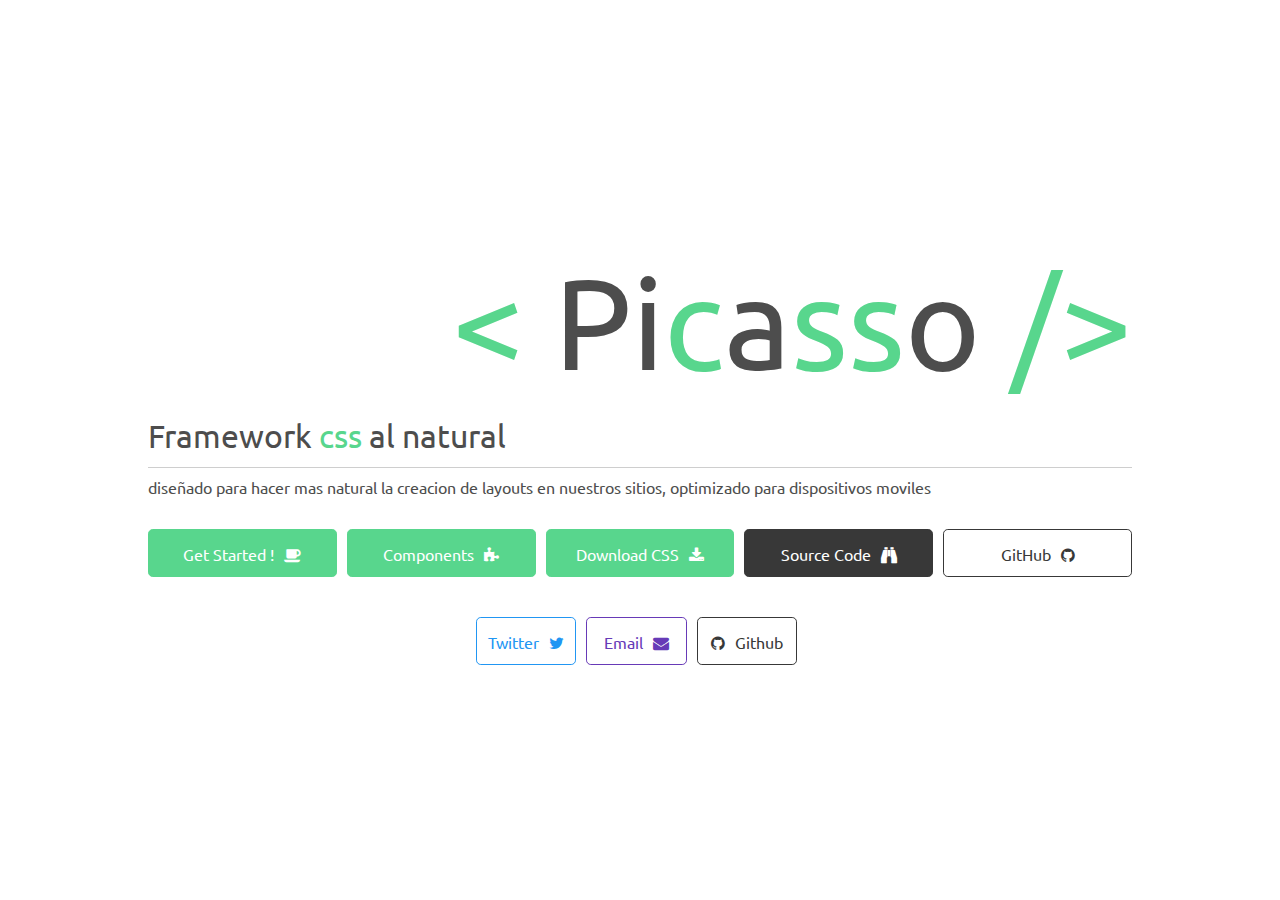
==== commit 7b846d24: "Ver 0.1.1 Alpha" ====
--- a/index.html
+++ b/index.html
@@ -3,7 +3,7 @@
 <head>
   <meta charset="UTF-8"/>
   <meta name="viewport" content="width=device-width, user-scalable=no, initial-scale=1.0, maximum-scale=1.0, minimum-scale=1.0"/>
-  <title>Document</title>
+  <title>Picasso</title>
   <link rel="stylesheet" type="text/css" href="css/normalize.css"/>
   <link rel="stylesheet" type="text/css" href="css/picasso.css"/>
   <link rel="stylesheet" type="text/css" href="css/style.css"/>
@@ -13,7 +13,7 @@
     <div class="index">
       <div class="fila">
         <div class="sm-1-1">
-          <div class="title t-right"><a href="/"><span class="code">&lt;/</span><span class="grey">Pi</span><span class="color">c</span><span class="grey">a</span><span class="color">ss</span><span class="grey">o</span><span class="code">&gt;</span></a></div>
+          <div class="title t-right"><a href="/"><span class="code">&lt; </span><span class="grey">Pi</span><span class="color">c</span><span class="grey">a</span><span class="color">ss</span><span class="grey">o</span><span class="code"> /&gt;</span></a></div>
         </div>
         <div class="sm-1-1">
           <div class="sub">Framework<span class="color"> css </span>al natural</div>
--- a/css/style.css
+++ b/css/style.css
@@ -1,3 +1,8 @@
+pre {
+  font-size: .7em !important;
+  line-height: .7em;
+}
+
 .index {
   display: flex;
   flex-direction: column;
